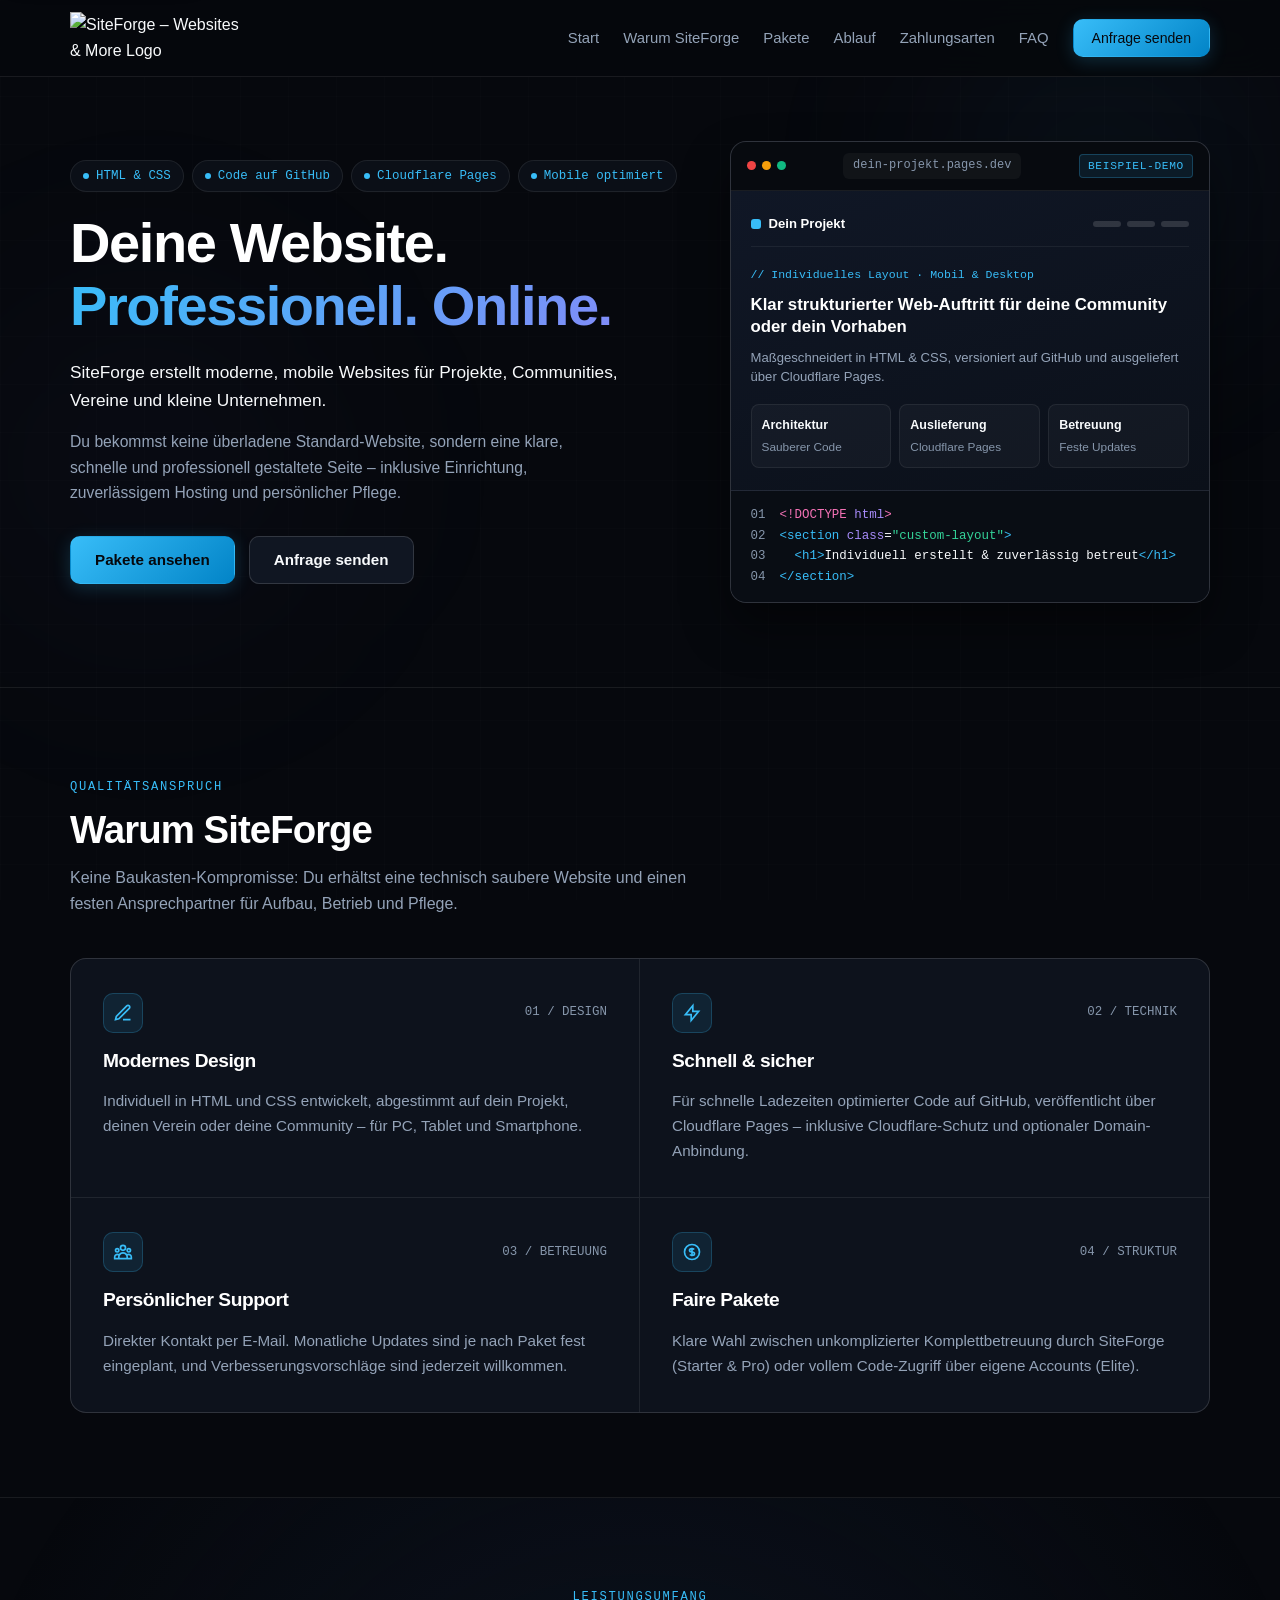
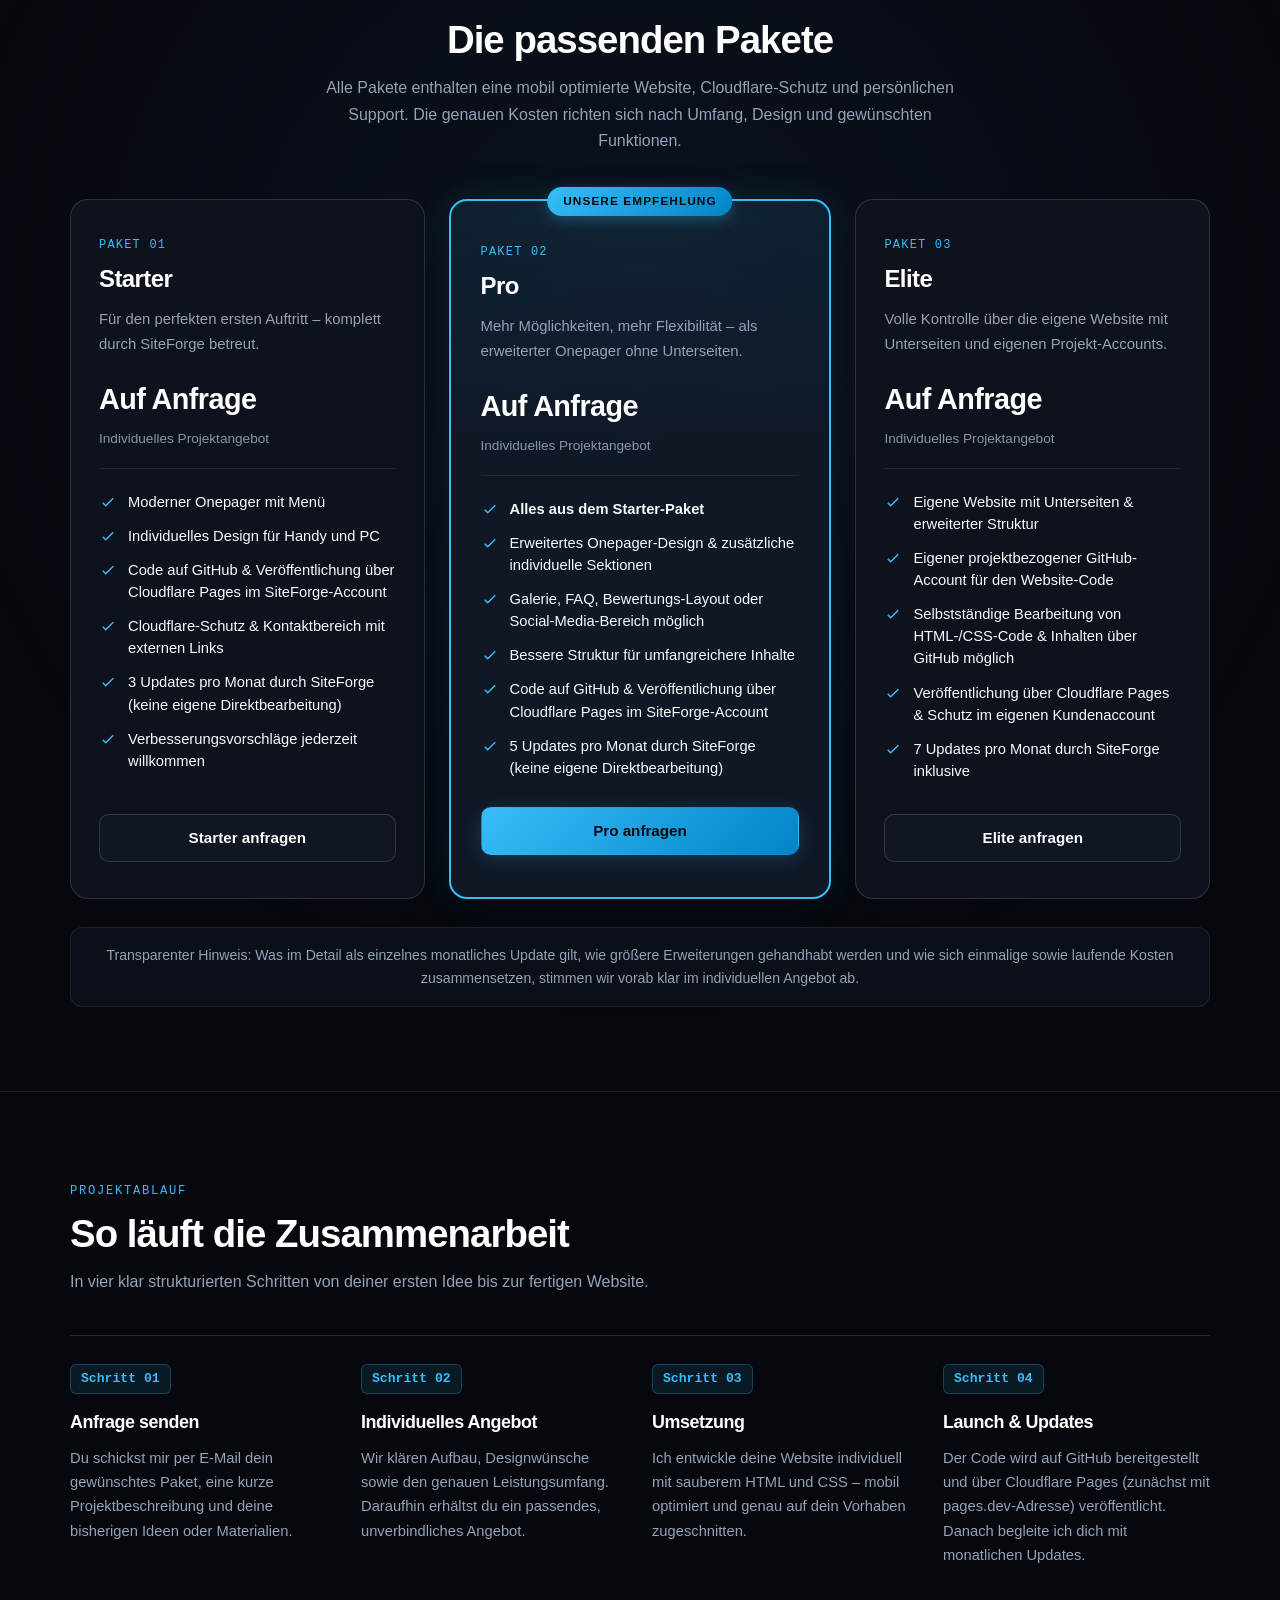
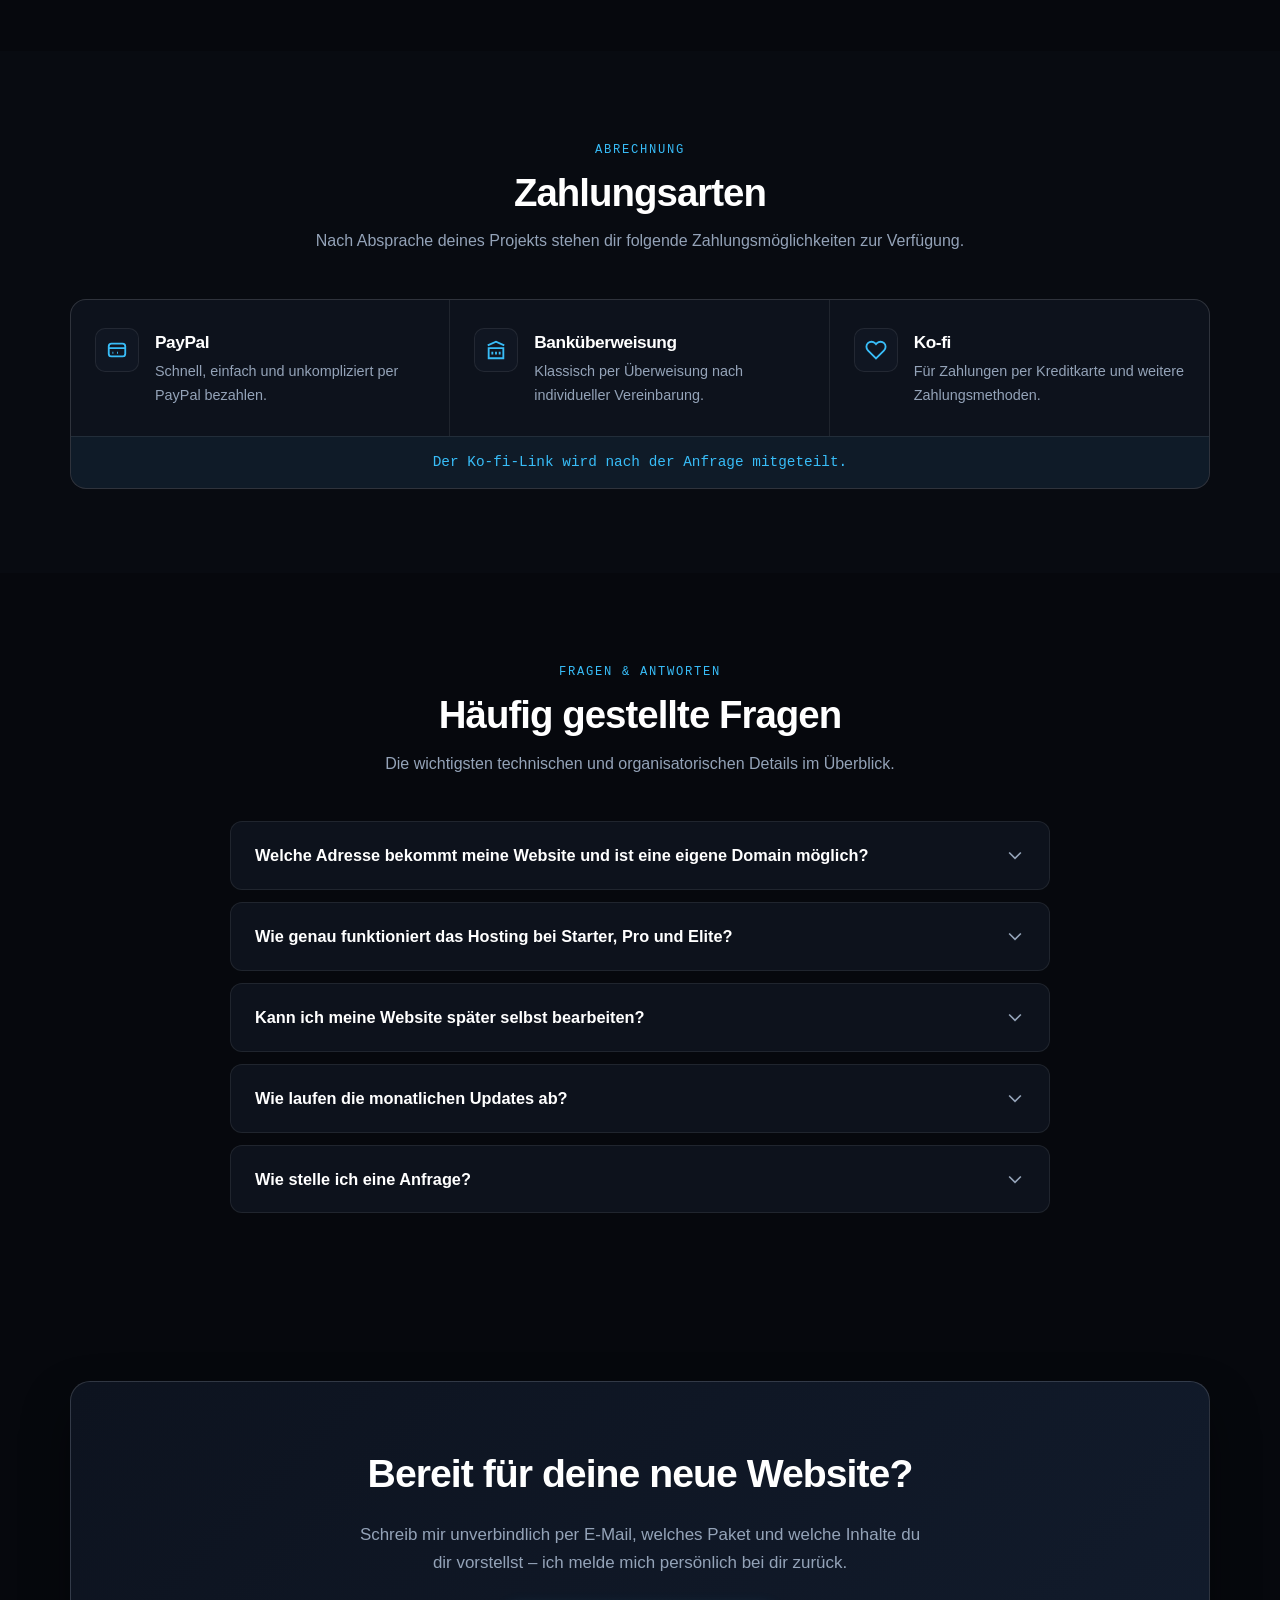
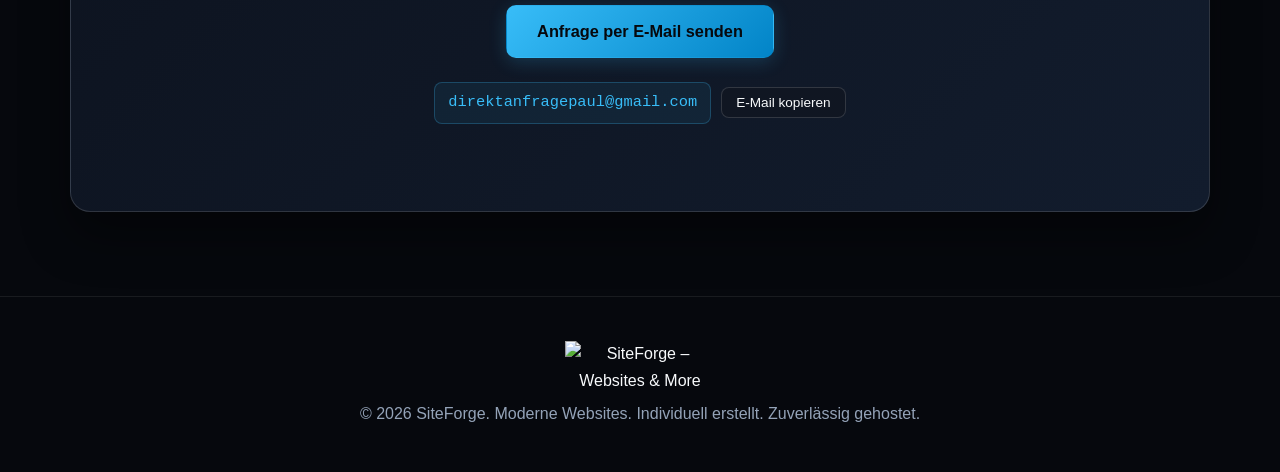
==== public/index.html @ 1e2c3898 "Update index.html" ====
<!DOCTYPE html>
<html lang="de">
<head>
    <meta charset="UTF-8">
    <meta name="viewport" content="width=device-width, initial-scale=1.0">
    <title>SiteForge — Individuelle Websites, professionell erstellt &amp; gehostet</title>
    <meta name="description" content="SiteForge erstellt, hostet und pflegt moderne, mobil optimierte HTML- &amp; CSS-Websites für Projekte, Communities, Vereine und kleine Unternehmen – mit Code auf GitHub und Hosting über Cloudflare Pages.">
    <style>
        :root {
            --bg-base: #06080d;
            --bg-surface: #0b0f17;
            --bg-surface-elevated: #101622;
            --bg-surface-hover: #151d2c;
            --bg-card: #0d121c;
            --bg-card-highlight: #101826;

            --border-subtle: rgba(255, 255, 255, 0.08);
            --border-strong: rgba(255, 255, 255, 0.14);
            --border-active: rgba(56, 189, 248, 0.45);

            --accent: #38bdf8;
            --accent-strong: #0284c7;
            --accent-soft: rgba(56, 189, 248, 0.1);
            --accent-secondary: #818cf8;

            --text-main: #f8fafc;
            --text-muted: #94a3b8;
            --text-dim: #8696ab;

            --font-sans: -apple-system, BlinkMacSystemFont, "Segoe UI", Roboto, "Helvetica Neue", Arial, sans-serif;
            --font-mono: ui-monospace, SFMono-Regular, "SF Mono", Menlo, Consolas, "Liberation Mono", monospace;

            --header-offset: 76px;
            --transition-base: background-color 0.2s ease, border-color 0.2s ease, color 0.2s ease, box-shadow 0.2s ease, transform 0.25s cubic-bezier(0.16, 1, 0.3, 1);
        }

        html {
            scroll-behavior: smooth;
            scroll-padding-top: calc(var(--header-offset) + 18px);
        }

        *, *::before, *::after {
            box-sizing: border-box;
            margin: 0;
            padding: 0;
        }

        body {
            background-color: var(--bg-base);
            color: var(--text-main);
            font-family: var(--font-sans);
            width: 100%;
            overflow-x: hidden;
            line-height: 1.65;
            -webkit-font-smoothing: antialiased;
        }

        /* Skip-Link für Tastaturbedienung */
        .skip-link {
            position: fixed;
            top: 12px;
            left: 16px;
            z-index: 2000;
            background: var(--accent);
            color: #06080d;
            font-weight: 700;
            font-size: 0.92rem;
            padding: 10px 18px;
            border-radius: 8px;
            text-decoration: none;
            box-shadow: 0 8px 24px rgba(0, 0, 0, 0.5);
            transform: translateY(-200%);
            transition: transform 0.2s ease;
        }

        .skip-link:focus,
        .skip-link:focus-visible {
            transform: translateY(0);
            outline: 2px solid #ffffff;
            outline-offset: 2px;
        }

        /* Dezenter technischer Hintergrund */
        .ambient-canvas {
            position: fixed;
            inset: 0;
            pointer-events: none;
            z-index: -2;
            overflow: hidden;
        }

        .ambient-glow-1 {
            position: absolute;
            top: -12%;
            right: -8%;
            width: 560px;
            height: 560px;
            background: radial-gradient(circle, rgba(56, 189, 248, 0.06) 0%, rgba(129, 140, 248, 0.015) 50%, transparent 70%);
            filter: blur(70px);
        }

        .ambient-glow-2 {
            position: absolute;
            bottom: 15%;
            left: -12%;
            width: 600px;
            height: 600px;
            background: radial-gradient(circle, rgba(129, 140, 248, 0.04) 0%, transparent 70%);
            filter: blur(90px);
        }

        .tech-grid {
            position: fixed;
            inset: 0;
            background-image:
                linear-gradient(to right, rgba(255, 255, 255, 0.012) 1px, transparent 1px),
                linear-gradient(to bottom, rgba(255, 255, 255, 0.012) 1px, transparent 1px);
            background-size: 48px 48px;
            z-index: -1;
            pointer-events: none;
        }

        .container {
            max-width: 1180px;
            margin: 0 auto;
            padding: 0 20px;
            width: 100%;
        }

        main {
            scroll-margin-top: calc(var(--header-offset) + 18px);
        }

        main:focus,
        section[tabindex="-1"]:focus {
            outline: none;
        }

        section {
            padding: 84px 0;
            position: relative;
            scroll-margin-top: calc(var(--header-offset) + 18px);
        }

        h1, h2, h3, h4 {
            color: #ffffff;
            font-weight: 700;
            letter-spacing: -0.025em;
            overflow-wrap: break-word;
            hyphens: auto;
        }

        p {
            color: var(--text-muted);
            overflow-wrap: break-word;
        }

        a {
            text-decoration: none;
            color: inherit;
        }

        :focus-visible {
            outline: 2px solid var(--accent);
            outline-offset: 3px;
        }

        .section-tag {
            font-family: var(--font-mono);
            font-size: 0.76rem;
            text-transform: uppercase;
            letter-spacing: 0.14em;
            color: var(--accent);
            margin-bottom: 10px;
            display: inline-block;
        }

        .section-header {
            max-width: 660px;
            margin: 0 auto 44px;
            text-align: center;
        }

        .section-header--left {
            margin: 0 0 40px 0;
            text-align: left;
        }

        .section-header h2 {
            font-size: clamp(1.75rem, 3.2vw, 2.4rem);
            line-height: 1.2;
            margin-bottom: 12px;
        }

        /* Buttons */
        .btn {
            display: inline-flex;
            align-items: center;
            justify-content: center;
            gap: 10px;
            padding: 13px 24px;
            border-radius: 10px;
            font-weight: 600;
            font-size: 0.95rem;
            line-height: 1.3;
            transition: var(--transition-base);
            cursor: pointer;
            border: 1px solid transparent;
            position: relative;
            text-align: center;
            overflow-wrap: break-word;
            font-family: inherit;
        }

        .btn-primary {
            background: linear-gradient(135deg, #38bdf8 0%, #0284c7 100%);
            color: #06080d;
            box-shadow: 0 4px 18px rgba(56, 189, 248, 0.2);
        }

        .btn-primary:hover,
        .btn-primary:focus-visible {
            background: linear-gradient(135deg, #56c8f9 0%, #0390d8 100%);
            color: #06080d;
            box-shadow: 0 6px 24px rgba(56, 189, 248, 0.32);
        }

        .btn-secondary {
            background: var(--bg-surface-elevated);
            color: var(--text-main);
            border-color: var(--border-strong);
        }

        .btn-secondary:hover,
        .btn-secondary:focus-visible {
            background: var(--bg-surface-hover);
            border-color: var(--border-active);
            color: #ffffff;
        }

        @media (hover: hover) and (pointer: fine) {
            .btn-primary:hover,
            .btn-secondary:hover {
                transform: translateY(-2px);
            }
        }

        /* Header & Navigation */
        header {
            position: sticky;
            top: 0;
            left: 0;
            width: 100%;
            z-index: 1000;
            background: rgba(6, 8, 13, 0.9);
            backdrop-filter: blur(16px);
            border-bottom: 1px solid var(--border-subtle);
        }

        nav {
            display: flex;
            align-items: center;
            justify-content: space-between;
            min-height: 76px;
            padding: 10px 0;
            gap: 20px;
        }

        /* Eingebundenes Bild-Logo im Header & Footer */
        .logo {
            display: inline-flex;
            align-items: center;
            flex-shrink: 0;
            transition: var(--transition-base);
        }

        .logo-img-wrap {
            width: 170px;
            height: 52px;
            overflow: hidden;
            display: flex;
            align-items: center;
            justify-content: center;
            background: transparent;
            border: none;
            box-shadow: none;
            transition: var(--transition-base);
        }

        .logo-img-wrap--footer {
            width: 150px;
            height: 46px;
        }

        .logo-img {
            width: 100%;
            height: 100%;
            object-fit: contain;
            object-position: center;
            display: block;
            border: 0;
            background: transparent;
        }

        @media (hover: hover) and (pointer: fine) {
            .logo:hover .logo-img-wrap {
                transform: translateY(-1px);
            }
        }

        .nav-links {
            display: flex;
            gap: 24px;
            list-style: none;
            align-items: center;
            flex-wrap: wrap;
        }

        .nav-links a {
            color: var(--text-muted);
            font-size: 0.93rem;
            font-weight: 500;
            white-space: nowrap;
            transition: color 0.2s ease;
        }

        .nav-links a:hover,
        .nav-links a:focus-visible {
            color: var(--accent);
        }

        .nav-links .btn-primary,
        .nav-links .btn-primary:hover,
        .nav-links .btn-primary:focus-visible {
            color: #06080d;
            padding: 9px 18px;
            font-size: 0.88rem;
        }

        /* Burger-Menü-Button */
        .burger {
            display: none;
            cursor: pointer;
            background: none;
            border: 1px solid transparent;
            width: 44px;
            height: 44px;
            align-items: center;
            justify-content: center;
            padding: 0;
            z-index: 1001;
            border-radius: 8px;
            flex-shrink: 0;
        }

        .burger:hover {
            background: rgba(255, 255, 255, 0.05);
            border-color: var(--border-subtle);
        }

        .burger-box {
            width: 22px;
            height: 16px;
            display: flex;
            flex-direction: column;
            justify-content: space-between;
        }

        .burger-box > span {
            display: block;
            width: 100%;
            height: 2px;
            background: var(--text-main);
            border-radius: 2px;
            transition: var(--transition-base);
            transform-origin: center;
        }

        .burger.active .burger-box > span:nth-child(1) {
            transform: translateY(7px) rotate(45deg);
        }
        .burger.active .burger-box > span:nth-child(2) {
            opacity: 0;
            transform: scaleX(0);
        }
        .burger.active .burger-box > span:nth-child(3) {
            transform: translateY(-7px) rotate(-45deg);
        }

        /* Hero Section */
        .hero {
            padding: 64px 0 84px;
            border-bottom: 1px solid var(--border-subtle);
        }

        .hero-grid {
            display: grid;
            grid-template-columns: minmax(0, 1.12fr) minmax(0, 0.88fr);
            gap: 48px;
            align-items: center;
        }

        .hero-tags {
            display: flex;
            flex-wrap: wrap;
            gap: 8px;
            margin-bottom: 20px;
        }

        .tag {
            background: var(--bg-surface);
            border: 1px solid var(--border-subtle);
            padding: 5px 12px;
            border-radius: 30px;
            font-size: 0.78rem;
            color: var(--accent);
            font-family: var(--font-mono);
            display: inline-flex;
            align-items: center;
            gap: 7px;
        }

        .tag::before {
            content: '';
            width: 6px;
            height: 6px;
            background: var(--accent);
            border-radius: 50%;
            flex-shrink: 0;
        }

        .hero h1 {
            font-size: clamp(2rem, 4.5vw, 3.5rem);
            line-height: 1.12;
            margin-bottom: 20px;
        }

        .hero h1 span {
            background: linear-gradient(135deg, #38bdf8 0%, #818cf8 100%);
            -webkit-background-clip: text;
            background-clip: text;
            -webkit-text-fill-color: transparent;
            color: var(--accent);
        }

        .hero-lead {
            font-size: 1.08rem;
            margin-bottom: 14px;
            max-width: 560px;
            color: var(--text-main);
        }

        .hero-sub {
            font-size: 0.98rem;
            margin-bottom: 30px;
            max-width: 540px;
            color: var(--text-muted);
        }

        .hero-actions {
            display: flex;
            gap: 14px;
            flex-wrap: wrap;
        }

        /* Hero Konzept-Demo */
        .hero-showcase {
            background: var(--bg-card);
            border: 1px solid var(--border-strong);
            border-radius: 16px;
            overflow: hidden;
            box-shadow: 0 24px 48px rgba(0, 0, 0, 0.45);
            min-width: 0;
            width: 100%;
        }

        .showcase-topbar {
            background: rgba(0, 0, 0, 0.45);
            padding: 11px 16px;
            display: flex;
            align-items: center;
            justify-content: space-between;
            gap: 10px;
            border-bottom: 1px solid var(--border-subtle);
            flex-wrap: wrap;
        }

        .preview-dots {
            display: flex;
            gap: 6px;
            flex-shrink: 0;
        }

        .preview-dots span {
            width: 9px;
            height: 9px;
            border-radius: 50%;
        }

        .preview-dots span:nth-child(1) { background: #ef4444; }
        .preview-dots span:nth-child(2) { background: #f59e0b; }
        .preview-dots span:nth-child(3) { background: #10b981; }

        .showcase-url {
            font-family: var(--font-mono);
            font-size: 0.75rem;
            color: var(--text-dim);
            background: rgba(255, 255, 255, 0.04);
            padding: 3px 10px;
            border-radius: 6px;
            overflow: hidden;
            text-overflow: ellipsis;
            white-space: nowrap;
            max-width: 100%;
        }

        .showcase-badge {
            font-family: var(--font-mono);
            font-size: 0.7rem;
            text-transform: uppercase;
            letter-spacing: 0.06em;
            color: var(--accent);
            background: var(--accent-soft);
            border: 1px solid rgba(56, 189, 248, 0.25);
            padding: 2px 8px;
            border-radius: 4px;
            flex-shrink: 0;
        }

        .showcase-visual {
            padding: 22px 20px;
            background: linear-gradient(160deg, #101726 0%, #0b1019 100%);
            border-bottom: 1px solid var(--border-subtle);
        }

        .mock-nav {
            display: flex;
            justify-content: space-between;
            align-items: center;
            margin-bottom: 18px;
            padding-bottom: 12px;
            border-bottom: 1px solid rgba(255, 255, 255, 0.06);
        }

        .mock-brand {
            font-size: 0.82rem;
            font-weight: 700;
            color: #ffffff;
            display: flex;
            align-items: center;
            gap: 8px;
        }

        .mock-brand::before {
            content: '';
            width: 10px;
            height: 10px;
            border-radius: 3px;
            background: var(--accent);
        }

        .mock-pills {
            display: flex;
            gap: 6px;
        }

        .mock-pills span {
            width: 28px;
            height: 6px;
            border-radius: 3px;
            background: rgba(255, 255, 255, 0.14);
        }

        .mock-hero-box {
            display: flex;
            flex-direction: column;
            gap: 10px;
        }

        .mock-kicker {
            font-family: var(--font-mono);
            font-size: 0.72rem;
            color: var(--accent);
        }

        .mock-title {
            font-size: 1.05rem;
            font-weight: 700;
            color: #ffffff;
            line-height: 1.3;
        }

        .mock-text {
            font-size: 0.82rem;
            color: var(--text-muted);
            line-height: 1.45;
        }

        .mock-grid {
            display: grid;
            grid-template-columns: repeat(3, minmax(0, 1fr));
            gap: 8px;
            margin-top: 8px;
        }

        .mock-tile {
            background: rgba(255, 255, 255, 0.03);
            border: 1px solid rgba(255, 255, 255, 0.07);
            border-radius: 8px;
            padding: 10px;
            font-size: 0.74rem;
            color: var(--text-dim);
        }

        .mock-tile strong {
            display: block;
            color: var(--text-main);
            font-size: 0.78rem;
            margin-bottom: 2px;
        }

        .preview-body {
            padding: 14px 20px;
            font-family: var(--font-mono);
            font-size: 0.78rem;
            line-height: 1.65;
            overflow-x: auto;
            width: 100%;
            background: #090d14;
        }

        .code-line {
            display: flex;
            gap: 14px;
            white-space: nowrap;
        }

        .line-num {
            color: var(--text-dim);
            user-select: none;
        }

        .code-keyword { color: #f472b6; }
        .code-element { color: #38bdf8; }
        .code-attr { color: #a78bfa; }
        .code-string { color: #34d399; }

        /* Warum SiteForge — Architektonische 2x2 Matrix */
        .why-matrix {
            display: grid;
            grid-template-columns: repeat(2, minmax(0, 1fr));
            border: 1px solid var(--border-strong);
            border-radius: 16px;
            background: var(--bg-card);
            overflow: hidden;
        }

        .why-cell {
            padding: 34px 32px;
            border-bottom: 1px solid var(--border-subtle);
            border-right: 1px solid var(--border-subtle);
            display: flex;
            flex-direction: column;
            gap: 12px;
            min-width: 0;
        }

        .why-cell:nth-child(2n) {
            border-right: none;
        }

        .why-cell:nth-last-child(-n+2) {
            border-bottom: none;
        }

        .why-meta {
            display: flex;
            align-items: center;
            justify-content: space-between;
            gap: 12px;
        }

        .why-index {
            font-family: var(--font-mono);
            font-size: 0.78rem;
            color: var(--text-dim);
        }

        .feature-icon {
            width: 40px;
            height: 40px;
            background: var(--accent-soft);
            border: 1px solid rgba(56, 189, 248, 0.22);
            border-radius: 10px;
            display: flex;
            align-items: center;
            justify-content: center;
            color: var(--accent);
            flex-shrink: 0;
        }

        .why-cell h3 {
            font-size: 1.2rem;
        }

        .why-cell p {
            font-size: 0.95rem;
        }

        /* --- PAKETE SECTION --- */
        .packages-section {
            background: radial-gradient(circle at 50% 35%, rgba(16, 26, 44, 0.65) 0%, transparent 70%);
            border-top: 1px solid var(--border-subtle);
            border-bottom: 1px solid var(--border-subtle);
        }

        .packages-grid {
            display: grid;
            grid-template-columns: minmax(0, 1fr) minmax(0, 1.08fr) minmax(0, 1fr);
            gap: 24px;
            align-items: stretch;
        }

        .packages-grid > .reveal-wrap {
            display: flex;
            flex-direction: column;
            min-width: 0;
        }

        .package-card {
            background: var(--bg-card);
            border: 1px solid var(--border-strong);
            border-radius: 18px;
            padding: 36px 28px;
            display: flex;
            flex-direction: column;
            position: relative;
            transition: border-color 0.25s ease, box-shadow 0.25s ease;
            z-index: 1;
            flex: 1;
            width: 100%;
        }

        @media (hover: hover) and (pointer: fine) {
            .package-card:hover {
                border-color: var(--border-active);
            }
        }

        .package-card.pro-highlight {
            background: linear-gradient(180deg, rgba(56, 189, 248, 0.1) 0%, var(--bg-card-highlight) 38%);
            border: 2px solid var(--accent);
            padding: 42px 30px;
            box-shadow: 0 18px 45px rgba(0, 0, 0, 0.5), 0 0 36px rgba(56, 189, 248, 0.14);
            z-index: 2;
        }

        .pro-badge {
            position: absolute;
            top: -14px;
            left: 50%;
            transform: translateX(-50%);
            background: linear-gradient(135deg, #38bdf8 0%, #0284c7 100%);
            color: #06080d;
            font-size: 0.74rem;
            font-weight: 800;
            text-transform: uppercase;
            letter-spacing: 0.09em;
            padding: 5px 16px;
            border-radius: 30px;
            box-shadow: 0 4px 14px rgba(56, 189, 248, 0.3);
            white-space: nowrap;
        }

        .package-tier-label {
            font-family: var(--font-mono);
            font-size: 0.75rem;
            text-transform: uppercase;
            letter-spacing: 0.1em;
            color: var(--accent);
            margin-bottom: 4px;
        }

        .package-name {
            font-size: 1.5rem;
            font-weight: 800;
            margin-bottom: 8px;
        }

        .package-desc {
            color: var(--text-muted);
            font-size: 0.93rem;
            margin-bottom: 20px;
            min-height: 46px;
        }

        .package-price-wrap {
            margin-bottom: 22px;
            padding-bottom: 18px;
            border-bottom: 1px solid var(--border-subtle);
        }

        .package-price {
            font-size: 1.8rem;
            font-weight: 800;
            color: #ffffff;
            letter-spacing: -0.02em;
        }

        .package-price span {
            font-size: 0.85rem;
            font-weight: 500;
            color: var(--text-dim);
            display: block;
            margin-top: 4px;
            letter-spacing: normal;
        }

        .package-features {
            list-style: none;
            display: flex;
            flex-direction: column;
            gap: 12px;
            margin-bottom: 28px;
            flex-grow: 1;
        }

        .package-features li {
            display: flex;
            align-items: flex-start;
            gap: 11px;
            font-size: 0.92rem;
            color: var(--text-main);
            line-height: 1.5;
        }

        .package-features li svg {
            width: 18px;
            height: 18px;
            color: var(--accent);
            flex-shrink: 0;
            margin-top: 2px;
        }

        .packages-note {
            margin-top: 28px;
            padding: 16px 22px;
            background: var(--bg-surface);
            border: 1px solid var(--border-subtle);
            border-radius: 12px;
            font-size: 0.88rem;
            color: var(--text-muted);
            text-align: center;
        }

        /* Ablauf */
        .process-track {
            display: grid;
            grid-template-columns: repeat(4, minmax(0, 1fr));
            gap: 24px;
            border-top: 1px solid var(--border-strong);
            padding-top: 28px;
        }

        .process-step {
            position: relative;
            min-width: 0;
        }

        .step-num {
            font-family: var(--font-mono);
            font-size: 0.82rem;
            font-weight: 700;
            color: var(--accent);
            background: var(--accent-soft);
            border: 1px solid rgba(56, 189, 248, 0.25);
            padding: 3px 10px;
            border-radius: 6px;
            display: inline-block;
            margin-bottom: 14px;
        }

        .process-step h3 {
            font-size: 1.12rem;
            margin-bottom: 8px;
        }

        .process-step p {
            font-size: 0.92rem;
        }

        /* Zahlungsarten */
        .payment-panel {
            background: var(--bg-card);
            border: 1px solid var(--border-strong);
            border-radius: 16px;
            overflow: hidden;
        }

        .payment-grid {
            display: grid;
            grid-template-columns: repeat(3, minmax(0, 1fr));
        }

        .payment-card {
            padding: 28px 24px;
            display: flex;
            align-items: flex-start;
            gap: 16px;
            border-right: 1px solid var(--border-subtle);
            min-width: 0;
        }

        .payment-card:last-child {
            border-right: none;
        }

        .payment-icon {
            width: 44px;
            height: 44px;
            background: var(--bg-surface-elevated);
            border-radius: 10px;
            display: flex;
            align-items: center;
            justify-content: center;
            color: var(--accent);
            border: 1px solid var(--border-subtle);
            flex-shrink: 0;
        }

        .payment-body {
            min-width: 0;
            flex: 1;
        }

        .payment-body h3 {
            font-size: 1.08rem;
            margin-bottom: 4px;
            overflow-wrap: break-word;
            hyphens: auto;
        }

        .payment-body p {
            font-size: 0.9rem;
        }

        .kofi-notice {
            background: rgba(56, 189, 248, 0.05);
            border-top: 1px solid var(--border-subtle);
            padding: 14px 20px;
            text-align: center;
            font-size: 0.9rem;
            color: var(--accent);
            font-family: var(--font-mono);
        }

        /* FAQ Section */
        .faq-container {
            max-width: 820px;
            margin: 0 auto;
            display: flex;
            flex-direction: column;
            gap: 12px;
        }

        .faq-item {
            background: var(--bg-card);
            border: 1px solid var(--border-subtle);
            border-radius: 12px;
            overflow: hidden;
            transition: border-color 0.2s ease, box-shadow 0.2s ease;
        }

        .faq-item[open] {
            border-color: var(--border-active);
        }

        .faq-item:focus-within {
            border-color: var(--accent);
            box-shadow: 0 0 0 2px var(--accent);
        }

        .faq-question {
            padding: 20px 24px;
            background: none;
            border: none;
            color: #ffffff;
            font-size: 1.02rem;
            font-weight: 600;
            text-align: left;
            cursor: pointer;
            list-style: none;
            display: flex;
            justify-content: space-between;
            align-items: center;
            width: 100%;
            min-height: 56px;
        }

        .faq-question:focus-visible {
            outline: none;
            color: var(--accent);
        }

        .faq-question::-webkit-details-marker {
            display: none;
        }

        .faq-question svg {
            transition: transform 0.25s ease;
            color: var(--text-muted);
            flex-shrink: 0;
            margin-left: 16px;
        }

        .faq-item[open] .faq-question svg {
            transform: rotate(180deg);
            color: var(--accent);
        }

        .faq-answer {
            padding: 0 24px 20px;
            color: var(--text-muted);
            font-size: 0.94rem;
        }

        /* Final CTA & Kontakt */
        .cta-section {
            background: linear-gradient(135deg, #0d131f 0%, #121c2d 100%);
            border: 1px solid var(--border-strong);
            border-radius: 20px;
            padding: 60px 32px;
            text-align: center;
            position: relative;
            overflow: hidden;
            box-shadow: 0 24px 48px rgba(0, 0, 0, 0.4);
        }

        .cta-section h2 {
            font-size: clamp(1.75rem, 3.4vw, 2.45rem);
            margin-bottom: 14px;
        }

        .cta-section p {
            font-size: 1.06rem;
            max-width: 580px;
            margin: 0 auto 28px;
        }

        .contact-fallback {
            margin-top: 24px;
            display: flex;
            flex-direction: column;
            align-items: center;
            gap: 10px;
        }

        .contact-direct-row {
            display: flex;
            align-items: center;
            justify-content: center;
            gap: 10px;
            flex-wrap: wrap;
            max-width: 100%;
        }

        .email-display {
            font-family: var(--font-mono);
            color: var(--accent);
            font-size: 0.96rem;
            padding: 7px 13px;
            border-radius: 8px;
            background: rgba(56, 189, 248, 0.07);
            border: 1px solid rgba(56, 189, 248, 0.25);
            word-break: break-all;
            overflow-wrap: anywhere;
            transition: background-color 0.2s ease, border-color 0.2s ease;
        }

        .email-display:hover,
        .email-display:focus-visible {
            background: rgba(56, 189, 248, 0.14);
            border-color: var(--accent);
        }

        .btn-copy {
            background: var(--bg-surface-elevated);
            color: var(--text-main);
            border: 1px solid var(--border-strong);
            padding: 7px 14px;
            border-radius: 8px;
            font-size: 0.85rem;
            font-weight: 500;
            cursor: pointer;
            display: inline-flex;
            align-items: center;
            gap: 6px;
            font-family: inherit;
            transition: border-color 0.2s ease, background-color 0.2s ease;
        }

        .btn-copy[hidden] {
            display: none !important;
        }

        .btn-copy:hover,
        .btn-copy:focus-visible {
            background: var(--bg-surface-hover);
            border-color: var(--border-active);
        }

        .copy-status {
            font-size: 0.85rem;
            color: #34d399;
            min-height: 1.3em;
            font-weight: 500;
        }

        /* Footer */
        footer {
            border-top: 1px solid var(--border-subtle);
            padding: 44px 0;
            text-align: center;
        }

        .footer-content {
            display: flex;
            flex-direction: column;
            align-items: center;
            gap: 14px;
        }

        /* Scroll-Reveal-Mechanismus */
        .reveal-wrap {
            opacity: 1;
            transform: translateY(0);
        }

        @media (prefers-reduced-motion: no-preference) {
            html.reveal-ready .reveal-wrap {
                opacity: 0;
                transform: translateY(18px);
                transition: opacity 0.5s cubic-bezier(0.16, 1, 0.3, 1), transform 0.5s cubic-bezier(0.16, 1, 0.3, 1);
            }
            html.reveal-ready .reveal-wrap.is-visible,
            html.reveal-ready .reveal-wrap:focus-within {
                opacity: 1;
                transform: translateY(0);
            }
        }

        /* Responsive Breakpoints */
        @media (max-width: 1140px) {
            .nav-links {
                gap: 18px;
            }
        }

        @media (max-width: 1024px) {
            html:not(.nav-ready) header {
                position: relative;
            }

            html:not(.nav-ready) nav {
                flex-direction: column;
                align-items: flex-start;
                padding: 14px 0;
            }

            html:not(.nav-ready) .nav-links {
                gap: 10px 16px;
                width: 100%;
            }

            html.nav-ready .burger {
                display: inline-flex;
            }

            html.nav-ready .nav-links {
                position: fixed;
                top: var(--header-offset);
                left: 0;
                width: 100%;
                max-height: calc(100vh - var(--header-offset));
                max-height: calc(100dvh - var(--header-offset));
                overflow-y: auto;
                background: rgba(6, 8, 13, 0.98);
                backdrop-filter: blur(20px);
                flex-direction: column;
                align-items: stretch;
                text-align: center;
                padding: 24px 20px 32px;
                gap: 14px;
                border-bottom: 1px solid var(--border-strong);
                visibility: hidden;
                opacity: 0;
                transform: translateY(-10px);
                pointer-events: none;
                transition: opacity 0.22s ease, transform 0.22s ease, visibility 0.22s ease;
                box-shadow: 0 20px 40px rgba(0, 0, 0, 0.65);
                z-index: 999;
            }

            html.nav-ready .nav-links.open {
                visibility: visible;
                opacity: 1;
                transform: translateY(0);
                pointer-events: auto;
            }

            html.nav-ready .nav-links a {
                display: block;
                padding: 10px 12px;
                font-size: 1rem;
                white-space: normal;
            }

            .hero-grid {
                grid-template-columns: minmax(0, 1fr);
                gap: 38px;
            }

            .packages-grid {
                grid-template-columns: minmax(0, 1fr);
                max-width: 520px;
                margin: 0 auto;
                gap: 28px;
            }

            .process-track {
                grid-template-columns: repeat(2, minmax(0, 1fr));
                gap: 24px;
            }

            .payment-grid {
                grid-template-columns: minmax(0, 1fr);
            }

            .payment-card {
                border-right: none;
                border-bottom: 1px solid var(--border-subtle);
            }

            .payment-card:last-child {
                border-bottom: none;
            }
        }

        @media (max-width: 768px) {
            .why-matrix {
                grid-template-columns: minmax(0, 1fr);
            }

            .why-cell {
                border-right: none;
            }

            .why-cell:nth-last-child(2) {
                border-bottom: 1px solid var(--border-subtle);
            }

            .mock-grid {
                grid-template-columns: minmax(0, 1fr);
            }
        }

        @media (max-width: 640px) {
            section {
                padding: 64px 0;
            }
            .hero {
                padding: 44px 0 64px;
            }
            .process-track {
                grid-template-columns: minmax(0, 1fr);
                gap: 20px;
            }
            .why-cell,
            .package-card,
            .package-card.pro-highlight,
            .payment-card {
                padding: 24px 20px;
            }
            .cta-section {
                padding: 42px 20px;
            }
            .faq-question {
                padding: 16px 18px;
                font-size: 0.97rem;
            }
            .faq-answer {
                padding: 0 18px 18px;
            }
        }

        @media (max-width: 480px) {
            .payment-card {
                flex-direction: column;
                gap: 12px;
            }
            .hero-actions .btn {
                width: 100%;
            }
            .logo-img-wrap {
                width: 145px;
                height: 44px;
            }
        }

        @media (max-width: 380px) {
            .container {
                padding: 0 16px;
            }
            .hero h1 {
                font-size: 1.8rem;
            }
            .package-price {
                font-size: 1.55rem;
            }
            .cta-section .btn {
                width: 100%;
                padding: 14px 18px;
            }
        }

        /* Vollständige Berücksichtigung von prefers-reduced-motion */
        @media (prefers-reduced-motion: reduce) {
            html {
                scroll-behavior: auto;
            }
            *, *::before, *::after {
                animation-duration: 0.01ms !important;
                animation-iteration-count: 1 !important;
                transition-duration: 0.01ms !important;
                scroll-behavior: auto !important;
            }
            .btn-primary:hover,
            .btn-secondary:hover,
            .logo:hover .logo-img-wrap,
            html.nav-ready .nav-links {
                transform: none !important;
            }
            .pro-badge {
                transform: translateX(-50%) !important;
            }
        }
    </style>
</head>
<body>

    <a href="#main-content" class="skip-link">Zum Inhalt springen</a>

    <div class="ambient-canvas" aria-hidden="true">
        <div class="ambient-glow-1"></div>
        <div class="ambient-glow-2"></div>
    </div>
    <div class="tech-grid" aria-hidden="true"></div>

    <header id="siteHeader">
        <div class="container">
            <nav aria-label="Hauptnavigation">
                <a href="#start" class="logo" aria-label="SiteForge — Zur Startseite">
                    <span class="logo-img-wrap">
                        <img src="https://i.ibb.co/xKZcf0mD/Dunkelgr-n-Grau-Retro-Schlicht-Social-Media-Agentur-Logo.png" alt="SiteForge – Websites &amp; More Logo" class="logo-img">
                    </span>
                </a>
                <ul class="nav-links" id="navLinks">
                    <li><a href="#start">Start</a></li>
                    <li><a href="#warum-siteforge">Warum SiteForge</a></li>
                    <li><a href="#pakete">Pakete</a></li>
                    <li><a href="#ablauf">Ablauf</a></li>
                    <li><a href="#zahlungsarten">Zahlungsarten</a></li>
                    <li><a href="#faq">FAQ</a></li>
                    <li><a href="#kontakt" class="btn btn-primary">Anfrage senden</a></li>
                </ul>
                <button class="burger" id="burgerBtn" type="button" aria-label="Menü öffnen" aria-expanded="false" aria-controls="navLinks">
                    <span class="burger-box" aria-hidden="true">
                        <span></span>
                        <span></span>
                        <span></span>
                    </span>
                </button>
            </nav>
        </div>
    </header>

    <main id="main-content" tabindex="-1">
        <!-- Hero Section -->
        <section id="start" class="hero">
            <div class="container">
                <div class="hero-grid">
                    <div class="hero-content">
                        <div class="hero-tags">
                            <span class="tag">HTML &amp; CSS</span>
                            <span class="tag">Code auf GitHub</span>
                            <span class="tag">Cloudflare Pages</span>
                            <span class="tag">Mobile optimiert</span>
                        </div>
                        <h1>Deine Website.<br><span>Professionell. Online.</span></h1>
                        <p class="hero-lead">SiteForge erstellt moderne, mobile Websites für Projekte, Communities, Vereine und kleine Unternehmen.</p>
                        <p class="hero-sub">Du bekommst keine überladene Standard-Website, sondern eine klare, schnelle und professionell gestaltete Seite – inklusive Einrichtung, zuverlässigem Hosting und persönlicher Pflege.</p>
                        <div class="hero-actions">
                            <a href="#pakete" class="btn btn-primary">Pakete ansehen</a>
                            <a href="mailto:direktanfragepaul@gmail.com?subject=Website-Anfrage%20%C3%BCber%20SiteForge&amp;body=Hallo%20SiteForge-Team,%0D%0A%0D%0Aich%20interessiere%20mich%20f%C3%BCr%20eine%20Website.%0D%0A%0D%0AGew%C3%BCnschtes%20Paket:%20%5BStarter%20/%20Pro%20/%20Elite%5D%0D%0AProjektbeschreibung:%20%0D%0AGew%C3%BCnschte%20Inhalte:%20%0D%0ATexte,%20Bilder%20oder%20Logo%20vorhanden%20(Ja/Nein):%20%0D%0A%0D%0AViele%20Gr%C3%BC%C3%9Fe" class="btn btn-secondary">Anfrage senden</a>
                        </div>
                    </div>

                    <!-- Dekorative Beispiel-Vorschau -->
                    <div class="hero-showcase" aria-hidden="true">
                        <div class="showcase-topbar">
                            <div class="preview-dots">
                                <span></span>
                                <span></span>
                                <span></span>
                            </div>
                            <div class="showcase-url">dein-projekt.pages.dev</div>
                            <span class="showcase-badge">Beispiel-Demo</span>
                        </div>
                        <div class="showcase-visual">
                            <div class="mock-nav">
                                <span class="mock-brand">Dein Projekt</span>
                                <div class="mock-pills">
                                    <span></span>
                                    <span></span>
                                    <span></span>
                                </div>
                            </div>
                            <div class="mock-hero-box">
                                <span class="mock-kicker">// Individuelles Layout · Mobil &amp; Desktop</span>
                                <div class="mock-title">Klar strukturierter Web-Auftritt für deine Community oder dein Vorhaben</div>
                                <div class="mock-text">Maßgeschneidert in HTML &amp; CSS, versioniert auf GitHub und ausgeliefert über Cloudflare Pages.</div>
                                <div class="mock-grid">
                                    <div class="mock-tile">
                                        <strong>Architektur</strong>
                                        Sauberer Code
                                    </div>
                                    <div class="mock-tile">
                                        <strong>Auslieferung</strong>
                                        Cloudflare Pages
                                    </div>
                                    <div class="mock-tile">
                                        <strong>Betreuung</strong>
                                        Feste Updates
                                    </div>
                                </div>
                            </div>
                        </div>
                        <div class="preview-body">
                            <div class="code-line"><span class="line-num">01</span><span><span class="code-keyword">&lt;!DOCTYPE</span> <span class="code-attr">html</span><span class="code-keyword">&gt;</span></span></div>
                            <div class="code-line"><span class="line-num">02</span><span><span class="code-element">&lt;section</span> <span class="code-attr">class</span>=<span class="code-string">"custom-layout"</span><span class="code-element">&gt;</span></span></div>
                            <div class="code-line"><span class="line-num">03</span><span>&nbsp;&nbsp;<span class="code-element">&lt;h1&gt;</span>Individuell erstellt &amp; zuverlässig betreut<span class="code-element">&lt;/h1&gt;</span></span></div>
                            <div class="code-line"><span class="line-num">04</span><span><span class="code-element">&lt;/section&gt;</span></span></div>
                        </div>
                    </div>
                </div>
            </div>
        </section>

        <!-- Warum SiteForge -->
        <section id="warum-siteforge">
            <div class="container">
                <div class="section-header section-header--left reveal-wrap">
                    <span class="section-tag">Qualitätsanspruch</span>
                    <h2>Warum SiteForge</h2>
                    <p>Keine Baukasten-Kompromisse: Du erhältst eine technisch saubere Website und einen festen Ansprechpartner für Aufbau, Betrieb und Pflege.</p>
                </div>
                <div class="why-matrix reveal-wrap">
                    <div class="why-cell">
                        <div class="why-meta">
                            <div class="feature-icon" aria-hidden="true">
                                <svg width="20" height="20" fill="none" stroke="currentColor" stroke-width="2" viewBox="0 0 24 24"><path d="M12 20h9M16.5 3.5a2.121 2.121 0 013 3L7 19l-4 1 1-4L16.5 3.5z"/></svg>
                            </div>
                            <span class="why-index">01 / DESIGN</span>
                        </div>
                        <h3>Modernes Design</h3>
                        <p>Individuell in HTML und CSS entwickelt, abgestimmt auf dein Projekt, deinen Verein oder deine Community – für PC, Tablet und Smartphone.</p>
                    </div>
                    <div class="why-cell">
                        <div class="why-meta">
                            <div class="feature-icon" aria-hidden="true">
                                <svg width="20" height="20" fill="none" stroke="currentColor" stroke-width="2" viewBox="0 0 24 24"><path d="M13 10V3L4 14h7v7l9-11h-7z"/></svg>
                            </div>
                            <span class="why-index">02 / TECHNIK</span>
                        </div>
                        <h3>Schnell &amp; sicher</h3>
                        <p>Für schnelle Ladezeiten optimierter Code auf GitHub, veröffentlicht über Cloudflare Pages – inklusive Cloudflare-Schutz und optionaler Domain-Anbindung.</p>
                    </div>
                    <div class="why-cell">
                        <div class="why-meta">
                            <div class="feature-icon" aria-hidden="true">
                                <svg width="20" height="20" fill="none" stroke="currentColor" stroke-width="2" viewBox="0 0 24 24"><path d="M17 20h5v-2a3 3 0 00-5.356-1.857M17 20H7m10 0v-2c0-.656-.126-1.283-.356-1.857M7 20H2v-2a3 3 0 015.356-1.857M7 20v-2c0-.656.126-1.283.356-1.857m0 0a5.002 5.002 0 019.288 0M15 7a3 3 0 11-6 0 3 3 0 016 0zm6 3a2 2 0 11-4 0 2 2 0 014 0zM7 10a2 2 0 11-4 0 2 2 0 014 0z"/></svg>
                            </div>
                            <span class="why-index">03 / BETREUUNG</span>
                        </div>
                        <h3>Persönlicher Support</h3>
                        <p>Direkter Kontakt per E-Mail. Monatliche Updates sind je nach Paket fest eingeplant, und Verbesserungsvorschläge sind jederzeit willkommen.</p>
                    </div>
                    <div class="why-cell">
                        <div class="why-meta">
                            <div class="feature-icon" aria-hidden="true">
                                <svg width="20" height="20" fill="none" stroke="currentColor" stroke-width="2" viewBox="0 0 24 24"><path d="M12 8c-1.657 0-3 .895-3 2s1.343 2 3 2 3 .895 3 2-1.343 2-3 2m0-8c1.11 0 2.08.402 2.599 1M12 8V7m0 1v8m0 0v1m0-1c-1.11 0-2.08-.402-2.599-1M21 12a9 9 0 11-18 0 9 9 0 0118 0z"/></svg>
                            </div>
                            <span class="why-index">04 / STRUKTUR</span>
                        </div>
                        <h3>Faire Pakete</h3>
                        <p>Klare Wahl zwischen unkomplizierter Komplettbetreuung durch SiteForge (Starter &amp; Pro) oder vollem Code-Zugriff über eigene Accounts (Elite).</p>
                    </div>
                </div>
            </div>
        </section>

        <!-- Pakete -->
        <section id="pakete" class="packages-section">
            <div class="container">
                <div class="section-header reveal-wrap">
                    <span class="section-tag">Leistungsumfang</span>
                    <h2>Die passenden Pakete</h2>
                    <p>Alle Pakete enthalten eine mobil optimierte Website, Cloudflare-Schutz und persönlichen Support. Die genauen Kosten richten sich nach Umfang, Design und gewünschten Funktionen.</p>
                </div>
                <div class="packages-grid">
                    <!-- Starter -->
                    <div class="reveal-wrap">
                        <div class="package-card">
                            <span class="package-tier-label">Paket 01</span>
                            <h3 class="package-name">Starter</h3>
                            <p class="package-desc">Für den perfekten ersten Auftritt – komplett durch SiteForge betreut.</p>
                            <div class="package-price-wrap">
                                <div class="package-price">Auf Anfrage<span>Individuelles Projektangebot</span></div>
                            </div>
                            <ul class="package-features">
                                <li><svg aria-hidden="true" fill="none" stroke="currentColor" stroke-width="2" viewBox="0 0 24 24"><path d="M5 13l4 4L19 7"/></svg>Moderner Onepager mit Menü</li>
                                <li><svg aria-hidden="true" fill="none" stroke="currentColor" stroke-width="2" viewBox="0 0 24 24"><path d="M5 13l4 4L19 7"/></svg>Individuelles Design für Handy und PC</li>
                                <li><svg aria-hidden="true" fill="none" stroke="currentColor" stroke-width="2" viewBox="0 0 24 24"><path d="M5 13l4 4L19 7"/></svg>Code auf GitHub &amp; Veröffentlichung über Cloudflare Pages im SiteForge-Account</li>
                                <li><svg aria-hidden="true" fill="none" stroke="currentColor" stroke-width="2" viewBox="0 0 24 24"><path d="M5 13l4 4L19 7"/></svg>Cloudflare-Schutz &amp; Kontaktbereich mit externen Links</li>
                                <li><svg aria-hidden="true" fill="none" stroke="currentColor" stroke-width="2" viewBox="0 0 24 24"><path d="M5 13l4 4L19 7"/></svg>3 Updates pro Monat durch SiteForge (keine eigene Direktbearbeitung)</li>
                                <li><svg aria-hidden="true" fill="none" stroke="currentColor" stroke-width="2" viewBox="0 0 24 24"><path d="M5 13l4 4L19 7"/></svg>Verbesserungsvorschläge jederzeit willkommen</li>
                            </ul>
                            <a href="mailto:direktanfragepaul@gmail.com?subject=Website-Anfrage%20%C3%BCber%20SiteForge%20(Starter)&amp;body=Hallo%20SiteForge-Team,%0D%0A%0D%0Aich%20interessiere%20mich%20f%C3%BCr%20das%20Starter-Paket.%0D%0A%0D%0AGew%C3%BCnschtes%20Paket:%20Starter%0D%0AProjektbeschreibung:%20%0D%0AGew%C3%BCnschte%20Inhalte:%20%0D%0ATexte,%20Bilder%20oder%20Logo%20vorhanden%20(Ja/Nein):%20%0D%0A%0D%0AViele%20Gr%C3%BC%C3%9Fe" class="btn btn-secondary" style="width: 100%;">Starter anfragen</a>
                        </div>
                    </div>

                    <!-- Pro -->
                    <div class="reveal-wrap">
                        <div class="package-card pro-highlight">
                            <div class="pro-badge">Unsere Empfehlung</div>
                            <span class="package-tier-label">Paket 02</span>
                            <h3 class="package-name">Pro</h3>
                            <p class="package-desc">Mehr Möglichkeiten, mehr Flexibilität – als erweiterter Onepager ohne Unterseiten.</p>
                            <div class="package-price-wrap">
                                <div class="package-price">Auf Anfrage<span>Individuelles Projektangebot</span></div>
                            </div>
                            <ul class="package-features">
                                <li><svg aria-hidden="true" fill="none" stroke="currentColor" stroke-width="2" viewBox="0 0 24 24"><path d="M5 13l4 4L19 7"/></svg><strong>Alles aus dem Starter-Paket</strong></li>
                                <li><svg aria-hidden="true" fill="none" stroke="currentColor" stroke-width="2" viewBox="0 0 24 24"><path d="M5 13l4 4L19 7"/></svg>Erweitertes Onepager-Design &amp; zusätzliche individuelle Sektionen</li>
                                <li><svg aria-hidden="true" fill="none" stroke="currentColor" stroke-width="2" viewBox="0 0 24 24"><path d="M5 13l4 4L19 7"/></svg>Galerie, FAQ, Bewertungs-Layout oder Social-Media-Bereich möglich</li>
                                <li><svg aria-hidden="true" fill="none" stroke="currentColor" stroke-width="2" viewBox="0 0 24 24"><path d="M5 13l4 4L19 7"/></svg>Bessere Struktur für umfangreichere Inhalte</li>
                                <li><svg aria-hidden="true" fill="none" stroke="currentColor" stroke-width="2" viewBox="0 0 24 24"><path d="M5 13l4 4L19 7"/></svg>Code auf GitHub &amp; Veröffentlichung über Cloudflare Pages im SiteForge-Account</li>
                                <li><svg aria-hidden="true" fill="none" stroke="currentColor" stroke-width="2" viewBox="0 0 24 24"><path d="M5 13l4 4L19 7"/></svg>5 Updates pro Monat durch SiteForge (keine eigene Direktbearbeitung)</li>
                            </ul>
                            <a href="mailto:direktanfragepaul@gmail.com?subject=Website-Anfrage%20%C3%BCber%20SiteForge%20(Pro)&amp;body=Hallo%20SiteForge-Team,%0D%0A%0D%0Aich%20interessiere%20mich%20f%C3%BCr%20das%20Pro-Paket.%0D%0A%0D%0AGew%C3%BCnschtes%20Paket:%20Pro%0D%0AProjektbeschreibung:%20%0D%0AGew%C3%BCnschte%20Inhalte:%20%0D%0ATexte,%20Bilder%20oder%20Logo%20vorhanden%20(Ja/Nein):%20%0D%0A%0D%0AViele%20Gr%C3%BC%C3%9Fe" class="btn btn-primary" style="width: 100%;">Pro anfragen</a>
                        </div>
                    </div>

                    <!-- Elite -->
                    <div class="reveal-wrap">
                        <div class="package-card">
                            <span class="package-tier-label">Paket 03</span>
                            <h3 class="package-name">Elite</h3>
                            <p class="package-desc">Volle Kontrolle über die eigene Website mit Unterseiten und eigenen Projekt-Accounts.</p>
                            <div class="package-price-wrap">
                                <div class="package-price">Auf Anfrage<span>Individuelles Projektangebot</span></div>
                            </div>
                            <ul class="package-features">
                                <li><svg aria-hidden="true" fill="none" stroke="currentColor" stroke-width="2" viewBox="0 0 24 24"><path d="M5 13l4 4L19 7"/></svg>Eigene Website mit Unterseiten &amp; erweiterter Struktur</li>
                                <li><svg aria-hidden="true" fill="none" stroke="currentColor" stroke-width="2" viewBox="0 0 24 24"><path d="M5 13l4 4L19 7"/></svg>Eigener projektbezogener GitHub-Account für den Website-Code</li>
                                <li><svg aria-hidden="true" fill="none" stroke="currentColor" stroke-width="2" viewBox="0 0 24 24"><path d="M5 13l4 4L19 7"/></svg>Selbstständige Bearbeitung von HTML-/CSS-Code &amp; Inhalten über GitHub möglich</li>
                                <li><svg aria-hidden="true" fill="none" stroke="currentColor" stroke-width="2" viewBox="0 0 24 24"><path d="M5 13l4 4L19 7"/></svg>Veröffentlichung über Cloudflare Pages &amp; Schutz im eigenen Kundenaccount</li>
                                <li><svg aria-hidden="true" fill="none" stroke="currentColor" stroke-width="2" viewBox="0 0 24 24"><path d="M5 13l4 4L19 7"/></svg>7 Updates pro Monat durch SiteForge inklusive</li>
                            </ul>
                            <a href="mailto:direktanfragepaul@gmail.com?subject=Website-Anfrage%20%C3%BCber%20SiteForge%20(Elite)&amp;body=Hallo%20SiteForge-Team,%0D%0A%0D%0Aich%20interessiere%20mich%20f%C3%BCr%20das%20Elite-Paket.%0D%0A%0D%0AGew%C3%BCnschtes%20Paket:%20Elite%0D%0AProjektbeschreibung:%20%0D%0AGew%C3%BCnschte%20Inhalte:%20%0D%0ATexte,%20Bilder%20oder%20Logo%20vorhanden%20(Ja/Nein):%20%0D%0A%0D%0AViele%20Gr%C3%BC%C3%9Fe" class="btn btn-secondary" style="width: 100%;">Elite anfragen</a>
                        </div>
                    </div>
                </div>
                <p class="packages-note reveal-wrap">
                    Transparenter Hinweis: Was im Detail als einzelnes monatliches Update gilt, wie größere Erweiterungen gehandhabt werden und wie sich einmalige sowie laufende Kosten zusammensetzen, stimmen wir vorab klar im individuellen Angebot ab.
                </p>
            </div>
        </section>

        <!-- Ablauf -->
        <section id="ablauf">
            <div class="container">
                <div class="section-header section-header--left reveal-wrap">
                    <span class="section-tag">Projektablauf</span>
                    <h2>So läuft die Zusammenarbeit</h2>
                    <p>In vier klar strukturierten Schritten von deiner ersten Idee bis zur fertigen Website.</p>
                </div>
                <div class="process-track reveal-wrap">
                    <div class="process-step">
                        <span class="step-num">Schritt 01</span>
                        <h3>Anfrage senden</h3>
                        <p>Du schickst mir per E-Mail dein gewünschtes Paket, eine kurze Projektbeschreibung und deine bisherigen Ideen oder Materialien.</p>
                    </div>
                    <div class="process-step">
                        <span class="step-num">Schritt 02</span>
                        <h3>Individuelles Angebot</h3>
                        <p>Wir klären Aufbau, Designwünsche sowie den genauen Leistungsumfang. Daraufhin erhältst du ein passendes, unverbindliches Angebot.</p>
                    </div>
                    <div class="process-step">
                        <span class="step-num">Schritt 03</span>
                        <h3>Umsetzung</h3>
                        <p>Ich entwickle deine Website individuell mit sauberem HTML und CSS – mobil optimiert und genau auf dein Vorhaben zugeschnitten.</p>
                    </div>
                    <div class="process-step">
                        <span class="step-num">Schritt 04</span>
                        <h3>Launch &amp; Updates</h3>
                        <p>Der Code wird auf GitHub bereitgestellt und über Cloudflare Pages (zunächst mit pages.dev-Adresse) veröffentlicht. Danach begleite ich dich mit monatlichen Updates.</p>
                    </div>
                </div>
            </div>
        </section>

        <!-- Zahlungsarten -->
        <section id="zahlungsarten" style="background: rgba(11, 15, 23, 0.5);">
            <div class="container">
                <div class="section-header reveal-wrap">
                    <span class="section-tag">Abrechnung</span>
                    <h2>Zahlungsarten</h2>
                    <p>Nach Absprache deines Projekts stehen dir folgende Zahlungsmöglichkeiten zur Verfügung.</p>
                </div>
                <div class="payment-panel reveal-wrap">
                    <div class="payment-grid">
                        <div class="payment-card">
                            <div class="payment-icon" aria-hidden="true">
                                <svg width="22" height="22" fill="none" stroke="currentColor" stroke-width="2" viewBox="0 0 24 24"><path d="M3 10h18M7 15h1m4 0h1m-7 4h12a3 3 0 003-3V8a3 3 0 00-3-3H6a3 3 0 00-3 3v8a3 3 0 003 3z"/></svg>
                            </div>
                            <div class="payment-body">
                                <h3>PayPal</h3>
                                <p>Schnell, einfach und unkompliziert per PayPal bezahlen.</p>
                            </div>
                        </div>
                        <div class="payment-card">
                            <div class="payment-icon" aria-hidden="true">
                                <svg width="22" height="22" fill="none" stroke="currentColor" stroke-width="2" viewBox="0 0 24 24"><path d="M8 14v3m4-3v3m4-3v3M3 21h18M3 10h18M3 7l9-4 9 4M4 10h16v11H4V10z"/></svg>
                            </div>
                            <div class="payment-body">
                                <h3>Banküberweisung</h3>
                                <p>Klassisch per Überweisung nach individueller Vereinbarung.</p>
                            </div>
                        </div>
                        <div class="payment-card">
                            <div class="payment-icon" aria-hidden="true">
                                <svg width="22" height="22" fill="none" stroke="currentColor" stroke-width="2" viewBox="0 0 24 24"><path d="M20.84 4.61a5.5 5.5 0 00-7.78 0L12 5.67l-1.06-1.06a5.5 5.5 0 00-7.78 7.78l1.06 1.06L12 21.23l7.78-7.78 1.06-1.06a5.5 5.5 0 000-7.78z"/></svg>
                            </div>
                            <div class="payment-body">
                                <h3>Ko-fi</h3>
                                <p>Für Zahlungen per Kreditkarte und weitere Zahlungsmethoden.</p>
                            </div>
                        </div>
                    </div>
                    <div class="kofi-notice">
                        Der Ko-fi-Link wird nach der Anfrage mitgeteilt.
                    </div>
                </div>
            </div>
        </section>

        <!-- FAQ -->
        <section id="faq">
            <div class="container">
                <div class="section-header reveal-wrap">
                    <span class="section-tag">Fragen &amp; Antworten</span>
                    <h2>Häufig gestellte Fragen</h2>
                    <p>Die wichtigsten technischen und organisatorischen Details im Überblick.</p>
                </div>
                <div class="faq-container">
                    <div class="reveal-wrap">
                        <details class="faq-item">
                            <summary class="faq-question">
                                Welche Adresse bekommt meine Website und ist eine eigene Domain möglich?
                                <svg aria-hidden="true" width="20" height="20" fill="none" stroke="currentColor" stroke-width="2" viewBox="0 0 24 24"><path d="M19 9l-7 7-7-7"/></svg>
                            </summary>
                            <div class="faq-answer">
                                Jede Website erhält zunächst eine kostenlose <code>pages.dev</code>-Adresse über Cloudflare Pages. Wenn du bereits eine eigene Domain besitzt oder nutzen möchtest, binden wir diese über Cloudflare an deine Website an.
                            </div>
                        </details>
                    </div>
                    <div class="reveal-wrap">
                        <details class="faq-item">
                            <summary class="faq-question">
                                Wie genau funktioniert das Hosting bei Starter, Pro und Elite?
                                <svg aria-hidden="true" width="20" height="20" fill="none" stroke="currentColor" stroke-width="2" viewBox="0 0 24 24"><path d="M19 9l-7 7-7-7"/></svg>
                            </summary>
                            <div class="faq-answer">
                                Alle Websites werden in HTML und CSS erstellt. Bei <strong>Starter</strong> und <strong>Pro</strong> liegt der Code auf dem GitHub-Account von SiteForge und wird über Cloudflare Pages durch SiteForge veröffentlicht und verwaltet. Beim <strong>Elite</strong>-Paket wird ein eigener projektbezogener GitHub-Account sowie eine projektbezogene Cloudflare-Pages-Verwaltung für dich eingerichtet.
                            </div>
                        </details>
                    </div>
                    <div class="reveal-wrap">
                        <details class="faq-item">
                            <summary class="faq-question">
                                Kann ich meine Website später selbst bearbeiten?
                                <svg aria-hidden="true" width="20" height="20" fill="none" stroke="currentColor" stroke-width="2" viewBox="0 0 24 24"><path d="M19 9l-7 7-7-7"/></svg>
                            </summary>
                            <div class="faq-answer">
                                Bei <strong>Starter</strong> und <strong>Pro</strong> musst du dich um nichts Technisches kümmern: Du hast keinen direkten Code-Zugriff, sondern gibst Änderungswünsche einfach über deine monatlichen Updates an mich weiter. Wenn du deine Inhalte und den HTML-/CSS-Code jederzeit selbst direkt bearbeiten möchtest, ist das <strong>Elite</strong>-Paket mit eigenem GitHub-Account die richtige Wahl (Bearbeitung direkt im Code/Repository, kein grafisches Baukasten-System).
                            </div>
                        </details>
                    </div>
                    <div class="reveal-wrap">
                        <details class="faq-item">
                            <summary class="faq-question">
                                Wie laufen die monatlichen Updates ab?
                                <svg aria-hidden="true" width="20" height="20" fill="none" stroke="currentColor" stroke-width="2" viewBox="0 0 24 24"><path d="M19 9l-7 7-7-7"/></svg>
                            </summary>
                            <div class="faq-answer">
                                Je nach Paket sind 3 (Starter), 5 (Pro) oder 7 (Elite) Updates pro Monat durch SiteForge enthalten. Du schickst mir deine gewünschten Text-, Bild- oder Inhaltsänderungen per E-Mail. Was genau unter ein reguläres Update fällt und wie umfangreichere Umbauten geregelt sind, legen wir vorab transparent im Angebot fest.
                            </div>
                        </details>
                    </div>
                    <div class="reveal-wrap">
                        <details class="faq-item">
                            <summary class="faq-question">
                                Wie stelle ich eine Anfrage?
                                <svg aria-hidden="true" width="20" height="20" fill="none" stroke="currentColor" stroke-width="2" viewBox="0 0 24 24"><path d="M19 9l-7 7-7-7"/></svg>
                            </summary>
                            <div class="faq-answer">
                                Klicke auf einen der Anfrage-Buttons auf dieser Seite. Dadurch öffnet sich dein E-Mail-Programm mit einer vorbereiteten Vorlage an <code>direktanfragepaul@gmail.com</code>. Falls du kein E-Mail-Programm eingerichtet hast, kannst du die Adresse im Kontaktbereich direkt kopieren.
                            </div>
                        </details>
                    </div>
                </div>
            </div>
        </section>

        <!-- Kontakt / Final CTA -->
        <section id="kontakt">
            <div class="container">
                <div class="cta-section reveal-wrap">
                    <h2>Bereit für deine neue Website?</h2>
                    <p>Schreib mir unverbindlich per E-Mail, welches Paket und welche Inhalte du dir vorstellst – ich melde mich persönlich bei dir zurück.</p>
                    <a href="mailto:direktanfragepaul@gmail.com?subject=Website-Anfrage%20%C3%BCber%20SiteForge&amp;body=Hallo%20SiteForge-Team,%0D%0A%0D%0Aich%20interessiere%20mich%20f%C3%BCr%20eine%20Website.%0D%0A%0D%0AGew%C3%BCnschtes%20Paket:%20%5BStarter%20/%20Pro%20/%20Elite%5D%0D%0AProjektbeschreibung:%20%0D%0AGew%C3%BCnschte%20Inhalte:%20%0D%0ATexte,%20Bilder%20oder%20Logo%20vorhanden%20(Ja/Nein):%20%0D%0A%0D%0AViele%20Gr%C3%BC%C3%9Fe" class="btn btn-primary" style="font-size: 1.02rem; padding: 15px 30px;">
                        Anfrage per E-Mail senden
                    </a>
                    <div class="contact-fallback">
                        <div class="contact-direct-row">
                            <a href="mailto:direktanfragepaul@gmail.com" class="email-display">direktanfragepaul@gmail.com</a>
                            <button type="button" class="btn-copy" id="copyEmailBtn" hidden>E-Mail kopieren</button>
                        </div>
                        <div id="copyStatus" class="copy-status" role="status" aria-live="polite"></div>
                    </div>
                </div>
            </div>
        </section>
    </main>

    <footer>
        <div class="container">
            <div class="footer-content">
                <a href="#start" class="logo" aria-label="SiteForge Logo">
                    <span class="logo-img-wrap logo-img-wrap--footer">
                        <img src="https://i.ibb.co/xKZcf0mD/Dunkelgr-n-Grau-Retro-Schlicht-Social-Media-Agentur-Logo.png" alt="SiteForge – Websites &amp; More Logo" class="logo-img">
                    </span>
                </a>
                <p>© 2026 SiteForge. Moderne Websites. Individuell erstellt. Zuverlässig gehostet.</p>
            </div>
        </div>
    </footer>

    <script>
        (function() {
            const htmlEl = document.documentElement;
            const headerEl = document.getElementById('siteHeader');
            const burgerBtn = document.getElementById('burgerBtn');
            const navLinks = document.getElementById('navLinks');
            const navItems = navLinks ? Array.from(navLinks.querySelectorAll('a')) : [];
            const mobileMedia = window.matchMedia('(max-width: 1024px)');

            function updateHeaderOffset() {
                if (!headerEl) return;
                const h = headerEl.offsetHeight;
                if (h > 0) {
                    htmlEl.style.setProperty('--header-offset', h + 'px');
                }
            }

            updateHeaderOffset();
            window.addEventListener('resize', updateHeaderOffset);
            if ('ResizeObserver' in window && headerEl) {
                try {
                    const headerObserver = new ResizeObserver(updateHeaderOffset);
                    headerObserver.observe(headerEl);
                } catch (e) {}
            }

            // 1. Mobile Navigation & Fokus-Management
            if (burgerBtn && navLinks && navItems.length > 0) {
                htmlEl.classList.add('nav-ready');

                function setMenuState(isOpen, options) {
                    const opts = options || {};
                    const isMobile = mobileMedia.matches;

                    if (!isMobile) {
                        if (document.activeElement === burgerBtn) {
                            navLinks.removeAttribute('inert');
                            navItems[0].focus();
                        }
                        navLinks.classList.remove('open');
                        burgerBtn.classList.remove('active');
                        burgerBtn.setAttribute('aria-expanded', 'false');
                        burgerBtn.setAttribute('aria-label', 'Menü öffnen');
                        navLinks.removeAttribute('inert');
                        return;
                    }

                    updateHeaderOffset();
                    navLinks.classList.toggle('open', isOpen);
                    burgerBtn.classList.toggle('active', isOpen);
                    burgerBtn.setAttribute('aria-expanded', isOpen ? 'true' : 'false');
                    burgerBtn.setAttribute('aria-label', isOpen ? 'Menü schließen' : 'Menü öffnen');

                    if (isOpen) {
                        navLinks.removeAttribute('inert');
                        if (opts.focusFirst) {
                            navItems[0].focus();
                        }
                    } else {
                        if (opts.returnFocusToBurger || navLinks.contains(document.activeElement)) {
                            burgerBtn.focus();
                        }
                        navLinks.setAttribute('inert', '');
                    }
                }

                setMenuState(false);

                burgerBtn.addEventListener('click', function() {
                    const willOpen = !navLinks.classList.contains('open');
                    setMenuState(willOpen, {
                        focusFirst: willOpen,
                        returnFocusToBurger: !willOpen
                    });
                });

                navItems.forEach(function(link) {
                    link.addEventListener('click', function() {
                        const href = link.getAttribute('href');
                        if (mobileMedia.matches && navLinks.classList.contains('open')) {
                            setMenuState(false);
                        }
                        if (href && href.charAt(0) === '#' && href.length > 1) {
                            const target = document.querySelector(href);
                            if (target) {
                                if (!target.hasAttribute('tabindex')) {
                                    target.setAttribute('tabindex', '-1');
                                }
                                setTimeout(function() {
                                    target.focus({ preventScroll: true });
                                }, 50);
                            }
                        }
                    });
                });

                function handleBreakpointChange() {
                    updateHeaderOffset();
                    if (!mobileMedia.matches) {
                        setMenuState(false);
                    } else if (!navLinks.classList.contains('open')) {
                        setMenuState(false);
                    }
                }

                if (typeof mobileMedia.addEventListener === 'function') {
                    mobileMedia.addEventListener('change', handleBreakpointChange);
                } else if (typeof mobileMedia.addListener === 'function') {
                    mobileMedia.addListener(handleBreakpointChange);
                }

                document.addEventListener('keydown', function(e) {
                    if (e.key === 'Escape' && navLinks.classList.contains('open')) {
                        e.preventDefault();
                        setMenuState(false, { returnFocusToBurger: true });
                    }
                });
            }

            // 2. Scroll-Reveal
            const revealElements = Array.from(document.querySelectorAll('.reveal-wrap'));
            const reduceMotionQuery = window.matchMedia('(prefers-reduced-motion: reduce)');
            let revealObserver = null;

            function showAllReveals() {
                if (revealObserver) {
                    revealObserver.disconnect();
                    revealObserver = null;
                }
                htmlEl.classList.remove('reveal-ready');
                revealElements.forEach(function(el) {
                    el.classList.add('is-visible');
                });
            }

            if (revealElements.length > 0 && !reduceMotionQuery.matches && 'IntersectionObserver' in window) {
                try {
                    const vh = window.innerHeight || document.documentElement.clientHeight;
                    revealObserver = new IntersectionObserver(function(entries, obs) {
                        entries.forEach(function(entry) {
                            if (entry.isIntersecting || entry.intersectionRatio > 0) {
                                entry.target.classList.add('is-visible');
                                obs.unobserve(entry.target);
                            }
                        });
                    }, {
                        threshold: 0,
                        rootMargin: '0px 0px 0px 0px'
                    });

                    revealElements.forEach(function(el) {
                        const rect = el.getBoundingClientRect();
                        if (rect.top < vh) {
                            el.classList.add('is-visible');
                        } else {
                            revealObserver.observe(el);
                        }
                        el.addEventListener('focusin', function() {
                            el.classList.add('is-visible');
                            if (revealObserver) {
                                revealObserver.unobserve(el);
                            }
                        });
                    });

                    htmlEl.classList.add('reveal-ready');
                } catch (err) {
                    showAllReveals();
                }
            }

            function handleMotionChange(e) {
                if (e.matches) {
                    showAllReveals();
                }
            }

            if (typeof reduceMotionQuery.addEventListener === 'function') {
                reduceMotionQuery.addEventListener('change', handleMotionChange);
            } else if (typeof reduceMotionQuery.addListener === 'function') {
                reduceMotionQuery.addListener(handleMotionChange);
            }

            // 3. Kopier-Button
            const copyBtn = document.getElementById('copyEmailBtn');
            const copyStatus = document.getElementById('copyStatus');
            const emailAddress = 'direktanfragepaul@gmail.com';

            if (copyBtn && copyStatus) {
                copyBtn.addEventListener('click', function() {
                    if (navigator.clipboard && typeof navigator.clipboard.writeText === 'function') {
                        navigator.clipboard.writeText(emailAddress).then(function() {
                            copyStatus.textContent = 'E-Mail-Adresse wurde in die Zwischenablage kopiert.';
                        }).catch(function() {
                            copyStatus.textContent = 'Kopieren nicht möglich – bitte direkt markieren: ' + emailAddress;
                        });
                    } else {
                        copyStatus.textContent = 'Bitte E-Mail-Adresse direkt markieren und kopieren: ' + emailAddress;
                    }
                });
                copyBtn.hidden = false;
            }
        })();
    </script>
</body>
</html>
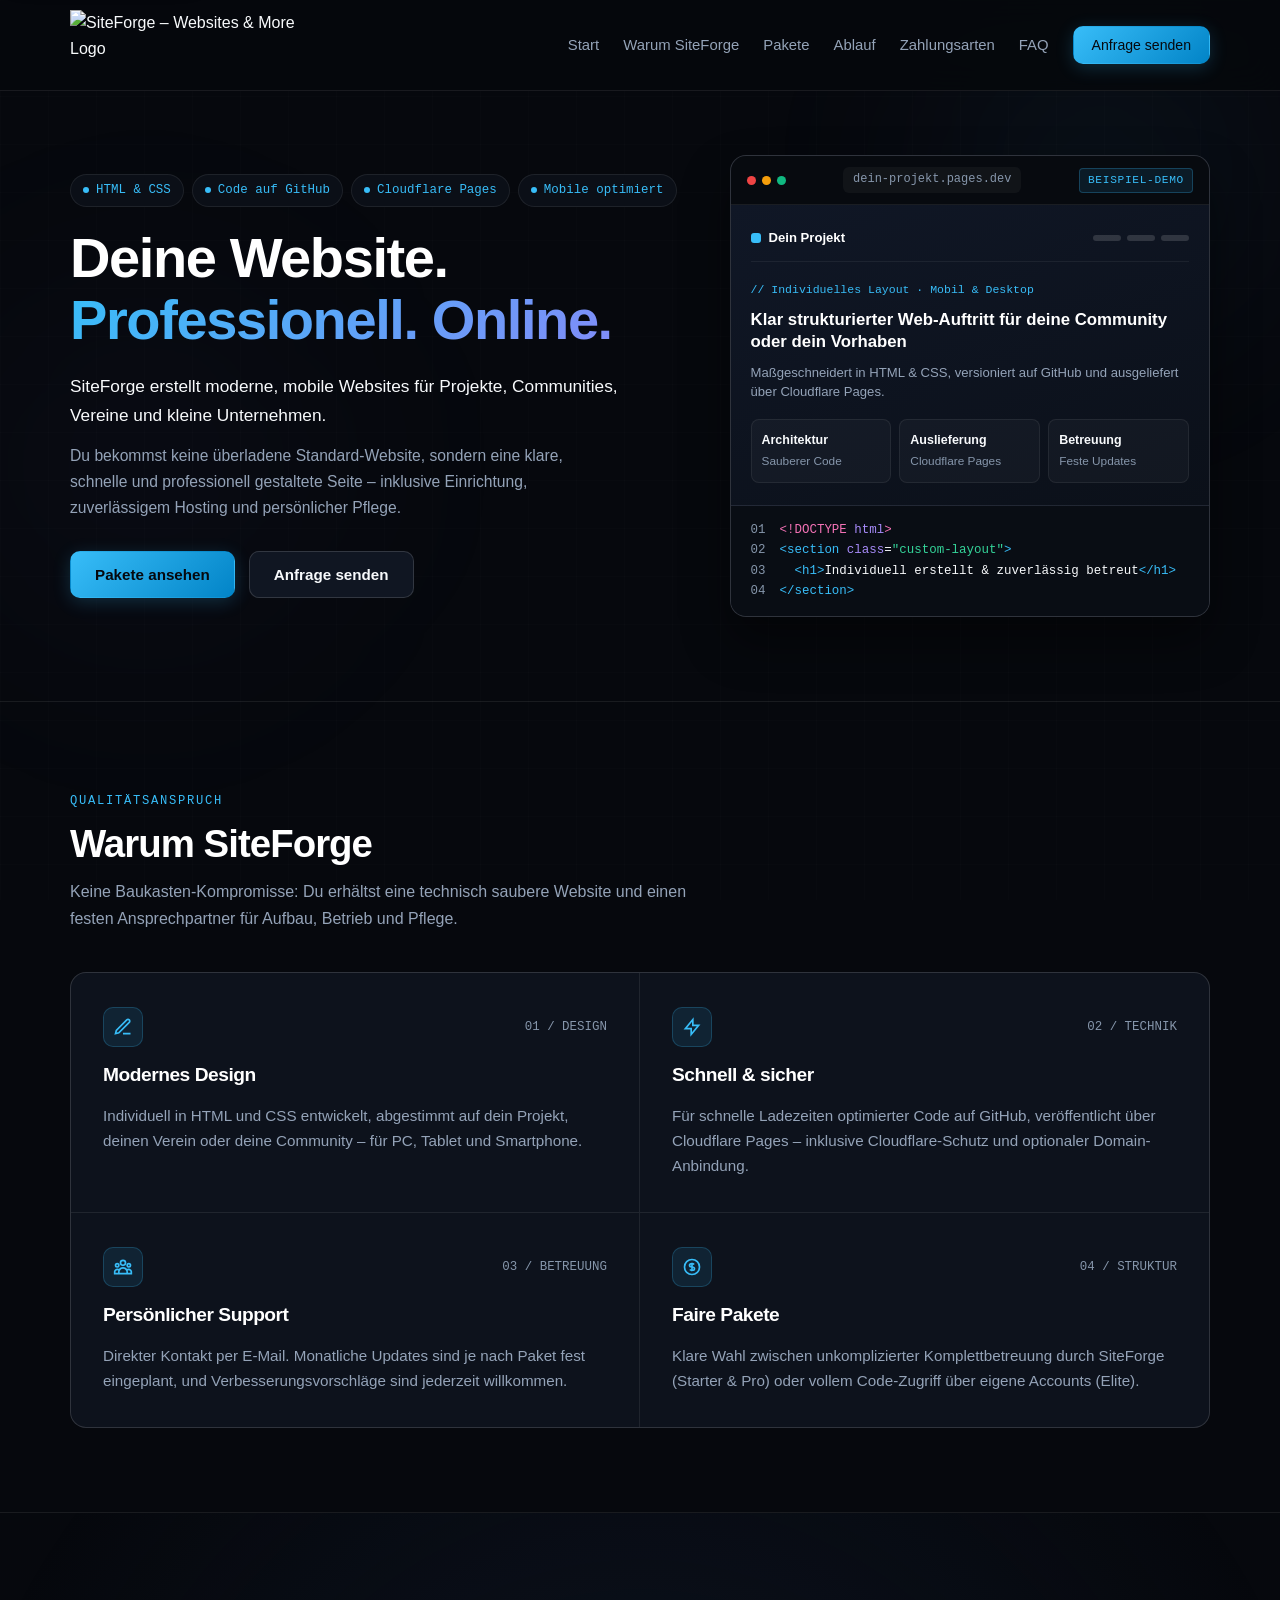
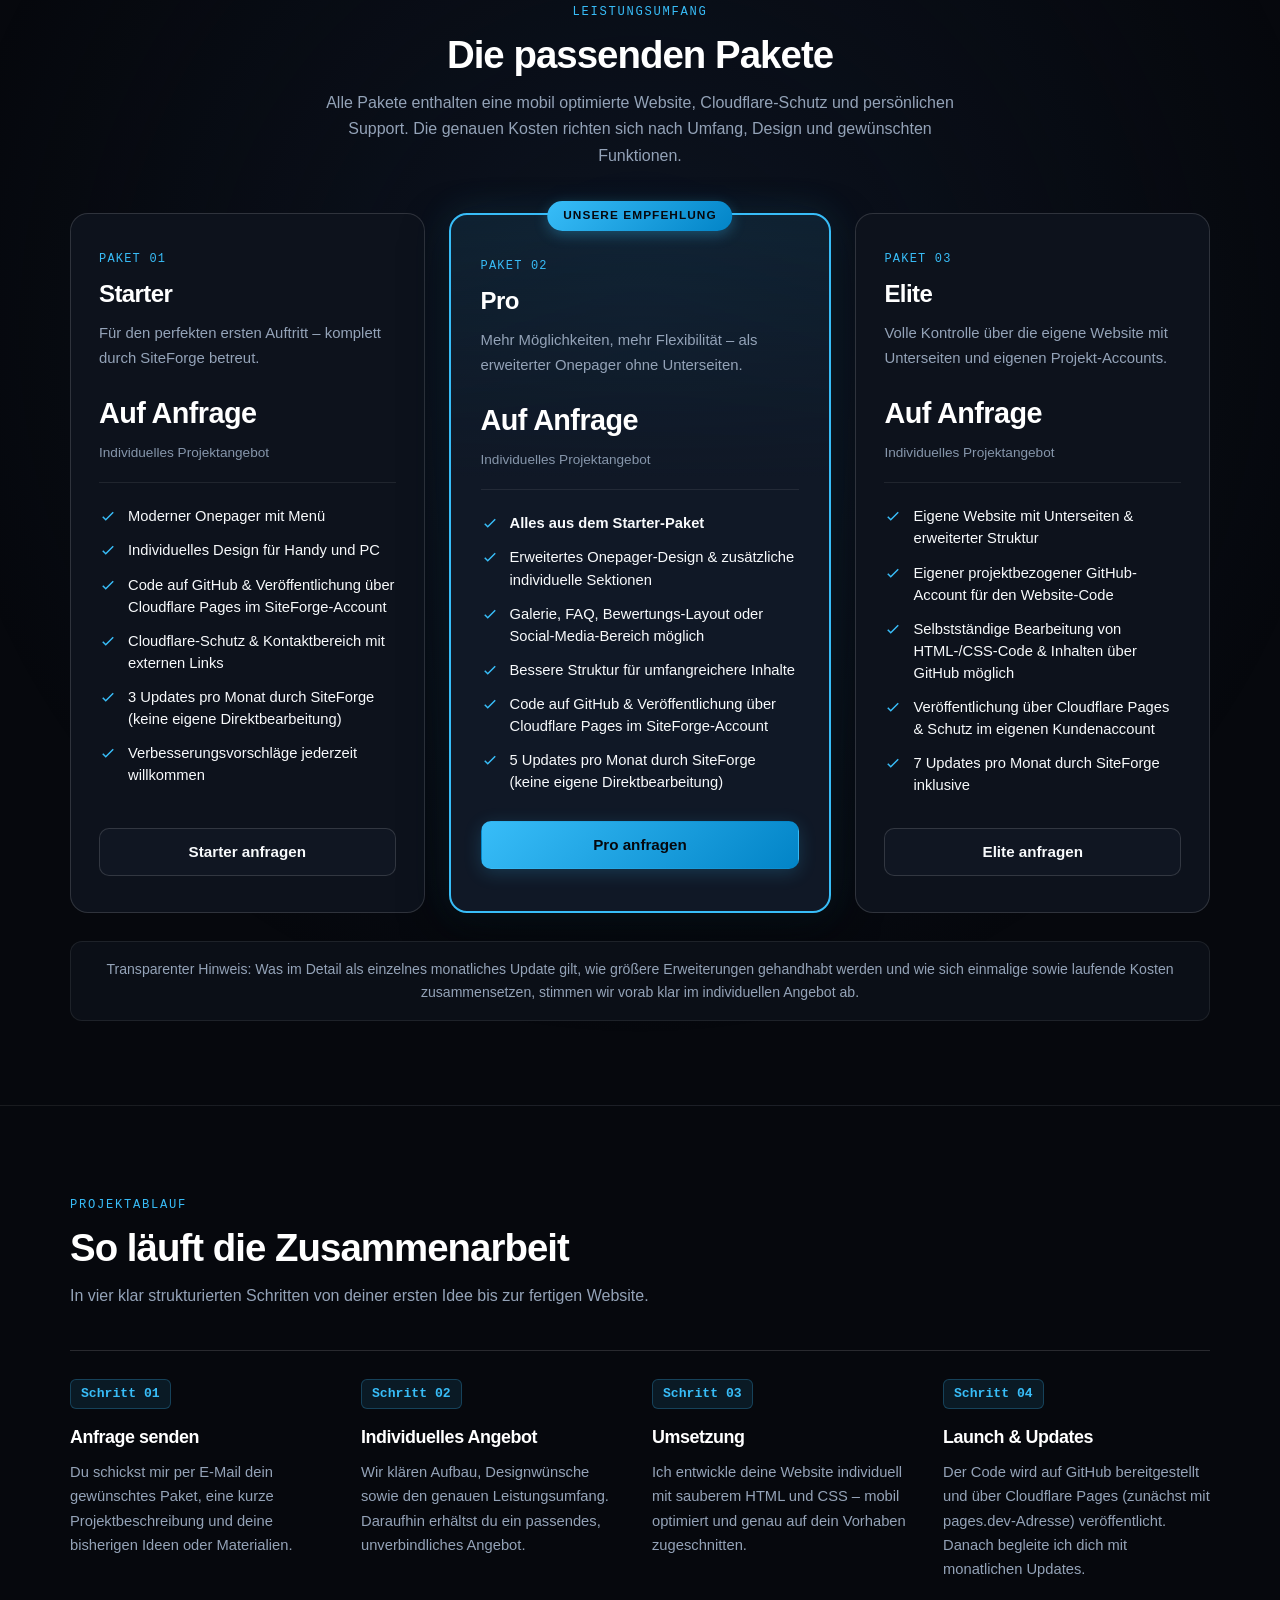
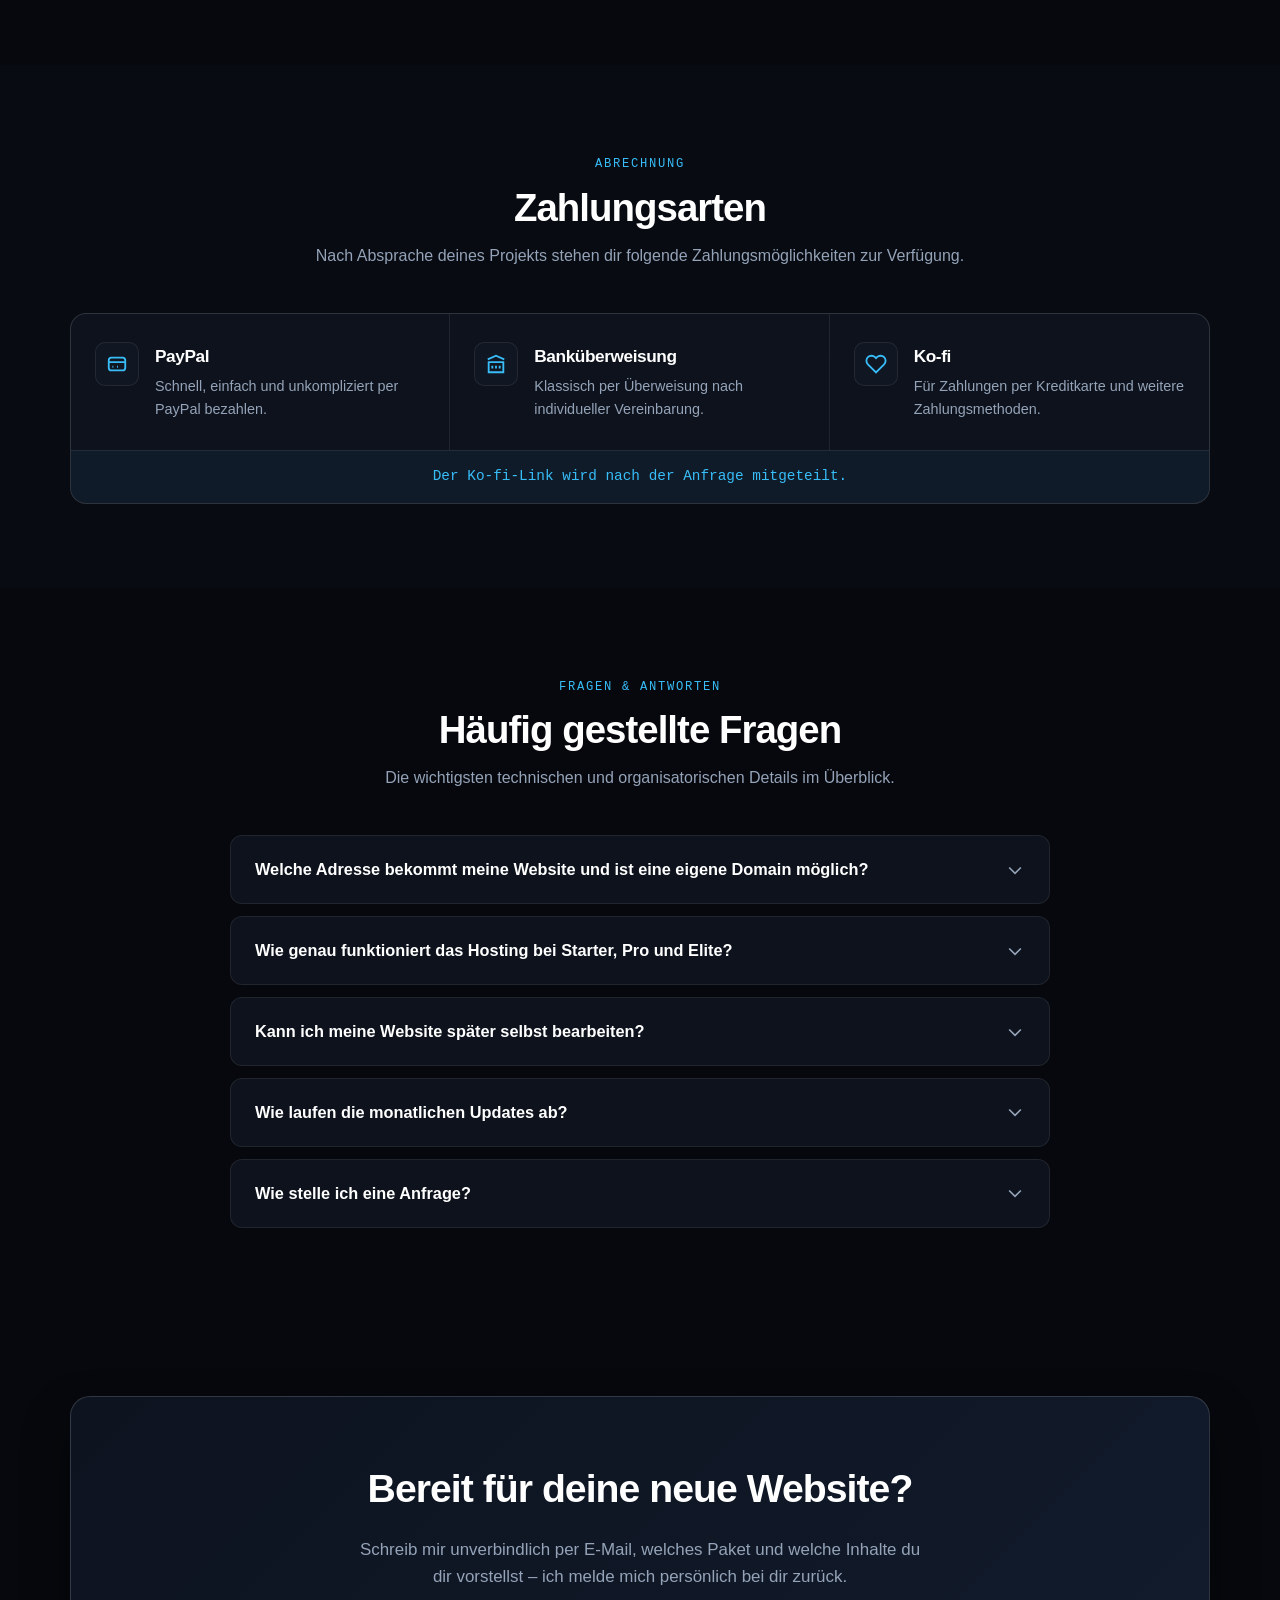
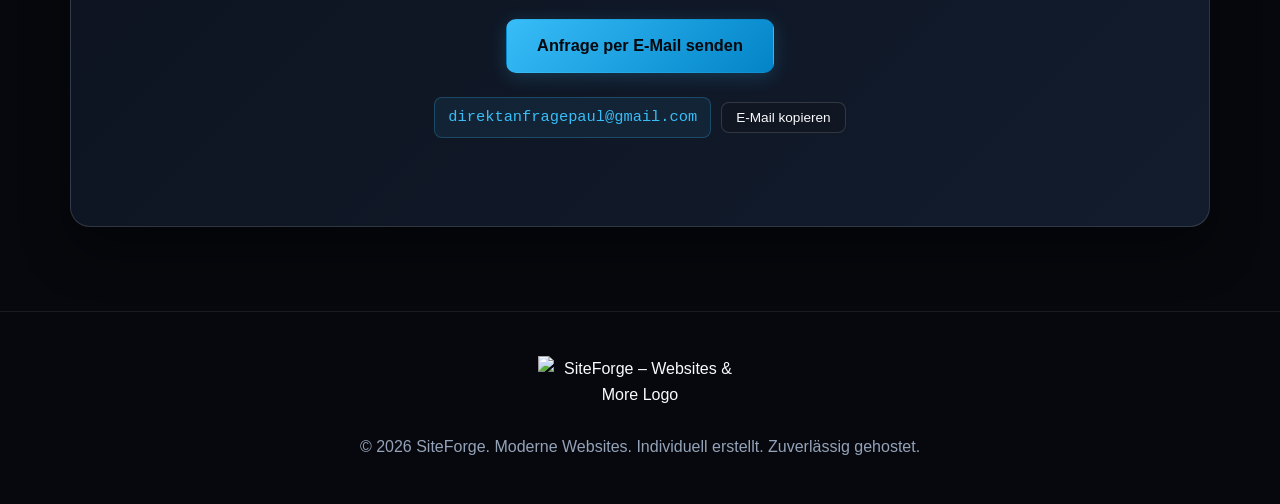
==== commit 3cf37efa: "Update index.html" ====
--- a/public/index.html
+++ b/public/index.html
@@ -275,8 +275,8 @@
         }
 
         .logo-img-wrap {
-            width: 170px;
-            height: 52px;
+            width: clamp(150px, 18vw, 240px);
+            height: clamp(46px, 5.5vw, 72px);
             overflow: hidden;
             display: flex;
             align-items: center;
@@ -288,8 +288,8 @@
         }
 
         .logo-img-wrap--footer {
-            width: 150px;
-            height: 46px;
+            width: clamp(130px, 16vw, 210px);
+            height: clamp(40px, 5vw, 64px);
         }
 
         .logo-img {
@@ -1302,8 +1302,13 @@
                 width: 100%;
             }
             .logo-img-wrap {
-                width: 145px;
-                height: 44px;
+                width: 132px;
+                height: 40px;
+            }
+
+            .logo-img-wrap--footer {
+                width: 118px;
+                height: 36px;
             }
         }
 
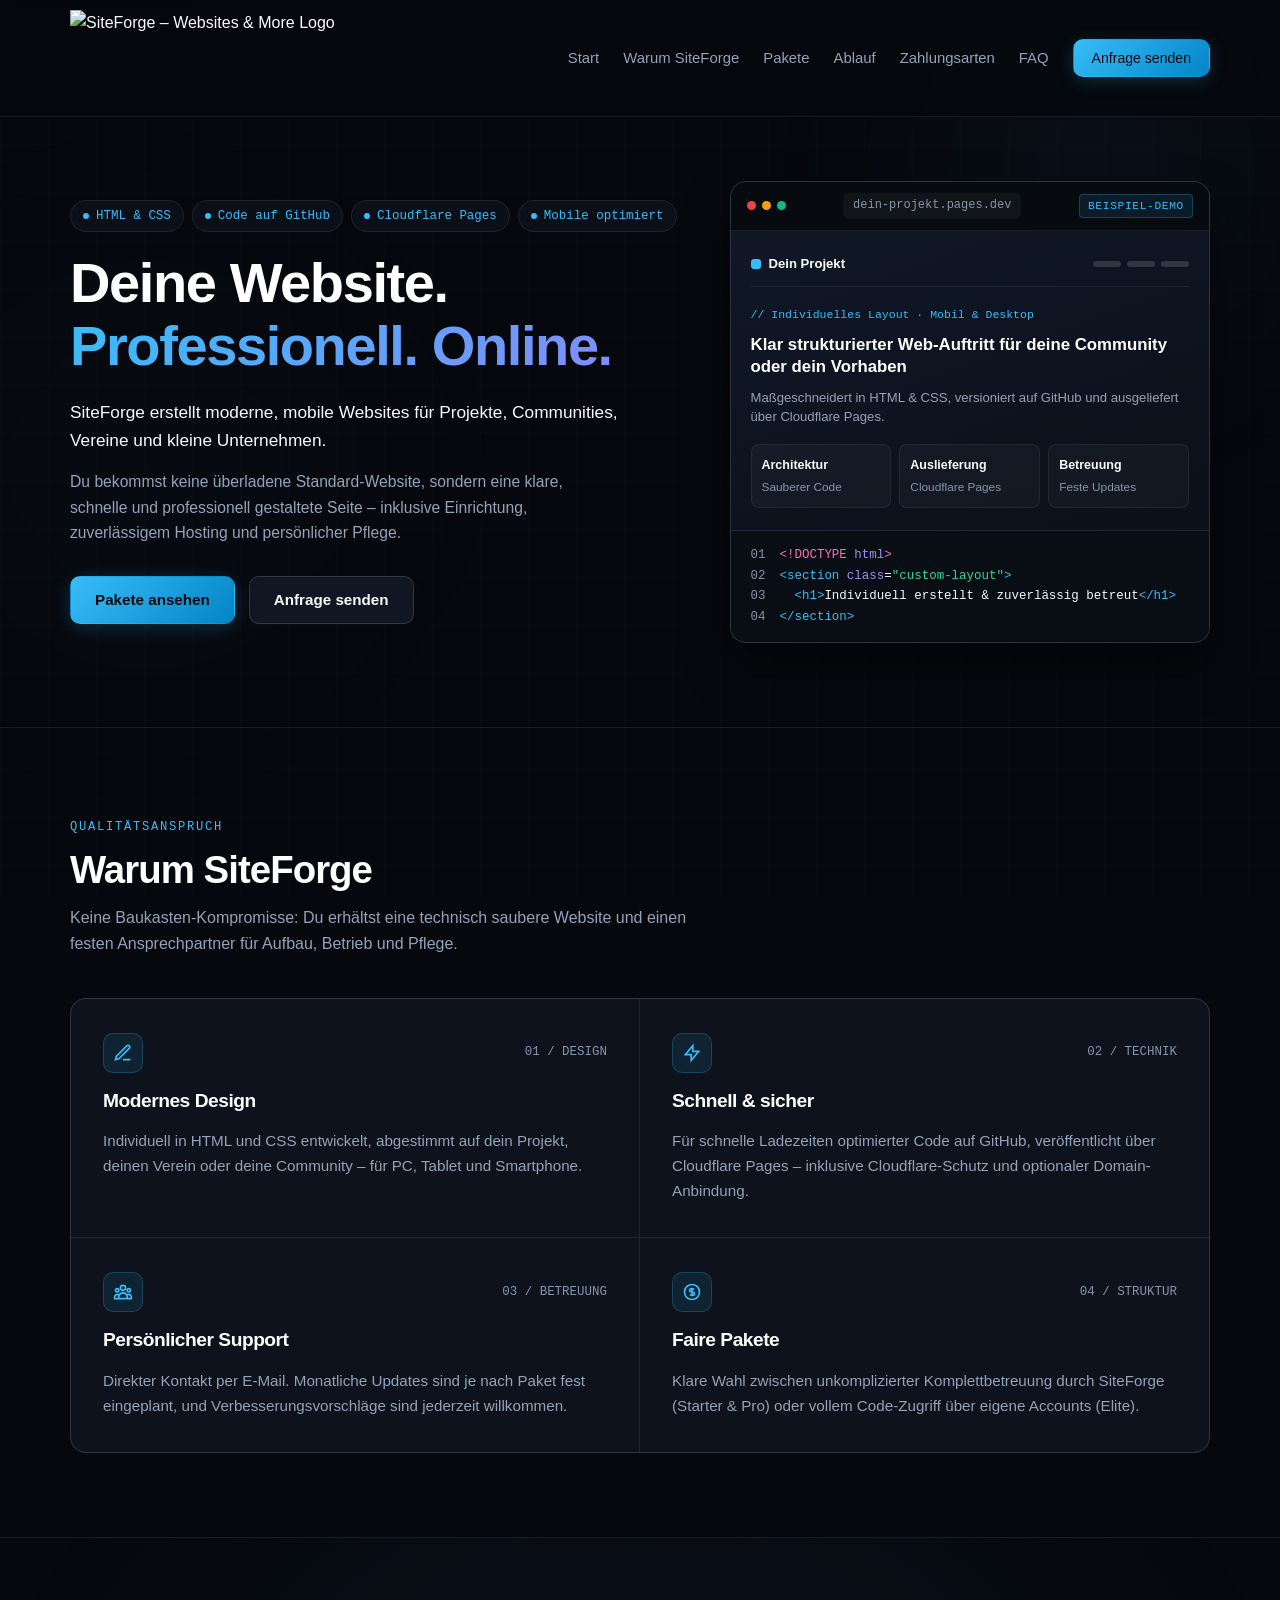
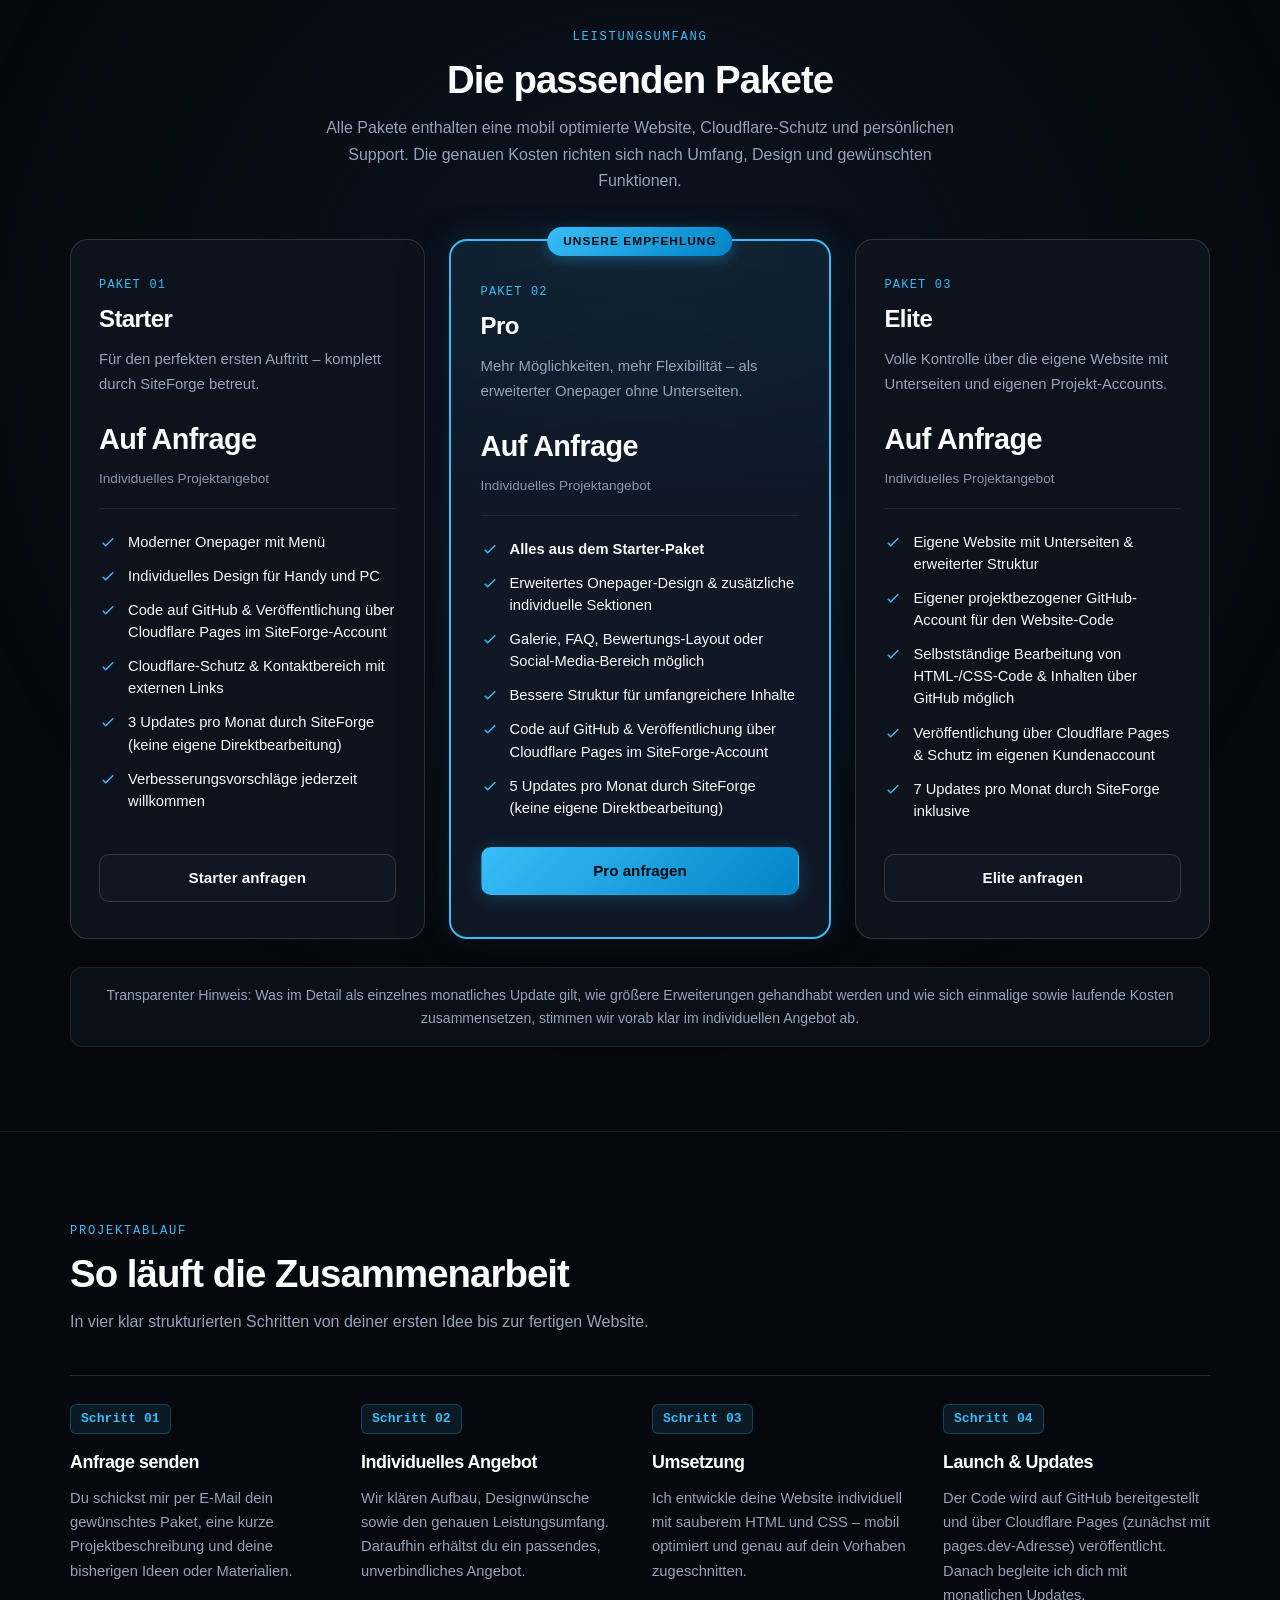
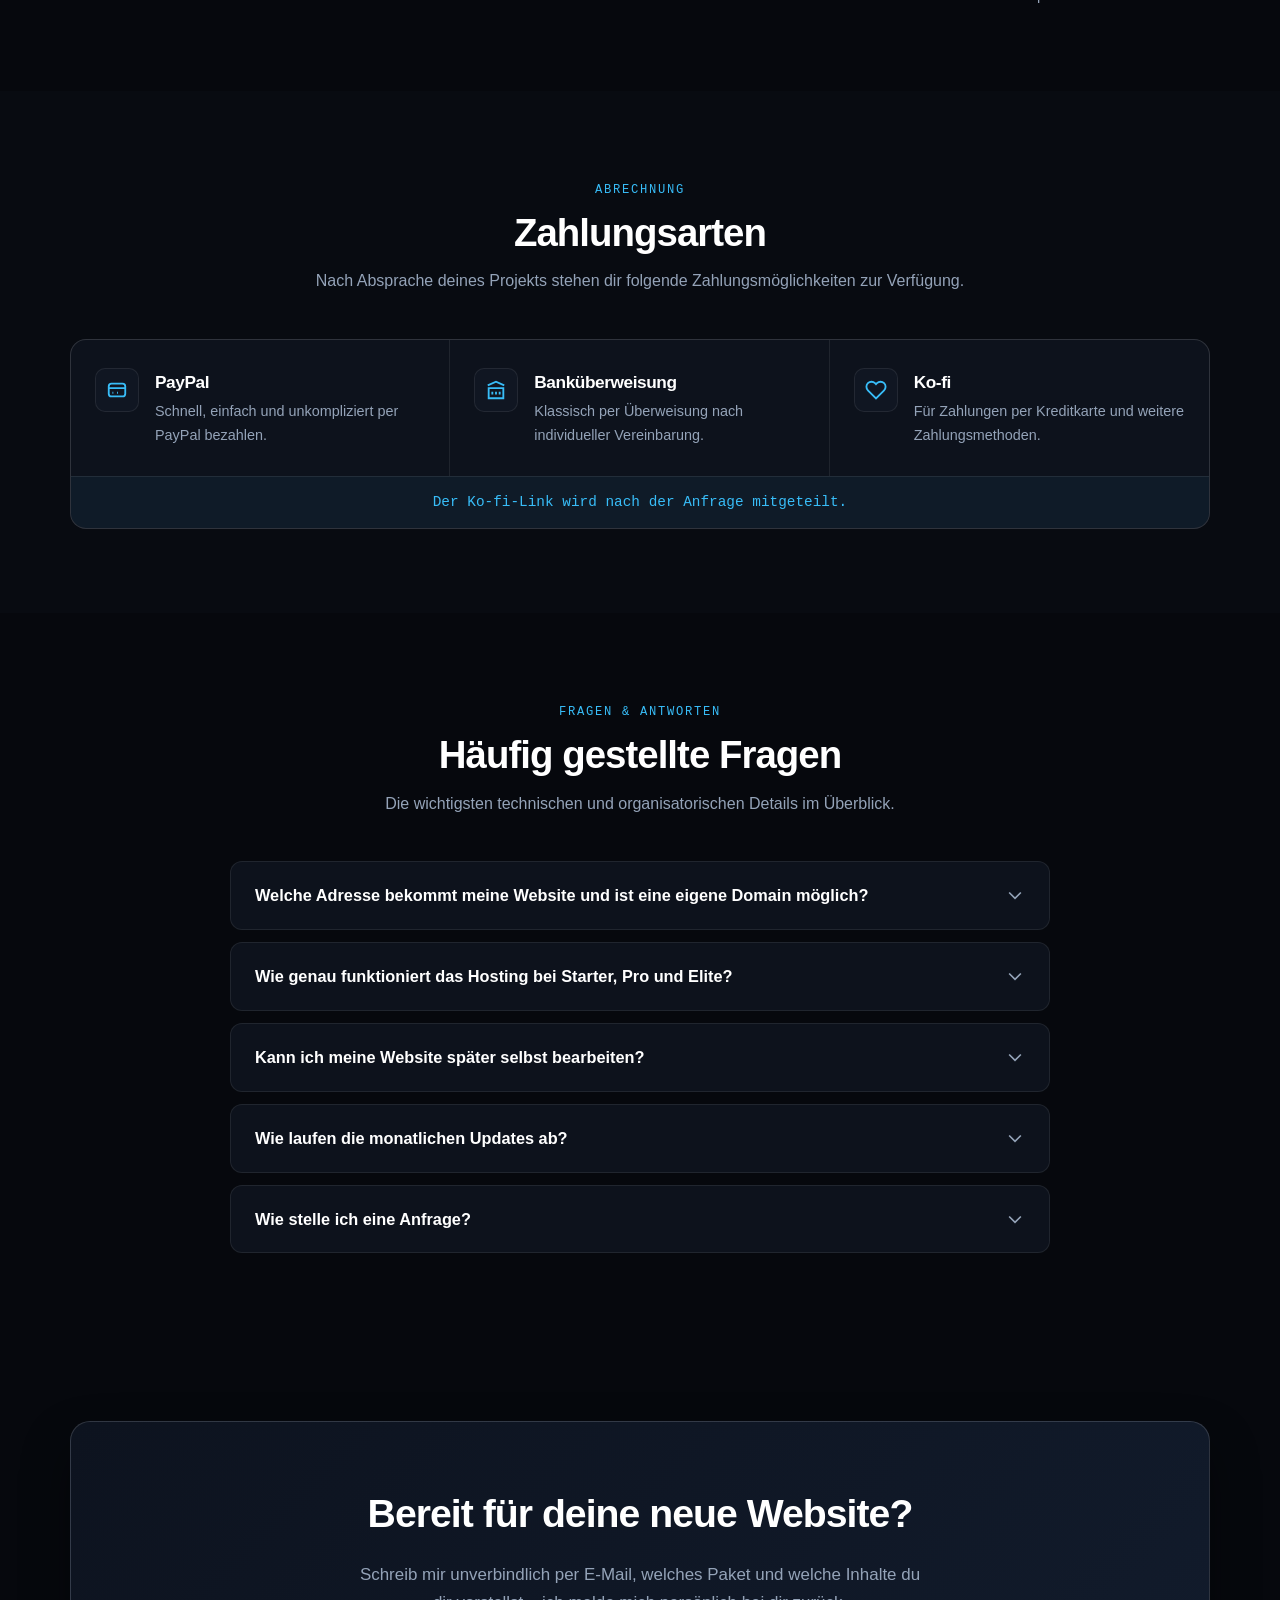
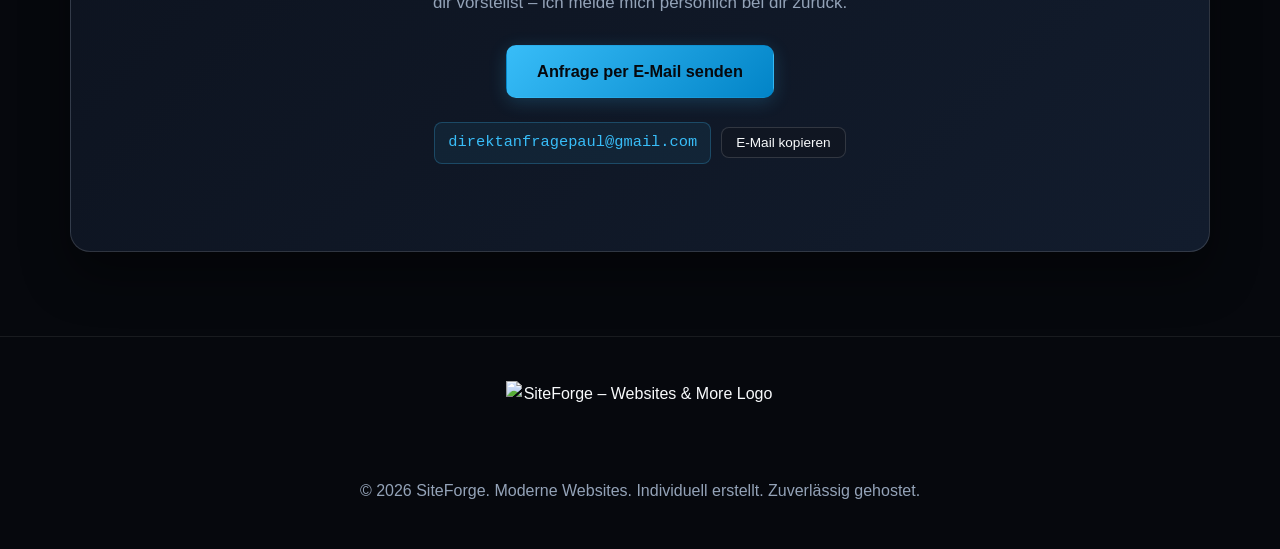
==== commit bf92aae3: "Adjust logo dimensions for responsiveness" ====
--- a/public/index.html
+++ b/public/index.html
@@ -275,8 +275,8 @@
         }
 
         .logo-img-wrap {
-            width: clamp(150px, 18vw, 240px);
-            height: clamp(46px, 5.5vw, 72px);
+            width: clamp(190px, 24vw, 340px);
+            height: clamp(58px, 7.5vw, 104px);
             overflow: hidden;
             display: flex;
             align-items: center;
@@ -288,8 +288,8 @@
         }
 
         .logo-img-wrap--footer {
-            width: clamp(130px, 16vw, 210px);
-            height: clamp(40px, 5vw, 64px);
+            width: clamp(170px, 21vw, 300px);
+            height: clamp(52px, 6.5vw, 92px);
         }
 
         .logo-img {
@@ -1302,13 +1302,13 @@
                 width: 100%;
             }
             .logo-img-wrap {
-                width: 132px;
-                height: 40px;
+                width: 172px;
+                height: 52px;
             }
 
             .logo-img-wrap--footer {
-                width: 118px;
-                height: 36px;
+                width: 154px;
+                height: 47px;
             }
         }
 
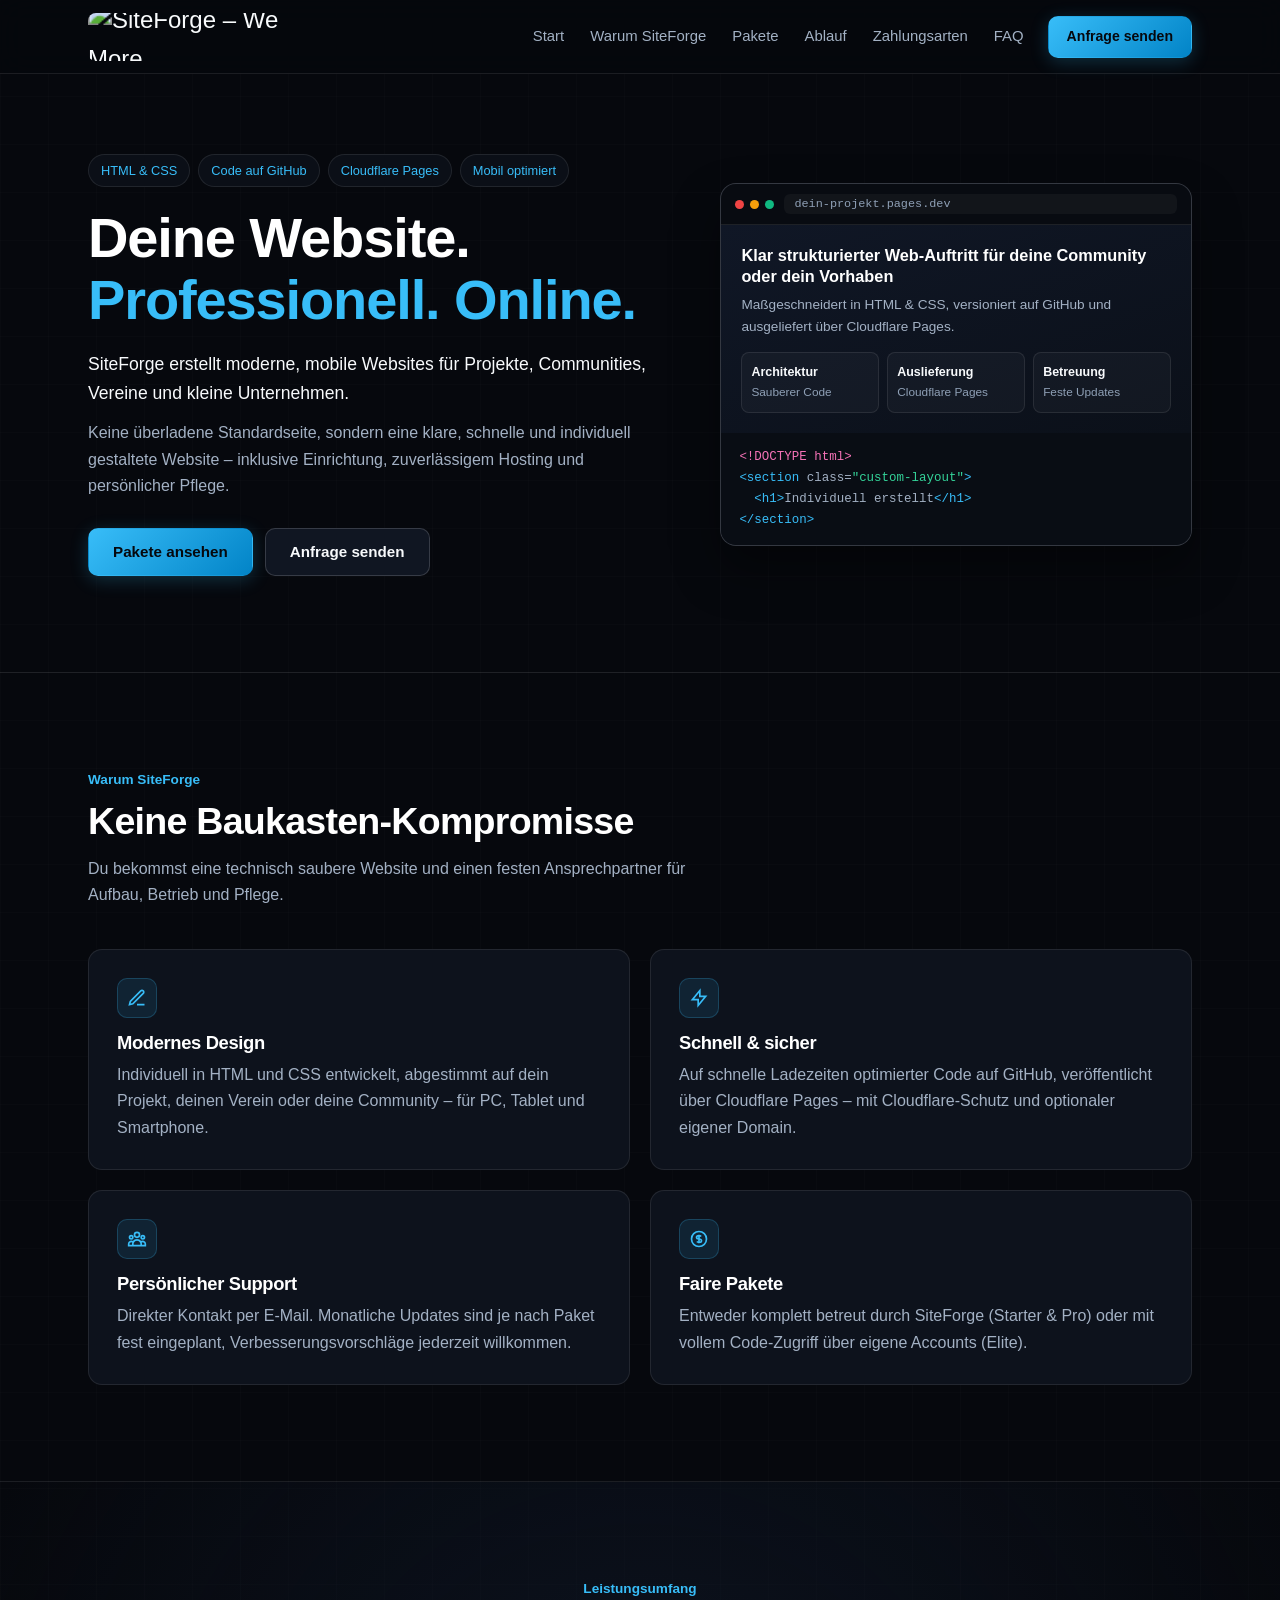
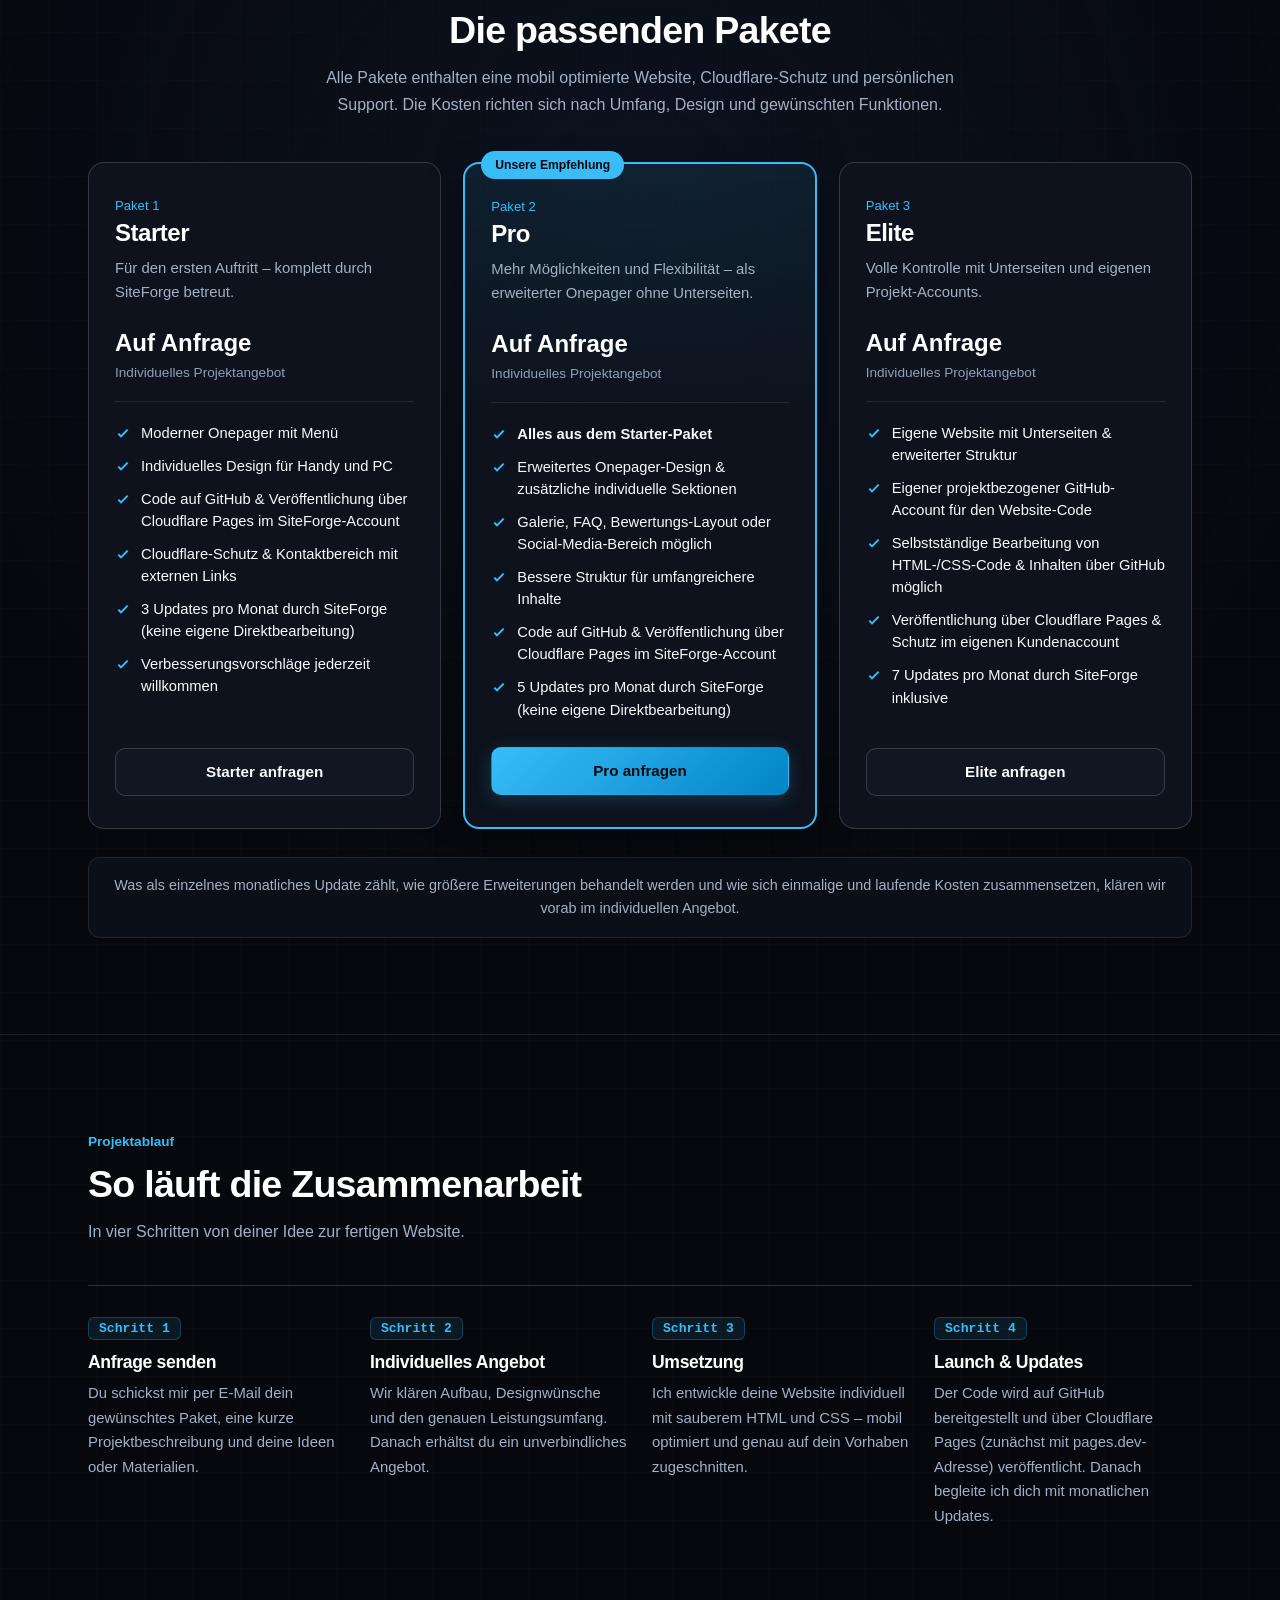
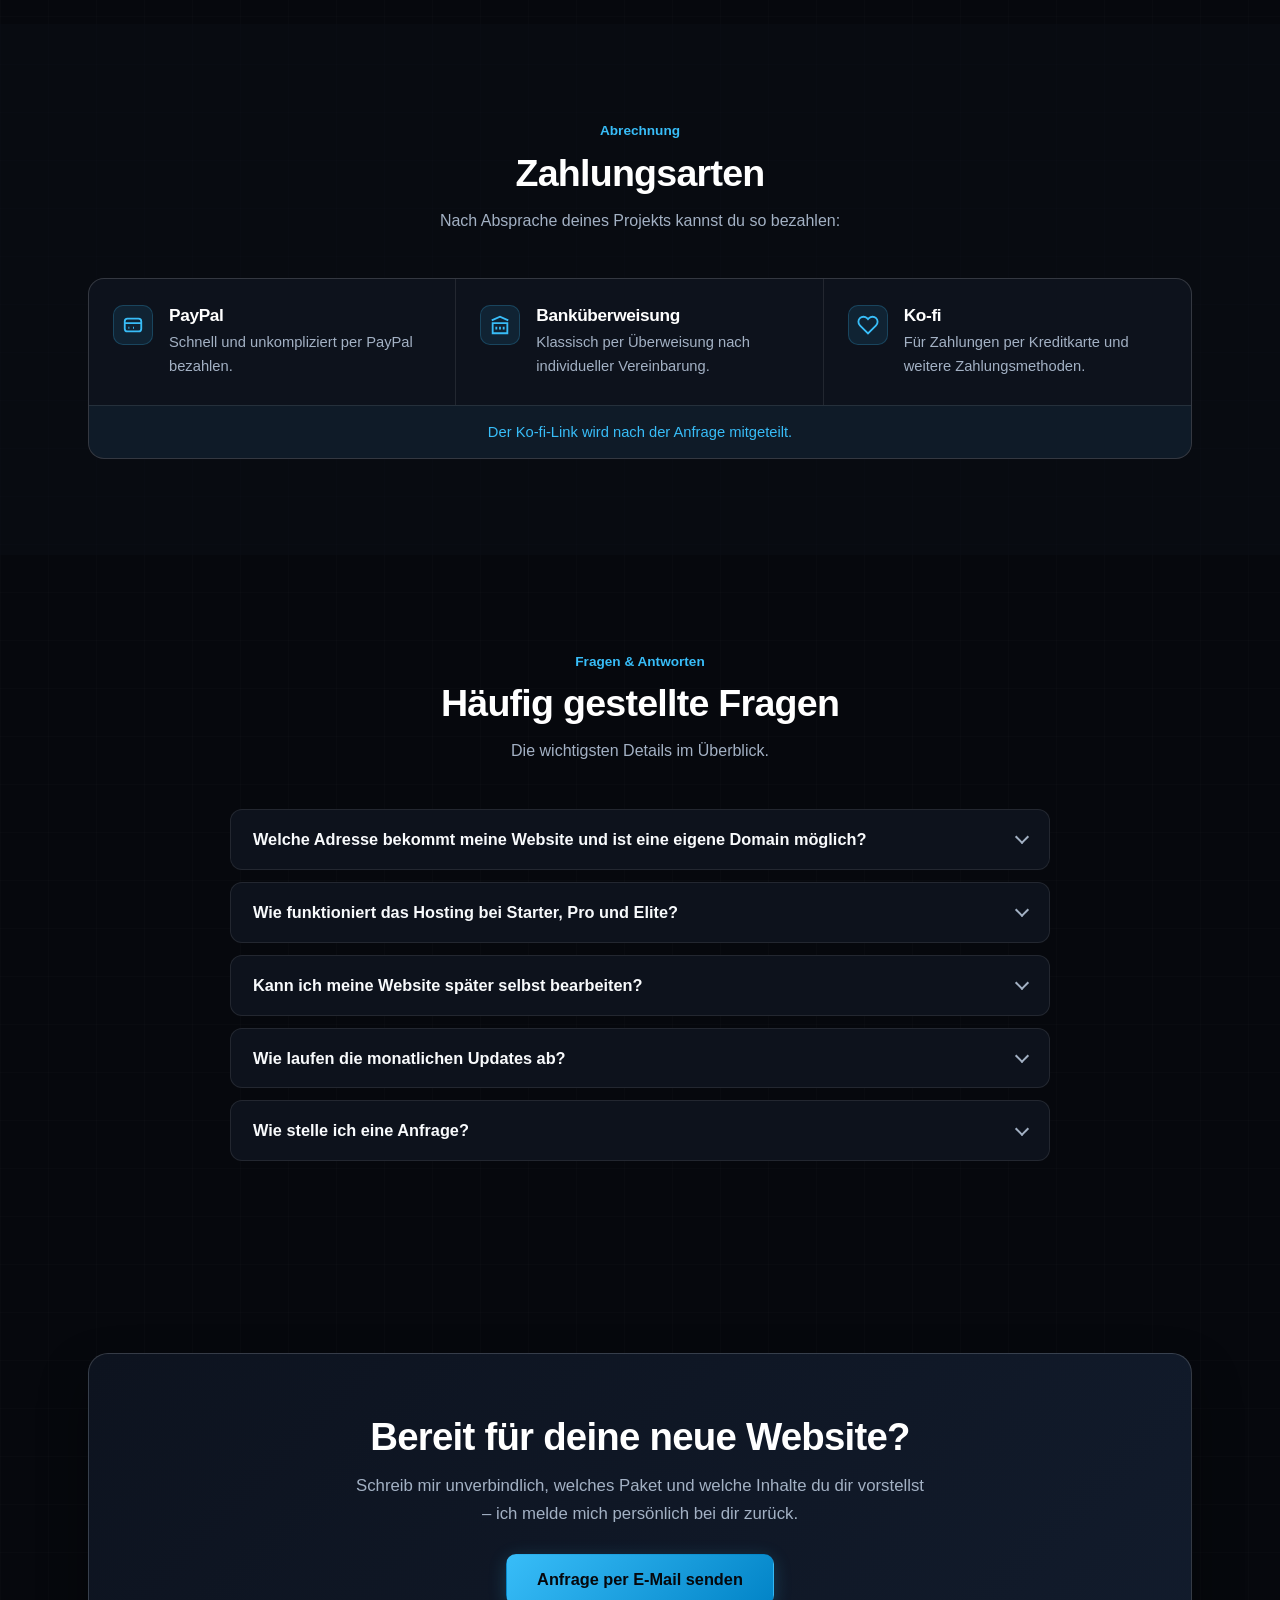
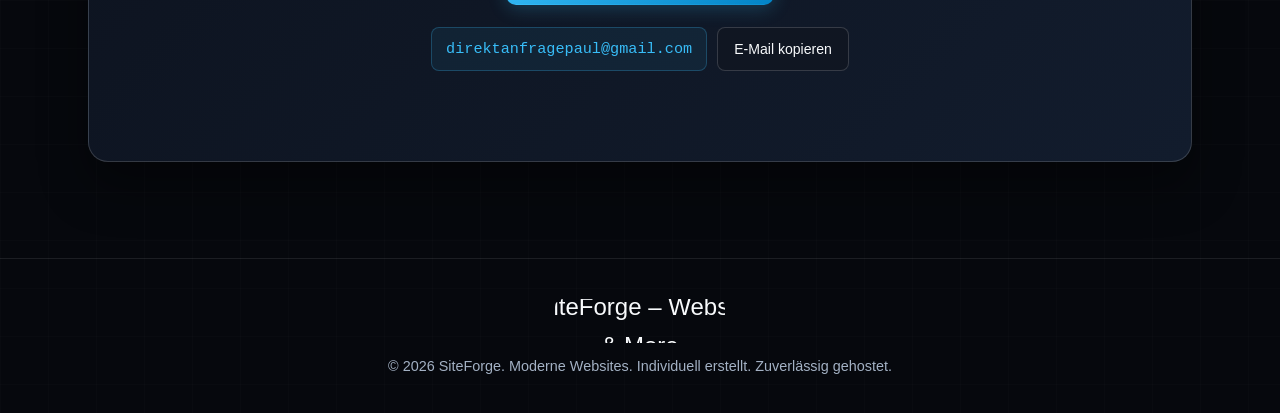
==== commit f4f98da5: "index.html aktualisieren" ====
--- a/public/index.html
+++ b/public/index.html
@@ -1,1980 +1,442 @@
 <!DOCTYPE html>
 <html lang="de">
 <head>
-    <meta charset="UTF-8">
-    <meta name="viewport" content="width=device-width, initial-scale=1.0">
-    <title>SiteForge — Individuelle Websites, professionell erstellt &amp; gehostet</title>
-    <meta name="description" content="SiteForge erstellt, hostet und pflegt moderne, mobil optimierte HTML- &amp; CSS-Websites für Projekte, Communities, Vereine und kleine Unternehmen – mit Code auf GitHub und Hosting über Cloudflare Pages.">
-    <style>
-        :root {
-            --bg-base: #06080d;
-            --bg-surface: #0b0f17;
-            --bg-surface-elevated: #101622;
-            --bg-surface-hover: #151d2c;
-            --bg-card: #0d121c;
-            --bg-card-highlight: #101826;
-
-            --border-subtle: rgba(255, 255, 255, 0.08);
-            --border-strong: rgba(255, 255, 255, 0.14);
-            --border-active: rgba(56, 189, 248, 0.45);
-
-            --accent: #38bdf8;
-            --accent-strong: #0284c7;
-            --accent-soft: rgba(56, 189, 248, 0.1);
-            --accent-secondary: #818cf8;
-
-            --text-main: #f8fafc;
-            --text-muted: #94a3b8;
-            --text-dim: #8696ab;
-
-            --font-sans: -apple-system, BlinkMacSystemFont, "Segoe UI", Roboto, "Helvetica Neue", Arial, sans-serif;
-            --font-mono: ui-monospace, SFMono-Regular, "SF Mono", Menlo, Consolas, "Liberation Mono", monospace;
-
-            --header-offset: 76px;
-            --transition-base: background-color 0.2s ease, border-color 0.2s ease, color 0.2s ease, box-shadow 0.2s ease, transform 0.25s cubic-bezier(0.16, 1, 0.3, 1);
-        }
-
-        html {
-            scroll-behavior: smooth;
-            scroll-padding-top: calc(var(--header-offset) + 18px);
-        }
-
-        *, *::before, *::after {
-            box-sizing: border-box;
-            margin: 0;
-            padding: 0;
-        }
-
-        body {
-            background-color: var(--bg-base);
-            color: var(--text-main);
-            font-family: var(--font-sans);
-            width: 100%;
-            overflow-x: hidden;
-            line-height: 1.65;
-            -webkit-font-smoothing: antialiased;
-        }
-
-        /* Skip-Link für Tastaturbedienung */
-        .skip-link {
-            position: fixed;
-            top: 12px;
-            left: 16px;
-            z-index: 2000;
-            background: var(--accent);
-            color: #06080d;
-            font-weight: 700;
-            font-size: 0.92rem;
-            padding: 10px 18px;
-            border-radius: 8px;
-            text-decoration: none;
-            box-shadow: 0 8px 24px rgba(0, 0, 0, 0.5);
-            transform: translateY(-200%);
-            transition: transform 0.2s ease;
-        }
-
-        .skip-link:focus,
-        .skip-link:focus-visible {
-            transform: translateY(0);
-            outline: 2px solid #ffffff;
-            outline-offset: 2px;
-        }
-
-        /* Dezenter technischer Hintergrund */
-        .ambient-canvas {
-            position: fixed;
-            inset: 0;
-            pointer-events: none;
-            z-index: -2;
-            overflow: hidden;
-        }
-
-        .ambient-glow-1 {
-            position: absolute;
-            top: -12%;
-            right: -8%;
-            width: 560px;
-            height: 560px;
-            background: radial-gradient(circle, rgba(56, 189, 248, 0.06) 0%, rgba(129, 140, 248, 0.015) 50%, transparent 70%);
-            filter: blur(70px);
-        }
-
-        .ambient-glow-2 {
-            position: absolute;
-            bottom: 15%;
-            left: -12%;
-            width: 600px;
-            height: 600px;
-            background: radial-gradient(circle, rgba(129, 140, 248, 0.04) 0%, transparent 70%);
-            filter: blur(90px);
-        }
-
-        .tech-grid {
-            position: fixed;
-            inset: 0;
-            background-image:
-                linear-gradient(to right, rgba(255, 255, 255, 0.012) 1px, transparent 1px),
-                linear-gradient(to bottom, rgba(255, 255, 255, 0.012) 1px, transparent 1px);
-            background-size: 48px 48px;
-            z-index: -1;
-            pointer-events: none;
-        }
-
-        .container {
-            max-width: 1180px;
-            margin: 0 auto;
-            padding: 0 20px;
-            width: 100%;
-        }
-
-        main {
-            scroll-margin-top: calc(var(--header-offset) + 18px);
-        }
-
-        main:focus,
-        section[tabindex="-1"]:focus {
-            outline: none;
-        }
-
-        section {
-            padding: 84px 0;
-            position: relative;
-            scroll-margin-top: calc(var(--header-offset) + 18px);
-        }
-
-        h1, h2, h3, h4 {
-            color: #ffffff;
-            font-weight: 700;
-            letter-spacing: -0.025em;
-            overflow-wrap: break-word;
-            hyphens: auto;
-        }
-
-        p {
-            color: var(--text-muted);
-            overflow-wrap: break-word;
-        }
-
-        a {
-            text-decoration: none;
-            color: inherit;
-        }
-
-        :focus-visible {
-            outline: 2px solid var(--accent);
-            outline-offset: 3px;
-        }
-
-        .section-tag {
-            font-family: var(--font-mono);
-            font-size: 0.76rem;
-            text-transform: uppercase;
-            letter-spacing: 0.14em;
-            color: var(--accent);
-            margin-bottom: 10px;
-            display: inline-block;
-        }
-
-        .section-header {
-            max-width: 660px;
-            margin: 0 auto 44px;
-            text-align: center;
-        }
-
-        .section-header--left {
-            margin: 0 0 40px 0;
-            text-align: left;
-        }
-
-        .section-header h2 {
-            font-size: clamp(1.75rem, 3.2vw, 2.4rem);
-            line-height: 1.2;
-            margin-bottom: 12px;
-        }
-
-        /* Buttons */
-        .btn {
-            display: inline-flex;
-            align-items: center;
-            justify-content: center;
-            gap: 10px;
-            padding: 13px 24px;
-            border-radius: 10px;
-            font-weight: 600;
-            font-size: 0.95rem;
-            line-height: 1.3;
-            transition: var(--transition-base);
-            cursor: pointer;
-            border: 1px solid transparent;
-            position: relative;
-            text-align: center;
-            overflow-wrap: break-word;
-            font-family: inherit;
-        }
-
-        .btn-primary {
-            background: linear-gradient(135deg, #38bdf8 0%, #0284c7 100%);
-            color: #06080d;
-            box-shadow: 0 4px 18px rgba(56, 189, 248, 0.2);
-        }
-
-        .btn-primary:hover,
-        .btn-primary:focus-visible {
-            background: linear-gradient(135deg, #56c8f9 0%, #0390d8 100%);
-            color: #06080d;
-            box-shadow: 0 6px 24px rgba(56, 189, 248, 0.32);
-        }
-
-        .btn-secondary {
-            background: var(--bg-surface-elevated);
-            color: var(--text-main);
-            border-color: var(--border-strong);
-        }
-
-        .btn-secondary:hover,
-        .btn-secondary:focus-visible {
-            background: var(--bg-surface-hover);
-            border-color: var(--border-active);
-            color: #ffffff;
-        }
-
-        @media (hover: hover) and (pointer: fine) {
-            .btn-primary:hover,
-            .btn-secondary:hover {
-                transform: translateY(-2px);
-            }
-        }
-
-        /* Header & Navigation */
-        header {
-            position: sticky;
-            top: 0;
-            left: 0;
-            width: 100%;
-            z-index: 1000;
-            background: rgba(6, 8, 13, 0.9);
-            backdrop-filter: blur(16px);
-            border-bottom: 1px solid var(--border-subtle);
-        }
-
-        nav {
-            display: flex;
-            align-items: center;
-            justify-content: space-between;
-            min-height: 76px;
-            padding: 10px 0;
-            gap: 20px;
-        }
-
-        /* Eingebundenes Bild-Logo im Header & Footer */
-        .logo {
-            display: inline-flex;
-            align-items: center;
-            flex-shrink: 0;
-            transition: var(--transition-base);
-        }
-
-        .logo-img-wrap {
-            width: clamp(190px, 24vw, 340px);
-            height: clamp(58px, 7.5vw, 104px);
-            overflow: hidden;
-            display: flex;
-            align-items: center;
-            justify-content: center;
-            background: transparent;
-            border: none;
-            box-shadow: none;
-            transition: var(--transition-base);
-        }
-
-        .logo-img-wrap--footer {
-            width: clamp(170px, 21vw, 300px);
-            height: clamp(52px, 6.5vw, 92px);
-        }
-
-        .logo-img {
-            width: 100%;
-            height: 100%;
-            object-fit: contain;
-            object-position: center;
-            display: block;
-            border: 0;
-            background: transparent;
-        }
-
-        @media (hover: hover) and (pointer: fine) {
-            .logo:hover .logo-img-wrap {
-                transform: translateY(-1px);
-            }
-        }
-
-        .nav-links {
-            display: flex;
-            gap: 24px;
-            list-style: none;
-            align-items: center;
-            flex-wrap: wrap;
-        }
-
-        .nav-links a {
-            color: var(--text-muted);
-            font-size: 0.93rem;
-            font-weight: 500;
-            white-space: nowrap;
-            transition: color 0.2s ease;
-        }
-
-        .nav-links a:hover,
-        .nav-links a:focus-visible {
-            color: var(--accent);
-        }
-
-        .nav-links .btn-primary,
-        .nav-links .btn-primary:hover,
-        .nav-links .btn-primary:focus-visible {
-            color: #06080d;
-            padding: 9px 18px;
-            font-size: 0.88rem;
-        }
-
-        /* Burger-Menü-Button */
-        .burger {
-            display: none;
-            cursor: pointer;
-            background: none;
-            border: 1px solid transparent;
-            width: 44px;
-            height: 44px;
-            align-items: center;
-            justify-content: center;
-            padding: 0;
-            z-index: 1001;
-            border-radius: 8px;
-            flex-shrink: 0;
-        }
-
-        .burger:hover {
-            background: rgba(255, 255, 255, 0.05);
-            border-color: var(--border-subtle);
-        }
-
-        .burger-box {
-            width: 22px;
-            height: 16px;
-            display: flex;
-            flex-direction: column;
-            justify-content: space-between;
-        }
-
-        .burger-box > span {
-            display: block;
-            width: 100%;
-            height: 2px;
-            background: var(--text-main);
-            border-radius: 2px;
-            transition: var(--transition-base);
-            transform-origin: center;
-        }
-
-        .burger.active .burger-box > span:nth-child(1) {
-            transform: translateY(7px) rotate(45deg);
-        }
-        .burger.active .burger-box > span:nth-child(2) {
-            opacity: 0;
-            transform: scaleX(0);
-        }
-        .burger.active .burger-box > span:nth-child(3) {
-            transform: translateY(-7px) rotate(-45deg);
-        }
-
-        /* Hero Section */
-        .hero {
-            padding: 64px 0 84px;
-            border-bottom: 1px solid var(--border-subtle);
-        }
-
-        .hero-grid {
-            display: grid;
-            grid-template-columns: minmax(0, 1.12fr) minmax(0, 0.88fr);
-            gap: 48px;
-            align-items: center;
-        }
-
-        .hero-tags {
-            display: flex;
-            flex-wrap: wrap;
-            gap: 8px;
-            margin-bottom: 20px;
-        }
-
-        .tag {
-            background: var(--bg-surface);
-            border: 1px solid var(--border-subtle);
-            padding: 5px 12px;
-            border-radius: 30px;
-            font-size: 0.78rem;
-            color: var(--accent);
-            font-family: var(--font-mono);
-            display: inline-flex;
-            align-items: center;
-            gap: 7px;
-        }
-
-        .tag::before {
-            content: '';
-            width: 6px;
-            height: 6px;
-            background: var(--accent);
-            border-radius: 50%;
-            flex-shrink: 0;
-        }
-
-        .hero h1 {
-            font-size: clamp(2rem, 4.5vw, 3.5rem);
-            line-height: 1.12;
-            margin-bottom: 20px;
-        }
-
-        .hero h1 span {
-            background: linear-gradient(135deg, #38bdf8 0%, #818cf8 100%);
-            -webkit-background-clip: text;
-            background-clip: text;
-            -webkit-text-fill-color: transparent;
-            color: var(--accent);
-        }
-
-        .hero-lead {
-            font-size: 1.08rem;
-            margin-bottom: 14px;
-            max-width: 560px;
-            color: var(--text-main);
-        }
-
-        .hero-sub {
-            font-size: 0.98rem;
-            margin-bottom: 30px;
-            max-width: 540px;
-            color: var(--text-muted);
-        }
-
-        .hero-actions {
-            display: flex;
-            gap: 14px;
-            flex-wrap: wrap;
-        }
-
-        /* Hero Konzept-Demo */
-        .hero-showcase {
-            background: var(--bg-card);
-            border: 1px solid var(--border-strong);
-            border-radius: 16px;
-            overflow: hidden;
-            box-shadow: 0 24px 48px rgba(0, 0, 0, 0.45);
-            min-width: 0;
-            width: 100%;
-        }
-
-        .showcase-topbar {
-            background: rgba(0, 0, 0, 0.45);
-            padding: 11px 16px;
-            display: flex;
-            align-items: center;
-            justify-content: space-between;
-            gap: 10px;
-            border-bottom: 1px solid var(--border-subtle);
-            flex-wrap: wrap;
-        }
-
-        .preview-dots {
-            display: flex;
-            gap: 6px;
-            flex-shrink: 0;
-        }
-
-        .preview-dots span {
-            width: 9px;
-            height: 9px;
-            border-radius: 50%;
-        }
-
-        .preview-dots span:nth-child(1) { background: #ef4444; }
-        .preview-dots span:nth-child(2) { background: #f59e0b; }
-        .preview-dots span:nth-child(3) { background: #10b981; }
-
-        .showcase-url {
-            font-family: var(--font-mono);
-            font-size: 0.75rem;
-            color: var(--text-dim);
-            background: rgba(255, 255, 255, 0.04);
-            padding: 3px 10px;
-            border-radius: 6px;
-            overflow: hidden;
-            text-overflow: ellipsis;
-            white-space: nowrap;
-            max-width: 100%;
-        }
-
-        .showcase-badge {
-            font-family: var(--font-mono);
-            font-size: 0.7rem;
-            text-transform: uppercase;
-            letter-spacing: 0.06em;
-            color: var(--accent);
-            background: var(--accent-soft);
-            border: 1px solid rgba(56, 189, 248, 0.25);
-            padding: 2px 8px;
-            border-radius: 4px;
-            flex-shrink: 0;
-        }
-
-        .showcase-visual {
-            padding: 22px 20px;
-            background: linear-gradient(160deg, #101726 0%, #0b1019 100%);
-            border-bottom: 1px solid var(--border-subtle);
-        }
-
-        .mock-nav {
-            display: flex;
-            justify-content: space-between;
-            align-items: center;
-            margin-bottom: 18px;
-            padding-bottom: 12px;
-            border-bottom: 1px solid rgba(255, 255, 255, 0.06);
-        }
-
-        .mock-brand {
-            font-size: 0.82rem;
-            font-weight: 700;
-            color: #ffffff;
-            display: flex;
-            align-items: center;
-            gap: 8px;
-        }
-
-        .mock-brand::before {
-            content: '';
-            width: 10px;
-            height: 10px;
-            border-radius: 3px;
-            background: var(--accent);
-        }
-
-        .mock-pills {
-            display: flex;
-            gap: 6px;
-        }
-
-        .mock-pills span {
-            width: 28px;
-            height: 6px;
-            border-radius: 3px;
-            background: rgba(255, 255, 255, 0.14);
-        }
-
-        .mock-hero-box {
-            display: flex;
-            flex-direction: column;
-            gap: 10px;
-        }
-
-        .mock-kicker {
-            font-family: var(--font-mono);
-            font-size: 0.72rem;
-            color: var(--accent);
-        }
-
-        .mock-title {
-            font-size: 1.05rem;
-            font-weight: 700;
-            color: #ffffff;
-            line-height: 1.3;
-        }
-
-        .mock-text {
-            font-size: 0.82rem;
-            color: var(--text-muted);
-            line-height: 1.45;
-        }
-
-        .mock-grid {
-            display: grid;
-            grid-template-columns: repeat(3, minmax(0, 1fr));
-            gap: 8px;
-            margin-top: 8px;
-        }
-
-        .mock-tile {
-            background: rgba(255, 255, 255, 0.03);
-            border: 1px solid rgba(255, 255, 255, 0.07);
-            border-radius: 8px;
-            padding: 10px;
-            font-size: 0.74rem;
-            color: var(--text-dim);
-        }
-
-        .mock-tile strong {
-            display: block;
-            color: var(--text-main);
-            font-size: 0.78rem;
-            margin-bottom: 2px;
-        }
-
-        .preview-body {
-            padding: 14px 20px;
-            font-family: var(--font-mono);
-            font-size: 0.78rem;
-            line-height: 1.65;
-            overflow-x: auto;
-            width: 100%;
-            background: #090d14;
-        }
-
-        .code-line {
-            display: flex;
-            gap: 14px;
-            white-space: nowrap;
-        }
-
-        .line-num {
-            color: var(--text-dim);
-            user-select: none;
-        }
-
-        .code-keyword { color: #f472b6; }
-        .code-element { color: #38bdf8; }
-        .code-attr { color: #a78bfa; }
-        .code-string { color: #34d399; }
-
-        /* Warum SiteForge — Architektonische 2x2 Matrix */
-        .why-matrix {
-            display: grid;
-            grid-template-columns: repeat(2, minmax(0, 1fr));
-            border: 1px solid var(--border-strong);
-            border-radius: 16px;
-            background: var(--bg-card);
-            overflow: hidden;
-        }
-
-        .why-cell {
-            padding: 34px 32px;
-            border-bottom: 1px solid var(--border-subtle);
-            border-right: 1px solid var(--border-subtle);
-            display: flex;
-            flex-direction: column;
-            gap: 12px;
-            min-width: 0;
-        }
-
-        .why-cell:nth-child(2n) {
-            border-right: none;
-        }
-
-        .why-cell:nth-last-child(-n+2) {
-            border-bottom: none;
-        }
-
-        .why-meta {
-            display: flex;
-            align-items: center;
-            justify-content: space-between;
-            gap: 12px;
-        }
-
-        .why-index {
-            font-family: var(--font-mono);
-            font-size: 0.78rem;
-            color: var(--text-dim);
-        }
-
-        .feature-icon {
-            width: 40px;
-            height: 40px;
-            background: var(--accent-soft);
-            border: 1px solid rgba(56, 189, 248, 0.22);
-            border-radius: 10px;
-            display: flex;
-            align-items: center;
-            justify-content: center;
-            color: var(--accent);
-            flex-shrink: 0;
-        }
-
-        .why-cell h3 {
-            font-size: 1.2rem;
-        }
-
-        .why-cell p {
-            font-size: 0.95rem;
-        }
-
-        /* --- PAKETE SECTION --- */
-        .packages-section {
-            background: radial-gradient(circle at 50% 35%, rgba(16, 26, 44, 0.65) 0%, transparent 70%);
-            border-top: 1px solid var(--border-subtle);
-            border-bottom: 1px solid var(--border-subtle);
-        }
-
-        .packages-grid {
-            display: grid;
-            grid-template-columns: minmax(0, 1fr) minmax(0, 1.08fr) minmax(0, 1fr);
-            gap: 24px;
-            align-items: stretch;
-        }
-
-        .packages-grid > .reveal-wrap {
-            display: flex;
-            flex-direction: column;
-            min-width: 0;
-        }
-
-        .package-card {
-            background: var(--bg-card);
-            border: 1px solid var(--border-strong);
-            border-radius: 18px;
-            padding: 36px 28px;
-            display: flex;
-            flex-direction: column;
-            position: relative;
-            transition: border-color 0.25s ease, box-shadow 0.25s ease;
-            z-index: 1;
-            flex: 1;
-            width: 100%;
-        }
-
-        @media (hover: hover) and (pointer: fine) {
-            .package-card:hover {
-                border-color: var(--border-active);
-            }
-        }
-
-        .package-card.pro-highlight {
-            background: linear-gradient(180deg, rgba(56, 189, 248, 0.1) 0%, var(--bg-card-highlight) 38%);
-            border: 2px solid var(--accent);
-            padding: 42px 30px;
-            box-shadow: 0 18px 45px rgba(0, 0, 0, 0.5), 0 0 36px rgba(56, 189, 248, 0.14);
-            z-index: 2;
-        }
-
-        .pro-badge {
-            position: absolute;
-            top: -14px;
-            left: 50%;
-            transform: translateX(-50%);
-            background: linear-gradient(135deg, #38bdf8 0%, #0284c7 100%);
-            color: #06080d;
-            font-size: 0.74rem;
-            font-weight: 800;
-            text-transform: uppercase;
-            letter-spacing: 0.09em;
-            padding: 5px 16px;
-            border-radius: 30px;
-            box-shadow: 0 4px 14px rgba(56, 189, 248, 0.3);
-            white-space: nowrap;
-        }
-
-        .package-tier-label {
-            font-family: var(--font-mono);
-            font-size: 0.75rem;
-            text-transform: uppercase;
-            letter-spacing: 0.1em;
-            color: var(--accent);
-            margin-bottom: 4px;
-        }
-
-        .package-name {
-            font-size: 1.5rem;
-            font-weight: 800;
-            margin-bottom: 8px;
-        }
-
-        .package-desc {
-            color: var(--text-muted);
-            font-size: 0.93rem;
-            margin-bottom: 20px;
-            min-height: 46px;
-        }
-
-        .package-price-wrap {
-            margin-bottom: 22px;
-            padding-bottom: 18px;
-            border-bottom: 1px solid var(--border-subtle);
-        }
-
-        .package-price {
-            font-size: 1.8rem;
-            font-weight: 800;
-            color: #ffffff;
-            letter-spacing: -0.02em;
-        }
-
-        .package-price span {
-            font-size: 0.85rem;
-            font-weight: 500;
-            color: var(--text-dim);
-            display: block;
-            margin-top: 4px;
-            letter-spacing: normal;
-        }
-
-        .package-features {
-            list-style: none;
-            display: flex;
-            flex-direction: column;
-            gap: 12px;
-            margin-bottom: 28px;
-            flex-grow: 1;
-        }
-
-        .package-features li {
-            display: flex;
-            align-items: flex-start;
-            gap: 11px;
-            font-size: 0.92rem;
-            color: var(--text-main);
-            line-height: 1.5;
-        }
-
-        .package-features li svg {
-            width: 18px;
-            height: 18px;
-            color: var(--accent);
-            flex-shrink: 0;
-            margin-top: 2px;
-        }
-
-        .packages-note {
-            margin-top: 28px;
-            padding: 16px 22px;
-            background: var(--bg-surface);
-            border: 1px solid var(--border-subtle);
-            border-radius: 12px;
-            font-size: 0.88rem;
-            color: var(--text-muted);
-            text-align: center;
-        }
-
-        /* Ablauf */
-        .process-track {
-            display: grid;
-            grid-template-columns: repeat(4, minmax(0, 1fr));
-            gap: 24px;
-            border-top: 1px solid var(--border-strong);
-            padding-top: 28px;
-        }
-
-        .process-step {
-            position: relative;
-            min-width: 0;
-        }
-
-        .step-num {
-            font-family: var(--font-mono);
-            font-size: 0.82rem;
-            font-weight: 700;
-            color: var(--accent);
-            background: var(--accent-soft);
-            border: 1px solid rgba(56, 189, 248, 0.25);
-            padding: 3px 10px;
-            border-radius: 6px;
-            display: inline-block;
-            margin-bottom: 14px;
-        }
-
-        .process-step h3 {
-            font-size: 1.12rem;
-            margin-bottom: 8px;
-        }
-
-        .process-step p {
-            font-size: 0.92rem;
-        }
-
-        /* Zahlungsarten */
-        .payment-panel {
-            background: var(--bg-card);
-            border: 1px solid var(--border-strong);
-            border-radius: 16px;
-            overflow: hidden;
-        }
-
-        .payment-grid {
-            display: grid;
-            grid-template-columns: repeat(3, minmax(0, 1fr));
-        }
-
-        .payment-card {
-            padding: 28px 24px;
-            display: flex;
-            align-items: flex-start;
-            gap: 16px;
-            border-right: 1px solid var(--border-subtle);
-            min-width: 0;
-        }
-
-        .payment-card:last-child {
-            border-right: none;
-        }
-
-        .payment-icon {
-            width: 44px;
-            height: 44px;
-            background: var(--bg-surface-elevated);
-            border-radius: 10px;
-            display: flex;
-            align-items: center;
-            justify-content: center;
-            color: var(--accent);
-            border: 1px solid var(--border-subtle);
-            flex-shrink: 0;
-        }
-
-        .payment-body {
-            min-width: 0;
-            flex: 1;
-        }
-
-        .payment-body h3 {
-            font-size: 1.08rem;
-            margin-bottom: 4px;
-            overflow-wrap: break-word;
-            hyphens: auto;
-        }
-
-        .payment-body p {
-            font-size: 0.9rem;
-        }
-
-        .kofi-notice {
-            background: rgba(56, 189, 248, 0.05);
-            border-top: 1px solid var(--border-subtle);
-            padding: 14px 20px;
-            text-align: center;
-            font-size: 0.9rem;
-            color: var(--accent);
-            font-family: var(--font-mono);
-        }
-
-        /* FAQ Section */
-        .faq-container {
-            max-width: 820px;
-            margin: 0 auto;
-            display: flex;
-            flex-direction: column;
-            gap: 12px;
-        }
-
-        .faq-item {
-            background: var(--bg-card);
-            border: 1px solid var(--border-subtle);
-            border-radius: 12px;
-            overflow: hidden;
-            transition: border-color 0.2s ease, box-shadow 0.2s ease;
-        }
-
-        .faq-item[open] {
-            border-color: var(--border-active);
-        }
-
-        .faq-item:focus-within {
-            border-color: var(--accent);
-            box-shadow: 0 0 0 2px var(--accent);
-        }
-
-        .faq-question {
-            padding: 20px 24px;
-            background: none;
-            border: none;
-            color: #ffffff;
-            font-size: 1.02rem;
-            font-weight: 600;
-            text-align: left;
-            cursor: pointer;
-            list-style: none;
-            display: flex;
-            justify-content: space-between;
-            align-items: center;
-            width: 100%;
-            min-height: 56px;
-        }
-
-        .faq-question:focus-visible {
-            outline: none;
-            color: var(--accent);
-        }
-
-        .faq-question::-webkit-details-marker {
-            display: none;
-        }
-
-        .faq-question svg {
-            transition: transform 0.25s ease;
-            color: var(--text-muted);
-            flex-shrink: 0;
-            margin-left: 16px;
-        }
-
-        .faq-item[open] .faq-question svg {
-            transform: rotate(180deg);
-            color: var(--accent);
-        }
-
-        .faq-answer {
-            padding: 0 24px 20px;
-            color: var(--text-muted);
-            font-size: 0.94rem;
-        }
-
-        /* Final CTA & Kontakt */
-        .cta-section {
-            background: linear-gradient(135deg, #0d131f 0%, #121c2d 100%);
-            border: 1px solid var(--border-strong);
-            border-radius: 20px;
-            padding: 60px 32px;
-            text-align: center;
-            position: relative;
-            overflow: hidden;
-            box-shadow: 0 24px 48px rgba(0, 0, 0, 0.4);
-        }
-
-        .cta-section h2 {
-            font-size: clamp(1.75rem, 3.4vw, 2.45rem);
-            margin-bottom: 14px;
-        }
-
-        .cta-section p {
-            font-size: 1.06rem;
-            max-width: 580px;
-            margin: 0 auto 28px;
-        }
-
-        .contact-fallback {
-            margin-top: 24px;
-            display: flex;
-            flex-direction: column;
-            align-items: center;
-            gap: 10px;
-        }
-
-        .contact-direct-row {
-            display: flex;
-            align-items: center;
-            justify-content: center;
-            gap: 10px;
-            flex-wrap: wrap;
-            max-width: 100%;
-        }
-
-        .email-display {
-            font-family: var(--font-mono);
-            color: var(--accent);
-            font-size: 0.96rem;
-            padding: 7px 13px;
-            border-radius: 8px;
-            background: rgba(56, 189, 248, 0.07);
-            border: 1px solid rgba(56, 189, 248, 0.25);
-            word-break: break-all;
-            overflow-wrap: anywhere;
-            transition: background-color 0.2s ease, border-color 0.2s ease;
-        }
-
-        .email-display:hover,
-        .email-display:focus-visible {
-            background: rgba(56, 189, 248, 0.14);
-            border-color: var(--accent);
-        }
-
-        .btn-copy {
-            background: var(--bg-surface-elevated);
-            color: var(--text-main);
-            border: 1px solid var(--border-strong);
-            padding: 7px 14px;
-            border-radius: 8px;
-            font-size: 0.85rem;
-            font-weight: 500;
-            cursor: pointer;
-            display: inline-flex;
-            align-items: center;
-            gap: 6px;
-            font-family: inherit;
-            transition: border-color 0.2s ease, background-color 0.2s ease;
-        }
-
-        .btn-copy[hidden] {
-            display: none !important;
-        }
-
-        .btn-copy:hover,
-        .btn-copy:focus-visible {
-            background: var(--bg-surface-hover);
-            border-color: var(--border-active);
-        }
-
-        .copy-status {
-            font-size: 0.85rem;
-            color: #34d399;
-            min-height: 1.3em;
-            font-weight: 500;
-        }
-
-        /* Footer */
-        footer {
-            border-top: 1px solid var(--border-subtle);
-            padding: 44px 0;
-            text-align: center;
-        }
-
-        .footer-content {
-            display: flex;
-            flex-direction: column;
-            align-items: center;
-            gap: 14px;
-        }
-
-        /* Scroll-Reveal-Mechanismus */
-        .reveal-wrap {
-            opacity: 1;
-            transform: translateY(0);
-        }
-
-        @media (prefers-reduced-motion: no-preference) {
-            html.reveal-ready .reveal-wrap {
-                opacity: 0;
-                transform: translateY(18px);
-                transition: opacity 0.5s cubic-bezier(0.16, 1, 0.3, 1), transform 0.5s cubic-bezier(0.16, 1, 0.3, 1);
-            }
-            html.reveal-ready .reveal-wrap.is-visible,
-            html.reveal-ready .reveal-wrap:focus-within {
-                opacity: 1;
-                transform: translateY(0);
-            }
-        }
-
-        /* Responsive Breakpoints */
-        @media (max-width: 1140px) {
-            .nav-links {
-                gap: 18px;
-            }
-        }
-
-        @media (max-width: 1024px) {
-            html:not(.nav-ready) header {
-                position: relative;
-            }
-
-            html:not(.nav-ready) nav {
-                flex-direction: column;
-                align-items: flex-start;
-                padding: 14px 0;
-            }
-
-            html:not(.nav-ready) .nav-links {
-                gap: 10px 16px;
-                width: 100%;
-            }
-
-            html.nav-ready .burger {
-                display: inline-flex;
-            }
-
-            html.nav-ready .nav-links {
-                position: fixed;
-                top: var(--header-offset);
-                left: 0;
-                width: 100%;
-                max-height: calc(100vh - var(--header-offset));
-                max-height: calc(100dvh - var(--header-offset));
-                overflow-y: auto;
-                background: rgba(6, 8, 13, 0.98);
-                backdrop-filter: blur(20px);
-                flex-direction: column;
-                align-items: stretch;
-                text-align: center;
-                padding: 24px 20px 32px;
-                gap: 14px;
-                border-bottom: 1px solid var(--border-strong);
-                visibility: hidden;
-                opacity: 0;
-                transform: translateY(-10px);
-                pointer-events: none;
-                transition: opacity 0.22s ease, transform 0.22s ease, visibility 0.22s ease;
-                box-shadow: 0 20px 40px rgba(0, 0, 0, 0.65);
-                z-index: 999;
-            }
-
-            html.nav-ready .nav-links.open {
-                visibility: visible;
-                opacity: 1;
-                transform: translateY(0);
-                pointer-events: auto;
-            }
-
-            html.nav-ready .nav-links a {
-                display: block;
-                padding: 10px 12px;
-                font-size: 1rem;
-                white-space: normal;
-            }
-
-            .hero-grid {
-                grid-template-columns: minmax(0, 1fr);
-                gap: 38px;
-            }
-
-            .packages-grid {
-                grid-template-columns: minmax(0, 1fr);
-                max-width: 520px;
-                margin: 0 auto;
-                gap: 28px;
-            }
-
-            .process-track {
-                grid-template-columns: repeat(2, minmax(0, 1fr));
-                gap: 24px;
-            }
-
-            .payment-grid {
-                grid-template-columns: minmax(0, 1fr);
-            }
-
-            .payment-card {
-                border-right: none;
-                border-bottom: 1px solid var(--border-subtle);
-            }
-
-            .payment-card:last-child {
-                border-bottom: none;
-            }
-        }
-
-        @media (max-width: 768px) {
-            .why-matrix {
-                grid-template-columns: minmax(0, 1fr);
-            }
-
-            .why-cell {
-                border-right: none;
-            }
-
-            .why-cell:nth-last-child(2) {
-                border-bottom: 1px solid var(--border-subtle);
-            }
-
-            .mock-grid {
-                grid-template-columns: minmax(0, 1fr);
-            }
-        }
-
-        @media (max-width: 640px) {
-            section {
-                padding: 64px 0;
-            }
-            .hero {
-                padding: 44px 0 64px;
-            }
-            .process-track {
-                grid-template-columns: minmax(0, 1fr);
-                gap: 20px;
-            }
-            .why-cell,
-            .package-card,
-            .package-card.pro-highlight,
-            .payment-card {
-                padding: 24px 20px;
-            }
-            .cta-section {
-                padding: 42px 20px;
-            }
-            .faq-question {
-                padding: 16px 18px;
-                font-size: 0.97rem;
-            }
-            .faq-answer {
-                padding: 0 18px 18px;
-            }
-        }
-
-        @media (max-width: 480px) {
-            .payment-card {
-                flex-direction: column;
-                gap: 12px;
-            }
-            .hero-actions .btn {
-                width: 100%;
-            }
-            .logo-img-wrap {
-                width: 172px;
-                height: 52px;
-            }
-
-            .logo-img-wrap--footer {
-                width: 154px;
-                height: 47px;
-            }
-        }
-
-        @media (max-width: 380px) {
-            .container {
-                padding: 0 16px;
-            }
-            .hero h1 {
-                font-size: 1.8rem;
-            }
-            .package-price {
-                font-size: 1.55rem;
-            }
-            .cta-section .btn {
-                width: 100%;
-                padding: 14px 18px;
-            }
-        }
-
-        /* Vollständige Berücksichtigung von prefers-reduced-motion */
-        @media (prefers-reduced-motion: reduce) {
-            html {
-                scroll-behavior: auto;
-            }
-            *, *::before, *::after {
-                animation-duration: 0.01ms !important;
-                animation-iteration-count: 1 !important;
-                transition-duration: 0.01ms !important;
-                scroll-behavior: auto !important;
-            }
-            .btn-primary:hover,
-            .btn-secondary:hover,
-            .logo:hover .logo-img-wrap,
-            html.nav-ready .nav-links {
-                transform: none !important;
-            }
-            .pro-badge {
-                transform: translateX(-50%) !important;
-            }
-        }
-    </style>
+<meta charset="UTF-8">
+<meta name="viewport" content="width=device-width, initial-scale=1">
+<meta name="theme-color" content="#06080d">
+<title>SiteForge — Individuelle Websites, professionell erstellt &amp; gehostet</title>
+<meta name="description" content="SiteForge erstellt, hostet und pflegt mobil optimierte HTML- &amp; CSS-Websites für Projekte, Communities, Vereine und kleine Unternehmen – Code auf GitHub, Hosting über Cloudflare Pages.">
+<style>
+:root{
+--bg:#06080d;--surface:#0b0f17;--elev:#101622;--hover:#151d2c;--card:#0d121c;
+--line:rgba(255,255,255,.09);--line-strong:rgba(255,255,255,.16);--line-active:rgba(56,189,248,.5);
+--accent:#38bdf8;--accent-dark:#0284c7;--accent-soft:rgba(56,189,248,.1);
+--text:#f8fafc;--muted:#a3b1c4;--dim:#8fa0b6;
+--sans:-apple-system,BlinkMacSystemFont,"Segoe UI",Roboto,"Helvetica Neue",Arial,sans-serif;
+--mono:ui-monospace,SFMono-Regular,Menlo,Consolas,monospace;
+--header-h:68px;--logo-h:48px;--logo-w:190px;--logo-zoom:1.5;
+--gap:clamp(56px,8vw,96px);--pad:clamp(16px,4vw,28px)}
+*,*::before,*::after{box-sizing:border-box;margin:0;padding:0}
+html{scroll-behavior:smooth;scroll-padding-top:calc(var(--header-h) + 16px);-webkit-text-size-adjust:100%}
+body{background:var(--bg);color:var(--text);font-family:var(--sans);line-height:1.65;overflow-x:hidden;-webkit-font-smoothing:antialiased;
+background-image:linear-gradient(rgba(255,255,255,.012) 1px,transparent 1px),linear-gradient(90deg,rgba(255,255,255,.012) 1px,transparent 1px);background-size:48px 48px}
+h1,h2,h3{color:#fff;font-weight:700;letter-spacing:-.02em;line-height:1.2;overflow-wrap:break-word;hyphens:auto}
+p{color:var(--muted);overflow-wrap:break-word}
+a{color:inherit;text-decoration:none}
+img{max-width:100%}
+code{font-family:var(--mono);font-size:.9em;color:var(--accent);overflow-wrap:anywhere}
+:focus-visible{outline:2px solid var(--accent);outline-offset:3px;border-radius:4px}
+.container{max-width:1160px;margin:0 auto;padding:0 var(--pad)}
+section{padding:var(--gap) 0}
+main:focus,section:focus{outline:none}
+.skip-link{position:fixed;top:10px;left:10px;z-index:2000;background:var(--accent);color:#06080d;font-weight:700;padding:10px 16px;border-radius:8px;transform:translateY(-200%);transition:transform .2s}
+.skip-link:focus{transform:none;outline:2px solid #fff}
+.eyebrow{font-size:.85rem;font-weight:600;color:var(--accent);margin-bottom:8px}
+.section-head{max-width:640px;margin:0 auto 44px;text-align:center}
+.section-head.left{margin:0 0 40px;text-align:left}
+.section-head h2{font-size:clamp(1.7rem,3.4vw,2.35rem);margin-bottom:12px}
+
+/* Buttons */
+.btn{display:inline-flex;align-items:center;justify-content:center;min-height:48px;padding:12px 24px;border-radius:10px;font:600 .95rem/1.3 var(--sans);text-align:center;cursor:pointer;border:1px solid transparent;transition:background-color .2s,border-color .2s,box-shadow .2s,transform .2s}
+.btn-primary{background:linear-gradient(135deg,#38bdf8,#0284c7);color:#06080d;box-shadow:0 4px 18px rgba(56,189,248,.22)}
+.btn-primary:hover{box-shadow:0 6px 24px rgba(56,189,248,.35);filter:brightness(1.08)}
+.btn-secondary{background:var(--elev);color:var(--text);border-color:var(--line-strong)}
+.btn-secondary:hover{background:var(--hover);border-color:var(--line-active)}
+.btn-block{width:100%}
+@media(hover:hover){.btn:hover{transform:translateY(-2px)}}
+
+/* Header */
+header{position:sticky;top:0;z-index:1000;background:rgba(6,8,13,.94);border-bottom:1px solid var(--line)}
+@supports(backdrop-filter:blur(1px)){header{background:rgba(6,8,13,.82);backdrop-filter:blur(14px)}}
+nav{display:flex;align-items:center;justify-content:space-between;gap:16px;height:var(--header-h)}
+.logo{display:block;flex-shrink:0;width:var(--logo-w);height:var(--logo-h);overflow:hidden;border-radius:8px}
+.logo img{display:block;width:100%;height:100%;object-fit:contain;object-position:left center;transform:scale(var(--logo-zoom));transform-origin:left center}
+.nav-links{display:flex;align-items:center;gap:22px;list-style:none}
+.nav-links a:not(.btn){color:var(--muted);font-size:.93rem;font-weight:500;padding:8px 2px;white-space:nowrap;transition:color .2s}
+.nav-links a:not(.btn):hover{color:var(--accent)}
+.nav-links .btn{min-height:42px;padding:8px 18px;font-size:.88rem}
+.burger{display:none;width:44px;height:44px;align-items:center;justify-content:center;background:none;border:1px solid var(--line);border-radius:10px;cursor:pointer;flex-shrink:0}
+.burger-box{display:flex;flex-direction:column;justify-content:space-between;width:20px;height:14px}
+.burger-box span{height:2px;background:var(--text);border-radius:2px;transition:transform .2s,opacity .2s}
+.burger.active .burger-box span:nth-child(1){transform:translateY(6px) rotate(45deg)}
+.burger.active .burger-box span:nth-child(2){opacity:0}
+.burger.active .burger-box span:nth-child(3){transform:translateY(-6px) rotate(-45deg)}
+
+/* Hero */
+.hero{padding:clamp(40px,7vw,80px) 0 var(--gap);border-bottom:1px solid var(--line)}
+.hero-grid{display:grid;grid-template-columns:minmax(0,1.1fr) minmax(0,.9fr);gap:clamp(32px,5vw,56px);align-items:center}
+.tags{display:flex;flex-wrap:wrap;gap:8px;margin-bottom:20px}
+.tag{background:var(--surface);border:1px solid var(--line);padding:5px 12px;border-radius:30px;font-size:.8rem;color:var(--accent)}
+.hero h1{font-size:clamp(2rem,5vw,3.5rem);line-height:1.1;margin-bottom:20px}
+.hero h1 em{font-style:normal;color:var(--accent)}
+.lead{font-size:1.1rem;color:var(--text);max-width:34em;margin-bottom:12px}
+.hero p.sub{max-width:34em;margin-bottom:28px}
+.actions{display:flex;flex-wrap:wrap;gap:12px}
+.showcase{background:var(--card);border:1px solid var(--line-strong);border-radius:16px;overflow:hidden;box-shadow:0 24px 48px rgba(0,0,0,.4);min-width:0}
+.sc-bar{display:flex;align-items:center;gap:10px;padding:10px 14px;background:rgba(0,0,0,.4);border-bottom:1px solid var(--line)}
+.dots{display:flex;gap:6px}
+.dots i{width:9px;height:9px;border-radius:50%;background:#ef4444}
+.dots i:nth-child(2){background:#f59e0b}.dots i:nth-child(3){background:#10b981}
+.sc-url{flex:1;min-width:0;font:.74rem var(--mono);color:var(--dim);background:rgba(255,255,255,.04);padding:3px 10px;border-radius:6px;overflow:hidden;text-overflow:ellipsis;white-space:nowrap}
+.sc-body{padding:20px;background:linear-gradient(160deg,#101726,#0b1019)}
+.sc-body strong{display:block;color:#fff;font-size:1.02rem;line-height:1.3;margin-bottom:6px}
+.sc-body p{font-size:.85rem;margin-bottom:14px}
+.sc-grid{display:grid;grid-template-columns:repeat(3,minmax(0,1fr));gap:8px}
+.sc-grid div{background:rgba(255,255,255,.03);border:1px solid var(--line);border-radius:8px;padding:9px;font-size:.74rem;color:var(--dim)}
+.sc-grid b{display:block;color:var(--text);font-size:.78rem}
+.code{padding:14px 18px;background:#090d14;font:.78rem/1.7 var(--mono);color:var(--muted);overflow-x:auto;white-space:pre}
+.k{color:#f472b6}.e{color:#38bdf8}.s{color:#34d399}
+
+/* Warum */
+.why{display:grid;grid-template-columns:repeat(2,minmax(0,1fr));gap:20px}
+.why-item{background:var(--card);border:1px solid var(--line);border-radius:14px;padding:28px;min-width:0}
+.icon{width:40px;height:40px;display:flex;align-items:center;justify-content:center;border-radius:10px;background:var(--accent-soft);border:1px solid rgba(56,189,248,.22);color:var(--accent);margin-bottom:14px}
+.why-item h3{font-size:1.15rem;margin-bottom:8px}
+
+/* Pakete */
+.packages{background:radial-gradient(circle at 50% 30%,rgba(16,26,44,.6),transparent 70%);border-block:1px solid var(--line)}
+.pkg-grid{display:grid;grid-template-columns:repeat(3,minmax(0,1fr));gap:22px;align-items:stretch}
+.pkg{background:var(--card);border:1px solid var(--line-strong);border-radius:16px;padding:32px 26px;display:flex;flex-direction:column;position:relative;min-width:0}
+.pkg.featured{border:2px solid var(--accent);background:linear-gradient(180deg,rgba(56,189,248,.09),var(--card) 40%);box-shadow:0 14px 36px rgba(0,0,0,.45)}
+.badge{position:absolute;top:-13px;left:16px;background:var(--accent);color:#06080d;font-size:.76rem;font-weight:800;padding:4px 14px;border-radius:30px}
+.pkg-label{font-size:.82rem;color:var(--accent);margin-bottom:2px}
+.pkg h3{font-size:1.5rem;margin-bottom:8px}
+.pkg-desc{font-size:.93rem;margin-bottom:18px;min-height:3.2em}
+.price{padding-bottom:16px;margin-bottom:20px;border-bottom:1px solid var(--line);font-size:1.5rem;font-weight:800;color:#fff}
+.price span{display:block;font-size:.85rem;font-weight:500;color:var(--dim)}
+.pkg ul{list-style:none;display:flex;flex-direction:column;gap:11px;margin-bottom:26px;flex-grow:1}
+.pkg li{display:flex;gap:10px;font-size:.92rem;line-height:1.5}
+.pkg li::before{content:"";flex:0 0 16px;height:16px;margin-top:3px;background:var(--accent);-webkit-mask:url("data:image/svg+xml,%3Csvg xmlns='http://www.w3.org/2000/svg' viewBox='0 0 24 24' fill='none' stroke='black' stroke-width='3'%3E%3Cpath d='M5 13l4 4L19 7'/%3E%3C/svg%3E") center/contain no-repeat;mask:url("data:image/svg+xml,%3Csvg xmlns='http://www.w3.org/2000/svg' viewBox='0 0 24 24' fill='none' stroke='black' stroke-width='3'%3E%3Cpath d='M5 13l4 4L19 7'/%3E%3C/svg%3E") center/contain no-repeat}
+.note{margin-top:28px;padding:16px 22px;background:var(--surface);border:1px solid var(--line);border-radius:12px;font-size:.9rem;text-align:center}
+
+/* Ablauf */
+.steps{list-style:none;display:grid;grid-template-columns:repeat(4,minmax(0,1fr));gap:24px;border-top:1px solid var(--line-strong);padding-top:28px}
+.step-num{display:inline-block;font:700 .82rem var(--mono);color:var(--accent);background:var(--accent-soft);border:1px solid rgba(56,189,248,.25);padding:3px 10px;border-radius:6px;margin-bottom:12px}
+.steps h3{font-size:1.1rem;margin-bottom:8px}
+.steps p{font-size:.93rem}
+
+/* Zahlung */
+.pay{background:rgba(11,15,23,.5)}
+.pay-panel{background:var(--card);border:1px solid var(--line-strong);border-radius:16px;overflow:hidden}
+.pay-grid{display:grid;grid-template-columns:repeat(3,minmax(0,1fr))}
+.pay-item{display:flex;gap:16px;padding:26px 24px;border-right:1px solid var(--line);min-width:0}
+.pay-item:last-child{border-right:0}
+.pay-item .icon{flex-shrink:0;margin:0}
+.pay-item h3{font-size:1.08rem;margin-bottom:4px}
+.pay-item p{font-size:.92rem}
+.pay-note{padding:14px 20px;text-align:center;font-size:.92rem;color:var(--accent);background:rgba(56,189,248,.05);border-top:1px solid var(--line)}
+
+/* FAQ */
+.faq{max-width:820px;margin:0 auto;display:flex;flex-direction:column;gap:12px}
+.faq details{background:var(--card);border:1px solid var(--line);border-radius:12px}
+.faq details[open]{border-color:var(--line-active)}
+.faq summary{display:flex;justify-content:space-between;align-items:center;gap:16px;min-height:56px;padding:16px 22px;font-weight:600;font-size:1.02rem;cursor:pointer;list-style:none;border-radius:12px}
+.faq summary::-webkit-details-marker{display:none}
+.faq summary::after{content:"";flex:0 0 10px;height:10px;border:solid var(--muted);border-width:0 2px 2px 0;transform:rotate(45deg);margin-top:-4px;transition:transform .2s}
+.faq details[open] summary::after{transform:rotate(-135deg);margin-top:4px;border-color:var(--accent)}
+.faq .answer{padding:0 22px 20px;color:var(--muted);font-size:.95rem}
+
+/* Kontakt */
+.cta{background:linear-gradient(135deg,#0d131f,#121c2d);border:1px solid var(--line-strong);border-radius:20px;padding:clamp(36px,6vw,60px) clamp(18px,4vw,32px);text-align:center;box-shadow:0 24px 48px rgba(0,0,0,.4)}
+.cta h2{font-size:clamp(1.7rem,3.4vw,2.4rem);margin-bottom:12px}
+.cta p{max-width:34em;margin:0 auto 26px;font-size:1.05rem}
+.cta .btn{padding:14px 30px;font-size:1.02rem}
+.contact-alt{margin-top:22px;display:flex;flex-direction:column;align-items:center;gap:10px}
+.contact-row{display:flex;flex-wrap:wrap;justify-content:center;align-items:center;gap:10px;max-width:100%}
+.email{font:.95rem var(--mono);color:var(--accent);padding:10px 14px;border-radius:8px;background:rgba(56,189,248,.07);border:1px solid rgba(56,189,248,.25);overflow-wrap:anywhere;min-height:44px;display:inline-flex;align-items:center}
+.email:hover{background:rgba(56,189,248,.14)}
+.btn-copy{min-height:44px;padding:8px 16px;border-radius:8px;background:var(--elev);color:var(--text);border:1px solid var(--line-strong);font:500 .88rem var(--sans);cursor:pointer}
+.btn-copy:hover{background:var(--hover);border-color:var(--line-active)}
+.btn-copy[hidden]{display:none}
+.status{min-height:1.4em;font-size:.88rem;color:#34d399}
+
+footer{border-top:1px solid var(--line);padding:40px 0;text-align:center}
+.footer-inner{display:flex;flex-direction:column;align-items:center;gap:12px}
+footer .logo{--logo-h:44px;--logo-w:170px}
+footer .logo img{object-position:center;transform-origin:center}
+footer p{font-size:.9rem}
+
+/* Scroll-Reveal (nur mit JS) */
+@media(prefers-reduced-motion:no-preference){
+.reveal-ready .reveal{opacity:0;transform:translateY(16px);transition:opacity .5s,transform .5s}
+.reveal-ready .reveal.in{opacity:1;transform:none}}
+
+/* Breakpoints */
+@media(min-width:1500px){:root{--header-h:76px;--logo-h:56px;--logo-w:220px}.container{max-width:1240px}}
+@media(max-width:1060px){
+:root{--header-h:64px}
+.js .burger{display:inline-flex}
+.js .nav-links{position:fixed;top:var(--header-h);left:0;right:0;max-height:calc(100vh - var(--header-h));max-height:calc(100dvh - var(--header-h));overflow-y:auto;flex-direction:column;align-items:stretch;gap:6px;padding:18px var(--pad) 28px;background:rgba(6,8,13,.98);border-bottom:1px solid var(--line-strong);box-shadow:0 20px 40px rgba(0,0,0,.6);visibility:hidden;opacity:0;transform:translateY(-8px);transition:opacity .2s,transform .2s,visibility .2s}
+.js .nav-links.open{visibility:visible;opacity:1;transform:none}
+.js .nav-links a:not(.btn){display:block;padding:13px 12px;font-size:1.02rem;color:var(--text);border-radius:8px}
+.js .nav-links .btn{margin-top:8px;min-height:48px}
+html:not(.js) nav{height:auto;flex-direction:column;align-items:flex-start;padding:12px 0}
+html:not(.js) .nav-links{flex-wrap:wrap;gap:4px 16px}
+html:not(.js) header{position:relative}
+.hero-grid{grid-template-columns:minmax(0,1fr)}
+.pkg-grid{grid-template-columns:minmax(0,1fr);max-width:520px;margin:0 auto}
+.steps{grid-template-columns:repeat(2,minmax(0,1fr))}
+.pay-grid{grid-template-columns:minmax(0,1fr)}
+.pay-item{border-right:0;border-bottom:1px solid var(--line)}
+.pay-item:last-child{border-bottom:0}}
+@media(max-width:720px){
+.why{grid-template-columns:minmax(0,1fr)}
+.sc-grid{grid-template-columns:minmax(0,1fr)}
+.why-item{padding:22px}}
+@media(max-width:560px){
+:root{--logo-h:42px;--logo-w:156px}
+footer .logo{--logo-w:150px;--logo-h:40px}
+.steps{grid-template-columns:minmax(0,1fr)}
+.actions .btn{width:100%}
+.pkg{padding:26px 20px}
+.pay-item{padding:20px 18px}
+.faq summary{padding:14px 16px;font-size:.98rem}
+.faq .answer{padding:0 16px 16px}
+.sc-bar .sc-url{font-size:.7rem}}
+@media(max-width:360px){:root{--logo-h:38px;--logo-w:136px}.pay-item{flex-direction:column;gap:10px}.price{font-size:1.35rem}}
+@media(prefers-reduced-motion:reduce){html{scroll-behavior:auto}*{transition-duration:.01ms!important;animation-duration:.01ms!important}.btn:hover{transform:none}}
+</style>
+<script>document.documentElement.classList.add('js')</script>
 </head>
 <body>
-
-    <a href="#main-content" class="skip-link">Zum Inhalt springen</a>
-
-    <div class="ambient-canvas" aria-hidden="true">
-        <div class="ambient-glow-1"></div>
-        <div class="ambient-glow-2"></div>
-    </div>
-    <div class="tech-grid" aria-hidden="true"></div>
-
-    <header id="siteHeader">
-        <div class="container">
-            <nav aria-label="Hauptnavigation">
-                <a href="#start" class="logo" aria-label="SiteForge — Zur Startseite">
-                    <span class="logo-img-wrap">
-                        <img src="https://i.ibb.co/xKZcf0mD/Dunkelgr-n-Grau-Retro-Schlicht-Social-Media-Agentur-Logo.png" alt="SiteForge – Websites &amp; More Logo" class="logo-img">
-                    </span>
-                </a>
-                <ul class="nav-links" id="navLinks">
-                    <li><a href="#start">Start</a></li>
-                    <li><a href="#warum-siteforge">Warum SiteForge</a></li>
-                    <li><a href="#pakete">Pakete</a></li>
-                    <li><a href="#ablauf">Ablauf</a></li>
-                    <li><a href="#zahlungsarten">Zahlungsarten</a></li>
-                    <li><a href="#faq">FAQ</a></li>
-                    <li><a href="#kontakt" class="btn btn-primary">Anfrage senden</a></li>
-                </ul>
-                <button class="burger" id="burgerBtn" type="button" aria-label="Menü öffnen" aria-expanded="false" aria-controls="navLinks">
-                    <span class="burger-box" aria-hidden="true">
-                        <span></span>
-                        <span></span>
-                        <span></span>
-                    </span>
-                </button>
-            </nav>
-        </div>
-    </header>
-
-    <main id="main-content" tabindex="-1">
-        <!-- Hero Section -->
-        <section id="start" class="hero">
-            <div class="container">
-                <div class="hero-grid">
-                    <div class="hero-content">
-                        <div class="hero-tags">
-                            <span class="tag">HTML &amp; CSS</span>
-                            <span class="tag">Code auf GitHub</span>
-                            <span class="tag">Cloudflare Pages</span>
-                            <span class="tag">Mobile optimiert</span>
-                        </div>
-                        <h1>Deine Website.<br><span>Professionell. Online.</span></h1>
-                        <p class="hero-lead">SiteForge erstellt moderne, mobile Websites für Projekte, Communities, Vereine und kleine Unternehmen.</p>
-                        <p class="hero-sub">Du bekommst keine überladene Standard-Website, sondern eine klare, schnelle und professionell gestaltete Seite – inklusive Einrichtung, zuverlässigem Hosting und persönlicher Pflege.</p>
-                        <div class="hero-actions">
-                            <a href="#pakete" class="btn btn-primary">Pakete ansehen</a>
-                            <a href="mailto:direktanfragepaul@gmail.com?subject=Website-Anfrage%20%C3%BCber%20SiteForge&amp;body=Hallo%20SiteForge-Team,%0D%0A%0D%0Aich%20interessiere%20mich%20f%C3%BCr%20eine%20Website.%0D%0A%0D%0AGew%C3%BCnschtes%20Paket:%20%5BStarter%20/%20Pro%20/%20Elite%5D%0D%0AProjektbeschreibung:%20%0D%0AGew%C3%BCnschte%20Inhalte:%20%0D%0ATexte,%20Bilder%20oder%20Logo%20vorhanden%20(Ja/Nein):%20%0D%0A%0D%0AViele%20Gr%C3%BC%C3%9Fe" class="btn btn-secondary">Anfrage senden</a>
-                        </div>
-                    </div>
-
-                    <!-- Dekorative Beispiel-Vorschau -->
-                    <div class="hero-showcase" aria-hidden="true">
-                        <div class="showcase-topbar">
-                            <div class="preview-dots">
-                                <span></span>
-                                <span></span>
-                                <span></span>
-                            </div>
-                            <div class="showcase-url">dein-projekt.pages.dev</div>
-                            <span class="showcase-badge">Beispiel-Demo</span>
-                        </div>
-                        <div class="showcase-visual">
-                            <div class="mock-nav">
-                                <span class="mock-brand">Dein Projekt</span>
-                                <div class="mock-pills">
-                                    <span></span>
-                                    <span></span>
-                                    <span></span>
-                                </div>
-                            </div>
-                            <div class="mock-hero-box">
-                                <span class="mock-kicker">// Individuelles Layout · Mobil &amp; Desktop</span>
-                                <div class="mock-title">Klar strukturierter Web-Auftritt für deine Community oder dein Vorhaben</div>
-                                <div class="mock-text">Maßgeschneidert in HTML &amp; CSS, versioniert auf GitHub und ausgeliefert über Cloudflare Pages.</div>
-                                <div class="mock-grid">
-                                    <div class="mock-tile">
-                                        <strong>Architektur</strong>
-                                        Sauberer Code
-                                    </div>
-                                    <div class="mock-tile">
-                                        <strong>Auslieferung</strong>
-                                        Cloudflare Pages
-                                    </div>
-                                    <div class="mock-tile">
-                                        <strong>Betreuung</strong>
-                                        Feste Updates
-                                    </div>
-                                </div>
-                            </div>
-                        </div>
-                        <div class="preview-body">
-                            <div class="code-line"><span class="line-num">01</span><span><span class="code-keyword">&lt;!DOCTYPE</span> <span class="code-attr">html</span><span class="code-keyword">&gt;</span></span></div>
-                            <div class="code-line"><span class="line-num">02</span><span><span class="code-element">&lt;section</span> <span class="code-attr">class</span>=<span class="code-string">"custom-layout"</span><span class="code-element">&gt;</span></span></div>
-                            <div class="code-line"><span class="line-num">03</span><span>&nbsp;&nbsp;<span class="code-element">&lt;h1&gt;</span>Individuell erstellt &amp; zuverlässig betreut<span class="code-element">&lt;/h1&gt;</span></span></div>
-                            <div class="code-line"><span class="line-num">04</span><span><span class="code-element">&lt;/section&gt;</span></span></div>
-                        </div>
-                    </div>
-                </div>
-            </div>
-        </section>
-
-        <!-- Warum SiteForge -->
-        <section id="warum-siteforge">
-            <div class="container">
-                <div class="section-header section-header--left reveal-wrap">
-                    <span class="section-tag">Qualitätsanspruch</span>
-                    <h2>Warum SiteForge</h2>
-                    <p>Keine Baukasten-Kompromisse: Du erhältst eine technisch saubere Website und einen festen Ansprechpartner für Aufbau, Betrieb und Pflege.</p>
-                </div>
-                <div class="why-matrix reveal-wrap">
-                    <div class="why-cell">
-                        <div class="why-meta">
-                            <div class="feature-icon" aria-hidden="true">
-                                <svg width="20" height="20" fill="none" stroke="currentColor" stroke-width="2" viewBox="0 0 24 24"><path d="M12 20h9M16.5 3.5a2.121 2.121 0 013 3L7 19l-4 1 1-4L16.5 3.5z"/></svg>
-                            </div>
-                            <span class="why-index">01 / DESIGN</span>
-                        </div>
-                        <h3>Modernes Design</h3>
-                        <p>Individuell in HTML und CSS entwickelt, abgestimmt auf dein Projekt, deinen Verein oder deine Community – für PC, Tablet und Smartphone.</p>
-                    </div>
-                    <div class="why-cell">
-                        <div class="why-meta">
-                            <div class="feature-icon" aria-hidden="true">
-                                <svg width="20" height="20" fill="none" stroke="currentColor" stroke-width="2" viewBox="0 0 24 24"><path d="M13 10V3L4 14h7v7l9-11h-7z"/></svg>
-                            </div>
-                            <span class="why-index">02 / TECHNIK</span>
-                        </div>
-                        <h3>Schnell &amp; sicher</h3>
-                        <p>Für schnelle Ladezeiten optimierter Code auf GitHub, veröffentlicht über Cloudflare Pages – inklusive Cloudflare-Schutz und optionaler Domain-Anbindung.</p>
-                    </div>
-                    <div class="why-cell">
-                        <div class="why-meta">
-                            <div class="feature-icon" aria-hidden="true">
-                                <svg width="20" height="20" fill="none" stroke="currentColor" stroke-width="2" viewBox="0 0 24 24"><path d="M17 20h5v-2a3 3 0 00-5.356-1.857M17 20H7m10 0v-2c0-.656-.126-1.283-.356-1.857M7 20H2v-2a3 3 0 015.356-1.857M7 20v-2c0-.656.126-1.283.356-1.857m0 0a5.002 5.002 0 019.288 0M15 7a3 3 0 11-6 0 3 3 0 016 0zm6 3a2 2 0 11-4 0 2 2 0 014 0zM7 10a2 2 0 11-4 0 2 2 0 014 0z"/></svg>
-                            </div>
-                            <span class="why-index">03 / BETREUUNG</span>
-                        </div>
-                        <h3>Persönlicher Support</h3>
-                        <p>Direkter Kontakt per E-Mail. Monatliche Updates sind je nach Paket fest eingeplant, und Verbesserungsvorschläge sind jederzeit willkommen.</p>
-                    </div>
-                    <div class="why-cell">
-                        <div class="why-meta">
-                            <div class="feature-icon" aria-hidden="true">
-                                <svg width="20" height="20" fill="none" stroke="currentColor" stroke-width="2" viewBox="0 0 24 24"><path d="M12 8c-1.657 0-3 .895-3 2s1.343 2 3 2 3 .895 3 2-1.343 2-3 2m0-8c1.11 0 2.08.402 2.599 1M12 8V7m0 1v8m0 0v1m0-1c-1.11 0-2.08-.402-2.599-1M21 12a9 9 0 11-18 0 9 9 0 0118 0z"/></svg>
-                            </div>
-                            <span class="why-index">04 / STRUKTUR</span>
-                        </div>
-                        <h3>Faire Pakete</h3>
-                        <p>Klare Wahl zwischen unkomplizierter Komplettbetreuung durch SiteForge (Starter &amp; Pro) oder vollem Code-Zugriff über eigene Accounts (Elite).</p>
-                    </div>
-                </div>
-            </div>
-        </section>
-
-        <!-- Pakete -->
-        <section id="pakete" class="packages-section">
-            <div class="container">
-                <div class="section-header reveal-wrap">
-                    <span class="section-tag">Leistungsumfang</span>
-                    <h2>Die passenden Pakete</h2>
-                    <p>Alle Pakete enthalten eine mobil optimierte Website, Cloudflare-Schutz und persönlichen Support. Die genauen Kosten richten sich nach Umfang, Design und gewünschten Funktionen.</p>
-                </div>
-                <div class="packages-grid">
-                    <!-- Starter -->
-                    <div class="reveal-wrap">
-                        <div class="package-card">
-                            <span class="package-tier-label">Paket 01</span>
-                            <h3 class="package-name">Starter</h3>
-                            <p class="package-desc">Für den perfekten ersten Auftritt – komplett durch SiteForge betreut.</p>
-                            <div class="package-price-wrap">
-                                <div class="package-price">Auf Anfrage<span>Individuelles Projektangebot</span></div>
-                            </div>
-                            <ul class="package-features">
-                                <li><svg aria-hidden="true" fill="none" stroke="currentColor" stroke-width="2" viewBox="0 0 24 24"><path d="M5 13l4 4L19 7"/></svg>Moderner Onepager mit Menü</li>
-                                <li><svg aria-hidden="true" fill="none" stroke="currentColor" stroke-width="2" viewBox="0 0 24 24"><path d="M5 13l4 4L19 7"/></svg>Individuelles Design für Handy und PC</li>
-                                <li><svg aria-hidden="true" fill="none" stroke="currentColor" stroke-width="2" viewBox="0 0 24 24"><path d="M5 13l4 4L19 7"/></svg>Code auf GitHub &amp; Veröffentlichung über Cloudflare Pages im SiteForge-Account</li>
-                                <li><svg aria-hidden="true" fill="none" stroke="currentColor" stroke-width="2" viewBox="0 0 24 24"><path d="M5 13l4 4L19 7"/></svg>Cloudflare-Schutz &amp; Kontaktbereich mit externen Links</li>
-                                <li><svg aria-hidden="true" fill="none" stroke="currentColor" stroke-width="2" viewBox="0 0 24 24"><path d="M5 13l4 4L19 7"/></svg>3 Updates pro Monat durch SiteForge (keine eigene Direktbearbeitung)</li>
-                                <li><svg aria-hidden="true" fill="none" stroke="currentColor" stroke-width="2" viewBox="0 0 24 24"><path d="M5 13l4 4L19 7"/></svg>Verbesserungsvorschläge jederzeit willkommen</li>
-                            </ul>
-                            <a href="mailto:direktanfragepaul@gmail.com?subject=Website-Anfrage%20%C3%BCber%20SiteForge%20(Starter)&amp;body=Hallo%20SiteForge-Team,%0D%0A%0D%0Aich%20interessiere%20mich%20f%C3%BCr%20das%20Starter-Paket.%0D%0A%0D%0AGew%C3%BCnschtes%20Paket:%20Starter%0D%0AProjektbeschreibung:%20%0D%0AGew%C3%BCnschte%20Inhalte:%20%0D%0ATexte,%20Bilder%20oder%20Logo%20vorhanden%20(Ja/Nein):%20%0D%0A%0D%0AViele%20Gr%C3%BC%C3%9Fe" class="btn btn-secondary" style="width: 100%;">Starter anfragen</a>
-                        </div>
-                    </div>
-
-                    <!-- Pro -->
-                    <div class="reveal-wrap">
-                        <div class="package-card pro-highlight">
-                            <div class="pro-badge">Unsere Empfehlung</div>
-                            <span class="package-tier-label">Paket 02</span>
-                            <h3 class="package-name">Pro</h3>
-                            <p class="package-desc">Mehr Möglichkeiten, mehr Flexibilität – als erweiterter Onepager ohne Unterseiten.</p>
-                            <div class="package-price-wrap">
-                                <div class="package-price">Auf Anfrage<span>Individuelles Projektangebot</span></div>
-                            </div>
-                            <ul class="package-features">
-                                <li><svg aria-hidden="true" fill="none" stroke="currentColor" stroke-width="2" viewBox="0 0 24 24"><path d="M5 13l4 4L19 7"/></svg><strong>Alles aus dem Starter-Paket</strong></li>
-                                <li><svg aria-hidden="true" fill="none" stroke="currentColor" stroke-width="2" viewBox="0 0 24 24"><path d="M5 13l4 4L19 7"/></svg>Erweitertes Onepager-Design &amp; zusätzliche individuelle Sektionen</li>
-                                <li><svg aria-hidden="true" fill="none" stroke="currentColor" stroke-width="2" viewBox="0 0 24 24"><path d="M5 13l4 4L19 7"/></svg>Galerie, FAQ, Bewertungs-Layout oder Social-Media-Bereich möglich</li>
-                                <li><svg aria-hidden="true" fill="none" stroke="currentColor" stroke-width="2" viewBox="0 0 24 24"><path d="M5 13l4 4L19 7"/></svg>Bessere Struktur für umfangreichere Inhalte</li>
-                                <li><svg aria-hidden="true" fill="none" stroke="currentColor" stroke-width="2" viewBox="0 0 24 24"><path d="M5 13l4 4L19 7"/></svg>Code auf GitHub &amp; Veröffentlichung über Cloudflare Pages im SiteForge-Account</li>
-                                <li><svg aria-hidden="true" fill="none" stroke="currentColor" stroke-width="2" viewBox="0 0 24 24"><path d="M5 13l4 4L19 7"/></svg>5 Updates pro Monat durch SiteForge (keine eigene Direktbearbeitung)</li>
-                            </ul>
-                            <a href="mailto:direktanfragepaul@gmail.com?subject=Website-Anfrage%20%C3%BCber%20SiteForge%20(Pro)&amp;body=Hallo%20SiteForge-Team,%0D%0A%0D%0Aich%20interessiere%20mich%20f%C3%BCr%20das%20Pro-Paket.%0D%0A%0D%0AGew%C3%BCnschtes%20Paket:%20Pro%0D%0AProjektbeschreibung:%20%0D%0AGew%C3%BCnschte%20Inhalte:%20%0D%0ATexte,%20Bilder%20oder%20Logo%20vorhanden%20(Ja/Nein):%20%0D%0A%0D%0AViele%20Gr%C3%BC%C3%9Fe" class="btn btn-primary" style="width: 100%;">Pro anfragen</a>
-                        </div>
-                    </div>
-
-                    <!-- Elite -->
-                    <div class="reveal-wrap">
-                        <div class="package-card">
-                            <span class="package-tier-label">Paket 03</span>
-                            <h3 class="package-name">Elite</h3>
-                            <p class="package-desc">Volle Kontrolle über die eigene Website mit Unterseiten und eigenen Projekt-Accounts.</p>
-                            <div class="package-price-wrap">
-                                <div class="package-price">Auf Anfrage<span>Individuelles Projektangebot</span></div>
-                            </div>
-                            <ul class="package-features">
-                                <li><svg aria-hidden="true" fill="none" stroke="currentColor" stroke-width="2" viewBox="0 0 24 24"><path d="M5 13l4 4L19 7"/></svg>Eigene Website mit Unterseiten &amp; erweiterter Struktur</li>
-                                <li><svg aria-hidden="true" fill="none" stroke="currentColor" stroke-width="2" viewBox="0 0 24 24"><path d="M5 13l4 4L19 7"/></svg>Eigener projektbezogener GitHub-Account für den Website-Code</li>
-                                <li><svg aria-hidden="true" fill="none" stroke="currentColor" stroke-width="2" viewBox="0 0 24 24"><path d="M5 13l4 4L19 7"/></svg>Selbstständige Bearbeitung von HTML-/CSS-Code &amp; Inhalten über GitHub möglich</li>
-                                <li><svg aria-hidden="true" fill="none" stroke="currentColor" stroke-width="2" viewBox="0 0 24 24"><path d="M5 13l4 4L19 7"/></svg>Veröffentlichung über Cloudflare Pages &amp; Schutz im eigenen Kundenaccount</li>
-                                <li><svg aria-hidden="true" fill="none" stroke="currentColor" stroke-width="2" viewBox="0 0 24 24"><path d="M5 13l4 4L19 7"/></svg>7 Updates pro Monat durch SiteForge inklusive</li>
-                            </ul>
-                            <a href="mailto:direktanfragepaul@gmail.com?subject=Website-Anfrage%20%C3%BCber%20SiteForge%20(Elite)&amp;body=Hallo%20SiteForge-Team,%0D%0A%0D%0Aich%20interessiere%20mich%20f%C3%BCr%20das%20Elite-Paket.%0D%0A%0D%0AGew%C3%BCnschtes%20Paket:%20Elite%0D%0AProjektbeschreibung:%20%0D%0AGew%C3%BCnschte%20Inhalte:%20%0D%0ATexte,%20Bilder%20oder%20Logo%20vorhanden%20(Ja/Nein):%20%0D%0A%0D%0AViele%20Gr%C3%BC%C3%9Fe" class="btn btn-secondary" style="width: 100%;">Elite anfragen</a>
-                        </div>
-                    </div>
-                </div>
-                <p class="packages-note reveal-wrap">
-                    Transparenter Hinweis: Was im Detail als einzelnes monatliches Update gilt, wie größere Erweiterungen gehandhabt werden und wie sich einmalige sowie laufende Kosten zusammensetzen, stimmen wir vorab klar im individuellen Angebot ab.
-                </p>
-            </div>
-        </section>
-
-        <!-- Ablauf -->
-        <section id="ablauf">
-            <div class="container">
-                <div class="section-header section-header--left reveal-wrap">
-                    <span class="section-tag">Projektablauf</span>
-                    <h2>So läuft die Zusammenarbeit</h2>
-                    <p>In vier klar strukturierten Schritten von deiner ersten Idee bis zur fertigen Website.</p>
-                </div>
-                <div class="process-track reveal-wrap">
-                    <div class="process-step">
-                        <span class="step-num">Schritt 01</span>
-                        <h3>Anfrage senden</h3>
-                        <p>Du schickst mir per E-Mail dein gewünschtes Paket, eine kurze Projektbeschreibung und deine bisherigen Ideen oder Materialien.</p>
-                    </div>
-                    <div class="process-step">
-                        <span class="step-num">Schritt 02</span>
-                        <h3>Individuelles Angebot</h3>
-                        <p>Wir klären Aufbau, Designwünsche sowie den genauen Leistungsumfang. Daraufhin erhältst du ein passendes, unverbindliches Angebot.</p>
-                    </div>
-                    <div class="process-step">
-                        <span class="step-num">Schritt 03</span>
-                        <h3>Umsetzung</h3>
-                        <p>Ich entwickle deine Website individuell mit sauberem HTML und CSS – mobil optimiert und genau auf dein Vorhaben zugeschnitten.</p>
-                    </div>
-                    <div class="process-step">
-                        <span class="step-num">Schritt 04</span>
-                        <h3>Launch &amp; Updates</h3>
-                        <p>Der Code wird auf GitHub bereitgestellt und über Cloudflare Pages (zunächst mit pages.dev-Adresse) veröffentlicht. Danach begleite ich dich mit monatlichen Updates.</p>
-                    </div>
-                </div>
-            </div>
-        </section>
-
-        <!-- Zahlungsarten -->
-        <section id="zahlungsarten" style="background: rgba(11, 15, 23, 0.5);">
-            <div class="container">
-                <div class="section-header reveal-wrap">
-                    <span class="section-tag">Abrechnung</span>
-                    <h2>Zahlungsarten</h2>
-                    <p>Nach Absprache deines Projekts stehen dir folgende Zahlungsmöglichkeiten zur Verfügung.</p>
-                </div>
-                <div class="payment-panel reveal-wrap">
-                    <div class="payment-grid">
-                        <div class="payment-card">
-                            <div class="payment-icon" aria-hidden="true">
-                                <svg width="22" height="22" fill="none" stroke="currentColor" stroke-width="2" viewBox="0 0 24 24"><path d="M3 10h18M7 15h1m4 0h1m-7 4h12a3 3 0 003-3V8a3 3 0 00-3-3H6a3 3 0 00-3 3v8a3 3 0 003 3z"/></svg>
-                            </div>
-                            <div class="payment-body">
-                                <h3>PayPal</h3>
-                                <p>Schnell, einfach und unkompliziert per PayPal bezahlen.</p>
-                            </div>
-                        </div>
-                        <div class="payment-card">
-                            <div class="payment-icon" aria-hidden="true">
-                                <svg width="22" height="22" fill="none" stroke="currentColor" stroke-width="2" viewBox="0 0 24 24"><path d="M8 14v3m4-3v3m4-3v3M3 21h18M3 10h18M3 7l9-4 9 4M4 10h16v11H4V10z"/></svg>
-                            </div>
-                            <div class="payment-body">
-                                <h3>Banküberweisung</h3>
-                                <p>Klassisch per Überweisung nach individueller Vereinbarung.</p>
-                            </div>
-                        </div>
-                        <div class="payment-card">
-                            <div class="payment-icon" aria-hidden="true">
-                                <svg width="22" height="22" fill="none" stroke="currentColor" stroke-width="2" viewBox="0 0 24 24"><path d="M20.84 4.61a5.5 5.5 0 00-7.78 0L12 5.67l-1.06-1.06a5.5 5.5 0 00-7.78 7.78l1.06 1.06L12 21.23l7.78-7.78 1.06-1.06a5.5 5.5 0 000-7.78z"/></svg>
-                            </div>
-                            <div class="payment-body">
-                                <h3>Ko-fi</h3>
-                                <p>Für Zahlungen per Kreditkarte und weitere Zahlungsmethoden.</p>
-                            </div>
-                        </div>
-                    </div>
-                    <div class="kofi-notice">
-                        Der Ko-fi-Link wird nach der Anfrage mitgeteilt.
-                    </div>
-                </div>
-            </div>
-        </section>
-
-        <!-- FAQ -->
-        <section id="faq">
-            <div class="container">
-                <div class="section-header reveal-wrap">
-                    <span class="section-tag">Fragen &amp; Antworten</span>
-                    <h2>Häufig gestellte Fragen</h2>
-                    <p>Die wichtigsten technischen und organisatorischen Details im Überblick.</p>
-                </div>
-                <div class="faq-container">
-                    <div class="reveal-wrap">
-                        <details class="faq-item">
-                            <summary class="faq-question">
-                                Welche Adresse bekommt meine Website und ist eine eigene Domain möglich?
-                                <svg aria-hidden="true" width="20" height="20" fill="none" stroke="currentColor" stroke-width="2" viewBox="0 0 24 24"><path d="M19 9l-7 7-7-7"/></svg>
-                            </summary>
-                            <div class="faq-answer">
-                                Jede Website erhält zunächst eine kostenlose <code>pages.dev</code>-Adresse über Cloudflare Pages. Wenn du bereits eine eigene Domain besitzt oder nutzen möchtest, binden wir diese über Cloudflare an deine Website an.
-                            </div>
-                        </details>
-                    </div>
-                    <div class="reveal-wrap">
-                        <details class="faq-item">
-                            <summary class="faq-question">
-                                Wie genau funktioniert das Hosting bei Starter, Pro und Elite?
-                                <svg aria-hidden="true" width="20" height="20" fill="none" stroke="currentColor" stroke-width="2" viewBox="0 0 24 24"><path d="M19 9l-7 7-7-7"/></svg>
-                            </summary>
-                            <div class="faq-answer">
-                                Alle Websites werden in HTML und CSS erstellt. Bei <strong>Starter</strong> und <strong>Pro</strong> liegt der Code auf dem GitHub-Account von SiteForge und wird über Cloudflare Pages durch SiteForge veröffentlicht und verwaltet. Beim <strong>Elite</strong>-Paket wird ein eigener projektbezogener GitHub-Account sowie eine projektbezogene Cloudflare-Pages-Verwaltung für dich eingerichtet.
-                            </div>
-                        </details>
-                    </div>
-                    <div class="reveal-wrap">
-                        <details class="faq-item">
-                            <summary class="faq-question">
-                                Kann ich meine Website später selbst bearbeiten?
-                                <svg aria-hidden="true" width="20" height="20" fill="none" stroke="currentColor" stroke-width="2" viewBox="0 0 24 24"><path d="M19 9l-7 7-7-7"/></svg>
-                            </summary>
-                            <div class="faq-answer">
-                                Bei <strong>Starter</strong> und <strong>Pro</strong> musst du dich um nichts Technisches kümmern: Du hast keinen direkten Code-Zugriff, sondern gibst Änderungswünsche einfach über deine monatlichen Updates an mich weiter. Wenn du deine Inhalte und den HTML-/CSS-Code jederzeit selbst direkt bearbeiten möchtest, ist das <strong>Elite</strong>-Paket mit eigenem GitHub-Account die richtige Wahl (Bearbeitung direkt im Code/Repository, kein grafisches Baukasten-System).
-                            </div>
-                        </details>
-                    </div>
-                    <div class="reveal-wrap">
-                        <details class="faq-item">
-                            <summary class="faq-question">
-                                Wie laufen die monatlichen Updates ab?
-                                <svg aria-hidden="true" width="20" height="20" fill="none" stroke="currentColor" stroke-width="2" viewBox="0 0 24 24"><path d="M19 9l-7 7-7-7"/></svg>
-                            </summary>
-                            <div class="faq-answer">
-                                Je nach Paket sind 3 (Starter), 5 (Pro) oder 7 (Elite) Updates pro Monat durch SiteForge enthalten. Du schickst mir deine gewünschten Text-, Bild- oder Inhaltsänderungen per E-Mail. Was genau unter ein reguläres Update fällt und wie umfangreichere Umbauten geregelt sind, legen wir vorab transparent im Angebot fest.
-                            </div>
-                        </details>
-                    </div>
-                    <div class="reveal-wrap">
-                        <details class="faq-item">
-                            <summary class="faq-question">
-                                Wie stelle ich eine Anfrage?
-                                <svg aria-hidden="true" width="20" height="20" fill="none" stroke="currentColor" stroke-width="2" viewBox="0 0 24 24"><path d="M19 9l-7 7-7-7"/></svg>
-                            </summary>
-                            <div class="faq-answer">
-                                Klicke auf einen der Anfrage-Buttons auf dieser Seite. Dadurch öffnet sich dein E-Mail-Programm mit einer vorbereiteten Vorlage an <code>direktanfragepaul@gmail.com</code>. Falls du kein E-Mail-Programm eingerichtet hast, kannst du die Adresse im Kontaktbereich direkt kopieren.
-                            </div>
-                        </details>
-                    </div>
-                </div>
-            </div>
-        </section>
-
-        <!-- Kontakt / Final CTA -->
-        <section id="kontakt">
-            <div class="container">
-                <div class="cta-section reveal-wrap">
-                    <h2>Bereit für deine neue Website?</h2>
-                    <p>Schreib mir unverbindlich per E-Mail, welches Paket und welche Inhalte du dir vorstellst – ich melde mich persönlich bei dir zurück.</p>
-                    <a href="mailto:direktanfragepaul@gmail.com?subject=Website-Anfrage%20%C3%BCber%20SiteForge&amp;body=Hallo%20SiteForge-Team,%0D%0A%0D%0Aich%20interessiere%20mich%20f%C3%BCr%20eine%20Website.%0D%0A%0D%0AGew%C3%BCnschtes%20Paket:%20%5BStarter%20/%20Pro%20/%20Elite%5D%0D%0AProjektbeschreibung:%20%0D%0AGew%C3%BCnschte%20Inhalte:%20%0D%0ATexte,%20Bilder%20oder%20Logo%20vorhanden%20(Ja/Nein):%20%0D%0A%0D%0AViele%20Gr%C3%BC%C3%9Fe" class="btn btn-primary" style="font-size: 1.02rem; padding: 15px 30px;">
-                        Anfrage per E-Mail senden
-                    </a>
-                    <div class="contact-fallback">
-                        <div class="contact-direct-row">
-                            <a href="mailto:direktanfragepaul@gmail.com" class="email-display">direktanfragepaul@gmail.com</a>
-                            <button type="button" class="btn-copy" id="copyEmailBtn" hidden>E-Mail kopieren</button>
-                        </div>
-                        <div id="copyStatus" class="copy-status" role="status" aria-live="polite"></div>
-                    </div>
-                </div>
-            </div>
-        </section>
-    </main>
-
-    <footer>
-        <div class="container">
-            <div class="footer-content">
-                <a href="#start" class="logo" aria-label="SiteForge Logo">
-                    <span class="logo-img-wrap logo-img-wrap--footer">
-                        <img src="https://i.ibb.co/xKZcf0mD/Dunkelgr-n-Grau-Retro-Schlicht-Social-Media-Agentur-Logo.png" alt="SiteForge – Websites &amp; More Logo" class="logo-img">
-                    </span>
-                </a>
-                <p>© 2026 SiteForge. Moderne Websites. Individuell erstellt. Zuverlässig gehostet.</p>
-            </div>
-        </div>
-    </footer>
-
-    <script>
-        (function() {
-            const htmlEl = document.documentElement;
-            const headerEl = document.getElementById('siteHeader');
-            const burgerBtn = document.getElementById('burgerBtn');
-            const navLinks = document.getElementById('navLinks');
-            const navItems = navLinks ? Array.from(navLinks.querySelectorAll('a')) : [];
-            const mobileMedia = window.matchMedia('(max-width: 1024px)');
-
-            function updateHeaderOffset() {
-                if (!headerEl) return;
-                const h = headerEl.offsetHeight;
-                if (h > 0) {
-                    htmlEl.style.setProperty('--header-offset', h + 'px');
-                }
-            }
-
-            updateHeaderOffset();
-            window.addEventListener('resize', updateHeaderOffset);
-            if ('ResizeObserver' in window && headerEl) {
-                try {
-                    const headerObserver = new ResizeObserver(updateHeaderOffset);
-                    headerObserver.observe(headerEl);
-                } catch (e) {}
-            }
-
-            // 1. Mobile Navigation & Fokus-Management
-            if (burgerBtn && navLinks && navItems.length > 0) {
-                htmlEl.classList.add('nav-ready');
-
-                function setMenuState(isOpen, options) {
-                    const opts = options || {};
-                    const isMobile = mobileMedia.matches;
-
-                    if (!isMobile) {
-                        if (document.activeElement === burgerBtn) {
-                            navLinks.removeAttribute('inert');
-                            navItems[0].focus();
-                        }
-                        navLinks.classList.remove('open');
-                        burgerBtn.classList.remove('active');
-                        burgerBtn.setAttribute('aria-expanded', 'false');
-                        burgerBtn.setAttribute('aria-label', 'Menü öffnen');
-                        navLinks.removeAttribute('inert');
-                        return;
-                    }
-
-                    updateHeaderOffset();
-                    navLinks.classList.toggle('open', isOpen);
-                    burgerBtn.classList.toggle('active', isOpen);
-                    burgerBtn.setAttribute('aria-expanded', isOpen ? 'true' : 'false');
-                    burgerBtn.setAttribute('aria-label', isOpen ? 'Menü schließen' : 'Menü öffnen');
-
-                    if (isOpen) {
-                        navLinks.removeAttribute('inert');
-                        if (opts.focusFirst) {
-                            navItems[0].focus();
-                        }
-                    } else {
-                        if (opts.returnFocusToBurger || navLinks.contains(document.activeElement)) {
-                            burgerBtn.focus();
-                        }
-                        navLinks.setAttribute('inert', '');
-                    }
-                }
-
-                setMenuState(false);
-
-                burgerBtn.addEventListener('click', function() {
-                    const willOpen = !navLinks.classList.contains('open');
-                    setMenuState(willOpen, {
-                        focusFirst: willOpen,
-                        returnFocusToBurger: !willOpen
-                    });
-                });
-
-                navItems.forEach(function(link) {
-                    link.addEventListener('click', function() {
-                        const href = link.getAttribute('href');
-                        if (mobileMedia.matches && navLinks.classList.contains('open')) {
-                            setMenuState(false);
-                        }
-                        if (href && href.charAt(0) === '#' && href.length > 1) {
-                            const target = document.querySelector(href);
-                            if (target) {
-                                if (!target.hasAttribute('tabindex')) {
-                                    target.setAttribute('tabindex', '-1');
-                                }
-                                setTimeout(function() {
-                                    target.focus({ preventScroll: true });
-                                }, 50);
-                            }
-                        }
-                    });
-                });
-
-                function handleBreakpointChange() {
-                    updateHeaderOffset();
-                    if (!mobileMedia.matches) {
-                        setMenuState(false);
-                    } else if (!navLinks.classList.contains('open')) {
-                        setMenuState(false);
-                    }
-                }
-
-                if (typeof mobileMedia.addEventListener === 'function') {
-                    mobileMedia.addEventListener('change', handleBreakpointChange);
-                } else if (typeof mobileMedia.addListener === 'function') {
-                    mobileMedia.addListener(handleBreakpointChange);
-                }
-
-                document.addEventListener('keydown', function(e) {
-                    if (e.key === 'Escape' && navLinks.classList.contains('open')) {
-                        e.preventDefault();
-                        setMenuState(false, { returnFocusToBurger: true });
-                    }
-                });
-            }
-
-            // 2. Scroll-Reveal
-            const revealElements = Array.from(document.querySelectorAll('.reveal-wrap'));
-            const reduceMotionQuery = window.matchMedia('(prefers-reduced-motion: reduce)');
-            let revealObserver = null;
-
-            function showAllReveals() {
-                if (revealObserver) {
-                    revealObserver.disconnect();
-                    revealObserver = null;
-                }
-                htmlEl.classList.remove('reveal-ready');
-                revealElements.forEach(function(el) {
-                    el.classList.add('is-visible');
-                });
-            }
-
-            if (revealElements.length > 0 && !reduceMotionQuery.matches && 'IntersectionObserver' in window) {
-                try {
-                    const vh = window.innerHeight || document.documentElement.clientHeight;
-                    revealObserver = new IntersectionObserver(function(entries, obs) {
-                        entries.forEach(function(entry) {
-                            if (entry.isIntersecting || entry.intersectionRatio > 0) {
-                                entry.target.classList.add('is-visible');
-                                obs.unobserve(entry.target);
-                            }
-                        });
-                    }, {
-                        threshold: 0,
-                        rootMargin: '0px 0px 0px 0px'
-                    });
-
-                    revealElements.forEach(function(el) {
-                        const rect = el.getBoundingClientRect();
-                        if (rect.top < vh) {
-                            el.classList.add('is-visible');
-                        } else {
-                            revealObserver.observe(el);
-                        }
-                        el.addEventListener('focusin', function() {
-                            el.classList.add('is-visible');
-                            if (revealObserver) {
-                                revealObserver.unobserve(el);
-                            }
-                        });
-                    });
-
-                    htmlEl.classList.add('reveal-ready');
-                } catch (err) {
-                    showAllReveals();
-                }
-            }
-
-            function handleMotionChange(e) {
-                if (e.matches) {
-                    showAllReveals();
-                }
-            }
-
-            if (typeof reduceMotionQuery.addEventListener === 'function') {
-                reduceMotionQuery.addEventListener('change', handleMotionChange);
-            } else if (typeof reduceMotionQuery.addListener === 'function') {
-                reduceMotionQuery.addListener(handleMotionChange);
-            }
-
-            // 3. Kopier-Button
-            const copyBtn = document.getElementById('copyEmailBtn');
-            const copyStatus = document.getElementById('copyStatus');
-            const emailAddress = 'direktanfragepaul@gmail.com';
-
-            if (copyBtn && copyStatus) {
-                copyBtn.addEventListener('click', function() {
-                    if (navigator.clipboard && typeof navigator.clipboard.writeText === 'function') {
-                        navigator.clipboard.writeText(emailAddress).then(function() {
-                            copyStatus.textContent = 'E-Mail-Adresse wurde in die Zwischenablage kopiert.';
-                        }).catch(function() {
-                            copyStatus.textContent = 'Kopieren nicht möglich – bitte direkt markieren: ' + emailAddress;
-                        });
-                    } else {
-                        copyStatus.textContent = 'Bitte E-Mail-Adresse direkt markieren und kopieren: ' + emailAddress;
-                    }
-                });
-                copyBtn.hidden = false;
-            }
-        })();
-    </script>
+<a href="#main-content" class="skip-link">Zum Inhalt springen</a>
+
+<header id="siteHeader">
+<div class="container">
+<nav aria-label="Hauptnavigation">
+<a href="#start" class="logo" aria-label="SiteForge – zur Startseite"><img src="https://i.ibb.co/xKZcf0mD/Dunkelgr-n-Grau-Retro-Schlicht-Social-Media-Agentur-Logo.png" alt="SiteForge – Websites &amp; More" width="340" height="104" loading="eager" decoding="async" fetchpriority="high"></a>
+<ul class="nav-links" id="navLinks">
+<li><a href="#start">Start</a></li>
+<li><a href="#warum-siteforge">Warum SiteForge</a></li>
+<li><a href="#pakete">Pakete</a></li>
+<li><a href="#ablauf">Ablauf</a></li>
+<li><a href="#zahlungsarten">Zahlungsarten</a></li>
+<li><a href="#faq">FAQ</a></li>
+<li><a href="#kontakt" class="btn btn-primary">Anfrage senden</a></li>
+</ul>
+<button class="burger" id="burgerBtn" type="button" aria-label="Menü öffnen" aria-expanded="false" aria-controls="navLinks"><span class="burger-box" aria-hidden="true"><span></span><span></span><span></span></span></button>
+</nav>
+</div>
+</header>
+
+<main id="main-content" tabindex="-1">
+<section id="start" class="hero">
+<div class="container hero-grid">
+<div>
+<div class="tags"><span class="tag">HTML &amp; CSS</span><span class="tag">Code auf GitHub</span><span class="tag">Cloudflare Pages</span><span class="tag">Mobil optimiert</span></div>
+<h1>Deine Website. <em>Professionell. Online.</em></h1>
+<p class="lead">SiteForge erstellt moderne, mobile Websites für Projekte, Communities, Vereine und kleine Unternehmen.</p>
+<p class="sub">Keine überladene Standardseite, sondern eine klare, schnelle und individuell gestaltete Website – inklusive Einrichtung, zuverlässigem Hosting und persönlicher Pflege.</p>
+<div class="actions">
+<a href="#pakete" class="btn btn-primary">Pakete ansehen</a>
+<a href="mailto:direktanfragepaul@gmail.com?subject=Website-Anfrage%20%C3%BCber%20SiteForge&amp;body=Hallo%20SiteForge-Team,%0D%0A%0D%0Aich%20interessiere%20mich%20f%C3%BCr%20eine%20Website.%0D%0A%0D%0AGew%C3%BCnschtes%20Paket:%20%5BStarter%20/%20Pro%20/%20Elite%5D%0D%0AProjektbeschreibung:%20%0D%0AGew%C3%BCnschte%20Inhalte:%20%0D%0ATexte,%20Bilder%20oder%20Logo%20vorhanden%20(Ja/Nein):%20%0D%0A%0D%0AViele%20Gr%C3%BC%C3%9Fe" class="btn btn-secondary">Anfrage senden</a>
+</div>
+</div>
+<div class="showcase" aria-hidden="true">
+<div class="sc-bar"><div class="dots"><i></i><i></i><i></i></div><div class="sc-url">dein-projekt.pages.dev</div></div>
+<div class="sc-body">
+<strong>Klar strukturierter Web-Auftritt für deine Community oder dein Vorhaben</strong>
+<p>Maßgeschneidert in HTML &amp; CSS, versioniert auf GitHub und ausgeliefert über Cloudflare Pages.</p>
+<div class="sc-grid"><div><b>Architektur</b>Sauberer Code</div><div><b>Auslieferung</b>Cloudflare Pages</div><div><b>Betreuung</b>Feste Updates</div></div>
+</div>
+<div class="code"><span class="k">&lt;!DOCTYPE html&gt;</span>
+<span class="e">&lt;section</span> class=<span class="s">"custom-layout"</span><span class="e">&gt;</span>
+  <span class="e">&lt;h1&gt;</span>Individuell erstellt<span class="e">&lt;/h1&gt;</span>
+<span class="e">&lt;/section&gt;</span></div>
+</div>
+</div>
+</section>
+
+<section id="warum-siteforge">
+<div class="container">
+<div class="section-head left reveal">
+<p class="eyebrow">Warum SiteForge</p>
+<h2>Keine Baukasten-Kompromisse</h2>
+<p>Du bekommst eine technisch saubere Website und einen festen Ansprechpartner für Aufbau, Betrieb und Pflege.</p>
+</div>
+<div class="why reveal">
+<article class="why-item"><div class="icon" aria-hidden="true"><svg width="20" height="20" fill="none" stroke="currentColor" stroke-width="2" viewBox="0 0 24 24"><path d="M12 20h9M16.5 3.5a2.121 2.121 0 013 3L7 19l-4 1 1-4L16.5 3.5z"/></svg></div><h3>Modernes Design</h3><p>Individuell in HTML und CSS entwickelt, abgestimmt auf dein Projekt, deinen Verein oder deine Community – für PC, Tablet und Smartphone.</p></article>
+<article class="why-item"><div class="icon" aria-hidden="true"><svg width="20" height="20" fill="none" stroke="currentColor" stroke-width="2" viewBox="0 0 24 24"><path d="M13 10V3L4 14h7v7l9-11h-7z"/></svg></div><h3>Schnell &amp; sicher</h3><p>Auf schnelle Ladezeiten optimierter Code auf GitHub, veröffentlicht über Cloudflare Pages – mit Cloudflare-Schutz und optionaler eigener Domain.</p></article>
+<article class="why-item"><div class="icon" aria-hidden="true"><svg width="20" height="20" fill="none" stroke="currentColor" stroke-width="2" viewBox="0 0 24 24"><path d="M17 20h5v-2a3 3 0 00-5.356-1.857M17 20H7m10 0v-2c0-.656-.126-1.283-.356-1.857M7 20H2v-2a3 3 0 015.356-1.857M7 20v-2c0-.656.126-1.283.356-1.857m0 0a5.002 5.002 0 019.288 0M15 7a3 3 0 11-6 0 3 3 0 016 0zm6 3a2 2 0 11-4 0 2 2 0 014 0zM7 10a2 2 0 11-4 0 2 2 0 014 0z"/></svg></div><h3>Persönlicher Support</h3><p>Direkter Kontakt per E-Mail. Monatliche Updates sind je nach Paket fest eingeplant, Verbesserungsvorschläge jederzeit willkommen.</p></article>
+<article class="why-item"><div class="icon" aria-hidden="true"><svg width="20" height="20" fill="none" stroke="currentColor" stroke-width="2" viewBox="0 0 24 24"><path d="M12 8c-1.657 0-3 .895-3 2s1.343 2 3 2 3 .895 3 2-1.343 2-3 2m0-8c1.11 0 2.08.402 2.599 1M12 8V7m0 1v8m0 0v1m0-1c-1.11 0-2.08-.402-2.599-1M21 12a9 9 0 11-18 0 9 9 0 0118 0z"/></svg></div><h3>Faire Pakete</h3><p>Entweder komplett betreut durch SiteForge (Starter &amp; Pro) oder mit vollem Code-Zugriff über eigene Accounts (Elite).</p></article>
+</div>
+</div>
+</section>
+
+<section id="pakete" class="packages">
+<div class="container">
+<div class="section-head reveal">
+<p class="eyebrow">Leistungsumfang</p>
+<h2>Die passenden Pakete</h2>
+<p>Alle Pakete enthalten eine mobil optimierte Website, Cloudflare-Schutz und persönlichen Support. Die Kosten richten sich nach Umfang, Design und gewünschten Funktionen.</p>
+</div>
+<div class="pkg-grid">
+<article class="pkg reveal">
+<p class="pkg-label">Paket 1</p><h3>Starter</h3>
+<p class="pkg-desc">Für den ersten Auftritt – komplett durch SiteForge betreut.</p>
+<div class="price">Auf Anfrage<span>Individuelles Projektangebot</span></div>
+<ul>
+<li>Moderner Onepager mit Menü</li>
+<li>Individuelles Design für Handy und PC</li>
+<li>Code auf GitHub &amp; Veröffentlichung über Cloudflare Pages im SiteForge-Account</li>
+<li>Cloudflare-Schutz &amp; Kontaktbereich mit externen Links</li>
+<li>3 Updates pro Monat durch SiteForge (keine eigene Direktbearbeitung)</li>
+<li>Verbesserungsvorschläge jederzeit willkommen</li>
+</ul>
+<a href="mailto:direktanfragepaul@gmail.com?subject=Website-Anfrage%20%C3%BCber%20SiteForge%20(Starter)&amp;body=Hallo%20SiteForge-Team,%0D%0A%0D%0Aich%20interessiere%20mich%20f%C3%BCr%20das%20Starter-Paket.%0D%0A%0D%0AGew%C3%BCnschtes%20Paket:%20Starter%0D%0AProjektbeschreibung:%20%0D%0AGew%C3%BCnschte%20Inhalte:%20%0D%0ATexte,%20Bilder%20oder%20Logo%20vorhanden%20(Ja/Nein):%20%0D%0A%0D%0AViele%20Gr%C3%BC%C3%9Fe" class="btn btn-secondary btn-block">Starter anfragen</a>
+</article>
+<article class="pkg featured reveal">
+<span class="badge">Unsere Empfehlung</span>
+<p class="pkg-label">Paket 2</p><h3>Pro</h3>
+<p class="pkg-desc">Mehr Möglichkeiten und Flexibilität – als erweiterter Onepager ohne Unterseiten.</p>
+<div class="price">Auf Anfrage<span>Individuelles Projektangebot</span></div>
+<ul>
+<li><strong>Alles aus dem Starter-Paket</strong></li>
+<li>Erweitertes Onepager-Design &amp; zusätzliche individuelle Sektionen</li>
+<li>Galerie, FAQ, Bewertungs-Layout oder Social-Media-Bereich möglich</li>
+<li>Bessere Struktur für umfangreichere Inhalte</li>
+<li>Code auf GitHub &amp; Veröffentlichung über Cloudflare Pages im SiteForge-Account</li>
+<li>5 Updates pro Monat durch SiteForge (keine eigene Direktbearbeitung)</li>
+</ul>
+<a href="mailto:direktanfragepaul@gmail.com?subject=Website-Anfrage%20%C3%BCber%20SiteForge%20(Pro)&amp;body=Hallo%20SiteForge-Team,%0D%0A%0D%0Aich%20interessiere%20mich%20f%C3%BCr%20das%20Pro-Paket.%0D%0A%0D%0AGew%C3%BCnschtes%20Paket:%20Pro%0D%0AProjektbeschreibung:%20%0D%0AGew%C3%BCnschte%20Inhalte:%20%0D%0ATexte,%20Bilder%20oder%20Logo%20vorhanden%20(Ja/Nein):%20%0D%0A%0D%0AViele%20Gr%C3%BC%C3%9Fe" class="btn btn-primary btn-block">Pro anfragen</a>
+</article>
+<article class="pkg reveal">
+<p class="pkg-label">Paket 3</p><h3>Elite</h3>
+<p class="pkg-desc">Volle Kontrolle mit Unterseiten und eigenen Projekt-Accounts.</p>
+<div class="price">Auf Anfrage<span>Individuelles Projektangebot</span></div>
+<ul>
+<li>Eigene Website mit Unterseiten &amp; erweiterter Struktur</li>
+<li>Eigener projektbezogener GitHub-Account für den Website-Code</li>
+<li>Selbstständige Bearbeitung von HTML-/CSS-Code &amp; Inhalten über GitHub möglich</li>
+<li>Veröffentlichung über Cloudflare Pages &amp; Schutz im eigenen Kundenaccount</li>
+<li>7 Updates pro Monat durch SiteForge inklusive</li>
+</ul>
+<a href="mailto:direktanfragepaul@gmail.com?subject=Website-Anfrage%20%C3%BCber%20SiteForge%20(Elite)&amp;body=Hallo%20SiteForge-Team,%0D%0A%0D%0Aich%20interessiere%20mich%20f%C3%BCr%20das%20Elite-Paket.%0D%0A%0D%0AGew%C3%BCnschtes%20Paket:%20Elite%0D%0AProjektbeschreibung:%20%0D%0AGew%C3%BCnschte%20Inhalte:%20%0D%0ATexte,%20Bilder%20oder%20Logo%20vorhanden%20(Ja/Nein):%20%0D%0A%0D%0AViele%20Gr%C3%BC%C3%9Fe" class="btn btn-secondary btn-block">Elite anfragen</a>
+</article>
+</div>
+<p class="note reveal">Was als einzelnes monatliches Update zählt, wie größere Erweiterungen behandelt werden und wie sich einmalige und laufende Kosten zusammensetzen, klären wir vorab im individuellen Angebot.</p>
+</div>
+</section>
+
+<section id="ablauf">
+<div class="container">
+<div class="section-head left reveal">
+<p class="eyebrow">Projektablauf</p>
+<h2>So läuft die Zusammenarbeit</h2>
+<p>In vier Schritten von deiner Idee zur fertigen Website.</p>
+</div>
+<ol class="steps reveal">
+<li><span class="step-num">Schritt 1</span><h3>Anfrage senden</h3><p>Du schickst mir per E-Mail dein gewünschtes Paket, eine kurze Projektbeschreibung und deine Ideen oder Materialien.</p></li>
+<li><span class="step-num">Schritt 2</span><h3>Individuelles Angebot</h3><p>Wir klären Aufbau, Designwünsche und den genauen Leistungsumfang. Danach erhältst du ein unverbindliches Angebot.</p></li>
+<li><span class="step-num">Schritt 3</span><h3>Umsetzung</h3><p>Ich entwickle deine Website individuell mit sauberem HTML und CSS – mobil optimiert und genau auf dein Vorhaben zugeschnitten.</p></li>
+<li><span class="step-num">Schritt 4</span><h3>Launch &amp; Updates</h3><p>Der Code wird auf GitHub bereitgestellt und über Cloudflare Pages (zunächst mit pages.dev-Adresse) veröffentlicht. Danach begleite ich dich mit monatlichen Updates.</p></li>
+</ol>
+</div>
+</section>
+
+<section id="zahlungsarten" class="pay">
+<div class="container">
+<div class="section-head reveal">
+<p class="eyebrow">Abrechnung</p>
+<h2>Zahlungsarten</h2>
+<p>Nach Absprache deines Projekts kannst du so bezahlen:</p>
+</div>
+<div class="pay-panel reveal">
+<div class="pay-grid">
+<div class="pay-item"><div class="icon" aria-hidden="true"><svg width="22" height="22" fill="none" stroke="currentColor" stroke-width="2" viewBox="0 0 24 24"><path d="M3 10h18M7 15h1m4 0h1m-7 4h12a3 3 0 003-3V8a3 3 0 00-3-3H6a3 3 0 00-3 3v8a3 3 0 003 3z"/></svg></div><div><h3>PayPal</h3><p>Schnell und unkompliziert per PayPal bezahlen.</p></div></div>
+<div class="pay-item"><div class="icon" aria-hidden="true"><svg width="22" height="22" fill="none" stroke="currentColor" stroke-width="2" viewBox="0 0 24 24"><path d="M8 14v3m4-3v3m4-3v3M3 21h18M3 10h18M3 7l9-4 9 4M4 10h16v11H4V10z"/></svg></div><div><h3>Banküberweisung</h3><p>Klassisch per Überweisung nach individueller Vereinbarung.</p></div></div>
+<div class="pay-item"><div class="icon" aria-hidden="true"><svg width="22" height="22" fill="none" stroke="currentColor" stroke-width="2" viewBox="0 0 24 24"><path d="M20.84 4.61a5.5 5.5 0 00-7.78 0L12 5.67l-1.06-1.06a5.5 5.5 0 00-7.78 7.78l1.06 1.06L12 21.23l7.78-7.78 1.06-1.06a5.5 5.5 0 000-7.78z"/></svg></div><div><h3>Ko-fi</h3><p>Für Zahlungen per Kreditkarte und weitere Zahlungsmethoden.</p></div></div>
+</div>
+<p class="pay-note">Der Ko-fi-Link wird nach der Anfrage mitgeteilt.</p>
+</div>
+</div>
+</section>
+
+<section id="faq">
+<div class="container">
+<div class="section-head reveal">
+<p class="eyebrow">Fragen &amp; Antworten</p>
+<h2>Häufig gestellte Fragen</h2>
+<p>Die wichtigsten Details im Überblick.</p>
+</div>
+<div class="faq reveal">
+<details><summary>Welche Adresse bekommt meine Website und ist eine eigene Domain möglich?</summary><div class="answer">Jede Website erhält zunächst eine kostenlose <code>pages.dev</code>-Adresse über Cloudflare Pages. Wenn du bereits eine eigene Domain besitzt oder nutzen möchtest, binden wir diese über Cloudflare an deine Website an.</div></details>
+<details><summary>Wie funktioniert das Hosting bei Starter, Pro und Elite?</summary><div class="answer">Alle Websites werden in HTML und CSS erstellt. Bei <strong>Starter</strong> und <strong>Pro</strong> liegt der Code auf dem GitHub-Account von SiteForge und wird über Cloudflare Pages durch SiteForge veröffentlicht und verwaltet. Beim <strong>Elite</strong>-Paket richten wir einen eigenen projektbezogenen GitHub-Account sowie eine projektbezogene Cloudflare-Pages-Verwaltung für dich ein.</div></details>
+<details><summary>Kann ich meine Website später selbst bearbeiten?</summary><div class="answer">Bei <strong>Starter</strong> und <strong>Pro</strong> musst du dich um nichts Technisches kümmern: Du hast keinen direkten Code-Zugriff, sondern gibst Änderungswünsche über deine monatlichen Updates an mich weiter. Wenn du Inhalte und HTML-/CSS-Code jederzeit selbst bearbeiten möchtest, ist das <strong>Elite</strong>-Paket mit eigenem GitHub-Account die richtige Wahl (Bearbeitung direkt im Code/Repository, kein grafisches Baukasten-System).</div></details>
+<details><summary>Wie laufen die monatlichen Updates ab?</summary><div class="answer">Je nach Paket sind 3 (Starter), 5 (Pro) oder 7 (Elite) Updates pro Monat durch SiteForge enthalten. Du schickst mir deine Text-, Bild- oder Inhaltsänderungen per E-Mail. Was genau unter ein reguläres Update fällt und wie umfangreichere Umbauten geregelt sind, legen wir vorab im Angebot fest.</div></details>
+<details><summary>Wie stelle ich eine Anfrage?</summary><div class="answer">Klicke auf einen der Anfrage-Buttons. Dein E-Mail-Programm öffnet sich mit einer vorbereiteten Vorlage an <code>direktanfragepaul@gmail.com</code>. Hast du kein E-Mail-Programm eingerichtet, kopierst du die Adresse einfach im Kontaktbereich.</div></details>
+</div>
+</div>
+</section>
+
+<section id="kontakt">
+<div class="container">
+<div class="cta reveal">
+<h2>Bereit für deine neue Website?</h2>
+<p>Schreib mir unverbindlich, welches Paket und welche Inhalte du dir vorstellst – ich melde mich persönlich bei dir zurück.</p>
+<a href="mailto:direktanfragepaul@gmail.com?subject=Website-Anfrage%20%C3%BCber%20SiteForge&amp;body=Hallo%20SiteForge-Team,%0D%0A%0D%0Aich%20interessiere%20mich%20f%C3%BCr%20eine%20Website.%0D%0A%0D%0AGew%C3%BCnschtes%20Paket:%20%5BStarter%20/%20Pro%20/%20Elite%5D%0D%0AProjektbeschreibung:%20%0D%0AGew%C3%BCnschte%20Inhalte:%20%0D%0ATexte,%20Bilder%20oder%20Logo%20vorhanden%20(Ja/Nein):%20%0D%0A%0D%0AViele%20Gr%C3%BC%C3%9Fe" class="btn btn-primary">Anfrage per E-Mail senden</a>
+<div class="contact-alt">
+<div class="contact-row">
+<a href="mailto:direktanfragepaul@gmail.com" class="email">direktanfragepaul@gmail.com</a>
+<button type="button" class="btn-copy" id="copyEmailBtn" aria-label="E-Mail-Adresse in die Zwischenablage kopieren" hidden>E-Mail kopieren</button>
+</div>
+<div id="copyStatus" class="status" role="status" aria-live="polite"></div>
+</div>
+</div>
+</div>
+</section>
+</main>
+
+<footer>
+<div class="container footer-inner">
+<a href="#start" class="logo" aria-label="SiteForge – zum Seitenanfang"><img src="https://i.ibb.co/xKZcf0mD/Dunkelgr-n-Grau-Retro-Schlicht-Social-Media-Agentur-Logo.png" alt="SiteForge – Websites &amp; More" width="340" height="104" loading="lazy" decoding="async"></a>
+<p>© 2026 SiteForge. Moderne Websites. Individuell erstellt. Zuverlässig gehostet.</p>
+</div>
+</footer>
+
+<script>
+(function(){
+var root=document.documentElement,burger=document.getElementById('burgerBtn'),links=document.getElementById('navLinks'),header=document.getElementById('siteHeader');
+var mq=window.matchMedia('(max-width:1060px)');
+
+function setOffset(){if(header&&header.offsetHeight)root.style.setProperty('--header-h',header.offsetHeight+'px')}
+setOffset();window.addEventListener('resize',setOffset);
+
+if(burger&&links){
+ function setMenu(open,returnFocus){
+  var isOpen=open&&mq.matches;
+  links.classList.toggle('open',isOpen);
+  burger.classList.toggle('active',isOpen);
+  burger.setAttribute('aria-expanded',String(isOpen));
+  burger.setAttribute('aria-label',isOpen?'Menü schließen':'Menü öffnen');
+  if(mq.matches&&!isOpen){links.setAttribute('inert','')}else{links.removeAttribute('inert')}
+  if(returnFocus)burger.focus();
+ }
+ setMenu(false);
+ burger.addEventListener('click',function(){var o=!links.classList.contains('open');setMenu(o,!o);if(o){var a=links.querySelector('a');if(a)a.focus()}});
+ links.addEventListener('click',function(e){if(e.target.closest('a'))setMenu(false)});
+ document.addEventListener('keydown',function(e){if(e.key==='Escape'&&links.classList.contains('open')){setMenu(false,true)}});
+ document.addEventListener('click',function(e){if(links.classList.contains('open')&&!links.contains(e.target)&&!burger.contains(e.target))setMenu(false)});
+ var onChange=function(){setMenu(false);setOffset()};
+ mq.addEventListener?mq.addEventListener('change',onChange):mq.addListener(onChange);
+}
+
+var items=document.querySelectorAll('.reveal');
+if(items.length&&'IntersectionObserver' in window&&!window.matchMedia('(prefers-reduced-motion: reduce)').matches){
+ var vh=window.innerHeight,io=new IntersectionObserver(function(es){es.forEach(function(en){if(en.isIntersecting){en.target.classList.add('in');io.unobserve(en.target)}})});
+ items.forEach(function(el){el.getBoundingClientRect().top<vh?el.classList.add('in'):io.observe(el);el.addEventListener('focusin',function(){el.classList.add('in')})});
+ root.classList.add('reveal-ready');
+}
+
+var btn=document.getElementById('copyEmailBtn'),st=document.getElementById('copyStatus'),mail='direktanfragepaul@gmail.com';
+if(btn&&st){
+ btn.hidden=false;
+ btn.addEventListener('click',function(){
+  var fail=function(){st.textContent='Kopieren nicht möglich – bitte die Adresse markieren: '+mail};
+  if(navigator.clipboard&&navigator.clipboard.writeText){navigator.clipboard.writeText(mail).then(function(){st.textContent='E-Mail-Adresse kopiert.'},fail)}else{fail()}
+ });
+}
+})();
+</script>
 </body>
 </html>
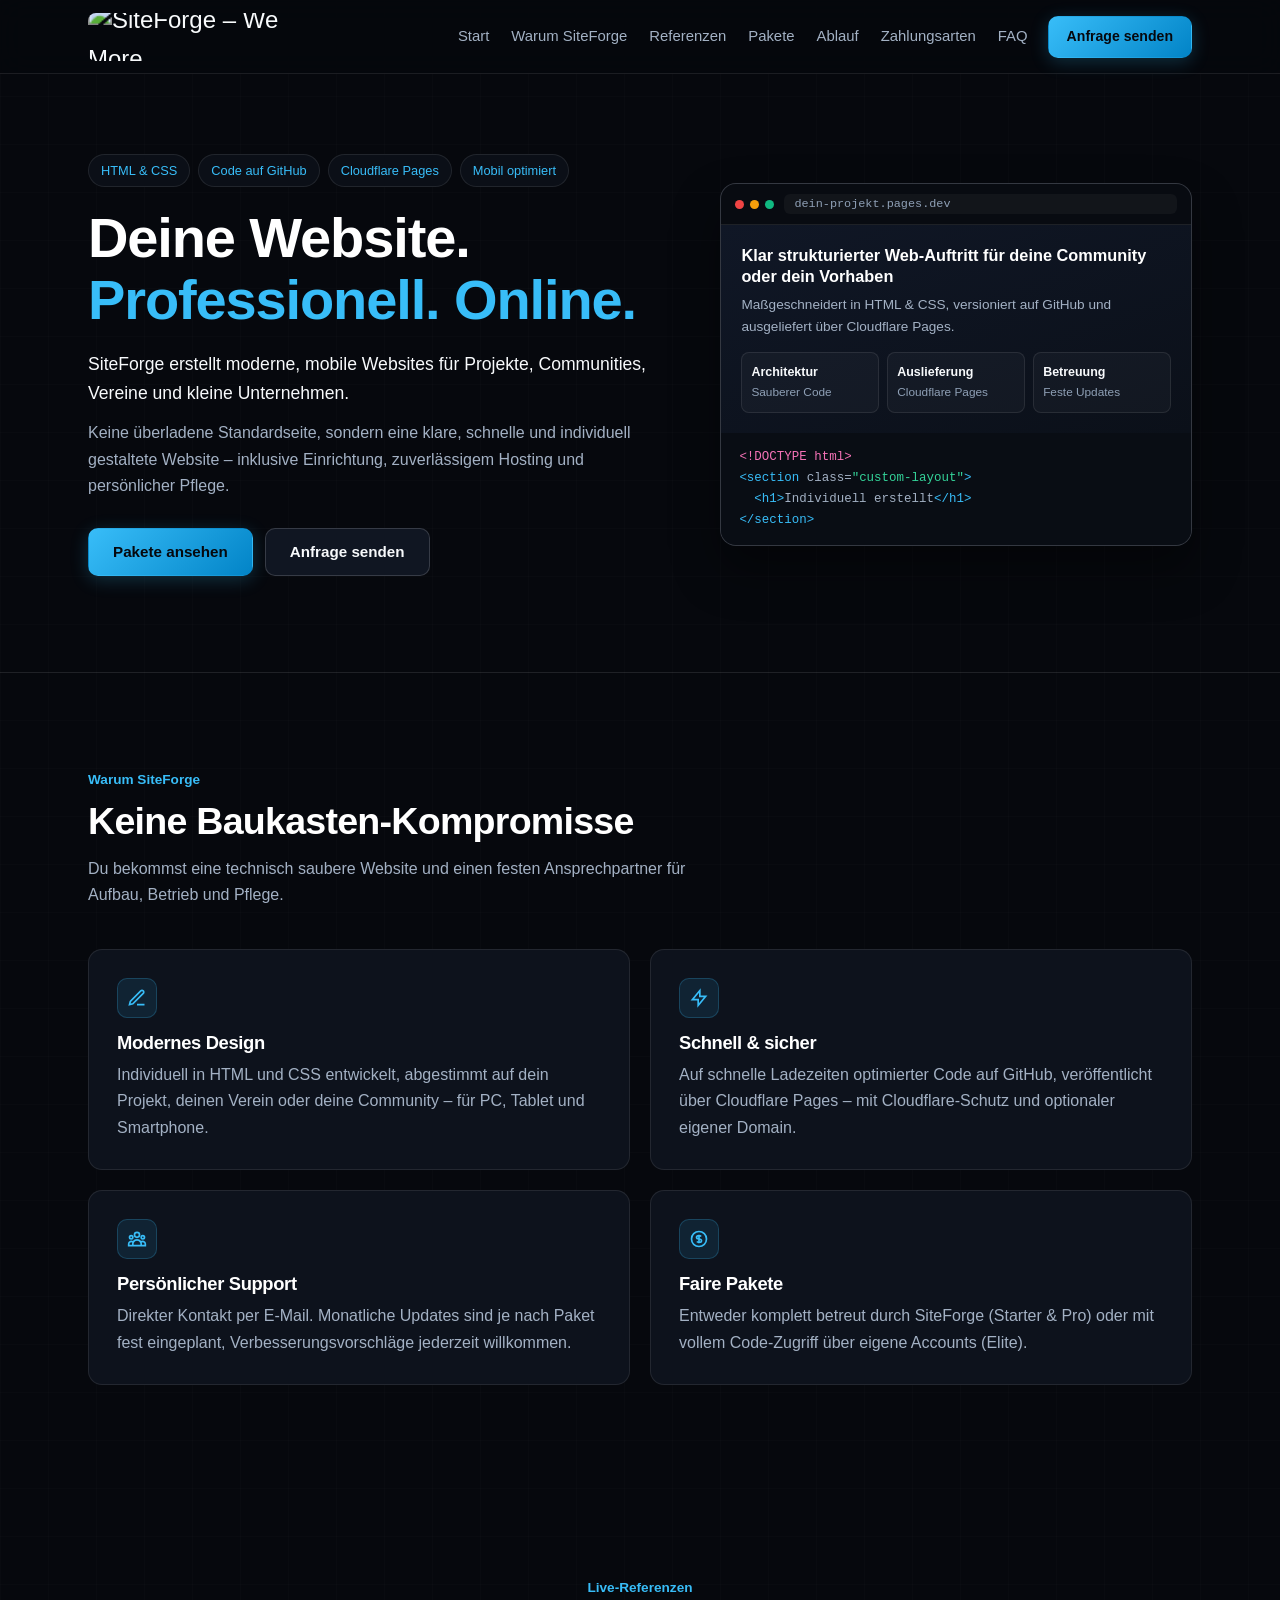
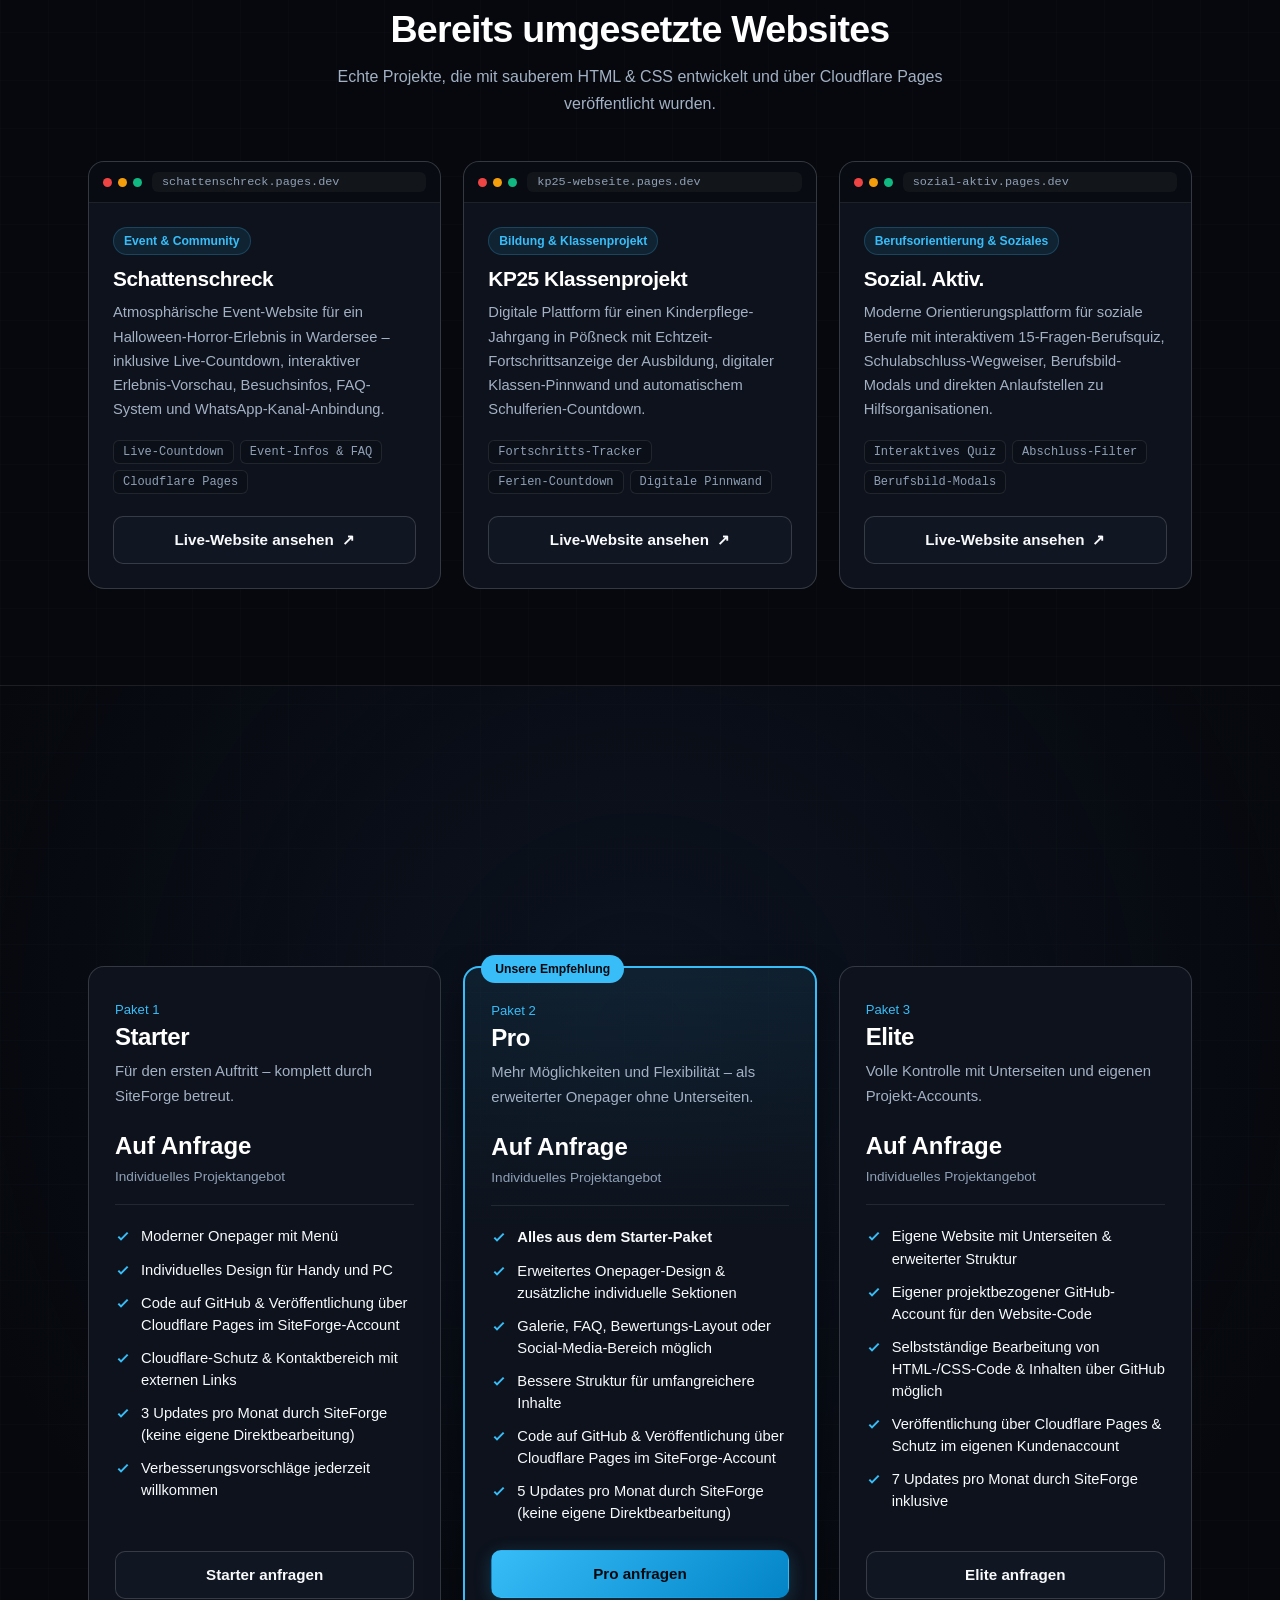
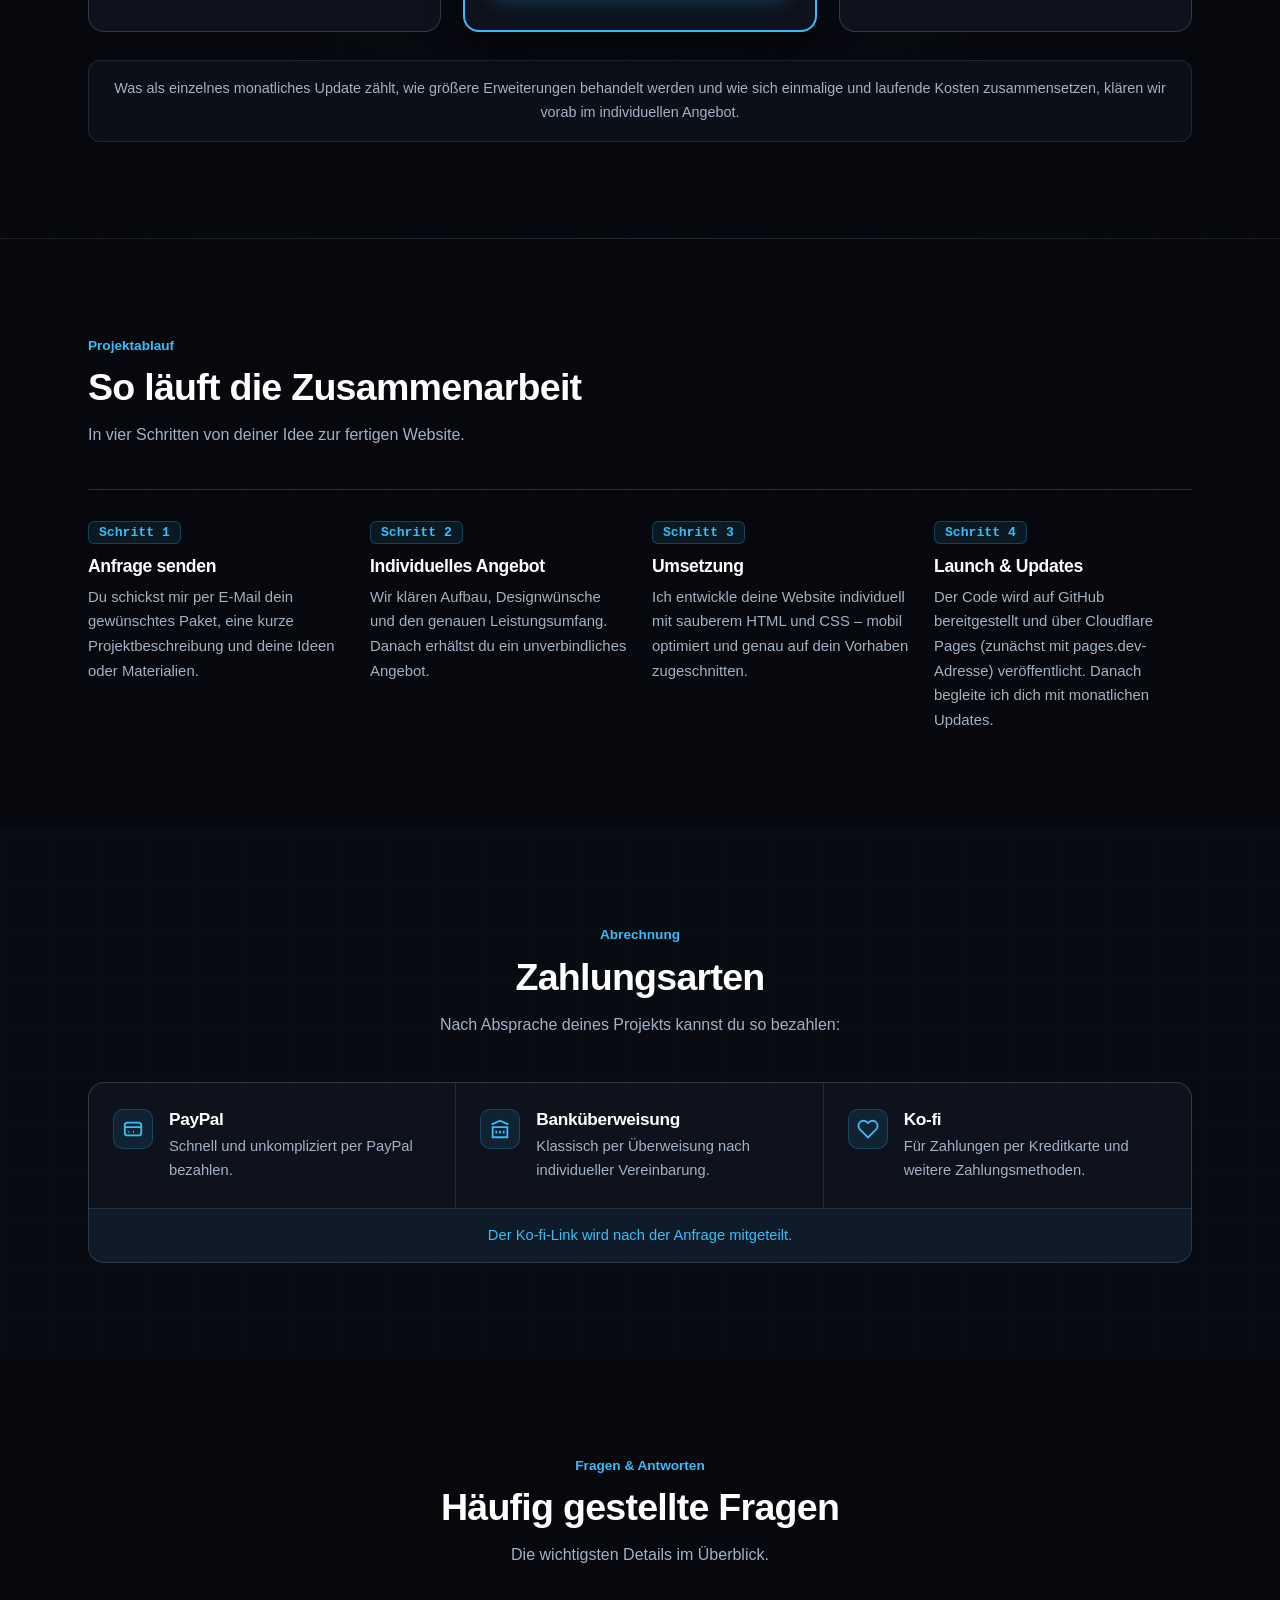
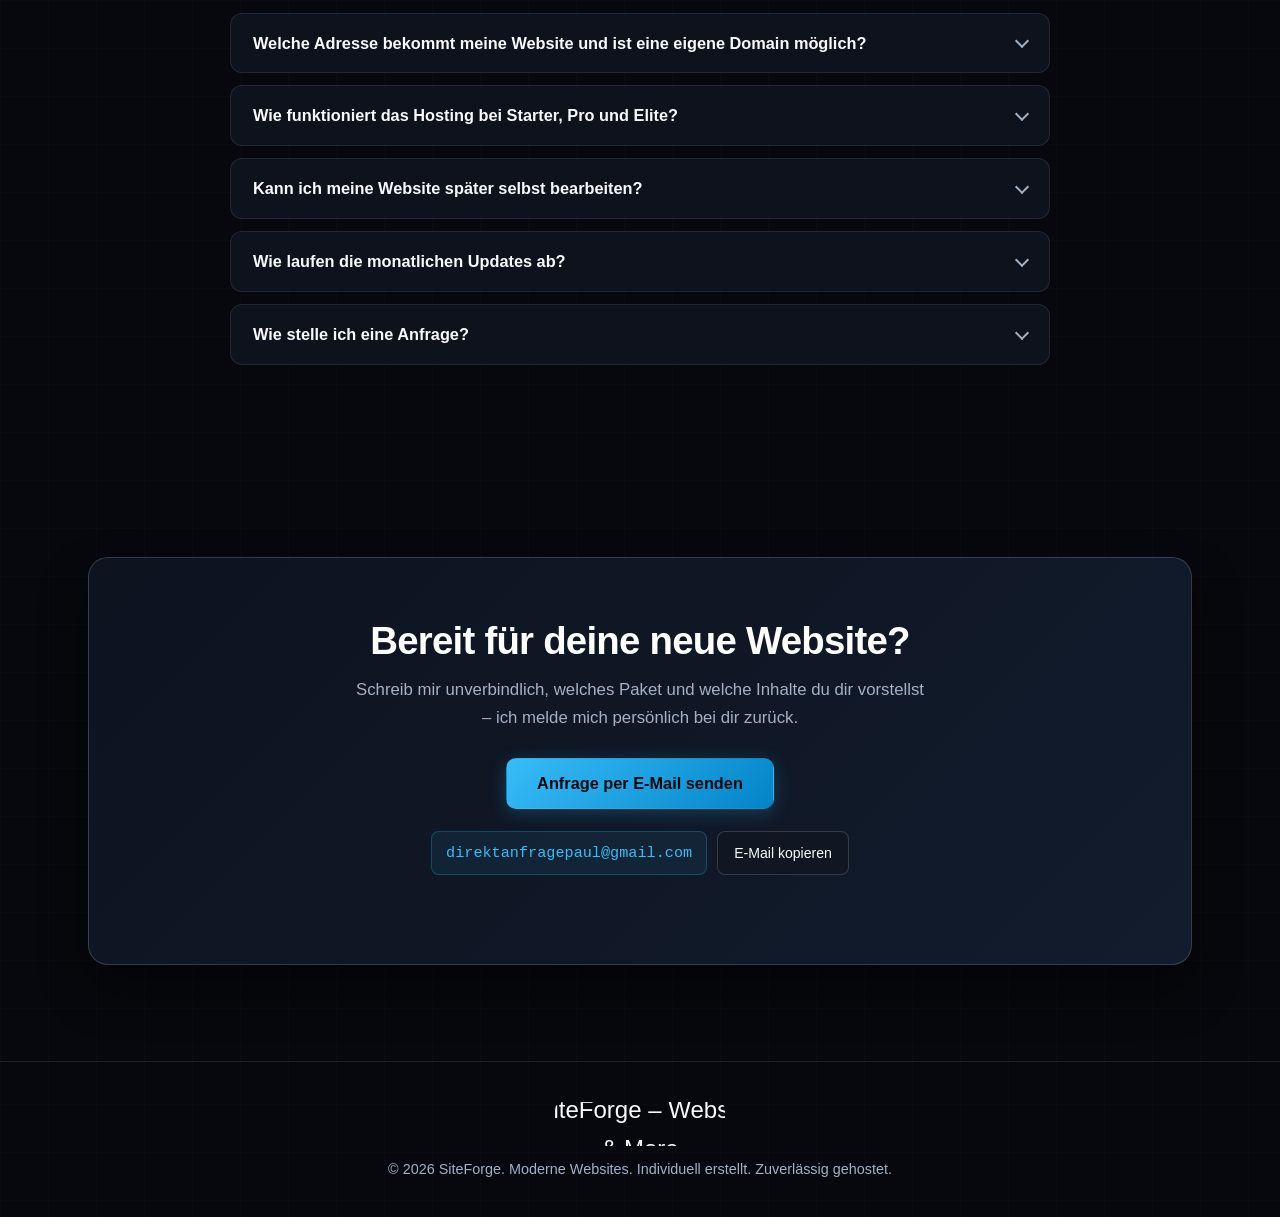
==== commit f69a2a1e: "index.html aktualisieren" ====
--- a/public/index.html
+++ b/public/index.html
@@ -51,7 +51,7 @@
 nav{display:flex;align-items:center;justify-content:space-between;gap:16px;height:var(--header-h)}
 .logo{display:block;flex-shrink:0;width:var(--logo-w);height:var(--logo-h);overflow:hidden;border-radius:8px}
 .logo img{display:block;width:100%;height:100%;object-fit:contain;object-position:left center;transform:scale(var(--logo-zoom));transform-origin:left center}
-.nav-links{display:flex;align-items:center;gap:22px;list-style:none}
+.nav-links{display:flex;align-items:center;gap:18px;list-style:none}
 .nav-links a:not(.btn){color:var(--muted);font-size:.93rem;font-weight:500;padding:8px 2px;white-space:nowrap;transition:color .2s}
 .nav-links a:not(.btn):hover{color:var(--accent)}
 .nav-links .btn{min-height:42px;padding:8px 18px;font-size:.88rem}
@@ -161,10 +161,23 @@
 .reveal-ready .reveal{opacity:0;transform:translateY(16px);transition:opacity .5s,transform .5s}
 .reveal-ready .reveal.in{opacity:1;transform:none}}
 
+/* Referenzen */
+.ref-grid{display:grid;grid-template-columns:repeat(3,minmax(0,1fr));gap:22px;align-items:stretch}
+.ref-card{background:var(--card);border:1px solid var(--line-strong);border-radius:16px;overflow:hidden;display:flex;flex-direction:column;min-width:0;transition:border-color .2s,transform .2s,box-shadow .2s}
+@media(hover:hover){.ref-card:hover{border-color:var(--line-active);transform:translateY(-3px);box-shadow:0 16px 36px rgba(0,0,0,.4)}}
+.ref-body{padding:24px;display:flex;flex-direction:column;flex-grow:1}
+.ref-badge{align-self:flex-start;font-size:.76rem;font-weight:600;color:var(--accent);background:var(--accent-soft);border:1px solid rgba(56,189,248,.22);padding:3px 10px;border-radius:20px;margin-bottom:12px}
+.ref-card h3{font-size:1.3rem;margin-bottom:8px}
+.ref-desc{font-size:.92rem;margin-bottom:18px;flex-grow:1}
+.ref-tags{display:flex;flex-wrap:wrap;gap:6px;margin-bottom:22px}
+.ref-tags span{font:.75rem var(--mono);color:var(--dim);background:var(--surface);border:1px solid var(--line);padding:4px 9px;border-radius:6px}
+.ref-link{gap:8px}
+
 /* Breakpoints */
 @media(min-width:1500px){:root{--header-h:76px;--logo-h:56px;--logo-w:220px}.container{max-width:1240px}}
 @media(max-width:1060px){
 :root{--header-h:64px}
+.ref-grid{grid-template-columns:minmax(0,1fr);max-width:520px;margin:0 auto}
 .js .burger{display:inline-flex}
 .js .nav-links{position:fixed;top:var(--header-h);left:0;right:0;max-height:calc(100vh - var(--header-h));max-height:calc(100dvh - var(--header-h));overflow-y:auto;flex-direction:column;align-items:stretch;gap:6px;padding:18px var(--pad) 28px;background:rgba(6,8,13,.98);border-bottom:1px solid var(--line-strong);box-shadow:0 20px 40px rgba(0,0,0,.6);visibility:hidden;opacity:0;transform:translateY(-8px);transition:opacity .2s,transform .2s,visibility .2s}
 .js .nav-links.open{visibility:visible;opacity:1;transform:none}
@@ -208,6 +221,7 @@
 <ul class="nav-links" id="navLinks">
 <li><a href="#start">Start</a></li>
 <li><a href="#warum-siteforge">Warum SiteForge</a></li>
+<li><a href="#referenzen">Referenzen</a></li>
 <li><a href="#pakete">Pakete</a></li>
 <li><a href="#ablauf">Ablauf</a></li>
 <li><a href="#zahlungsarten">Zahlungsarten</a></li>
@@ -259,6 +273,48 @@
 <article class="why-item"><div class="icon" aria-hidden="true"><svg width="20" height="20" fill="none" stroke="currentColor" stroke-width="2" viewBox="0 0 24 24"><path d="M13 10V3L4 14h7v7l9-11h-7z"/></svg></div><h3>Schnell &amp; sicher</h3><p>Auf schnelle Ladezeiten optimierter Code auf GitHub, veröffentlicht über Cloudflare Pages – mit Cloudflare-Schutz und optionaler eigener Domain.</p></article>
 <article class="why-item"><div class="icon" aria-hidden="true"><svg width="20" height="20" fill="none" stroke="currentColor" stroke-width="2" viewBox="0 0 24 24"><path d="M17 20h5v-2a3 3 0 00-5.356-1.857M17 20H7m10 0v-2c0-.656-.126-1.283-.356-1.857M7 20H2v-2a3 3 0 015.356-1.857M7 20v-2c0-.656.126-1.283.356-1.857m0 0a5.002 5.002 0 019.288 0M15 7a3 3 0 11-6 0 3 3 0 016 0zm6 3a2 2 0 11-4 0 2 2 0 014 0zM7 10a2 2 0 11-4 0 2 2 0 014 0z"/></svg></div><h3>Persönlicher Support</h3><p>Direkter Kontakt per E-Mail. Monatliche Updates sind je nach Paket fest eingeplant, Verbesserungsvorschläge jederzeit willkommen.</p></article>
 <article class="why-item"><div class="icon" aria-hidden="true"><svg width="20" height="20" fill="none" stroke="currentColor" stroke-width="2" viewBox="0 0 24 24"><path d="M12 8c-1.657 0-3 .895-3 2s1.343 2 3 2 3 .895 3 2-1.343 2-3 2m0-8c1.11 0 2.08.402 2.599 1M12 8V7m0 1v8m0 0v1m0-1c-1.11 0-2.08-.402-2.599-1M21 12a9 9 0 11-18 0 9 9 0 0118 0z"/></svg></div><h3>Faire Pakete</h3><p>Entweder komplett betreut durch SiteForge (Starter &amp; Pro) oder mit vollem Code-Zugriff über eigene Accounts (Elite).</p></article>
+</div>
+</div>
+</section>
+
+<section id="referenzen">
+<div class="container">
+<div class="section-head reveal">
+<p class="eyebrow">Live-Referenzen</p>
+<h2>Bereits umgesetzte Websites</h2>
+<p>Echte Projekte, die mit sauberem HTML &amp; CSS entwickelt und über Cloudflare Pages veröffentlicht wurden.</p>
+</div>
+<div class="ref-grid">
+<article class="ref-card reveal">
+<div class="sc-bar" aria-hidden="true"><div class="dots"><i></i><i></i><i></i></div><div class="sc-url">schattenschreck.pages.dev</div></div>
+<div class="ref-body">
+<span class="ref-badge">Event &amp; Community</span>
+<h3>Schattenschreck</h3>
+<p class="ref-desc">Atmosphärische Event-Website für ein Halloween-Horror-Erlebnis in Wardersee – inklusive Live-Countdown, interaktiver Erlebnis-Vorschau, Besuchsinfos, FAQ-System und WhatsApp-Kanal-Anbindung.</p>
+<div class="ref-tags"><span>Live-Countdown</span><span>Event-Infos &amp; FAQ</span><span>Cloudflare Pages</span></div>
+<a href="https://schattenschreck.pages.dev/" target="_blank" rel="noopener noreferrer" class="btn btn-secondary btn-block ref-link" aria-label="Website von Schattenschreck in neuem Tab öffnen">Live-Website ansehen <span aria-hidden="true">↗</span></a>
+</div>
+</article>
+<article class="ref-card reveal">
+<div class="sc-bar" aria-hidden="true"><div class="dots"><i></i><i></i><i></i></div><div class="sc-url">kp25-webseite.pages.dev</div></div>
+<div class="ref-body">
+<span class="ref-badge">Bildung &amp; Klassenprojekt</span>
+<h3>KP25 Klassenprojekt</h3>
+<p class="ref-desc">Digitale Plattform für einen Kinderpflege-Jahrgang in Pößneck mit Echtzeit-Fortschrittsanzeige der Ausbildung, digitaler Klassen-Pinnwand und automatischem Schulferien-Countdown.</p>
+<div class="ref-tags"><span>Fortschritts-Tracker</span><span>Ferien-Countdown</span><span>Digitale Pinnwand</span></div>
+<a href="https://kp25-webseite.pages.dev/#start" target="_blank" rel="noopener noreferrer" class="btn btn-secondary btn-block ref-link" aria-label="Website vom KP25 Klassenprojekt in neuem Tab öffnen">Live-Website ansehen <span aria-hidden="true">↗</span></a>
+</div>
+</article>
+<article class="ref-card reveal">
+<div class="sc-bar" aria-hidden="true"><div class="dots"><i></i><i></i><i></i></div><div class="sc-url">sozial-aktiv.pages.dev</div></div>
+<div class="ref-body">
+<span class="ref-badge">Berufsorientierung &amp; Soziales</span>
+<h3>Sozial. Aktiv.</h3>
+<p class="ref-desc">Moderne Orientierungsplattform für soziale Berufe mit interaktivem 15-Fragen-Berufsquiz, Schulabschluss-Wegweiser, Berufsbild-Modals und direkten Anlaufstellen zu Hilfsorganisationen.</p>
+<div class="ref-tags"><span>Interaktives Quiz</span><span>Abschluss-Filter</span><span>Berufsbild-Modals</span></div>
+<a href="https://sozial-aktiv.pages.dev/" target="_blank" rel="noopener noreferrer" class="btn btn-secondary btn-block ref-link" aria-label="Website von Sozial. Aktiv. in neuem Tab öffnen">Live-Website ansehen <span aria-hidden="true">↗</span></a>
+</div>
+</article>
 </div>
 </div>
 </section>
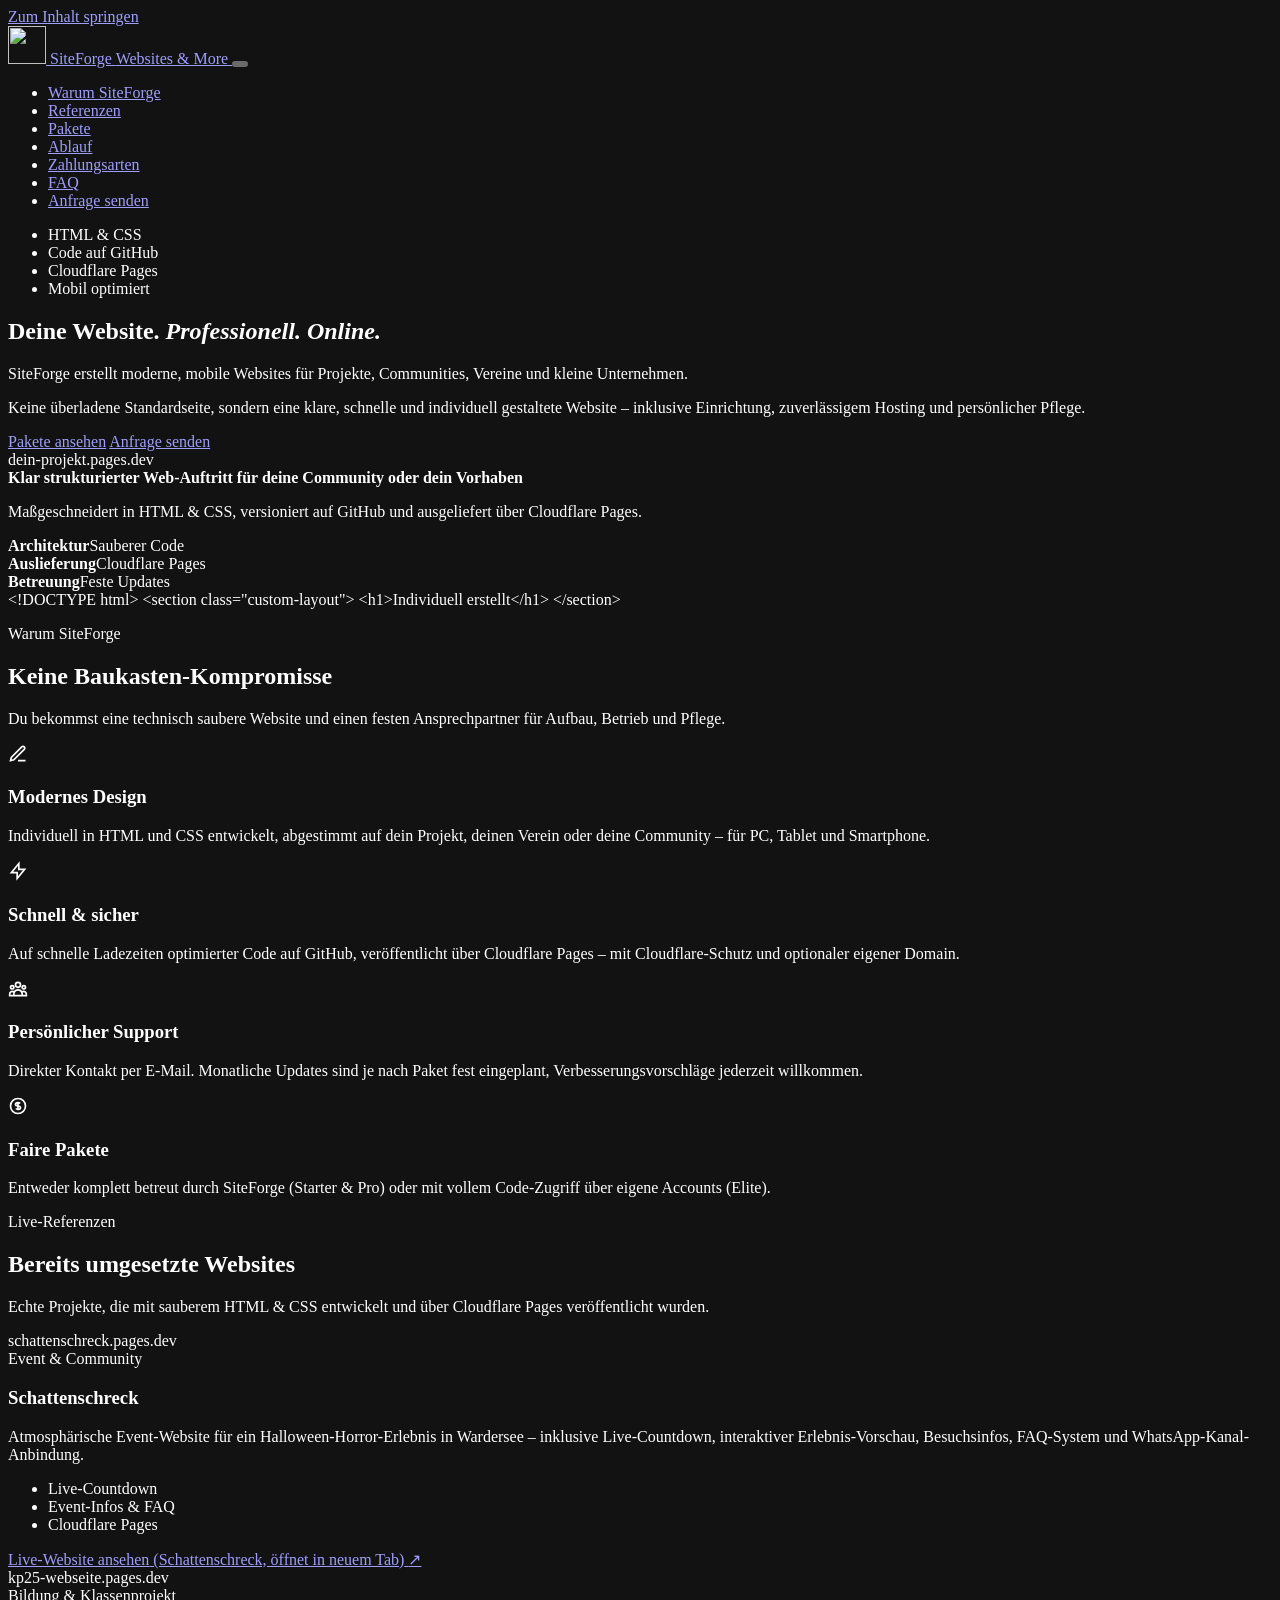
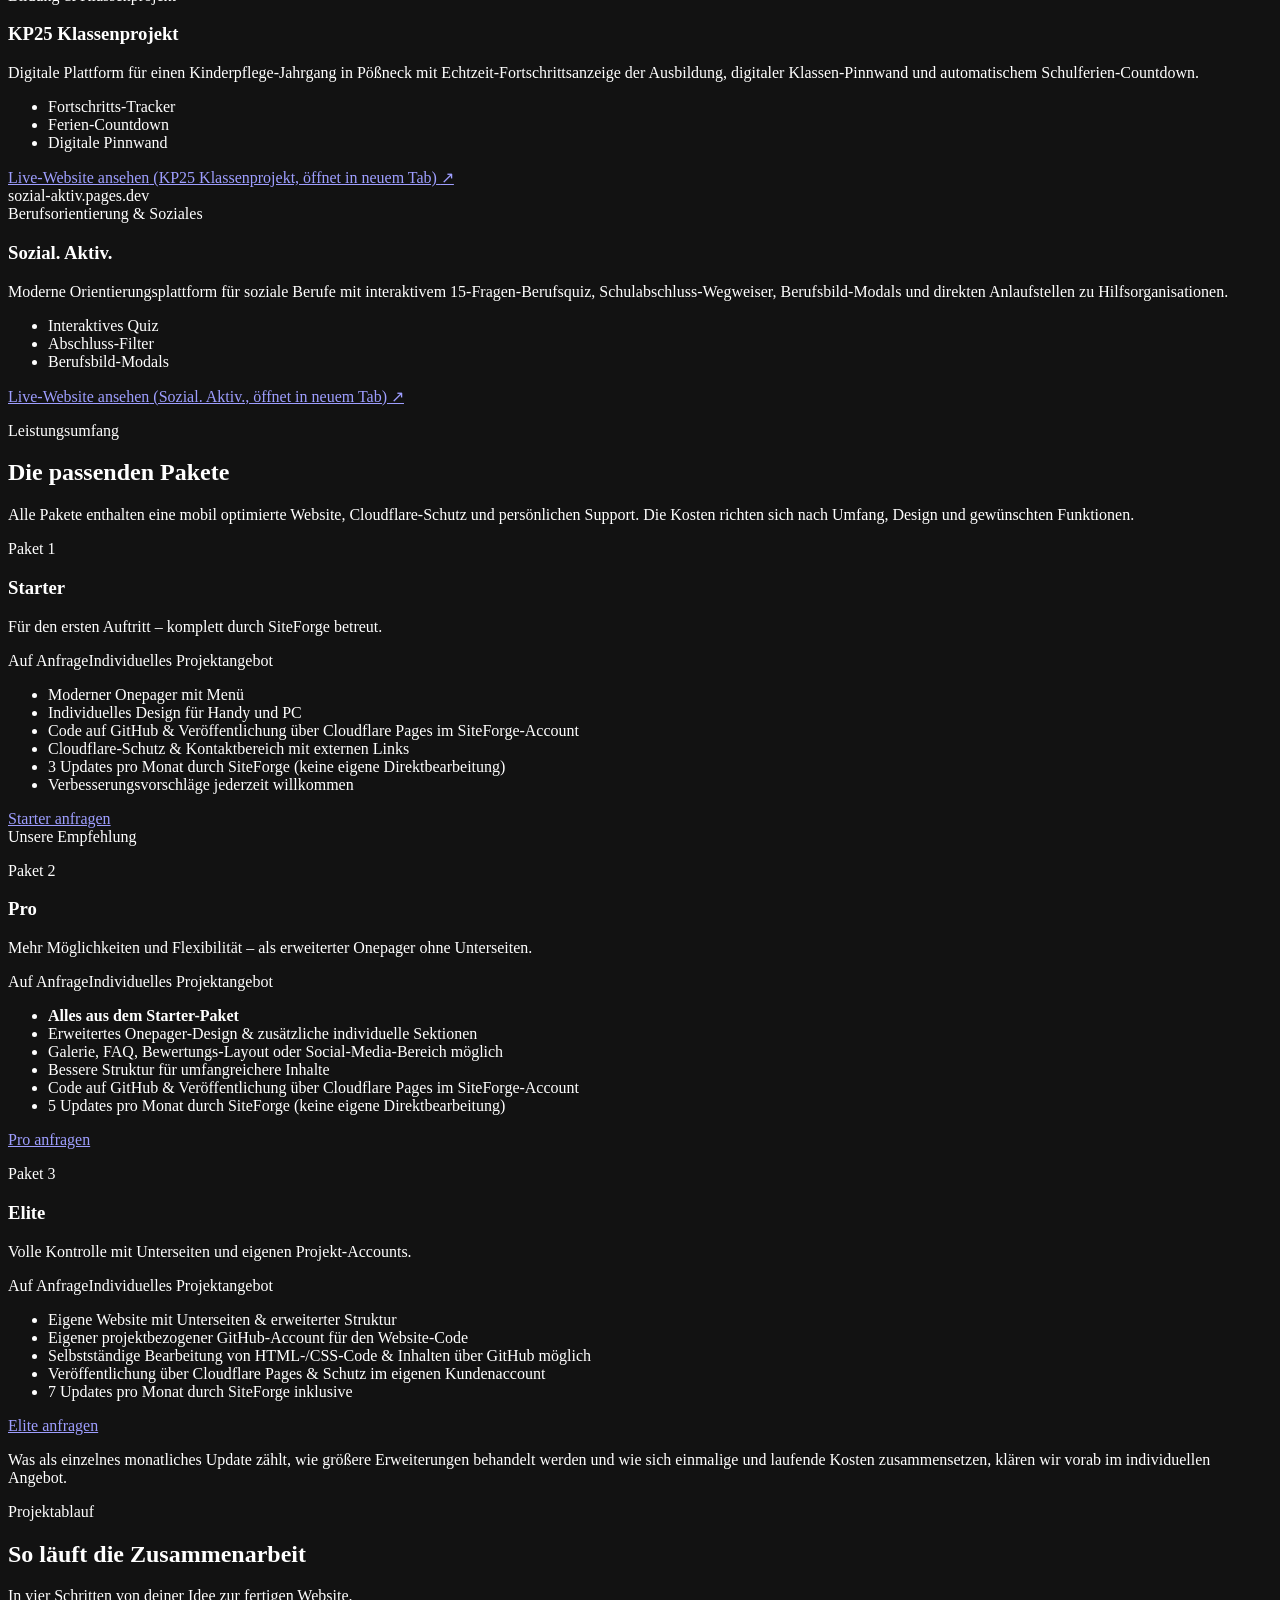
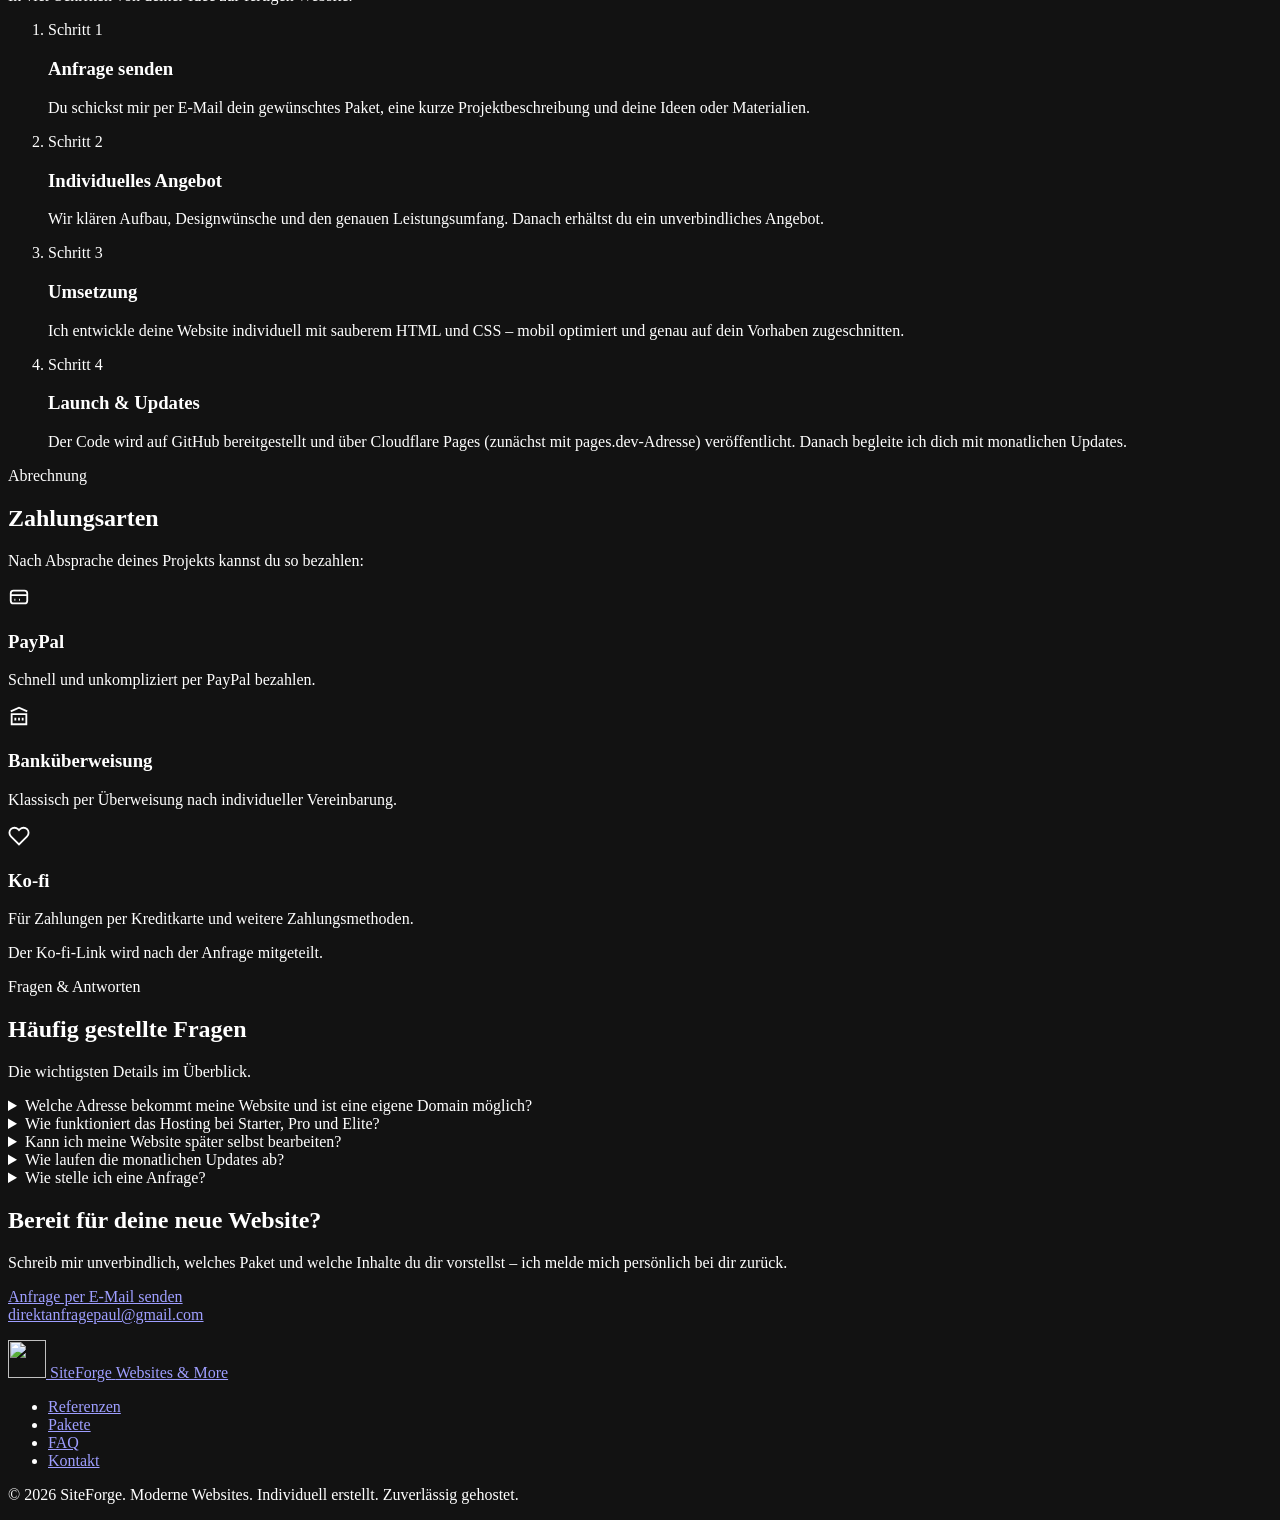
==== commit 65d757cd: "Website neu strukturiert, eigenes Logo, Mobil/SEO/Accessibility verbessert - CSS und JS aus index.ht" ====
--- a/public/index.html
+++ b/public/index.html
@@ -2,497 +2,354 @@
 <html lang="de">
 <head>
 <meta charset="UTF-8">
-<meta name="viewport" content="width=device-width, initial-scale=1">
+<meta name="viewport" content="width=device-width, initial-scale=1, viewport-fit=cover">
+<title>SiteForge – Individuelle Websites, professionell erstellt &amp; gehostet</title>
+<meta name="description" content="SiteForge erstellt, hostet und pflegt mobil optimierte HTML- &amp; CSS-Websites für Projekte, Communities, Vereine und kleine Unternehmen – Code auf GitHub, Hosting über Cloudflare Pages.">
+<meta name="robots" content="index, follow">
 <meta name="theme-color" content="#06080d">
-<title>SiteForge — Individuelle Websites, professionell erstellt &amp; gehostet</title>
-<meta name="description" content="SiteForge erstellt, hostet und pflegt mobil optimierte HTML- &amp; CSS-Websites für Projekte, Communities, Vereine und kleine Unternehmen – Code auf GitHub, Hosting über Cloudflare Pages.">
-<style>
-:root{
---bg:#06080d;--surface:#0b0f17;--elev:#101622;--hover:#151d2c;--card:#0d121c;
---line:rgba(255,255,255,.09);--line-strong:rgba(255,255,255,.16);--line-active:rgba(56,189,248,.5);
---accent:#38bdf8;--accent-dark:#0284c7;--accent-soft:rgba(56,189,248,.1);
---text:#f8fafc;--muted:#a3b1c4;--dim:#8fa0b6;
---sans:-apple-system,BlinkMacSystemFont,"Segoe UI",Roboto,"Helvetica Neue",Arial,sans-serif;
---mono:ui-monospace,SFMono-Regular,Menlo,Consolas,monospace;
---header-h:68px;--logo-h:48px;--logo-w:190px;--logo-zoom:1.5;
---gap:clamp(56px,8vw,96px);--pad:clamp(16px,4vw,28px)}
-*,*::before,*::after{box-sizing:border-box;margin:0;padding:0}
-html{scroll-behavior:smooth;scroll-padding-top:calc(var(--header-h) + 16px);-webkit-text-size-adjust:100%}
-body{background:var(--bg);color:var(--text);font-family:var(--sans);line-height:1.65;overflow-x:hidden;-webkit-font-smoothing:antialiased;
-background-image:linear-gradient(rgba(255,255,255,.012) 1px,transparent 1px),linear-gradient(90deg,rgba(255,255,255,.012) 1px,transparent 1px);background-size:48px 48px}
-h1,h2,h3{color:#fff;font-weight:700;letter-spacing:-.02em;line-height:1.2;overflow-wrap:break-word;hyphens:auto}
-p{color:var(--muted);overflow-wrap:break-word}
-a{color:inherit;text-decoration:none}
-img{max-width:100%}
-code{font-family:var(--mono);font-size:.9em;color:var(--accent);overflow-wrap:anywhere}
-:focus-visible{outline:2px solid var(--accent);outline-offset:3px;border-radius:4px}
-.container{max-width:1160px;margin:0 auto;padding:0 var(--pad)}
-section{padding:var(--gap) 0}
-main:focus,section:focus{outline:none}
-.skip-link{position:fixed;top:10px;left:10px;z-index:2000;background:var(--accent);color:#06080d;font-weight:700;padding:10px 16px;border-radius:8px;transform:translateY(-200%);transition:transform .2s}
-.skip-link:focus{transform:none;outline:2px solid #fff}
-.eyebrow{font-size:.85rem;font-weight:600;color:var(--accent);margin-bottom:8px}
-.section-head{max-width:640px;margin:0 auto 44px;text-align:center}
-.section-head.left{margin:0 0 40px;text-align:left}
-.section-head h2{font-size:clamp(1.7rem,3.4vw,2.35rem);margin-bottom:12px}
-
-/* Buttons */
-.btn{display:inline-flex;align-items:center;justify-content:center;min-height:48px;padding:12px 24px;border-radius:10px;font:600 .95rem/1.3 var(--sans);text-align:center;cursor:pointer;border:1px solid transparent;transition:background-color .2s,border-color .2s,box-shadow .2s,transform .2s}
-.btn-primary{background:linear-gradient(135deg,#38bdf8,#0284c7);color:#06080d;box-shadow:0 4px 18px rgba(56,189,248,.22)}
-.btn-primary:hover{box-shadow:0 6px 24px rgba(56,189,248,.35);filter:brightness(1.08)}
-.btn-secondary{background:var(--elev);color:var(--text);border-color:var(--line-strong)}
-.btn-secondary:hover{background:var(--hover);border-color:var(--line-active)}
-.btn-block{width:100%}
-@media(hover:hover){.btn:hover{transform:translateY(-2px)}}
-
-/* Header */
-header{position:sticky;top:0;z-index:1000;background:rgba(6,8,13,.94);border-bottom:1px solid var(--line)}
-@supports(backdrop-filter:blur(1px)){header{background:rgba(6,8,13,.82);backdrop-filter:blur(14px)}}
-nav{display:flex;align-items:center;justify-content:space-between;gap:16px;height:var(--header-h)}
-.logo{display:block;flex-shrink:0;width:var(--logo-w);height:var(--logo-h);overflow:hidden;border-radius:8px}
-.logo img{display:block;width:100%;height:100%;object-fit:contain;object-position:left center;transform:scale(var(--logo-zoom));transform-origin:left center}
-.nav-links{display:flex;align-items:center;gap:18px;list-style:none}
-.nav-links a:not(.btn){color:var(--muted);font-size:.93rem;font-weight:500;padding:8px 2px;white-space:nowrap;transition:color .2s}
-.nav-links a:not(.btn):hover{color:var(--accent)}
-.nav-links .btn{min-height:42px;padding:8px 18px;font-size:.88rem}
-.burger{display:none;width:44px;height:44px;align-items:center;justify-content:center;background:none;border:1px solid var(--line);border-radius:10px;cursor:pointer;flex-shrink:0}
-.burger-box{display:flex;flex-direction:column;justify-content:space-between;width:20px;height:14px}
-.burger-box span{height:2px;background:var(--text);border-radius:2px;transition:transform .2s,opacity .2s}
-.burger.active .burger-box span:nth-child(1){transform:translateY(6px) rotate(45deg)}
-.burger.active .burger-box span:nth-child(2){opacity:0}
-.burger.active .burger-box span:nth-child(3){transform:translateY(-6px) rotate(-45deg)}
-
-/* Hero */
-.hero{padding:clamp(40px,7vw,80px) 0 var(--gap);border-bottom:1px solid var(--line)}
-.hero-grid{display:grid;grid-template-columns:minmax(0,1.1fr) minmax(0,.9fr);gap:clamp(32px,5vw,56px);align-items:center}
-.tags{display:flex;flex-wrap:wrap;gap:8px;margin-bottom:20px}
-.tag{background:var(--surface);border:1px solid var(--line);padding:5px 12px;border-radius:30px;font-size:.8rem;color:var(--accent)}
-.hero h1{font-size:clamp(2rem,5vw,3.5rem);line-height:1.1;margin-bottom:20px}
-.hero h1 em{font-style:normal;color:var(--accent)}
-.lead{font-size:1.1rem;color:var(--text);max-width:34em;margin-bottom:12px}
-.hero p.sub{max-width:34em;margin-bottom:28px}
-.actions{display:flex;flex-wrap:wrap;gap:12px}
-.showcase{background:var(--card);border:1px solid var(--line-strong);border-radius:16px;overflow:hidden;box-shadow:0 24px 48px rgba(0,0,0,.4);min-width:0}
-.sc-bar{display:flex;align-items:center;gap:10px;padding:10px 14px;background:rgba(0,0,0,.4);border-bottom:1px solid var(--line)}
-.dots{display:flex;gap:6px}
-.dots i{width:9px;height:9px;border-radius:50%;background:#ef4444}
-.dots i:nth-child(2){background:#f59e0b}.dots i:nth-child(3){background:#10b981}
-.sc-url{flex:1;min-width:0;font:.74rem var(--mono);color:var(--dim);background:rgba(255,255,255,.04);padding:3px 10px;border-radius:6px;overflow:hidden;text-overflow:ellipsis;white-space:nowrap}
-.sc-body{padding:20px;background:linear-gradient(160deg,#101726,#0b1019)}
-.sc-body strong{display:block;color:#fff;font-size:1.02rem;line-height:1.3;margin-bottom:6px}
-.sc-body p{font-size:.85rem;margin-bottom:14px}
-.sc-grid{display:grid;grid-template-columns:repeat(3,minmax(0,1fr));gap:8px}
-.sc-grid div{background:rgba(255,255,255,.03);border:1px solid var(--line);border-radius:8px;padding:9px;font-size:.74rem;color:var(--dim)}
-.sc-grid b{display:block;color:var(--text);font-size:.78rem}
-.code{padding:14px 18px;background:#090d14;font:.78rem/1.7 var(--mono);color:var(--muted);overflow-x:auto;white-space:pre}
-.k{color:#f472b6}.e{color:#38bdf8}.s{color:#34d399}
-
-/* Warum */
-.why{display:grid;grid-template-columns:repeat(2,minmax(0,1fr));gap:20px}
-.why-item{background:var(--card);border:1px solid var(--line);border-radius:14px;padding:28px;min-width:0}
-.icon{width:40px;height:40px;display:flex;align-items:center;justify-content:center;border-radius:10px;background:var(--accent-soft);border:1px solid rgba(56,189,248,.22);color:var(--accent);margin-bottom:14px}
-.why-item h3{font-size:1.15rem;margin-bottom:8px}
-
-/* Pakete */
-.packages{background:radial-gradient(circle at 50% 30%,rgba(16,26,44,.6),transparent 70%);border-block:1px solid var(--line)}
-.pkg-grid{display:grid;grid-template-columns:repeat(3,minmax(0,1fr));gap:22px;align-items:stretch}
-.pkg{background:var(--card);border:1px solid var(--line-strong);border-radius:16px;padding:32px 26px;display:flex;flex-direction:column;position:relative;min-width:0}
-.pkg.featured{border:2px solid var(--accent);background:linear-gradient(180deg,rgba(56,189,248,.09),var(--card) 40%);box-shadow:0 14px 36px rgba(0,0,0,.45)}
-.badge{position:absolute;top:-13px;left:16px;background:var(--accent);color:#06080d;font-size:.76rem;font-weight:800;padding:4px 14px;border-radius:30px}
-.pkg-label{font-size:.82rem;color:var(--accent);margin-bottom:2px}
-.pkg h3{font-size:1.5rem;margin-bottom:8px}
-.pkg-desc{font-size:.93rem;margin-bottom:18px;min-height:3.2em}
-.price{padding-bottom:16px;margin-bottom:20px;border-bottom:1px solid var(--line);font-size:1.5rem;font-weight:800;color:#fff}
-.price span{display:block;font-size:.85rem;font-weight:500;color:var(--dim)}
-.pkg ul{list-style:none;display:flex;flex-direction:column;gap:11px;margin-bottom:26px;flex-grow:1}
-.pkg li{display:flex;gap:10px;font-size:.92rem;line-height:1.5}
-.pkg li::before{content:"";flex:0 0 16px;height:16px;margin-top:3px;background:var(--accent);-webkit-mask:url("data:image/svg+xml,%3Csvg xmlns='http://www.w3.org/2000/svg' viewBox='0 0 24 24' fill='none' stroke='black' stroke-width='3'%3E%3Cpath d='M5 13l4 4L19 7'/%3E%3C/svg%3E") center/contain no-repeat;mask:url("data:image/svg+xml,%3Csvg xmlns='http://www.w3.org/2000/svg' viewBox='0 0 24 24' fill='none' stroke='black' stroke-width='3'%3E%3Cpath d='M5 13l4 4L19 7'/%3E%3C/svg%3E") center/contain no-repeat}
-.note{margin-top:28px;padding:16px 22px;background:var(--surface);border:1px solid var(--line);border-radius:12px;font-size:.9rem;text-align:center}
-
-/* Ablauf */
-.steps{list-style:none;display:grid;grid-template-columns:repeat(4,minmax(0,1fr));gap:24px;border-top:1px solid var(--line-strong);padding-top:28px}
-.step-num{display:inline-block;font:700 .82rem var(--mono);color:var(--accent);background:var(--accent-soft);border:1px solid rgba(56,189,248,.25);padding:3px 10px;border-radius:6px;margin-bottom:12px}
-.steps h3{font-size:1.1rem;margin-bottom:8px}
-.steps p{font-size:.93rem}
-
-/* Zahlung */
-.pay{background:rgba(11,15,23,.5)}
-.pay-panel{background:var(--card);border:1px solid var(--line-strong);border-radius:16px;overflow:hidden}
-.pay-grid{display:grid;grid-template-columns:repeat(3,minmax(0,1fr))}
-.pay-item{display:flex;gap:16px;padding:26px 24px;border-right:1px solid var(--line);min-width:0}
-.pay-item:last-child{border-right:0}
-.pay-item .icon{flex-shrink:0;margin:0}
-.pay-item h3{font-size:1.08rem;margin-bottom:4px}
-.pay-item p{font-size:.92rem}
-.pay-note{padding:14px 20px;text-align:center;font-size:.92rem;color:var(--accent);background:rgba(56,189,248,.05);border-top:1px solid var(--line)}
-
-/* FAQ */
-.faq{max-width:820px;margin:0 auto;display:flex;flex-direction:column;gap:12px}
-.faq details{background:var(--card);border:1px solid var(--line);border-radius:12px}
-.faq details[open]{border-color:var(--line-active)}
-.faq summary{display:flex;justify-content:space-between;align-items:center;gap:16px;min-height:56px;padding:16px 22px;font-weight:600;font-size:1.02rem;cursor:pointer;list-style:none;border-radius:12px}
-.faq summary::-webkit-details-marker{display:none}
-.faq summary::after{content:"";flex:0 0 10px;height:10px;border:solid var(--muted);border-width:0 2px 2px 0;transform:rotate(45deg);margin-top:-4px;transition:transform .2s}
-.faq details[open] summary::after{transform:rotate(-135deg);margin-top:4px;border-color:var(--accent)}
-.faq .answer{padding:0 22px 20px;color:var(--muted);font-size:.95rem}
-
-/* Kontakt */
-.cta{background:linear-gradient(135deg,#0d131f,#121c2d);border:1px solid var(--line-strong);border-radius:20px;padding:clamp(36px,6vw,60px) clamp(18px,4vw,32px);text-align:center;box-shadow:0 24px 48px rgba(0,0,0,.4)}
-.cta h2{font-size:clamp(1.7rem,3.4vw,2.4rem);margin-bottom:12px}
-.cta p{max-width:34em;margin:0 auto 26px;font-size:1.05rem}
-.cta .btn{padding:14px 30px;font-size:1.02rem}
-.contact-alt{margin-top:22px;display:flex;flex-direction:column;align-items:center;gap:10px}
-.contact-row{display:flex;flex-wrap:wrap;justify-content:center;align-items:center;gap:10px;max-width:100%}
-.email{font:.95rem var(--mono);color:var(--accent);padding:10px 14px;border-radius:8px;background:rgba(56,189,248,.07);border:1px solid rgba(56,189,248,.25);overflow-wrap:anywhere;min-height:44px;display:inline-flex;align-items:center}
-.email:hover{background:rgba(56,189,248,.14)}
-.btn-copy{min-height:44px;padding:8px 16px;border-radius:8px;background:var(--elev);color:var(--text);border:1px solid var(--line-strong);font:500 .88rem var(--sans);cursor:pointer}
-.btn-copy:hover{background:var(--hover);border-color:var(--line-active)}
-.btn-copy[hidden]{display:none}
-.status{min-height:1.4em;font-size:.88rem;color:#34d399}
-
-footer{border-top:1px solid var(--line);padding:40px 0;text-align:center}
-.footer-inner{display:flex;flex-direction:column;align-items:center;gap:12px}
-footer .logo{--logo-h:44px;--logo-w:170px}
-footer .logo img{object-position:center;transform-origin:center}
-footer p{font-size:.9rem}
-
-/* Scroll-Reveal (nur mit JS) */
-@media(prefers-reduced-motion:no-preference){
-.reveal-ready .reveal{opacity:0;transform:translateY(16px);transition:opacity .5s,transform .5s}
-.reveal-ready .reveal.in{opacity:1;transform:none}}
-
-/* Referenzen */
-.ref-grid{display:grid;grid-template-columns:repeat(3,minmax(0,1fr));gap:22px;align-items:stretch}
-.ref-card{background:var(--card);border:1px solid var(--line-strong);border-radius:16px;overflow:hidden;display:flex;flex-direction:column;min-width:0;transition:border-color .2s,transform .2s,box-shadow .2s}
-@media(hover:hover){.ref-card:hover{border-color:var(--line-active);transform:translateY(-3px);box-shadow:0 16px 36px rgba(0,0,0,.4)}}
-.ref-body{padding:24px;display:flex;flex-direction:column;flex-grow:1}
-.ref-badge{align-self:flex-start;font-size:.76rem;font-weight:600;color:var(--accent);background:var(--accent-soft);border:1px solid rgba(56,189,248,.22);padding:3px 10px;border-radius:20px;margin-bottom:12px}
-.ref-card h3{font-size:1.3rem;margin-bottom:8px}
-.ref-desc{font-size:.92rem;margin-bottom:18px;flex-grow:1}
-.ref-tags{display:flex;flex-wrap:wrap;gap:6px;margin-bottom:22px}
-.ref-tags span{font:.75rem var(--mono);color:var(--dim);background:var(--surface);border:1px solid var(--line);padding:4px 9px;border-radius:6px}
-.ref-link{gap:8px}
-
-/* Breakpoints */
-@media(min-width:1500px){:root{--header-h:76px;--logo-h:56px;--logo-w:220px}.container{max-width:1240px}}
-@media(max-width:1060px){
-:root{--header-h:64px}
-.ref-grid{grid-template-columns:minmax(0,1fr);max-width:520px;margin:0 auto}
-.js .burger{display:inline-flex}
-.js .nav-links{position:fixed;top:var(--header-h);left:0;right:0;max-height:calc(100vh - var(--header-h));max-height:calc(100dvh - var(--header-h));overflow-y:auto;flex-direction:column;align-items:stretch;gap:6px;padding:18px var(--pad) 28px;background:rgba(6,8,13,.98);border-bottom:1px solid var(--line-strong);box-shadow:0 20px 40px rgba(0,0,0,.6);visibility:hidden;opacity:0;transform:translateY(-8px);transition:opacity .2s,transform .2s,visibility .2s}
-.js .nav-links.open{visibility:visible;opacity:1;transform:none}
-.js .nav-links a:not(.btn){display:block;padding:13px 12px;font-size:1.02rem;color:var(--text);border-radius:8px}
-.js .nav-links .btn{margin-top:8px;min-height:48px}
-html:not(.js) nav{height:auto;flex-direction:column;align-items:flex-start;padding:12px 0}
-html:not(.js) .nav-links{flex-wrap:wrap;gap:4px 16px}
-html:not(.js) header{position:relative}
-.hero-grid{grid-template-columns:minmax(0,1fr)}
-.pkg-grid{grid-template-columns:minmax(0,1fr);max-width:520px;margin:0 auto}
-.steps{grid-template-columns:repeat(2,minmax(0,1fr))}
-.pay-grid{grid-template-columns:minmax(0,1fr)}
-.pay-item{border-right:0;border-bottom:1px solid var(--line)}
-.pay-item:last-child{border-bottom:0}}
-@media(max-width:720px){
-.why{grid-template-columns:minmax(0,1fr)}
-.sc-grid{grid-template-columns:minmax(0,1fr)}
-.why-item{padding:22px}}
-@media(max-width:560px){
-:root{--logo-h:42px;--logo-w:156px}
-footer .logo{--logo-w:150px;--logo-h:40px}
-.steps{grid-template-columns:minmax(0,1fr)}
-.actions .btn{width:100%}
-.pkg{padding:26px 20px}
-.pay-item{padding:20px 18px}
-.faq summary{padding:14px 16px;font-size:.98rem}
-.faq .answer{padding:0 16px 16px}
-.sc-bar .sc-url{font-size:.7rem}}
-@media(max-width:360px){:root{--logo-h:38px;--logo-w:136px}.pay-item{flex-direction:column;gap:10px}.price{font-size:1.35rem}}
-@media(prefers-reduced-motion:reduce){html{scroll-behavior:auto}*{transition-duration:.01ms!important;animation-duration:.01ms!important}.btn:hover{transform:none}}
-</style>
+<meta name="color-scheme" content="dark">
+<link rel="canonical" href="https://siteforge-hosting.pages.dev/">
+
+<!-- Social-Media-Vorschau -->
+<meta property="og:type" content="website">
+<meta property="og:locale" content="de_DE">
+<meta property="og:site_name" content="SiteForge">
+<meta property="og:title" content="SiteForge – Individuelle Websites, professionell erstellt &amp; gehostet">
+<meta property="og:description" content="Moderne, mobil optimierte Websites für Projekte, Communities, Vereine und kleine Unternehmen – inklusive Hosting und persönlicher Pflege.">
+<meta property="og:url" content="https://siteforge-hosting.pages.dev/">
+<meta property="og:image" content="https://siteforge-hosting.pages.dev/assets/img/og-image.png">
+<meta property="og:image:width" content="1200">
+<meta property="og:image:height" content="630">
+<meta property="og:image:alt" content="SiteForge – Websites &amp; More">
+<meta name="twitter:card" content="summary_large_image">
+
+<link rel="icon" href="/assets/img/logo-mark.svg" type="image/svg+xml">
+<link rel="apple-touch-icon" href="/assets/img/apple-touch-icon.png">
+<link rel="stylesheet" href="/assets/css/style.css">
 <script>document.documentElement.classList.add('js')</script>
+<script src="/assets/js/main.js" defer></script>
+
+<script type="application/ld+json">
+{
+  "@context": "https://schema.org",
+  "@type": "ProfessionalService",
+  "name": "SiteForge",
+  "description": "Individuelle, mobil optimierte HTML- & CSS-Websites inklusive Hosting über Cloudflare Pages und persönlicher Pflege.",
+  "url": "https://siteforge-hosting.pages.dev/",
+  "logo": "https://siteforge-hosting.pages.dev/assets/img/logo-mark.svg",
+  "image": "https://siteforge-hosting.pages.dev/assets/img/og-image.png",
+  "email": "direktanfragepaul@gmail.com",
+  "areaServed": "DE",
+  "knowsLanguage": "de",
+  "paymentAccepted": "PayPal, Banküberweisung, Ko-fi"
+}
+</script>
 </head>
 <body>
 <a href="#main-content" class="skip-link">Zum Inhalt springen</a>
 
-<header id="siteHeader">
-<div class="container">
-<nav aria-label="Hauptnavigation">
-<a href="#start" class="logo" aria-label="SiteForge – zur Startseite"><img src="https://i.ibb.co/xKZcf0mD/Dunkelgr-n-Grau-Retro-Schlicht-Social-Media-Agentur-Logo.png" alt="SiteForge – Websites &amp; More" width="340" height="104" loading="eager" decoding="async" fetchpriority="high"></a>
-<ul class="nav-links" id="navLinks">
-<li><a href="#start">Start</a></li>
-<li><a href="#warum-siteforge">Warum SiteForge</a></li>
-<li><a href="#referenzen">Referenzen</a></li>
-<li><a href="#pakete">Pakete</a></li>
-<li><a href="#ablauf">Ablauf</a></li>
-<li><a href="#zahlungsarten">Zahlungsarten</a></li>
-<li><a href="#faq">FAQ</a></li>
-<li><a href="#kontakt" class="btn btn-primary">Anfrage senden</a></li>
-</ul>
-<button class="burger" id="burgerBtn" type="button" aria-label="Menü öffnen" aria-expanded="false" aria-controls="navLinks"><span class="burger-box" aria-hidden="true"><span></span><span></span><span></span></span></button>
-</nav>
-</div>
+<header class="site-header">
+  <div class="container">
+    <nav class="nav" aria-label="Hauptnavigation">
+      <a href="#start" class="logo" aria-label="SiteForge – zum Seitenanfang">
+        <img src="/assets/img/logo-mark.svg" alt="" width="38" height="38">
+        <span class="logo-text" aria-hidden="true">
+          <span class="logo-name">Site<span>Forge</span></span>
+          <span class="logo-tagline">Websites &amp; More</span>
+        </span>
+      </a>
+      <button class="burger" id="burgerBtn" type="button" aria-label="Menü öffnen" aria-expanded="false" aria-controls="navLinks">
+        <span class="burger-box" aria-hidden="true"><span></span><span></span><span></span></span>
+      </button>
+      <ul class="nav-links" id="navLinks">
+        <li><a href="#warum-siteforge">Warum SiteForge</a></li>
+        <li><a href="#referenzen">Referenzen</a></li>
+        <li><a href="#pakete">Pakete</a></li>
+        <li><a href="#ablauf">Ablauf</a></li>
+        <li><a href="#zahlungsarten">Zahlungsarten</a></li>
+        <li><a href="#faq">FAQ</a></li>
+        <li><a href="#kontakt" class="btn btn-primary">Anfrage senden</a></li>
+      </ul>
+    </nav>
+  </div>
 </header>
 
 <main id="main-content" tabindex="-1">
-<section id="start" class="hero">
-<div class="container hero-grid">
-<div>
-<div class="tags"><span class="tag">HTML &amp; CSS</span><span class="tag">Code auf GitHub</span><span class="tag">Cloudflare Pages</span><span class="tag">Mobil optimiert</span></div>
-<h1>Deine Website. <em>Professionell. Online.</em></h1>
-<p class="lead">SiteForge erstellt moderne, mobile Websites für Projekte, Communities, Vereine und kleine Unternehmen.</p>
-<p class="sub">Keine überladene Standardseite, sondern eine klare, schnelle und individuell gestaltete Website – inklusive Einrichtung, zuverlässigem Hosting und persönlicher Pflege.</p>
-<div class="actions">
-<a href="#pakete" class="btn btn-primary">Pakete ansehen</a>
-<a href="mailto:direktanfragepaul@gmail.com?subject=Website-Anfrage%20%C3%BCber%20SiteForge&amp;body=Hallo%20SiteForge-Team,%0D%0A%0D%0Aich%20interessiere%20mich%20f%C3%BCr%20eine%20Website.%0D%0A%0D%0AGew%C3%BCnschtes%20Paket:%20%5BStarter%20/%20Pro%20/%20Elite%5D%0D%0AProjektbeschreibung:%20%0D%0AGew%C3%BCnschte%20Inhalte:%20%0D%0ATexte,%20Bilder%20oder%20Logo%20vorhanden%20(Ja/Nein):%20%0D%0A%0D%0AViele%20Gr%C3%BC%C3%9Fe" class="btn btn-secondary">Anfrage senden</a>
-</div>
-</div>
-<div class="showcase" aria-hidden="true">
-<div class="sc-bar"><div class="dots"><i></i><i></i><i></i></div><div class="sc-url">dein-projekt.pages.dev</div></div>
-<div class="sc-body">
-<strong>Klar strukturierter Web-Auftritt für deine Community oder dein Vorhaben</strong>
-<p>Maßgeschneidert in HTML &amp; CSS, versioniert auf GitHub und ausgeliefert über Cloudflare Pages.</p>
-<div class="sc-grid"><div><b>Architektur</b>Sauberer Code</div><div><b>Auslieferung</b>Cloudflare Pages</div><div><b>Betreuung</b>Feste Updates</div></div>
-</div>
-<div class="code"><span class="k">&lt;!DOCTYPE html&gt;</span>
+
+  <!-- Hero -->
+  <section id="start" class="hero" aria-labelledby="hero-title">
+    <div class="container hero-grid">
+      <div>
+        <ul class="tags" aria-label="Schwerpunkte">
+          <li class="tag">HTML &amp; CSS</li>
+          <li class="tag">Code auf GitHub</li>
+          <li class="tag">Cloudflare Pages</li>
+          <li class="tag">Mobil optimiert</li>
+        </ul>
+        <h1 id="hero-title">Deine Website. <em>Professionell. Online.</em></h1>
+        <p class="lead">SiteForge erstellt moderne, mobile Websites für Projekte, Communities, Vereine und kleine Unternehmen.</p>
+        <p class="sub">Keine überladene Standardseite, sondern eine klare, schnelle und individuell gestaltete Website – inklusive Einrichtung, zuverlässigem Hosting und persönlicher Pflege.</p>
+        <div class="actions">
+          <a href="#pakete" class="btn btn-primary">Pakete ansehen</a>
+          <a href="mailto:direktanfragepaul@gmail.com?subject=Website-Anfrage%20%C3%BCber%20SiteForge&amp;body=Hallo%20SiteForge-Team,%0D%0A%0D%0Aich%20interessiere%20mich%20f%C3%BCr%20eine%20Website.%0D%0A%0D%0AGew%C3%BCnschtes%20Paket:%20%5BStarter%20/%20Pro%20/%20Elite%5D%0D%0AProjektbeschreibung:%20%0D%0AGew%C3%BCnschte%20Inhalte:%20%0D%0ATexte,%20Bilder%20oder%20Logo%20vorhanden%20(Ja/Nein):%20%0D%0A%0D%0AViele%20Gr%C3%BC%C3%9Fe" class="btn btn-secondary">Anfrage senden</a>
+        </div>
+      </div>
+
+      <div class="showcase" aria-hidden="true">
+        <div class="browser-bar"><div class="dots"><i></i><i></i><i></i></div><div class="browser-url">dein-projekt.pages.dev</div></div>
+        <div class="showcase-body">
+          <strong>Klar strukturierter Web-Auftritt für deine Community oder dein Vorhaben</strong>
+          <p>Maßgeschneidert in HTML &amp; CSS, versioniert auf GitHub und ausgeliefert über Cloudflare Pages.</p>
+          <div class="showcase-grid">
+            <div><b>Architektur</b>Sauberer Code</div>
+            <div><b>Auslieferung</b>Cloudflare Pages</div>
+            <div><b>Betreuung</b>Feste Updates</div>
+          </div>
+        </div>
+        <div class="code"><span class="k">&lt;!DOCTYPE html&gt;</span>
 <span class="e">&lt;section</span> class=<span class="s">"custom-layout"</span><span class="e">&gt;</span>
   <span class="e">&lt;h1&gt;</span>Individuell erstellt<span class="e">&lt;/h1&gt;</span>
 <span class="e">&lt;/section&gt;</span></div>
-</div>
-</div>
-</section>
-
-<section id="warum-siteforge">
-<div class="container">
-<div class="section-head left reveal">
-<p class="eyebrow">Warum SiteForge</p>
-<h2>Keine Baukasten-Kompromisse</h2>
-<p>Du bekommst eine technisch saubere Website und einen festen Ansprechpartner für Aufbau, Betrieb und Pflege.</p>
-</div>
-<div class="why reveal">
-<article class="why-item"><div class="icon" aria-hidden="true"><svg width="20" height="20" fill="none" stroke="currentColor" stroke-width="2" viewBox="0 0 24 24"><path d="M12 20h9M16.5 3.5a2.121 2.121 0 013 3L7 19l-4 1 1-4L16.5 3.5z"/></svg></div><h3>Modernes Design</h3><p>Individuell in HTML und CSS entwickelt, abgestimmt auf dein Projekt, deinen Verein oder deine Community – für PC, Tablet und Smartphone.</p></article>
-<article class="why-item"><div class="icon" aria-hidden="true"><svg width="20" height="20" fill="none" stroke="currentColor" stroke-width="2" viewBox="0 0 24 24"><path d="M13 10V3L4 14h7v7l9-11h-7z"/></svg></div><h3>Schnell &amp; sicher</h3><p>Auf schnelle Ladezeiten optimierter Code auf GitHub, veröffentlicht über Cloudflare Pages – mit Cloudflare-Schutz und optionaler eigener Domain.</p></article>
-<article class="why-item"><div class="icon" aria-hidden="true"><svg width="20" height="20" fill="none" stroke="currentColor" stroke-width="2" viewBox="0 0 24 24"><path d="M17 20h5v-2a3 3 0 00-5.356-1.857M17 20H7m10 0v-2c0-.656-.126-1.283-.356-1.857M7 20H2v-2a3 3 0 015.356-1.857M7 20v-2c0-.656.126-1.283.356-1.857m0 0a5.002 5.002 0 019.288 0M15 7a3 3 0 11-6 0 3 3 0 016 0zm6 3a2 2 0 11-4 0 2 2 0 014 0zM7 10a2 2 0 11-4 0 2 2 0 014 0z"/></svg></div><h3>Persönlicher Support</h3><p>Direkter Kontakt per E-Mail. Monatliche Updates sind je nach Paket fest eingeplant, Verbesserungsvorschläge jederzeit willkommen.</p></article>
-<article class="why-item"><div class="icon" aria-hidden="true"><svg width="20" height="20" fill="none" stroke="currentColor" stroke-width="2" viewBox="0 0 24 24"><path d="M12 8c-1.657 0-3 .895-3 2s1.343 2 3 2 3 .895 3 2-1.343 2-3 2m0-8c1.11 0 2.08.402 2.599 1M12 8V7m0 1v8m0 0v1m0-1c-1.11 0-2.08-.402-2.599-1M21 12a9 9 0 11-18 0 9 9 0 0118 0z"/></svg></div><h3>Faire Pakete</h3><p>Entweder komplett betreut durch SiteForge (Starter &amp; Pro) oder mit vollem Code-Zugriff über eigene Accounts (Elite).</p></article>
-</div>
-</div>
-</section>
-
-<section id="referenzen">
-<div class="container">
-<div class="section-head reveal">
-<p class="eyebrow">Live-Referenzen</p>
-<h2>Bereits umgesetzte Websites</h2>
-<p>Echte Projekte, die mit sauberem HTML &amp; CSS entwickelt und über Cloudflare Pages veröffentlicht wurden.</p>
-</div>
-<div class="ref-grid">
-<article class="ref-card reveal">
-<div class="sc-bar" aria-hidden="true"><div class="dots"><i></i><i></i><i></i></div><div class="sc-url">schattenschreck.pages.dev</div></div>
-<div class="ref-body">
-<span class="ref-badge">Event &amp; Community</span>
-<h3>Schattenschreck</h3>
-<p class="ref-desc">Atmosphärische Event-Website für ein Halloween-Horror-Erlebnis in Wardersee – inklusive Live-Countdown, interaktiver Erlebnis-Vorschau, Besuchsinfos, FAQ-System und WhatsApp-Kanal-Anbindung.</p>
-<div class="ref-tags"><span>Live-Countdown</span><span>Event-Infos &amp; FAQ</span><span>Cloudflare Pages</span></div>
-<a href="https://schattenschreck.pages.dev/" target="_blank" rel="noopener noreferrer" class="btn btn-secondary btn-block ref-link" aria-label="Website von Schattenschreck in neuem Tab öffnen">Live-Website ansehen <span aria-hidden="true">↗</span></a>
-</div>
-</article>
-<article class="ref-card reveal">
-<div class="sc-bar" aria-hidden="true"><div class="dots"><i></i><i></i><i></i></div><div class="sc-url">kp25-webseite.pages.dev</div></div>
-<div class="ref-body">
-<span class="ref-badge">Bildung &amp; Klassenprojekt</span>
-<h3>KP25 Klassenprojekt</h3>
-<p class="ref-desc">Digitale Plattform für einen Kinderpflege-Jahrgang in Pößneck mit Echtzeit-Fortschrittsanzeige der Ausbildung, digitaler Klassen-Pinnwand und automatischem Schulferien-Countdown.</p>
-<div class="ref-tags"><span>Fortschritts-Tracker</span><span>Ferien-Countdown</span><span>Digitale Pinnwand</span></div>
-<a href="https://kp25-webseite.pages.dev/#start" target="_blank" rel="noopener noreferrer" class="btn btn-secondary btn-block ref-link" aria-label="Website vom KP25 Klassenprojekt in neuem Tab öffnen">Live-Website ansehen <span aria-hidden="true">↗</span></a>
-</div>
-</article>
-<article class="ref-card reveal">
-<div class="sc-bar" aria-hidden="true"><div class="dots"><i></i><i></i><i></i></div><div class="sc-url">sozial-aktiv.pages.dev</div></div>
-<div class="ref-body">
-<span class="ref-badge">Berufsorientierung &amp; Soziales</span>
-<h3>Sozial. Aktiv.</h3>
-<p class="ref-desc">Moderne Orientierungsplattform für soziale Berufe mit interaktivem 15-Fragen-Berufsquiz, Schulabschluss-Wegweiser, Berufsbild-Modals und direkten Anlaufstellen zu Hilfsorganisationen.</p>
-<div class="ref-tags"><span>Interaktives Quiz</span><span>Abschluss-Filter</span><span>Berufsbild-Modals</span></div>
-<a href="https://sozial-aktiv.pages.dev/" target="_blank" rel="noopener noreferrer" class="btn btn-secondary btn-block ref-link" aria-label="Website von Sozial. Aktiv. in neuem Tab öffnen">Live-Website ansehen <span aria-hidden="true">↗</span></a>
-</div>
-</article>
-</div>
-</div>
-</section>
-
-<section id="pakete" class="packages">
-<div class="container">
-<div class="section-head reveal">
-<p class="eyebrow">Leistungsumfang</p>
-<h2>Die passenden Pakete</h2>
-<p>Alle Pakete enthalten eine mobil optimierte Website, Cloudflare-Schutz und persönlichen Support. Die Kosten richten sich nach Umfang, Design und gewünschten Funktionen.</p>
-</div>
-<div class="pkg-grid">
-<article class="pkg reveal">
-<p class="pkg-label">Paket 1</p><h3>Starter</h3>
-<p class="pkg-desc">Für den ersten Auftritt – komplett durch SiteForge betreut.</p>
-<div class="price">Auf Anfrage<span>Individuelles Projektangebot</span></div>
-<ul>
-<li>Moderner Onepager mit Menü</li>
-<li>Individuelles Design für Handy und PC</li>
-<li>Code auf GitHub &amp; Veröffentlichung über Cloudflare Pages im SiteForge-Account</li>
-<li>Cloudflare-Schutz &amp; Kontaktbereich mit externen Links</li>
-<li>3 Updates pro Monat durch SiteForge (keine eigene Direktbearbeitung)</li>
-<li>Verbesserungsvorschläge jederzeit willkommen</li>
-</ul>
-<a href="mailto:direktanfragepaul@gmail.com?subject=Website-Anfrage%20%C3%BCber%20SiteForge%20(Starter)&amp;body=Hallo%20SiteForge-Team,%0D%0A%0D%0Aich%20interessiere%20mich%20f%C3%BCr%20das%20Starter-Paket.%0D%0A%0D%0AGew%C3%BCnschtes%20Paket:%20Starter%0D%0AProjektbeschreibung:%20%0D%0AGew%C3%BCnschte%20Inhalte:%20%0D%0ATexte,%20Bilder%20oder%20Logo%20vorhanden%20(Ja/Nein):%20%0D%0A%0D%0AViele%20Gr%C3%BC%C3%9Fe" class="btn btn-secondary btn-block">Starter anfragen</a>
-</article>
-<article class="pkg featured reveal">
-<span class="badge">Unsere Empfehlung</span>
-<p class="pkg-label">Paket 2</p><h3>Pro</h3>
-<p class="pkg-desc">Mehr Möglichkeiten und Flexibilität – als erweiterter Onepager ohne Unterseiten.</p>
-<div class="price">Auf Anfrage<span>Individuelles Projektangebot</span></div>
-<ul>
-<li><strong>Alles aus dem Starter-Paket</strong></li>
-<li>Erweitertes Onepager-Design &amp; zusätzliche individuelle Sektionen</li>
-<li>Galerie, FAQ, Bewertungs-Layout oder Social-Media-Bereich möglich</li>
-<li>Bessere Struktur für umfangreichere Inhalte</li>
-<li>Code auf GitHub &amp; Veröffentlichung über Cloudflare Pages im SiteForge-Account</li>
-<li>5 Updates pro Monat durch SiteForge (keine eigene Direktbearbeitung)</li>
-</ul>
-<a href="mailto:direktanfragepaul@gmail.com?subject=Website-Anfrage%20%C3%BCber%20SiteForge%20(Pro)&amp;body=Hallo%20SiteForge-Team,%0D%0A%0D%0Aich%20interessiere%20mich%20f%C3%BCr%20das%20Pro-Paket.%0D%0A%0D%0AGew%C3%BCnschtes%20Paket:%20Pro%0D%0AProjektbeschreibung:%20%0D%0AGew%C3%BCnschte%20Inhalte:%20%0D%0ATexte,%20Bilder%20oder%20Logo%20vorhanden%20(Ja/Nein):%20%0D%0A%0D%0AViele%20Gr%C3%BC%C3%9Fe" class="btn btn-primary btn-block">Pro anfragen</a>
-</article>
-<article class="pkg reveal">
-<p class="pkg-label">Paket 3</p><h3>Elite</h3>
-<p class="pkg-desc">Volle Kontrolle mit Unterseiten und eigenen Projekt-Accounts.</p>
-<div class="price">Auf Anfrage<span>Individuelles Projektangebot</span></div>
-<ul>
-<li>Eigene Website mit Unterseiten &amp; erweiterter Struktur</li>
-<li>Eigener projektbezogener GitHub-Account für den Website-Code</li>
-<li>Selbstständige Bearbeitung von HTML-/CSS-Code &amp; Inhalten über GitHub möglich</li>
-<li>Veröffentlichung über Cloudflare Pages &amp; Schutz im eigenen Kundenaccount</li>
-<li>7 Updates pro Monat durch SiteForge inklusive</li>
-</ul>
-<a href="mailto:direktanfragepaul@gmail.com?subject=Website-Anfrage%20%C3%BCber%20SiteForge%20(Elite)&amp;body=Hallo%20SiteForge-Team,%0D%0A%0D%0Aich%20interessiere%20mich%20f%C3%BCr%20das%20Elite-Paket.%0D%0A%0D%0AGew%C3%BCnschtes%20Paket:%20Elite%0D%0AProjektbeschreibung:%20%0D%0AGew%C3%BCnschte%20Inhalte:%20%0D%0ATexte,%20Bilder%20oder%20Logo%20vorhanden%20(Ja/Nein):%20%0D%0A%0D%0AViele%20Gr%C3%BC%C3%9Fe" class="btn btn-secondary btn-block">Elite anfragen</a>
-</article>
-</div>
-<p class="note reveal">Was als einzelnes monatliches Update zählt, wie größere Erweiterungen behandelt werden und wie sich einmalige und laufende Kosten zusammensetzen, klären wir vorab im individuellen Angebot.</p>
-</div>
-</section>
-
-<section id="ablauf">
-<div class="container">
-<div class="section-head left reveal">
-<p class="eyebrow">Projektablauf</p>
-<h2>So läuft die Zusammenarbeit</h2>
-<p>In vier Schritten von deiner Idee zur fertigen Website.</p>
-</div>
-<ol class="steps reveal">
-<li><span class="step-num">Schritt 1</span><h3>Anfrage senden</h3><p>Du schickst mir per E-Mail dein gewünschtes Paket, eine kurze Projektbeschreibung und deine Ideen oder Materialien.</p></li>
-<li><span class="step-num">Schritt 2</span><h3>Individuelles Angebot</h3><p>Wir klären Aufbau, Designwünsche und den genauen Leistungsumfang. Danach erhältst du ein unverbindliches Angebot.</p></li>
-<li><span class="step-num">Schritt 3</span><h3>Umsetzung</h3><p>Ich entwickle deine Website individuell mit sauberem HTML und CSS – mobil optimiert und genau auf dein Vorhaben zugeschnitten.</p></li>
-<li><span class="step-num">Schritt 4</span><h3>Launch &amp; Updates</h3><p>Der Code wird auf GitHub bereitgestellt und über Cloudflare Pages (zunächst mit pages.dev-Adresse) veröffentlicht. Danach begleite ich dich mit monatlichen Updates.</p></li>
-</ol>
-</div>
-</section>
-
-<section id="zahlungsarten" class="pay">
-<div class="container">
-<div class="section-head reveal">
-<p class="eyebrow">Abrechnung</p>
-<h2>Zahlungsarten</h2>
-<p>Nach Absprache deines Projekts kannst du so bezahlen:</p>
-</div>
-<div class="pay-panel reveal">
-<div class="pay-grid">
-<div class="pay-item"><div class="icon" aria-hidden="true"><svg width="22" height="22" fill="none" stroke="currentColor" stroke-width="2" viewBox="0 0 24 24"><path d="M3 10h18M7 15h1m4 0h1m-7 4h12a3 3 0 003-3V8a3 3 0 00-3-3H6a3 3 0 00-3 3v8a3 3 0 003 3z"/></svg></div><div><h3>PayPal</h3><p>Schnell und unkompliziert per PayPal bezahlen.</p></div></div>
-<div class="pay-item"><div class="icon" aria-hidden="true"><svg width="22" height="22" fill="none" stroke="currentColor" stroke-width="2" viewBox="0 0 24 24"><path d="M8 14v3m4-3v3m4-3v3M3 21h18M3 10h18M3 7l9-4 9 4M4 10h16v11H4V10z"/></svg></div><div><h3>Banküberweisung</h3><p>Klassisch per Überweisung nach individueller Vereinbarung.</p></div></div>
-<div class="pay-item"><div class="icon" aria-hidden="true"><svg width="22" height="22" fill="none" stroke="currentColor" stroke-width="2" viewBox="0 0 24 24"><path d="M20.84 4.61a5.5 5.5 0 00-7.78 0L12 5.67l-1.06-1.06a5.5 5.5 0 00-7.78 7.78l1.06 1.06L12 21.23l7.78-7.78 1.06-1.06a5.5 5.5 0 000-7.78z"/></svg></div><div><h3>Ko-fi</h3><p>Für Zahlungen per Kreditkarte und weitere Zahlungsmethoden.</p></div></div>
-</div>
-<p class="pay-note">Der Ko-fi-Link wird nach der Anfrage mitgeteilt.</p>
-</div>
-</div>
-</section>
-
-<section id="faq">
-<div class="container">
-<div class="section-head reveal">
-<p class="eyebrow">Fragen &amp; Antworten</p>
-<h2>Häufig gestellte Fragen</h2>
-<p>Die wichtigsten Details im Überblick.</p>
-</div>
-<div class="faq reveal">
-<details><summary>Welche Adresse bekommt meine Website und ist eine eigene Domain möglich?</summary><div class="answer">Jede Website erhält zunächst eine kostenlose <code>pages.dev</code>-Adresse über Cloudflare Pages. Wenn du bereits eine eigene Domain besitzt oder nutzen möchtest, binden wir diese über Cloudflare an deine Website an.</div></details>
-<details><summary>Wie funktioniert das Hosting bei Starter, Pro und Elite?</summary><div class="answer">Alle Websites werden in HTML und CSS erstellt. Bei <strong>Starter</strong> und <strong>Pro</strong> liegt der Code auf dem GitHub-Account von SiteForge und wird über Cloudflare Pages durch SiteForge veröffentlicht und verwaltet. Beim <strong>Elite</strong>-Paket richten wir einen eigenen projektbezogenen GitHub-Account sowie eine projektbezogene Cloudflare-Pages-Verwaltung für dich ein.</div></details>
-<details><summary>Kann ich meine Website später selbst bearbeiten?</summary><div class="answer">Bei <strong>Starter</strong> und <strong>Pro</strong> musst du dich um nichts Technisches kümmern: Du hast keinen direkten Code-Zugriff, sondern gibst Änderungswünsche über deine monatlichen Updates an mich weiter. Wenn du Inhalte und HTML-/CSS-Code jederzeit selbst bearbeiten möchtest, ist das <strong>Elite</strong>-Paket mit eigenem GitHub-Account die richtige Wahl (Bearbeitung direkt im Code/Repository, kein grafisches Baukasten-System).</div></details>
-<details><summary>Wie laufen die monatlichen Updates ab?</summary><div class="answer">Je nach Paket sind 3 (Starter), 5 (Pro) oder 7 (Elite) Updates pro Monat durch SiteForge enthalten. Du schickst mir deine Text-, Bild- oder Inhaltsänderungen per E-Mail. Was genau unter ein reguläres Update fällt und wie umfangreichere Umbauten geregelt sind, legen wir vorab im Angebot fest.</div></details>
-<details><summary>Wie stelle ich eine Anfrage?</summary><div class="answer">Klicke auf einen der Anfrage-Buttons. Dein E-Mail-Programm öffnet sich mit einer vorbereiteten Vorlage an <code>direktanfragepaul@gmail.com</code>. Hast du kein E-Mail-Programm eingerichtet, kopierst du die Adresse einfach im Kontaktbereich.</div></details>
-</div>
-</div>
-</section>
-
-<section id="kontakt">
-<div class="container">
-<div class="cta reveal">
-<h2>Bereit für deine neue Website?</h2>
-<p>Schreib mir unverbindlich, welches Paket und welche Inhalte du dir vorstellst – ich melde mich persönlich bei dir zurück.</p>
-<a href="mailto:direktanfragepaul@gmail.com?subject=Website-Anfrage%20%C3%BCber%20SiteForge&amp;body=Hallo%20SiteForge-Team,%0D%0A%0D%0Aich%20interessiere%20mich%20f%C3%BCr%20eine%20Website.%0D%0A%0D%0AGew%C3%BCnschtes%20Paket:%20%5BStarter%20/%20Pro%20/%20Elite%5D%0D%0AProjektbeschreibung:%20%0D%0AGew%C3%BCnschte%20Inhalte:%20%0D%0ATexte,%20Bilder%20oder%20Logo%20vorhanden%20(Ja/Nein):%20%0D%0A%0D%0AViele%20Gr%C3%BC%C3%9Fe" class="btn btn-primary">Anfrage per E-Mail senden</a>
-<div class="contact-alt">
-<div class="contact-row">
-<a href="mailto:direktanfragepaul@gmail.com" class="email">direktanfragepaul@gmail.com</a>
-<button type="button" class="btn-copy" id="copyEmailBtn" aria-label="E-Mail-Adresse in die Zwischenablage kopieren" hidden>E-Mail kopieren</button>
-</div>
-<div id="copyStatus" class="status" role="status" aria-live="polite"></div>
-</div>
-</div>
-</div>
-</section>
+      </div>
+    </div>
+  </section>
+
+  <!-- Warum SiteForge -->
+  <section id="warum-siteforge" aria-labelledby="why-title">
+    <div class="container">
+      <div class="section-head left reveal">
+        <p class="eyebrow">Warum SiteForge</p>
+        <h2 id="why-title">Keine Baukasten-Kompromisse</h2>
+        <p>Du bekommst eine technisch saubere Website und einen festen Ansprechpartner für Aufbau, Betrieb und Pflege.</p>
+      </div>
+      <div class="why reveal">
+        <article class="why-item">
+          <div class="icon" aria-hidden="true"><svg width="20" height="20" fill="none" stroke="currentColor" stroke-width="2" viewBox="0 0 24 24"><path d="M12 20h9M16.5 3.5a2.121 2.121 0 013 3L7 19l-4 1 1-4L16.5 3.5z"/></svg></div>
+          <h3>Modernes Design</h3>
+          <p>Individuell in HTML und CSS entwickelt, abgestimmt auf dein Projekt, deinen Verein oder deine Community – für PC, Tablet und Smartphone.</p>
+        </article>
+        <article class="why-item">
+          <div class="icon" aria-hidden="true"><svg width="20" height="20" fill="none" stroke="currentColor" stroke-width="2" viewBox="0 0 24 24"><path d="M13 10V3L4 14h7v7l9-11h-7z"/></svg></div>
+          <h3>Schnell &amp; sicher</h3>
+          <p>Auf schnelle Ladezeiten optimierter Code auf GitHub, veröffentlicht über Cloudflare Pages – mit Cloudflare-Schutz und optionaler eigener Domain.</p>
+        </article>
+        <article class="why-item">
+          <div class="icon" aria-hidden="true"><svg width="20" height="20" fill="none" stroke="currentColor" stroke-width="2" viewBox="0 0 24 24"><path d="M17 20h5v-2a3 3 0 00-5.356-1.857M17 20H7m10 0v-2c0-.656-.126-1.283-.356-1.857M7 20H2v-2a3 3 0 015.356-1.857M7 20v-2c0-.656.126-1.283.356-1.857m0 0a5.002 5.002 0 019.288 0M15 7a3 3 0 11-6 0 3 3 0 016 0zm6 3a2 2 0 11-4 0 2 2 0 014 0zM7 10a2 2 0 11-4 0 2 2 0 014 0z"/></svg></div>
+          <h3>Persönlicher Support</h3>
+          <p>Direkter Kontakt per E-Mail. Monatliche Updates sind je nach Paket fest eingeplant, Verbesserungsvorschläge jederzeit willkommen.</p>
+        </article>
+        <article class="why-item">
+          <div class="icon" aria-hidden="true"><svg width="20" height="20" fill="none" stroke="currentColor" stroke-width="2" viewBox="0 0 24 24"><path d="M12 8c-1.657 0-3 .895-3 2s1.343 2 3 2 3 .895 3 2-1.343 2-3 2m0-8c1.11 0 2.08.402 2.599 1M12 8V7m0 1v8m0 0v1m0-1c-1.11 0-2.08-.402-2.599-1M21 12a9 9 0 11-18 0 9 9 0 0118 0z"/></svg></div>
+          <h3>Faire Pakete</h3>
+          <p>Entweder komplett betreut durch SiteForge (Starter &amp; Pro) oder mit vollem Code-Zugriff über eigene Accounts (Elite).</p>
+        </article>
+      </div>
+    </div>
+  </section>
+
+  <!-- Referenzen -->
+  <section id="referenzen" aria-labelledby="ref-title">
+    <div class="container">
+      <div class="section-head reveal">
+        <p class="eyebrow">Live-Referenzen</p>
+        <h2 id="ref-title">Bereits umgesetzte Websites</h2>
+        <p>Echte Projekte, die mit sauberem HTML &amp; CSS entwickelt und über Cloudflare Pages veröffentlicht wurden.</p>
+      </div>
+      <div class="ref-grid">
+        <article class="ref-card reveal">
+          <div class="browser-bar" aria-hidden="true"><div class="dots"><i></i><i></i><i></i></div><div class="browser-url">schattenschreck.pages.dev</div></div>
+          <div class="ref-body">
+            <span class="ref-badge">Event &amp; Community</span>
+            <h3>Schattenschreck</h3>
+            <p class="ref-desc">Atmosphärische Event-Website für ein Halloween-Horror-Erlebnis in Wardersee – inklusive Live-Countdown, interaktiver Erlebnis-Vorschau, Besuchsinfos, FAQ-System und WhatsApp-Kanal-Anbindung.</p>
+            <ul class="ref-tags" aria-label="Funktionen"><li>Live-Countdown</li><li>Event-Infos &amp; FAQ</li><li>Cloudflare Pages</li></ul>
+            <a href="https://schattenschreck.pages.dev/" target="_blank" rel="noopener" class="btn btn-secondary btn-block">Live-Website ansehen<span class="visually-hidden"> (Schattenschreck, öffnet in neuem Tab)</span> <span aria-hidden="true">↗</span></a>
+          </div>
+        </article>
+        <article class="ref-card reveal">
+          <div class="browser-bar" aria-hidden="true"><div class="dots"><i></i><i></i><i></i></div><div class="browser-url">kp25-webseite.pages.dev</div></div>
+          <div class="ref-body">
+            <span class="ref-badge">Bildung &amp; Klassenprojekt</span>
+            <h3>KP25 Klassenprojekt</h3>
+            <p class="ref-desc">Digitale Plattform für einen Kinderpflege-Jahrgang in Pößneck mit Echtzeit-Fortschrittsanzeige der Ausbildung, digitaler Klassen-Pinnwand und automatischem Schulferien-Countdown.</p>
+            <ul class="ref-tags" aria-label="Funktionen"><li>Fortschritts-Tracker</li><li>Ferien-Countdown</li><li>Digitale Pinnwand</li></ul>
+            <a href="https://kp25-webseite.pages.dev/" target="_blank" rel="noopener" class="btn btn-secondary btn-block">Live-Website ansehen<span class="visually-hidden"> (KP25 Klassenprojekt, öffnet in neuem Tab)</span> <span aria-hidden="true">↗</span></a>
+          </div>
+        </article>
+        <article class="ref-card reveal">
+          <div class="browser-bar" aria-hidden="true"><div class="dots"><i></i><i></i><i></i></div><div class="browser-url">sozial-aktiv.pages.dev</div></div>
+          <div class="ref-body">
+            <span class="ref-badge">Berufsorientierung &amp; Soziales</span>
+            <h3>Sozial. Aktiv.</h3>
+            <p class="ref-desc">Moderne Orientierungsplattform für soziale Berufe mit interaktivem 15-Fragen-Berufsquiz, Schulabschluss-Wegweiser, Berufsbild-Modals und direkten Anlaufstellen zu Hilfsorganisationen.</p>
+            <ul class="ref-tags" aria-label="Funktionen"><li>Interaktives Quiz</li><li>Abschluss-Filter</li><li>Berufsbild-Modals</li></ul>
+            <a href="https://sozial-aktiv.pages.dev/" target="_blank" rel="noopener" class="btn btn-secondary btn-block">Live-Website ansehen<span class="visually-hidden"> (Sozial. Aktiv., öffnet in neuem Tab)</span> <span aria-hidden="true">↗</span></a>
+          </div>
+        </article>
+      </div>
+    </div>
+  </section>
+
+  <!-- Pakete -->
+  <section id="pakete" class="packages" aria-labelledby="pkg-title">
+    <div class="container">
+      <div class="section-head reveal">
+        <p class="eyebrow">Leistungsumfang</p>
+        <h2 id="pkg-title">Die passenden Pakete</h2>
+        <p>Alle Pakete enthalten eine mobil optimierte Website, Cloudflare-Schutz und persönlichen Support. Die Kosten richten sich nach Umfang, Design und gewünschten Funktionen.</p>
+      </div>
+      <div class="pkg-grid">
+        <article class="pkg reveal">
+          <p class="pkg-label">Paket 1</p>
+          <h3>Starter</h3>
+          <p class="pkg-desc">Für den ersten Auftritt – komplett durch SiteForge betreut.</p>
+          <p class="price">Auf Anfrage<span>Individuelles Projektangebot</span></p>
+          <ul>
+            <li>Moderner Onepager mit Menü</li>
+            <li>Individuelles Design für Handy und PC</li>
+            <li>Code auf GitHub &amp; Veröffentlichung über Cloudflare Pages im SiteForge-Account</li>
+            <li>Cloudflare-Schutz &amp; Kontaktbereich mit externen Links</li>
+            <li>3 Updates pro Monat durch SiteForge (keine eigene Direktbearbeitung)</li>
+            <li>Verbesserungsvorschläge jederzeit willkommen</li>
+          </ul>
+          <a href="mailto:direktanfragepaul@gmail.com?subject=Website-Anfrage%20%C3%BCber%20SiteForge%20(Starter)&amp;body=Hallo%20SiteForge-Team,%0D%0A%0D%0Aich%20interessiere%20mich%20f%C3%BCr%20das%20Starter-Paket.%0D%0A%0D%0AGew%C3%BCnschtes%20Paket:%20Starter%0D%0AProjektbeschreibung:%20%0D%0AGew%C3%BCnschte%20Inhalte:%20%0D%0ATexte,%20Bilder%20oder%20Logo%20vorhanden%20(Ja/Nein):%20%0D%0A%0D%0AViele%20Gr%C3%BC%C3%9Fe" class="btn btn-secondary btn-block">Starter anfragen</a>
+        </article>
+        <article class="pkg featured reveal">
+          <span class="badge">Unsere Empfehlung</span>
+          <p class="pkg-label">Paket 2</p>
+          <h3>Pro</h3>
+          <p class="pkg-desc">Mehr Möglichkeiten und Flexibilität – als erweiterter Onepager ohne Unterseiten.</p>
+          <p class="price">Auf Anfrage<span>Individuelles Projektangebot</span></p>
+          <ul>
+            <li><strong>Alles aus dem Starter-Paket</strong></li>
+            <li>Erweitertes Onepager-Design &amp; zusätzliche individuelle Sektionen</li>
+            <li>Galerie, FAQ, Bewertungs-Layout oder Social-Media-Bereich möglich</li>
+            <li>Bessere Struktur für umfangreichere Inhalte</li>
+            <li>Code auf GitHub &amp; Veröffentlichung über Cloudflare Pages im SiteForge-Account</li>
+            <li>5 Updates pro Monat durch SiteForge (keine eigene Direktbearbeitung)</li>
+          </ul>
+          <a href="mailto:direktanfragepaul@gmail.com?subject=Website-Anfrage%20%C3%BCber%20SiteForge%20(Pro)&amp;body=Hallo%20SiteForge-Team,%0D%0A%0D%0Aich%20interessiere%20mich%20f%C3%BCr%20das%20Pro-Paket.%0D%0A%0D%0AGew%C3%BCnschtes%20Paket:%20Pro%0D%0AProjektbeschreibung:%20%0D%0AGew%C3%BCnschte%20Inhalte:%20%0D%0ATexte,%20Bilder%20oder%20Logo%20vorhanden%20(Ja/Nein):%20%0D%0A%0D%0AViele%20Gr%C3%BC%C3%9Fe" class="btn btn-primary btn-block">Pro anfragen</a>
+        </article>
+        <article class="pkg reveal">
+          <p class="pkg-label">Paket 3</p>
+          <h3>Elite</h3>
+          <p class="pkg-desc">Volle Kontrolle mit Unterseiten und eigenen Projekt-Accounts.</p>
+          <p class="price">Auf Anfrage<span>Individuelles Projektangebot</span></p>
+          <ul>
+            <li>Eigene Website mit Unterseiten &amp; erweiterter Struktur</li>
+            <li>Eigener projektbezogener GitHub-Account für den Website-Code</li>
+            <li>Selbstständige Bearbeitung von HTML-/CSS-Code &amp; Inhalten über GitHub möglich</li>
+            <li>Veröffentlichung über Cloudflare Pages &amp; Schutz im eigenen Kundenaccount</li>
+            <li>7 Updates pro Monat durch SiteForge inklusive</li>
+          </ul>
+          <a href="mailto:direktanfragepaul@gmail.com?subject=Website-Anfrage%20%C3%BCber%20SiteForge%20(Elite)&amp;body=Hallo%20SiteForge-Team,%0D%0A%0D%0Aich%20interessiere%20mich%20f%C3%BCr%20das%20Elite-Paket.%0D%0A%0D%0AGew%C3%BCnschtes%20Paket:%20Elite%0D%0AProjektbeschreibung:%20%0D%0AGew%C3%BCnschte%20Inhalte:%20%0D%0ATexte,%20Bilder%20oder%20Logo%20vorhanden%20(Ja/Nein):%20%0D%0A%0D%0AViele%20Gr%C3%BC%C3%9Fe" class="btn btn-secondary btn-block">Elite anfragen</a>
+        </article>
+      </div>
+      <p class="note reveal">Was als einzelnes monatliches Update zählt, wie größere Erweiterungen behandelt werden und wie sich einmalige und laufende Kosten zusammensetzen, klären wir vorab im individuellen Angebot.</p>
+    </div>
+  </section>
+
+  <!-- Ablauf -->
+  <section id="ablauf" aria-labelledby="steps-title">
+    <div class="container">
+      <div class="section-head left reveal">
+        <p class="eyebrow">Projektablauf</p>
+        <h2 id="steps-title">So läuft die Zusammenarbeit</h2>
+        <p>In vier Schritten von deiner Idee zur fertigen Website.</p>
+      </div>
+      <ol class="steps reveal">
+        <li><span class="step-num">Schritt 1</span><h3>Anfrage senden</h3><p>Du schickst mir per E-Mail dein gewünschtes Paket, eine kurze Projektbeschreibung und deine Ideen oder Materialien.</p></li>
+        <li><span class="step-num">Schritt 2</span><h3>Individuelles Angebot</h3><p>Wir klären Aufbau, Designwünsche und den genauen Leistungsumfang. Danach erhältst du ein unverbindliches Angebot.</p></li>
+        <li><span class="step-num">Schritt 3</span><h3>Umsetzung</h3><p>Ich entwickle deine Website individuell mit sauberem HTML und CSS – mobil optimiert und genau auf dein Vorhaben zugeschnitten.</p></li>
+        <li><span class="step-num">Schritt 4</span><h3>Launch &amp; Updates</h3><p>Der Code wird auf GitHub bereitgestellt und über Cloudflare Pages (zunächst mit pages.dev-Adresse) veröffentlicht. Danach begleite ich dich mit monatlichen Updates.</p></li>
+      </ol>
+    </div>
+  </section>
+
+  <!-- Zahlungsarten -->
+  <section id="zahlungsarten" class="pay" aria-labelledby="pay-title">
+    <div class="container">
+      <div class="section-head reveal">
+        <p class="eyebrow">Abrechnung</p>
+        <h2 id="pay-title">Zahlungsarten</h2>
+        <p>Nach Absprache deines Projekts kannst du so bezahlen:</p>
+      </div>
+      <div class="pay-panel reveal">
+        <div class="pay-grid">
+          <div class="pay-item">
+            <div class="icon" aria-hidden="true"><svg width="22" height="22" fill="none" stroke="currentColor" stroke-width="2" viewBox="0 0 24 24"><path d="M3 10h18M7 15h1m4 0h1m-7 4h12a3 3 0 003-3V8a3 3 0 00-3-3H6a3 3 0 00-3 3v8a3 3 0 003 3z"/></svg></div>
+            <div><h3>PayPal</h3><p>Schnell und unkompliziert per PayPal bezahlen.</p></div>
+          </div>
+          <div class="pay-item">
+            <div class="icon" aria-hidden="true"><svg width="22" height="22" fill="none" stroke="currentColor" stroke-width="2" viewBox="0 0 24 24"><path d="M8 14v3m4-3v3m4-3v3M3 21h18M3 10h18M3 7l9-4 9 4M4 10h16v11H4V10z"/></svg></div>
+            <div><h3>Banküberweisung</h3><p>Klassisch per Überweisung nach individueller Vereinbarung.</p></div>
+          </div>
+          <div class="pay-item">
+            <div class="icon" aria-hidden="true"><svg width="22" height="22" fill="none" stroke="currentColor" stroke-width="2" viewBox="0 0 24 24"><path d="M20.84 4.61a5.5 5.5 0 00-7.78 0L12 5.67l-1.06-1.06a5.5 5.5 0 00-7.78 7.78l1.06 1.06L12 21.23l7.78-7.78 1.06-1.06a5.5 5.5 0 000-7.78z"/></svg></div>
+            <div><h3>Ko-fi</h3><p>Für Zahlungen per Kreditkarte und weitere Zahlungsmethoden.</p></div>
+          </div>
+        </div>
+        <p class="pay-note">Der Ko-fi-Link wird nach der Anfrage mitgeteilt.</p>
+      </div>
+    </div>
+  </section>
+
+  <!-- FAQ -->
+  <section id="faq" aria-labelledby="faq-title">
+    <div class="container">
+      <div class="section-head reveal">
+        <p class="eyebrow">Fragen &amp; Antworten</p>
+        <h2 id="faq-title">Häufig gestellte Fragen</h2>
+        <p>Die wichtigsten Details im Überblick.</p>
+      </div>
+      <div class="faq reveal">
+        <details><summary>Welche Adresse bekommt meine Website und ist eine eigene Domain möglich?</summary><div class="answer">Jede Website erhält zunächst eine kostenlose <code>pages.dev</code>-Adresse über Cloudflare Pages. Wenn du bereits eine eigene Domain besitzt oder nutzen möchtest, binden wir diese über Cloudflare an deine Website an.</div></details>
+        <details><summary>Wie funktioniert das Hosting bei Starter, Pro und Elite?</summary><div class="answer">Alle Websites werden in HTML und CSS erstellt. Bei <strong>Starter</strong> und <strong>Pro</strong> liegt der Code auf dem GitHub-Account von SiteForge und wird über Cloudflare Pages durch SiteForge veröffentlicht und verwaltet. Beim <strong>Elite</strong>-Paket richten wir einen eigenen projektbezogenen GitHub-Account sowie eine projektbezogene Cloudflare-Pages-Verwaltung für dich ein.</div></details>
+        <details><summary>Kann ich meine Website später selbst bearbeiten?</summary><div class="answer">Bei <strong>Starter</strong> und <strong>Pro</strong> musst du dich um nichts Technisches kümmern: Du hast keinen direkten Code-Zugriff, sondern gibst Änderungswünsche über deine monatlichen Updates an mich weiter. Wenn du Inhalte und HTML-/CSS-Code jederzeit selbst bearbeiten möchtest, ist das <strong>Elite</strong>-Paket mit eigenem GitHub-Account die richtige Wahl (Bearbeitung direkt im Code/Repository, kein grafisches Baukasten-System).</div></details>
+        <details><summary>Wie laufen die monatlichen Updates ab?</summary><div class="answer">Je nach Paket sind 3 (Starter), 5 (Pro) oder 7 (Elite) Updates pro Monat durch SiteForge enthalten. Du schickst mir deine Text-, Bild- oder Inhaltsänderungen per E-Mail. Was genau unter ein reguläres Update fällt und wie umfangreichere Umbauten geregelt sind, legen wir vorab im Angebot fest.</div></details>
+        <details><summary>Wie stelle ich eine Anfrage?</summary><div class="answer">Klicke auf einen der Anfrage-Buttons. Dein E-Mail-Programm öffnet sich mit einer vorbereiteten Vorlage an <code>direktanfragepaul@gmail.com</code>. Hast du kein E-Mail-Programm eingerichtet, kopierst du die Adresse einfach im Kontaktbereich.</div></details>
+      </div>
+    </div>
+  </section>
+
+  <!-- Kontakt -->
+  <section id="kontakt" aria-labelledby="contact-title">
+    <div class="container">
+      <div class="cta reveal">
+        <h2 id="contact-title">Bereit für deine neue Website?</h2>
+        <p>Schreib mir unverbindlich, welches Paket und welche Inhalte du dir vorstellst – ich melde mich persönlich bei dir zurück.</p>
+        <a href="mailto:direktanfragepaul@gmail.com?subject=Website-Anfrage%20%C3%BCber%20SiteForge&amp;body=Hallo%20SiteForge-Team,%0D%0A%0D%0Aich%20interessiere%20mich%20f%C3%BCr%20eine%20Website.%0D%0A%0D%0AGew%C3%BCnschtes%20Paket:%20%5BStarter%20/%20Pro%20/%20Elite%5D%0D%0AProjektbeschreibung:%20%0D%0AGew%C3%BCnschte%20Inhalte:%20%0D%0ATexte,%20Bilder%20oder%20Logo%20vorhanden%20(Ja/Nein):%20%0D%0A%0D%0AViele%20Gr%C3%BC%C3%9Fe" class="btn btn-primary btn-lg">Anfrage per E-Mail senden</a>
+        <div class="contact-alt">
+          <div class="contact-row">
+            <a href="mailto:direktanfragepaul@gmail.com" class="email">direktanfragepaul@gmail.com</a>
+            <button type="button" class="btn btn-secondary btn-sm" id="copyEmailBtn" data-email="direktanfragepaul@gmail.com" hidden>E-Mail kopieren</button>
+          </div>
+          <p id="copyStatus" class="status" role="status" aria-live="polite"></p>
+        </div>
+      </div>
+    </div>
+  </section>
 </main>
 
-<footer>
-<div class="container footer-inner">
-<a href="#start" class="logo" aria-label="SiteForge – zum Seitenanfang"><img src="https://i.ibb.co/xKZcf0mD/Dunkelgr-n-Grau-Retro-Schlicht-Social-Media-Agentur-Logo.png" alt="SiteForge – Websites &amp; More" width="340" height="104" loading="lazy" decoding="async"></a>
-<p>© 2026 SiteForge. Moderne Websites. Individuell erstellt. Zuverlässig gehostet.</p>
-</div>
+<footer class="site-footer">
+  <div class="container footer-inner">
+    <a href="#start" class="logo" aria-label="SiteForge – zum Seitenanfang">
+      <img src="/assets/img/logo-mark.svg" alt="" width="38" height="38" loading="lazy">
+      <span class="logo-text" aria-hidden="true">
+        <span class="logo-name">Site<span>Forge</span></span>
+        <span class="logo-tagline">Websites &amp; More</span>
+      </span>
+    </a>
+    <nav aria-label="Fußzeile">
+      <ul class="footer-nav">
+        <li><a href="#referenzen">Referenzen</a></li>
+        <li><a href="#pakete">Pakete</a></li>
+        <li><a href="#faq">FAQ</a></li>
+        <li><a href="#kontakt">Kontakt</a></li>
+      </ul>
+    </nav>
+    <p>© 2026 SiteForge. Moderne Websites. Individuell erstellt. Zuverlässig gehostet.</p>
+  </div>
 </footer>
-
-<script>
-(function(){
-var root=document.documentElement,burger=document.getElementById('burgerBtn'),links=document.getElementById('navLinks'),header=document.getElementById('siteHeader');
-var mq=window.matchMedia('(max-width:1060px)');
-
-function setOffset(){if(header&&header.offsetHeight)root.style.setProperty('--header-h',header.offsetHeight+'px')}
-setOffset();window.addEventListener('resize',setOffset);
-
-if(burger&&links){
- function setMenu(open,returnFocus){
-  var isOpen=open&&mq.matches;
-  links.classList.toggle('open',isOpen);
-  burger.classList.toggle('active',isOpen);
-  burger.setAttribute('aria-expanded',String(isOpen));
-  burger.setAttribute('aria-label',isOpen?'Menü schließen':'Menü öffnen');
-  if(mq.matches&&!isOpen){links.setAttribute('inert','')}else{links.removeAttribute('inert')}
-  if(returnFocus)burger.focus();
- }
- setMenu(false);
- burger.addEventListener('click',function(){var o=!links.classList.contains('open');setMenu(o,!o);if(o){var a=links.querySelector('a');if(a)a.focus()}});
- links.addEventListener('click',function(e){if(e.target.closest('a'))setMenu(false)});
- document.addEventListener('keydown',function(e){if(e.key==='Escape'&&links.classList.contains('open')){setMenu(false,true)}});
- document.addEventListener('click',function(e){if(links.classList.contains('open')&&!links.contains(e.target)&&!burger.contains(e.target))setMenu(false)});
- var onChange=function(){setMenu(false);setOffset()};
- mq.addEventListener?mq.addEventListener('change',onChange):mq.addListener(onChange);
-}
-
-var items=document.querySelectorAll('.reveal');
-if(items.length&&'IntersectionObserver' in window&&!window.matchMedia('(prefers-reduced-motion: reduce)').matches){
- var vh=window.innerHeight,io=new IntersectionObserver(function(es){es.forEach(function(en){if(en.isIntersecting){en.target.classList.add('in');io.unobserve(en.target)}})});
- items.forEach(function(el){el.getBoundingClientRect().top<vh?el.classList.add('in'):io.observe(el);el.addEventListener('focusin',function(){el.classList.add('in')})});
- root.classList.add('reveal-ready');
-}
-
-var btn=document.getElementById('copyEmailBtn'),st=document.getElementById('copyStatus'),mail='direktanfragepaul@gmail.com';
-if(btn&&st){
- btn.hidden=false;
- btn.addEventListener('click',function(){
-  var fail=function(){st.textContent='Kopieren nicht möglich – bitte die Adresse markieren: '+mail};
-  if(navigator.clipboard&&navigator.clipboard.writeText){navigator.clipboard.writeText(mail).then(function(){st.textContent='E-Mail-Adresse kopiert.'},fail)}else{fail()}
- });
-}
-})();
-</script>
 </body>
 </html>
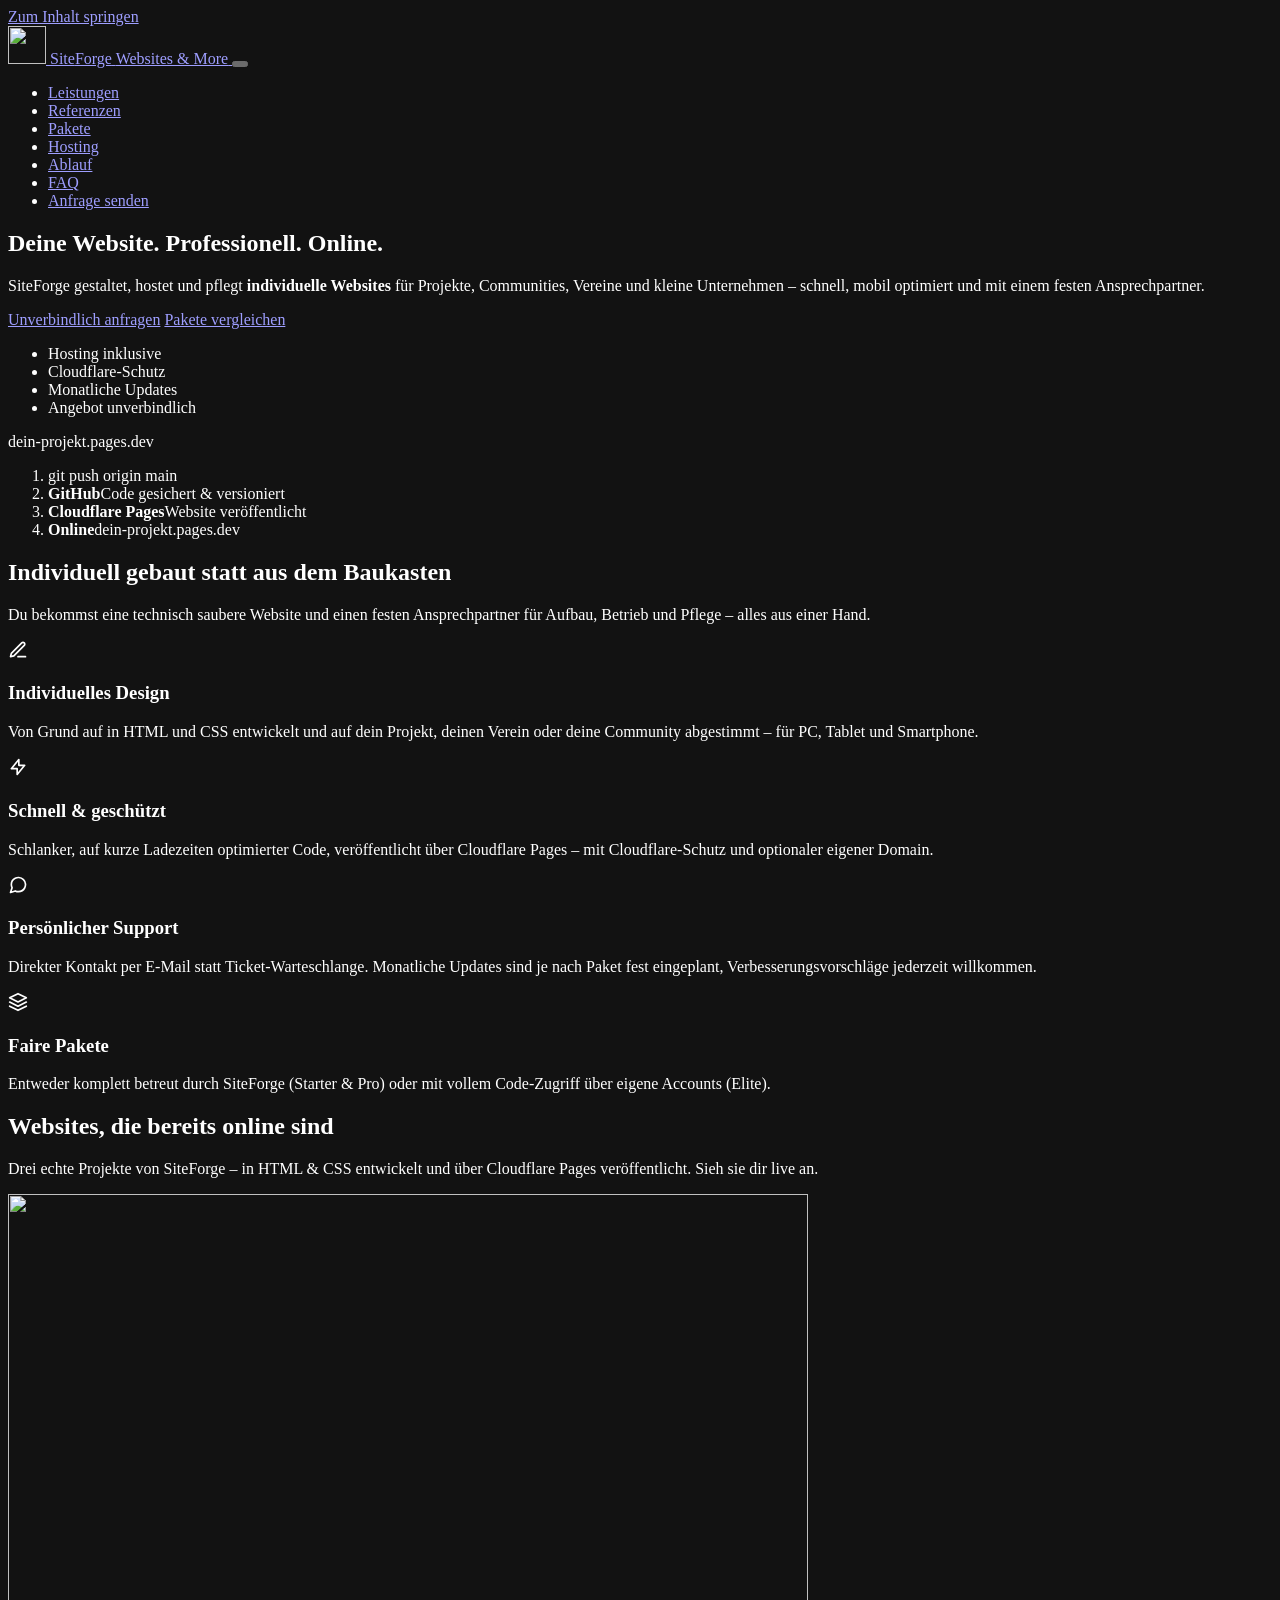
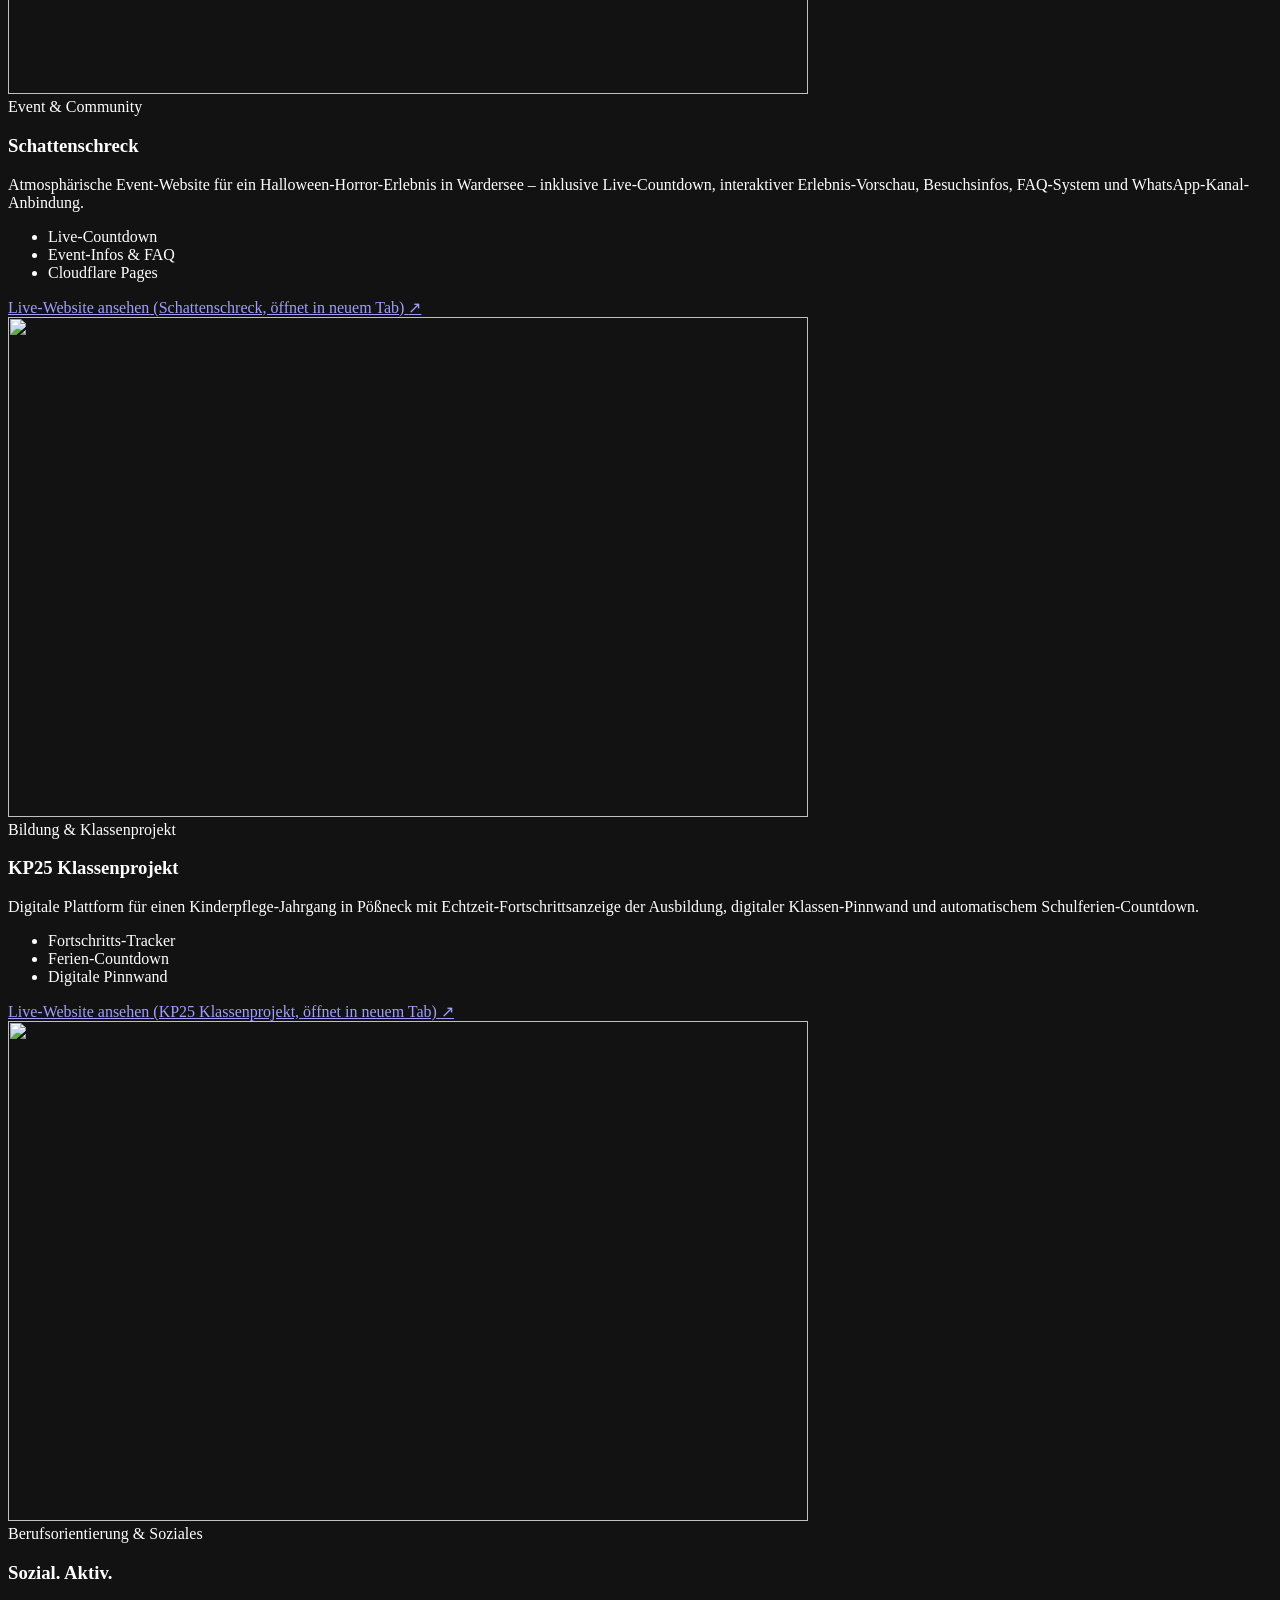
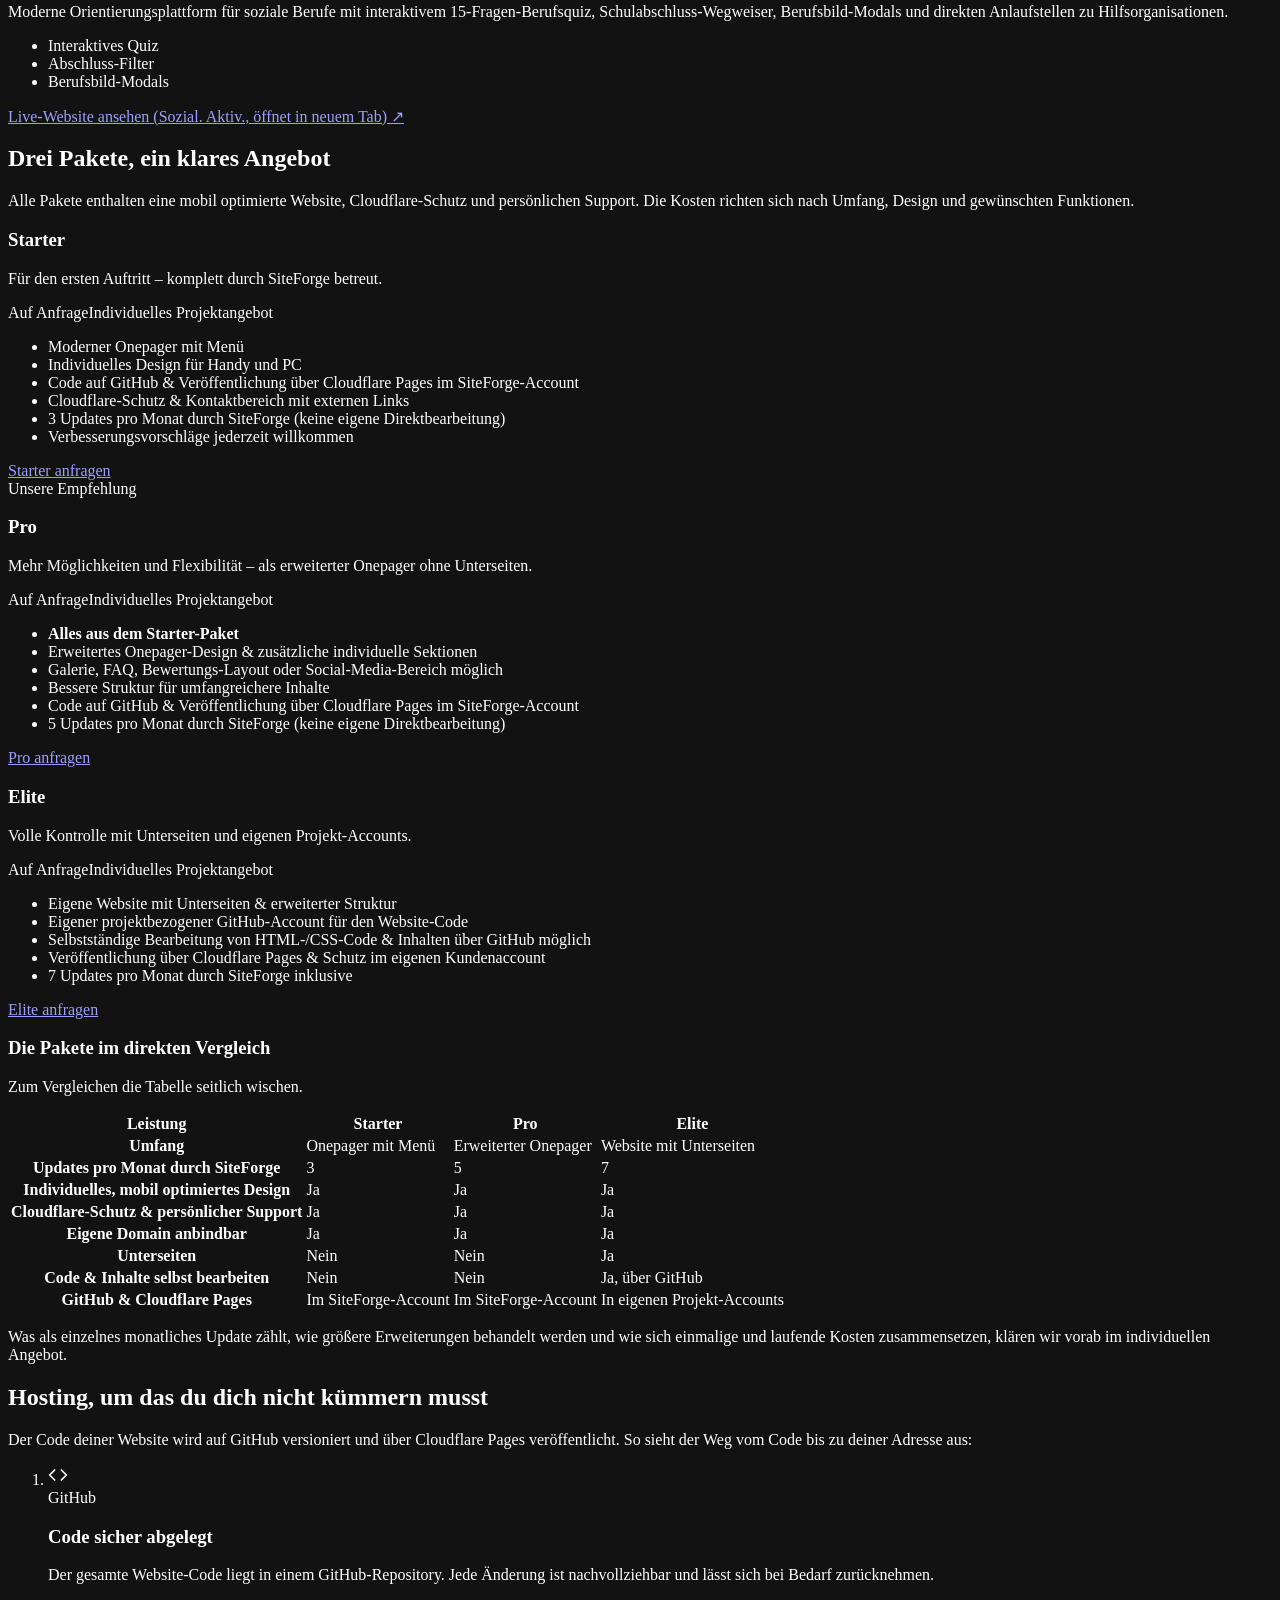
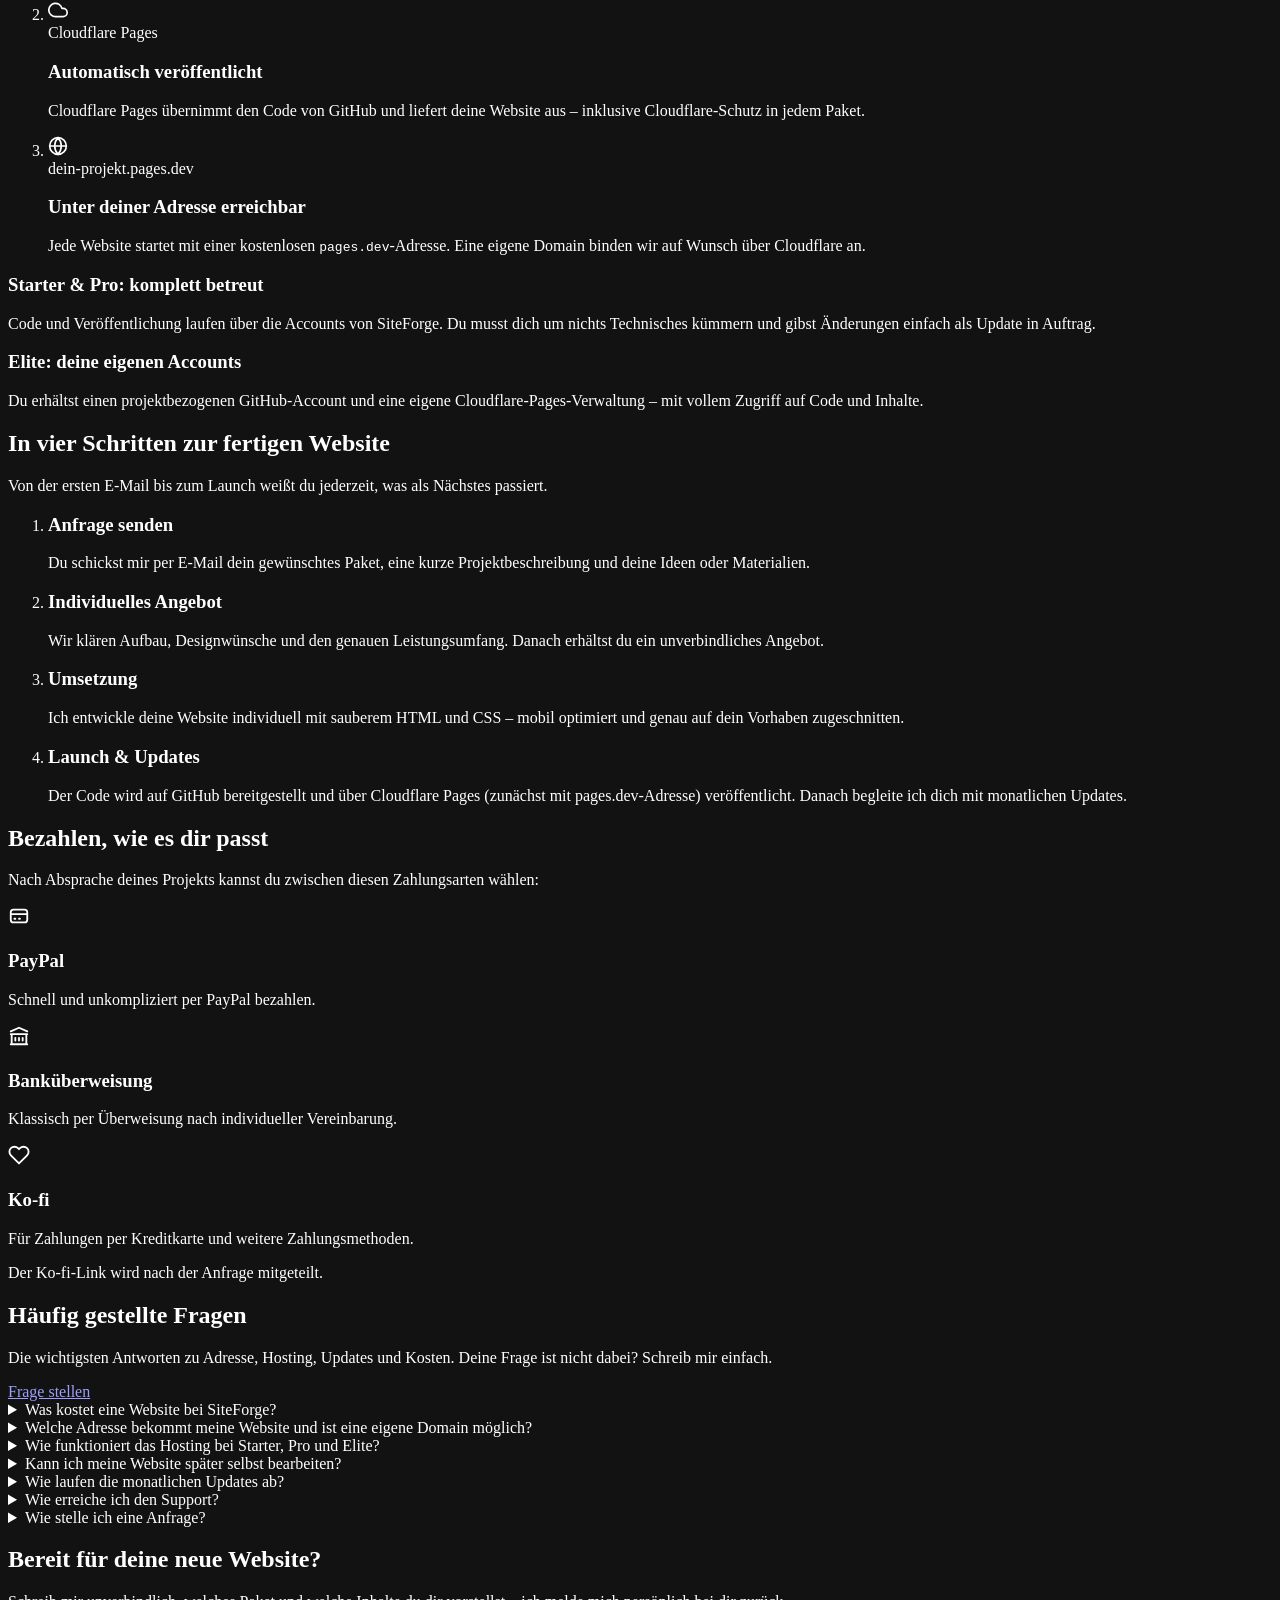
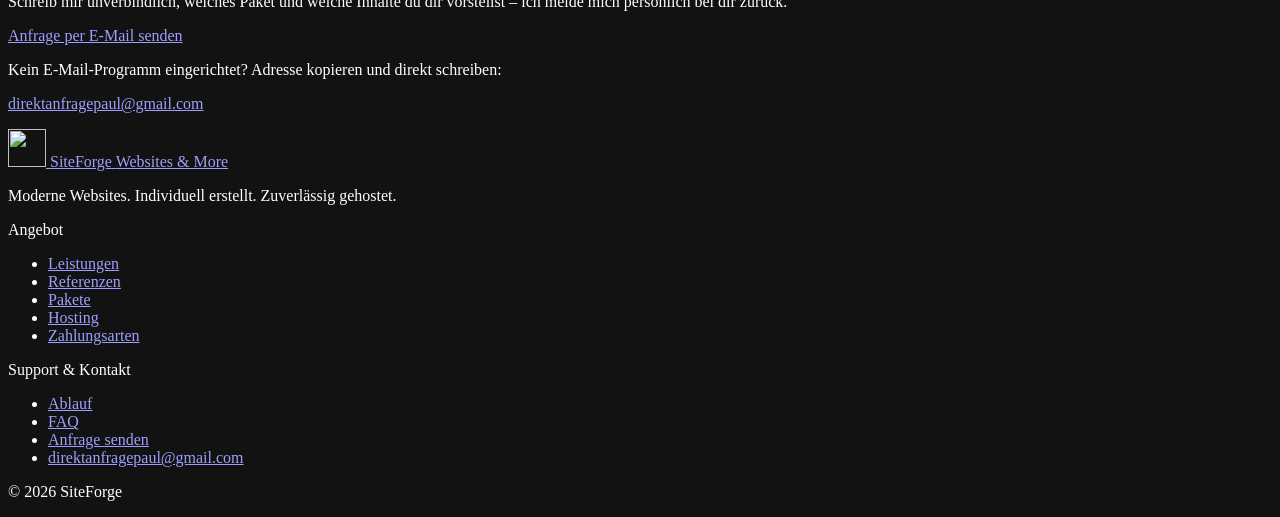
==== commit 1a267833: "Website überarbeitet: neues Design, Hosting-Sektion, Paketvergleich, Referenz-Screenshots - Startsei" ====
--- a/public/index.html
+++ b/public/index.html
@@ -4,9 +4,9 @@
 <meta charset="UTF-8">
 <meta name="viewport" content="width=device-width, initial-scale=1, viewport-fit=cover">
 <title>SiteForge – Individuelle Websites, professionell erstellt &amp; gehostet</title>
-<meta name="description" content="SiteForge erstellt, hostet und pflegt mobil optimierte HTML- &amp; CSS-Websites für Projekte, Communities, Vereine und kleine Unternehmen – Code auf GitHub, Hosting über Cloudflare Pages.">
+<meta name="description" content="SiteForge erstellt, hostet und pflegt individuelle, mobil optimierte Websites für Projekte, Communities, Vereine und kleine Unternehmen – inklusive Hosting über Cloudflare Pages und persönlichem Support.">
 <meta name="robots" content="index, follow">
-<meta name="theme-color" content="#06080d">
+<meta name="theme-color" content="#070a10">
 <meta name="color-scheme" content="dark">
 <link rel="canonical" href="https://siteforge-hosting.pages.dev/">
 
@@ -18,16 +18,21 @@
 <meta property="og:description" content="Moderne, mobil optimierte Websites für Projekte, Communities, Vereine und kleine Unternehmen – inklusive Hosting und persönlicher Pflege.">
 <meta property="og:url" content="https://siteforge-hosting.pages.dev/">
 <meta property="og:image" content="https://siteforge-hosting.pages.dev/assets/img/og-image.png">
+<meta property="og:image:type" content="image/png">
 <meta property="og:image:width" content="1200">
 <meta property="og:image:height" content="630">
 <meta property="og:image:alt" content="SiteForge – Websites &amp; More">
 <meta name="twitter:card" content="summary_large_image">
+<meta name="twitter:title" content="SiteForge – Individuelle Websites, professionell erstellt &amp; gehostet">
+<meta name="twitter:description" content="Moderne, mobil optimierte Websites für Projekte, Communities, Vereine und kleine Unternehmen – inklusive Hosting und persönlicher Pflege.">
+<meta name="twitter:image" content="https://siteforge-hosting.pages.dev/assets/img/og-image.png">
 
 <link rel="icon" href="/assets/img/logo-mark.svg" type="image/svg+xml">
 <link rel="apple-touch-icon" href="/assets/img/apple-touch-icon.png">
-<link rel="stylesheet" href="/assets/css/style.css">
+<link rel="preload" href="/assets/fonts/bricolage-grotesque-latin.woff2" as="font" type="font/woff2" crossorigin>
+<link rel="stylesheet" href="/assets/css/style.css?v=3">
 <script>document.documentElement.classList.add('js')</script>
-<script src="/assets/js/main.js" defer></script>
+<script src="/assets/js/main.js?v=3" defer></script>
 
 <script type="application/ld+json">
 {
@@ -62,11 +67,11 @@
         <span class="burger-box" aria-hidden="true"><span></span><span></span><span></span></span>
       </button>
       <ul class="nav-links" id="navLinks">
-        <li><a href="#warum-siteforge">Warum SiteForge</a></li>
+        <li><a href="#warum-siteforge">Leistungen</a></li>
         <li><a href="#referenzen">Referenzen</a></li>
         <li><a href="#pakete">Pakete</a></li>
+        <li><a href="#hosting">Hosting</a></li>
         <li><a href="#ablauf">Ablauf</a></li>
-        <li><a href="#zahlungsarten">Zahlungsarten</a></li>
         <li><a href="#faq">FAQ</a></li>
         <li><a href="#kontakt" class="btn btn-primary">Anfrage senden</a></li>
       </ul>
@@ -80,66 +85,62 @@
   <section id="start" class="hero" aria-labelledby="hero-title">
     <div class="container hero-grid">
       <div>
-        <ul class="tags" aria-label="Schwerpunkte">
-          <li class="tag">HTML &amp; CSS</li>
-          <li class="tag">Code auf GitHub</li>
-          <li class="tag">Cloudflare Pages</li>
-          <li class="tag">Mobil optimiert</li>
+        <h1 id="hero-title"><span>Deine Website.</span> <span class="accent">Professionell. Online.</span></h1>
+        <p class="lead">SiteForge gestaltet, hostet und pflegt <strong>individuelle Websites</strong> für Projekte, Communities, Vereine und kleine Unternehmen – schnell, mobil optimiert und mit einem festen Ansprechpartner.</p>
+        <div class="actions">
+          <a href="mailto:direktanfragepaul@gmail.com?subject=Website-Anfrage%20%C3%BCber%20SiteForge&amp;body=Hallo%20SiteForge-Team,%0D%0A%0D%0Aich%20interessiere%20mich%20f%C3%BCr%20eine%20Website.%0D%0A%0D%0AGew%C3%BCnschtes%20Paket:%20%5BStarter%20/%20Pro%20/%20Elite%5D%0D%0AProjektbeschreibung:%20%0D%0AGew%C3%BCnschte%20Inhalte:%20%0D%0ATexte,%20Bilder%20oder%20Logo%20vorhanden%20(Ja/Nein):%20%0D%0A%0D%0AViele%20Gr%C3%BC%C3%9Fe" class="btn btn-primary btn-lg">Unverbindlich anfragen</a>
+          <a href="#pakete" class="btn btn-secondary btn-lg">Pakete vergleichen</a>
+        </div>
+        <ul class="facts" aria-label="Das ist immer dabei">
+          <li>Hosting inklusive</li>
+          <li>Cloudflare-Schutz</li>
+          <li>Monatliche Updates</li>
+          <li>Angebot unverbindlich</li>
         </ul>
-        <h1 id="hero-title">Deine Website. <em>Professionell. Online.</em></h1>
-        <p class="lead">SiteForge erstellt moderne, mobile Websites für Projekte, Communities, Vereine und kleine Unternehmen.</p>
-        <p class="sub">Keine überladene Standardseite, sondern eine klare, schnelle und individuell gestaltete Website – inklusive Einrichtung, zuverlässigem Hosting und persönlicher Pflege.</p>
-        <div class="actions">
-          <a href="#pakete" class="btn btn-primary">Pakete ansehen</a>
-          <a href="mailto:direktanfragepaul@gmail.com?subject=Website-Anfrage%20%C3%BCber%20SiteForge&amp;body=Hallo%20SiteForge-Team,%0D%0A%0D%0Aich%20interessiere%20mich%20f%C3%BCr%20eine%20Website.%0D%0A%0D%0AGew%C3%BCnschtes%20Paket:%20%5BStarter%20/%20Pro%20/%20Elite%5D%0D%0AProjektbeschreibung:%20%0D%0AGew%C3%BCnschte%20Inhalte:%20%0D%0ATexte,%20Bilder%20oder%20Logo%20vorhanden%20(Ja/Nein):%20%0D%0A%0D%0AViele%20Gr%C3%BC%C3%9Fe" class="btn btn-secondary">Anfrage senden</a>
-        </div>
       </div>
 
       <div class="showcase" aria-hidden="true">
         <div class="browser-bar"><div class="dots"><i></i><i></i><i></i></div><div class="browser-url">dein-projekt.pages.dev</div></div>
-        <div class="showcase-body">
-          <strong>Klar strukturierter Web-Auftritt für deine Community oder dein Vorhaben</strong>
-          <p>Maßgeschneidert in HTML &amp; CSS, versioniert auf GitHub und ausgeliefert über Cloudflare Pages.</p>
-          <div class="showcase-grid">
-            <div><b>Architektur</b>Sauberer Code</div>
-            <div><b>Auslieferung</b>Cloudflare Pages</div>
-            <div><b>Betreuung</b>Feste Updates</div>
-          </div>
-        </div>
-        <div class="code"><span class="k">&lt;!DOCTYPE html&gt;</span>
-<span class="e">&lt;section</span> class=<span class="s">"custom-layout"</span><span class="e">&gt;</span>
-  <span class="e">&lt;h1&gt;</span>Individuell erstellt<span class="e">&lt;/h1&gt;</span>
-<span class="e">&lt;/section&gt;</span></div>
-      </div>
-    </div>
-  </section>
-
-  <!-- Warum SiteForge -->
-  <section id="warum-siteforge" aria-labelledby="why-title">
-    <div class="container">
-      <div class="section-head left reveal">
-        <p class="eyebrow">Warum SiteForge</p>
-        <h2 id="why-title">Keine Baukasten-Kompromisse</h2>
-        <p>Du bekommst eine technisch saubere Website und einen festen Ansprechpartner für Aufbau, Betrieb und Pflege.</p>
+        <div class="mock-site">
+          <div class="mock-nav"><i></i><span></span><span></span><span></span></div>
+          <div class="mock-hero"><b></b><b></b><p></p><p></p><em></em></div>
+          <div class="mock-tiles"><i></i><i></i><i></i></div>
+        </div>
+        <ol class="deploy">
+          <li><span class="cmd">git push origin main</span></li>
+          <li><span class="ok"></span><b>GitHub</b><span>Code gesichert &amp; versioniert</span></li>
+          <li><span class="ok"></span><b>Cloudflare Pages</b><span>Website veröffentlicht</span></li>
+          <li class="live"><span class="dot"></span><b>Online</b><span>dein-projekt.pages.dev</span></li>
+        </ol>
+      </div>
+    </div>
+  </section>
+
+  <!-- Leistungen / Warum SiteForge -->
+  <section id="warum-siteforge" class="section" aria-labelledby="why-title">
+    <div class="container">
+      <div class="section-head reveal">
+        <h2 id="why-title">Individuell gebaut statt aus dem Baukasten</h2>
+        <p>Du bekommst eine technisch saubere Website und einen festen Ansprechpartner für Aufbau, Betrieb und Pflege – alles aus einer Hand.</p>
       </div>
       <div class="why reveal">
         <article class="why-item">
-          <div class="icon" aria-hidden="true"><svg width="20" height="20" fill="none" stroke="currentColor" stroke-width="2" viewBox="0 0 24 24"><path d="M12 20h9M16.5 3.5a2.121 2.121 0 013 3L7 19l-4 1 1-4L16.5 3.5z"/></svg></div>
-          <h3>Modernes Design</h3>
-          <p>Individuell in HTML und CSS entwickelt, abgestimmt auf dein Projekt, deinen Verein oder deine Community – für PC, Tablet und Smartphone.</p>
+          <div class="icon" aria-hidden="true"><svg width="20" height="20" fill="none" stroke="currentColor" stroke-width="2" stroke-linecap="round" stroke-linejoin="round" viewBox="0 0 24 24"><path d="M12 20h9M16.5 3.5a2.121 2.121 0 013 3L7 19l-4 1 1-4L16.5 3.5z"/></svg></div>
+          <h3>Individuelles Design</h3>
+          <p>Von Grund auf in HTML und CSS entwickelt und auf dein Projekt, deinen Verein oder deine Community abgestimmt – für PC, Tablet und Smartphone.</p>
         </article>
         <article class="why-item">
-          <div class="icon" aria-hidden="true"><svg width="20" height="20" fill="none" stroke="currentColor" stroke-width="2" viewBox="0 0 24 24"><path d="M13 10V3L4 14h7v7l9-11h-7z"/></svg></div>
-          <h3>Schnell &amp; sicher</h3>
-          <p>Auf schnelle Ladezeiten optimierter Code auf GitHub, veröffentlicht über Cloudflare Pages – mit Cloudflare-Schutz und optionaler eigener Domain.</p>
+          <div class="icon" aria-hidden="true"><svg width="20" height="20" fill="none" stroke="currentColor" stroke-width="2" stroke-linecap="round" stroke-linejoin="round" viewBox="0 0 24 24"><path d="M13 10V3L4 14h7v7l9-11h-7z"/></svg></div>
+          <h3>Schnell &amp; geschützt</h3>
+          <p>Schlanker, auf kurze Ladezeiten optimierter Code, veröffentlicht über Cloudflare Pages – mit Cloudflare-Schutz und optionaler eigener Domain.</p>
         </article>
         <article class="why-item">
-          <div class="icon" aria-hidden="true"><svg width="20" height="20" fill="none" stroke="currentColor" stroke-width="2" viewBox="0 0 24 24"><path d="M17 20h5v-2a3 3 0 00-5.356-1.857M17 20H7m10 0v-2c0-.656-.126-1.283-.356-1.857M7 20H2v-2a3 3 0 015.356-1.857M7 20v-2c0-.656.126-1.283.356-1.857m0 0a5.002 5.002 0 019.288 0M15 7a3 3 0 11-6 0 3 3 0 016 0zm6 3a2 2 0 11-4 0 2 2 0 014 0zM7 10a2 2 0 11-4 0 2 2 0 014 0z"/></svg></div>
+          <div class="icon" aria-hidden="true"><svg width="20" height="20" fill="none" stroke="currentColor" stroke-width="2" stroke-linecap="round" stroke-linejoin="round" viewBox="0 0 24 24"><path d="M21 11.5a8.38 8.38 0 01-.9 3.8 8.5 8.5 0 01-7.6 4.7 8.38 8.38 0 01-3.8-.9L3 21l1.9-5.7a8.38 8.38 0 01-.9-3.8 8.5 8.5 0 014.7-7.6 8.38 8.38 0 013.8-.9h.5a8.48 8.48 0 018 8v.5z"/></svg></div>
           <h3>Persönlicher Support</h3>
-          <p>Direkter Kontakt per E-Mail. Monatliche Updates sind je nach Paket fest eingeplant, Verbesserungsvorschläge jederzeit willkommen.</p>
+          <p>Direkter Kontakt per E-Mail statt Ticket-Warteschlange. Monatliche Updates sind je nach Paket fest eingeplant, Verbesserungsvorschläge jederzeit willkommen.</p>
         </article>
         <article class="why-item">
-          <div class="icon" aria-hidden="true"><svg width="20" height="20" fill="none" stroke="currentColor" stroke-width="2" viewBox="0 0 24 24"><path d="M12 8c-1.657 0-3 .895-3 2s1.343 2 3 2 3 .895 3 2-1.343 2-3 2m0-8c1.11 0 2.08.402 2.599 1M12 8V7m0 1v8m0 0v1m0-1c-1.11 0-2.08-.402-2.599-1M21 12a9 9 0 11-18 0 9 9 0 0118 0z"/></svg></div>
+          <div class="icon" aria-hidden="true"><svg width="20" height="20" fill="none" stroke="currentColor" stroke-width="2" stroke-linecap="round" stroke-linejoin="round" viewBox="0 0 24 24"><path d="M12 2L2 7l10 5 10-5-10-5zM2 17l10 5 10-5M2 12l10 5 10-5"/></svg></div>
           <h3>Faire Pakete</h3>
           <p>Entweder komplett betreut durch SiteForge (Starter &amp; Pro) oder mit vollem Code-Zugriff über eigene Accounts (Elite).</p>
         </article>
@@ -148,16 +149,15 @@
   </section>
 
   <!-- Referenzen -->
-  <section id="referenzen" aria-labelledby="ref-title">
-    <div class="container">
-      <div class="section-head reveal">
-        <p class="eyebrow">Live-Referenzen</p>
-        <h2 id="ref-title">Bereits umgesetzte Websites</h2>
-        <p>Echte Projekte, die mit sauberem HTML &amp; CSS entwickelt und über Cloudflare Pages veröffentlicht wurden.</p>
+  <section id="referenzen" class="section section-alt" aria-labelledby="ref-title">
+    <div class="container">
+      <div class="section-head reveal">
+        <h2 id="ref-title">Websites, die bereits online sind</h2>
+        <p>Drei echte Projekte von SiteForge – in HTML &amp; CSS entwickelt und über Cloudflare Pages veröffentlicht. Sieh sie dir live an.</p>
       </div>
       <div class="ref-grid">
         <article class="ref-card reveal">
-          <div class="browser-bar" aria-hidden="true"><div class="dots"><i></i><i></i><i></i></div><div class="browser-url">schattenschreck.pages.dev</div></div>
+          <a class="ref-shot" href="https://schattenschreck.pages.dev/" target="_blank" rel="noopener" tabindex="-1" aria-hidden="true"><img src="/assets/img/ref-schattenschreck.jpg" alt="" width="800" height="500" loading="lazy" decoding="async"></a>
           <div class="ref-body">
             <span class="ref-badge">Event &amp; Community</span>
             <h3>Schattenschreck</h3>
@@ -167,7 +167,7 @@
           </div>
         </article>
         <article class="ref-card reveal">
-          <div class="browser-bar" aria-hidden="true"><div class="dots"><i></i><i></i><i></i></div><div class="browser-url">kp25-webseite.pages.dev</div></div>
+          <a class="ref-shot" href="https://kp25-webseite.pages.dev/" target="_blank" rel="noopener" tabindex="-1" aria-hidden="true"><img src="/assets/img/ref-kp25-webseite.jpg" alt="" width="800" height="500" loading="lazy" decoding="async"></a>
           <div class="ref-body">
             <span class="ref-badge">Bildung &amp; Klassenprojekt</span>
             <h3>KP25 Klassenprojekt</h3>
@@ -177,7 +177,7 @@
           </div>
         </article>
         <article class="ref-card reveal">
-          <div class="browser-bar" aria-hidden="true"><div class="dots"><i></i><i></i><i></i></div><div class="browser-url">sozial-aktiv.pages.dev</div></div>
+          <a class="ref-shot" href="https://sozial-aktiv.pages.dev/" target="_blank" rel="noopener" tabindex="-1" aria-hidden="true"><img src="/assets/img/ref-sozial-aktiv.jpg" alt="" width="800" height="500" loading="lazy" decoding="async"></a>
           <div class="ref-body">
             <span class="ref-badge">Berufsorientierung &amp; Soziales</span>
             <h3>Sozial. Aktiv.</h3>
@@ -191,16 +191,14 @@
   </section>
 
   <!-- Pakete -->
-  <section id="pakete" class="packages" aria-labelledby="pkg-title">
-    <div class="container">
-      <div class="section-head reveal">
-        <p class="eyebrow">Leistungsumfang</p>
-        <h2 id="pkg-title">Die passenden Pakete</h2>
+  <section id="pakete" class="section" aria-labelledby="pkg-title">
+    <div class="container">
+      <div class="section-head reveal">
+        <h2 id="pkg-title">Drei Pakete, ein klares Angebot</h2>
         <p>Alle Pakete enthalten eine mobil optimierte Website, Cloudflare-Schutz und persönlichen Support. Die Kosten richten sich nach Umfang, Design und gewünschten Funktionen.</p>
       </div>
       <div class="pkg-grid">
         <article class="pkg reveal">
-          <p class="pkg-label">Paket 1</p>
           <h3>Starter</h3>
           <p class="pkg-desc">Für den ersten Auftritt – komplett durch SiteForge betreut.</p>
           <p class="price">Auf Anfrage<span>Individuelles Projektangebot</span></p>
@@ -216,7 +214,6 @@
         </article>
         <article class="pkg featured reveal">
           <span class="badge">Unsere Empfehlung</span>
-          <p class="pkg-label">Paket 2</p>
           <h3>Pro</h3>
           <p class="pkg-desc">Mehr Möglichkeiten und Flexibilität – als erweiterter Onepager ohne Unterseiten.</p>
           <p class="price">Auf Anfrage<span>Individuelles Projektangebot</span></p>
@@ -231,7 +228,6 @@
           <a href="mailto:direktanfragepaul@gmail.com?subject=Website-Anfrage%20%C3%BCber%20SiteForge%20(Pro)&amp;body=Hallo%20SiteForge-Team,%0D%0A%0D%0Aich%20interessiere%20mich%20f%C3%BCr%20das%20Pro-Paket.%0D%0A%0D%0AGew%C3%BCnschtes%20Paket:%20Pro%0D%0AProjektbeschreibung:%20%0D%0AGew%C3%BCnschte%20Inhalte:%20%0D%0ATexte,%20Bilder%20oder%20Logo%20vorhanden%20(Ja/Nein):%20%0D%0A%0D%0AViele%20Gr%C3%BC%C3%9Fe" class="btn btn-primary btn-block">Pro anfragen</a>
         </article>
         <article class="pkg reveal">
-          <p class="pkg-label">Paket 3</p>
           <h3>Elite</h3>
           <p class="pkg-desc">Volle Kontrolle mit Unterseiten und eigenen Projekt-Accounts.</p>
           <p class="price">Auf Anfrage<span>Individuelles Projektangebot</span></p>
@@ -245,47 +241,152 @@
           <a href="mailto:direktanfragepaul@gmail.com?subject=Website-Anfrage%20%C3%BCber%20SiteForge%20(Elite)&amp;body=Hallo%20SiteForge-Team,%0D%0A%0D%0Aich%20interessiere%20mich%20f%C3%BCr%20das%20Elite-Paket.%0D%0A%0D%0AGew%C3%BCnschtes%20Paket:%20Elite%0D%0AProjektbeschreibung:%20%0D%0AGew%C3%BCnschte%20Inhalte:%20%0D%0ATexte,%20Bilder%20oder%20Logo%20vorhanden%20(Ja/Nein):%20%0D%0A%0D%0AViele%20Gr%C3%BC%C3%9Fe" class="btn btn-secondary btn-block">Elite anfragen</a>
         </article>
       </div>
-      <p class="note reveal">Was als einzelnes monatliches Update zählt, wie größere Erweiterungen behandelt werden und wie sich einmalige und laufende Kosten zusammensetzen, klären wir vorab im individuellen Angebot.</p>
+
+      <div class="compare reveal">
+        <h3 id="compare-title">Die Pakete im direkten Vergleich</h3>
+        <p class="swipe-hint">Zum Vergleichen die Tabelle seitlich wischen.</p>
+        <div class="table-wrap" role="region" aria-labelledby="compare-title" tabindex="0">
+          <table>
+            <thead>
+              <tr>
+                <th scope="col"><span class="visually-hidden">Leistung</span></th>
+                <th scope="col">Starter</th>
+                <th scope="col" class="col-featured">Pro</th>
+                <th scope="col">Elite</th>
+              </tr>
+            </thead>
+            <tbody>
+              <tr>
+                <th scope="row">Umfang</th>
+                <td>Onepager mit Menü</td>
+                <td class="col-featured">Erweiterter Onepager</td>
+                <td>Website mit Unterseiten</td>
+              </tr>
+              <tr>
+                <th scope="row">Updates pro Monat durch SiteForge</th>
+                <td>3</td>
+                <td class="col-featured">5</td>
+                <td>7</td>
+              </tr>
+              <tr>
+                <th scope="row">Individuelles, mobil optimiertes Design</th>
+                <td><span class="yes">Ja</span></td>
+                <td class="col-featured"><span class="yes">Ja</span></td>
+                <td><span class="yes">Ja</span></td>
+              </tr>
+              <tr>
+                <th scope="row">Cloudflare-Schutz &amp; persönlicher Support</th>
+                <td><span class="yes">Ja</span></td>
+                <td class="col-featured"><span class="yes">Ja</span></td>
+                <td><span class="yes">Ja</span></td>
+              </tr>
+              <tr>
+                <th scope="row">Eigene Domain anbindbar</th>
+                <td><span class="yes">Ja</span></td>
+                <td class="col-featured"><span class="yes">Ja</span></td>
+                <td><span class="yes">Ja</span></td>
+              </tr>
+              <tr>
+                <th scope="row">Unterseiten</th>
+                <td><span class="no">Nein</span></td>
+                <td class="col-featured"><span class="no">Nein</span></td>
+                <td><span class="yes">Ja</span></td>
+              </tr>
+              <tr>
+                <th scope="row">Code &amp; Inhalte selbst bearbeiten</th>
+                <td><span class="no">Nein</span></td>
+                <td class="col-featured"><span class="no">Nein</span></td>
+                <td><span class="yes">Ja, über GitHub</span></td>
+              </tr>
+              <tr>
+                <th scope="row">GitHub &amp; Cloudflare Pages</th>
+                <td>Im SiteForge-Account</td>
+                <td class="col-featured">Im SiteForge-Account</td>
+                <td>In eigenen Projekt-Accounts</td>
+              </tr>
+            </tbody>
+          </table>
+        </div>
+        <p class="note">Was als einzelnes monatliches Update zählt, wie größere Erweiterungen behandelt werden und wie sich einmalige und laufende Kosten zusammensetzen, klären wir vorab im individuellen Angebot.</p>
+      </div>
+    </div>
+  </section>
+
+  <!-- Hosting -->
+  <section id="hosting" class="section section-alt" aria-labelledby="hosting-title">
+    <div class="container">
+      <div class="section-head reveal">
+        <h2 id="hosting-title">Hosting, um das du dich nicht kümmern musst</h2>
+        <p>Der Code deiner Website wird auf GitHub versioniert und über Cloudflare Pages veröffentlicht. So sieht der Weg vom Code bis zu deiner Adresse aus:</p>
+      </div>
+      <ol class="flow reveal">
+        <li>
+          <div class="icon" aria-hidden="true"><svg width="20" height="20" fill="none" stroke="currentColor" stroke-width="2" stroke-linecap="round" stroke-linejoin="round" viewBox="0 0 24 24"><path d="M16 18l6-6-6-6M8 6l-6 6 6 6"/></svg></div>
+          <span class="where">GitHub</span>
+          <h3>Code sicher abgelegt</h3>
+          <p>Der gesamte Website-Code liegt in einem GitHub-Repository. Jede Änderung ist nachvollziehbar und lässt sich bei Bedarf zurücknehmen.</p>
+        </li>
+        <li>
+          <div class="icon" aria-hidden="true"><svg width="20" height="20" fill="none" stroke="currentColor" stroke-width="2" stroke-linecap="round" stroke-linejoin="round" viewBox="0 0 24 24"><path d="M18 10h-1.26A8 8 0 109 20h9a5 5 0 000-10z"/></svg></div>
+          <span class="where">Cloudflare Pages</span>
+          <h3>Automatisch veröffentlicht</h3>
+          <p>Cloudflare Pages übernimmt den Code von GitHub und liefert deine Website aus – inklusive Cloudflare-Schutz in jedem Paket.</p>
+        </li>
+        <li>
+          <div class="icon" aria-hidden="true"><svg width="20" height="20" fill="none" stroke="currentColor" stroke-width="2" stroke-linecap="round" stroke-linejoin="round" viewBox="0 0 24 24"><circle cx="12" cy="12" r="10"/><path d="M2 12h20M12 2a15.3 15.3 0 014 10 15.3 15.3 0 01-4 10 15.3 15.3 0 01-4-10 15.3 15.3 0 014-10z"/></svg></div>
+          <span class="where">dein-projekt.pages.dev</span>
+          <h3>Unter deiner Adresse erreichbar</h3>
+          <p>Jede Website startet mit einer kostenlosen <code>pages.dev</code>-Adresse. Eine eigene Domain binden wir auf Wunsch über Cloudflare an.</p>
+        </li>
+      </ol>
+      <div class="hosting-modes reveal">
+        <div class="mode">
+          <h3>Starter &amp; Pro: komplett betreut</h3>
+          <p>Code und Veröffentlichung laufen über die Accounts von SiteForge. Du musst dich um nichts Technisches kümmern und gibst Änderungen einfach als Update in Auftrag.</p>
+        </div>
+        <div class="mode">
+          <h3>Elite: deine eigenen Accounts</h3>
+          <p>Du erhältst einen projektbezogenen GitHub-Account und eine eigene Cloudflare-Pages-Verwaltung – mit vollem Zugriff auf Code und Inhalte.</p>
+        </div>
+      </div>
     </div>
   </section>
 
   <!-- Ablauf -->
-  <section id="ablauf" aria-labelledby="steps-title">
-    <div class="container">
-      <div class="section-head left reveal">
-        <p class="eyebrow">Projektablauf</p>
-        <h2 id="steps-title">So läuft die Zusammenarbeit</h2>
-        <p>In vier Schritten von deiner Idee zur fertigen Website.</p>
+  <section id="ablauf" class="section" aria-labelledby="steps-title">
+    <div class="container">
+      <div class="section-head reveal">
+        <h2 id="steps-title">In vier Schritten zur fertigen Website</h2>
+        <p>Von der ersten E-Mail bis zum Launch weißt du jederzeit, was als Nächstes passiert.</p>
       </div>
       <ol class="steps reveal">
-        <li><span class="step-num">Schritt 1</span><h3>Anfrage senden</h3><p>Du schickst mir per E-Mail dein gewünschtes Paket, eine kurze Projektbeschreibung und deine Ideen oder Materialien.</p></li>
-        <li><span class="step-num">Schritt 2</span><h3>Individuelles Angebot</h3><p>Wir klären Aufbau, Designwünsche und den genauen Leistungsumfang. Danach erhältst du ein unverbindliches Angebot.</p></li>
-        <li><span class="step-num">Schritt 3</span><h3>Umsetzung</h3><p>Ich entwickle deine Website individuell mit sauberem HTML und CSS – mobil optimiert und genau auf dein Vorhaben zugeschnitten.</p></li>
-        <li><span class="step-num">Schritt 4</span><h3>Launch &amp; Updates</h3><p>Der Code wird auf GitHub bereitgestellt und über Cloudflare Pages (zunächst mit pages.dev-Adresse) veröffentlicht. Danach begleite ich dich mit monatlichen Updates.</p></li>
+        <li><h3>Anfrage senden</h3><p>Du schickst mir per E-Mail dein gewünschtes Paket, eine kurze Projektbeschreibung und deine Ideen oder Materialien.</p></li>
+        <li><h3>Individuelles Angebot</h3><p>Wir klären Aufbau, Designwünsche und den genauen Leistungsumfang. Danach erhältst du ein unverbindliches Angebot.</p></li>
+        <li><h3>Umsetzung</h3><p>Ich entwickle deine Website individuell mit sauberem HTML und CSS – mobil optimiert und genau auf dein Vorhaben zugeschnitten.</p></li>
+        <li><h3>Launch &amp; Updates</h3><p>Der Code wird auf GitHub bereitgestellt und über Cloudflare Pages (zunächst mit pages.dev-Adresse) veröffentlicht. Danach begleite ich dich mit monatlichen Updates.</p></li>
       </ol>
     </div>
   </section>
 
   <!-- Zahlungsarten -->
-  <section id="zahlungsarten" class="pay" aria-labelledby="pay-title">
-    <div class="container">
-      <div class="section-head reveal">
-        <p class="eyebrow">Abrechnung</p>
-        <h2 id="pay-title">Zahlungsarten</h2>
-        <p>Nach Absprache deines Projekts kannst du so bezahlen:</p>
+  <section id="zahlungsarten" class="section section-alt" aria-labelledby="pay-title">
+    <div class="container">
+      <div class="section-head reveal">
+        <h2 id="pay-title">Bezahlen, wie es dir passt</h2>
+        <p>Nach Absprache deines Projekts kannst du zwischen diesen Zahlungsarten wählen:</p>
       </div>
       <div class="pay-panel reveal">
         <div class="pay-grid">
           <div class="pay-item">
-            <div class="icon" aria-hidden="true"><svg width="22" height="22" fill="none" stroke="currentColor" stroke-width="2" viewBox="0 0 24 24"><path d="M3 10h18M7 15h1m4 0h1m-7 4h12a3 3 0 003-3V8a3 3 0 00-3-3H6a3 3 0 00-3 3v8a3 3 0 003 3z"/></svg></div>
+            <div class="icon" aria-hidden="true"><svg width="22" height="22" fill="none" stroke="currentColor" stroke-width="2" stroke-linecap="round" stroke-linejoin="round" viewBox="0 0 24 24"><path d="M3 10h18M7 15h1m4 0h1m-7 4h12a3 3 0 003-3V8a3 3 0 00-3-3H6a3 3 0 00-3 3v8a3 3 0 003 3z"/></svg></div>
             <div><h3>PayPal</h3><p>Schnell und unkompliziert per PayPal bezahlen.</p></div>
           </div>
           <div class="pay-item">
-            <div class="icon" aria-hidden="true"><svg width="22" height="22" fill="none" stroke="currentColor" stroke-width="2" viewBox="0 0 24 24"><path d="M8 14v3m4-3v3m4-3v3M3 21h18M3 10h18M3 7l9-4 9 4M4 10h16v11H4V10z"/></svg></div>
+            <div class="icon" aria-hidden="true"><svg width="22" height="22" fill="none" stroke="currentColor" stroke-width="2" stroke-linecap="round" stroke-linejoin="round" viewBox="0 0 24 24"><path d="M8 14v3m4-3v3m4-3v3M3 21h18M3 10h18M3 7l9-4 9 4M4 10h16v11H4V10z"/></svg></div>
             <div><h3>Banküberweisung</h3><p>Klassisch per Überweisung nach individueller Vereinbarung.</p></div>
           </div>
           <div class="pay-item">
-            <div class="icon" aria-hidden="true"><svg width="22" height="22" fill="none" stroke="currentColor" stroke-width="2" viewBox="0 0 24 24"><path d="M20.84 4.61a5.5 5.5 0 00-7.78 0L12 5.67l-1.06-1.06a5.5 5.5 0 00-7.78 7.78l1.06 1.06L12 21.23l7.78-7.78 1.06-1.06a5.5 5.5 0 000-7.78z"/></svg></div>
+            <div class="icon" aria-hidden="true"><svg width="22" height="22" fill="none" stroke="currentColor" stroke-width="2" stroke-linecap="round" stroke-linejoin="round" viewBox="0 0 24 24"><path d="M20.84 4.61a5.5 5.5 0 00-7.78 0L12 5.67l-1.06-1.06a5.5 5.5 0 00-7.78 7.78l1.06 1.06L12 21.23l7.78-7.78 1.06-1.06a5.5 5.5 0 000-7.78z"/></svg></div>
             <div><h3>Ko-fi</h3><p>Für Zahlungen per Kreditkarte und weitere Zahlungsmethoden.</p></div>
           </div>
         </div>
@@ -295,31 +396,34 @@
   </section>
 
   <!-- FAQ -->
-  <section id="faq" aria-labelledby="faq-title">
-    <div class="container">
-      <div class="section-head reveal">
-        <p class="eyebrow">Fragen &amp; Antworten</p>
+  <section id="faq" class="section" aria-labelledby="faq-title">
+    <div class="container faq-layout">
+      <div class="section-head reveal">
         <h2 id="faq-title">Häufig gestellte Fragen</h2>
-        <p>Die wichtigsten Details im Überblick.</p>
+        <p>Die wichtigsten Antworten zu Adresse, Hosting, Updates und Kosten. Deine Frage ist nicht dabei? Schreib mir einfach.</p>
+        <a href="#kontakt" class="btn btn-secondary">Frage stellen</a>
       </div>
       <div class="faq reveal">
+        <details><summary>Was kostet eine Website bei SiteForge?</summary><div class="answer">Die Preise gibt es auf Anfrage, weil sich die Kosten nach Umfang, Design und gewünschten Funktionen richten. Du erhältst vorab ein unverbindliches, individuelles Angebot, in dem einmalige und laufende Kosten klar aufgeschlüsselt sind.</div></details>
         <details><summary>Welche Adresse bekommt meine Website und ist eine eigene Domain möglich?</summary><div class="answer">Jede Website erhält zunächst eine kostenlose <code>pages.dev</code>-Adresse über Cloudflare Pages. Wenn du bereits eine eigene Domain besitzt oder nutzen möchtest, binden wir diese über Cloudflare an deine Website an.</div></details>
         <details><summary>Wie funktioniert das Hosting bei Starter, Pro und Elite?</summary><div class="answer">Alle Websites werden in HTML und CSS erstellt. Bei <strong>Starter</strong> und <strong>Pro</strong> liegt der Code auf dem GitHub-Account von SiteForge und wird über Cloudflare Pages durch SiteForge veröffentlicht und verwaltet. Beim <strong>Elite</strong>-Paket richten wir einen eigenen projektbezogenen GitHub-Account sowie eine projektbezogene Cloudflare-Pages-Verwaltung für dich ein.</div></details>
         <details><summary>Kann ich meine Website später selbst bearbeiten?</summary><div class="answer">Bei <strong>Starter</strong> und <strong>Pro</strong> musst du dich um nichts Technisches kümmern: Du hast keinen direkten Code-Zugriff, sondern gibst Änderungswünsche über deine monatlichen Updates an mich weiter. Wenn du Inhalte und HTML-/CSS-Code jederzeit selbst bearbeiten möchtest, ist das <strong>Elite</strong>-Paket mit eigenem GitHub-Account die richtige Wahl (Bearbeitung direkt im Code/Repository, kein grafisches Baukasten-System).</div></details>
         <details><summary>Wie laufen die monatlichen Updates ab?</summary><div class="answer">Je nach Paket sind 3 (Starter), 5 (Pro) oder 7 (Elite) Updates pro Monat durch SiteForge enthalten. Du schickst mir deine Text-, Bild- oder Inhaltsänderungen per E-Mail. Was genau unter ein reguläres Update fällt und wie umfangreichere Umbauten geregelt sind, legen wir vorab im Angebot fest.</div></details>
+        <details><summary>Wie erreiche ich den Support?</summary><div class="answer">Direkt per E-Mail an <a href="mailto:direktanfragepaul@gmail.com">direktanfragepaul@gmail.com</a>. Du hast einen festen Ansprechpartner, der deine Website selbst gebaut hat – ohne Callcenter und ohne Ticket-System.</div></details>
         <details><summary>Wie stelle ich eine Anfrage?</summary><div class="answer">Klicke auf einen der Anfrage-Buttons. Dein E-Mail-Programm öffnet sich mit einer vorbereiteten Vorlage an <code>direktanfragepaul@gmail.com</code>. Hast du kein E-Mail-Programm eingerichtet, kopierst du die Adresse einfach im Kontaktbereich.</div></details>
       </div>
     </div>
   </section>
 
   <!-- Kontakt -->
-  <section id="kontakt" aria-labelledby="contact-title">
+  <section id="kontakt" class="section" aria-labelledby="contact-title">
     <div class="container">
       <div class="cta reveal">
         <h2 id="contact-title">Bereit für deine neue Website?</h2>
         <p>Schreib mir unverbindlich, welches Paket und welche Inhalte du dir vorstellst – ich melde mich persönlich bei dir zurück.</p>
         <a href="mailto:direktanfragepaul@gmail.com?subject=Website-Anfrage%20%C3%BCber%20SiteForge&amp;body=Hallo%20SiteForge-Team,%0D%0A%0D%0Aich%20interessiere%20mich%20f%C3%BCr%20eine%20Website.%0D%0A%0D%0AGew%C3%BCnschtes%20Paket:%20%5BStarter%20/%20Pro%20/%20Elite%5D%0D%0AProjektbeschreibung:%20%0D%0AGew%C3%BCnschte%20Inhalte:%20%0D%0ATexte,%20Bilder%20oder%20Logo%20vorhanden%20(Ja/Nein):%20%0D%0A%0D%0AViele%20Gr%C3%BC%C3%9Fe" class="btn btn-primary btn-lg">Anfrage per E-Mail senden</a>
         <div class="contact-alt">
+          <p class="contact-label">Kein E-Mail-Programm eingerichtet? Adresse kopieren und direkt schreiben:</p>
           <div class="contact-row">
             <a href="mailto:direktanfragepaul@gmail.com" class="email">direktanfragepaul@gmail.com</a>
             <button type="button" class="btn btn-secondary btn-sm" id="copyEmailBtn" data-email="direktanfragepaul@gmail.com" hidden>E-Mail kopieren</button>
@@ -332,23 +436,39 @@
 </main>
 
 <footer class="site-footer">
-  <div class="container footer-inner">
-    <a href="#start" class="logo" aria-label="SiteForge – zum Seitenanfang">
-      <img src="/assets/img/logo-mark.svg" alt="" width="38" height="38" loading="lazy">
-      <span class="logo-text" aria-hidden="true">
-        <span class="logo-name">Site<span>Forge</span></span>
-        <span class="logo-tagline">Websites &amp; More</span>
-      </span>
-    </a>
-    <nav aria-label="Fußzeile">
-      <ul class="footer-nav">
-        <li><a href="#referenzen">Referenzen</a></li>
-        <li><a href="#pakete">Pakete</a></li>
-        <li><a href="#faq">FAQ</a></li>
-        <li><a href="#kontakt">Kontakt</a></li>
-      </ul>
-    </nav>
-    <p>© 2026 SiteForge. Moderne Websites. Individuell erstellt. Zuverlässig gehostet.</p>
+  <div class="container">
+    <div class="footer-inner">
+      <div class="footer-brand">
+        <a href="#start" class="logo" aria-label="SiteForge – zum Seitenanfang">
+          <img src="/assets/img/logo-mark.svg" alt="" width="38" height="38" loading="lazy">
+          <span class="logo-text" aria-hidden="true">
+            <span class="logo-name">Site<span>Forge</span></span>
+            <span class="logo-tagline">Websites &amp; More</span>
+          </span>
+        </a>
+        <p>Moderne Websites. Individuell erstellt. Zuverlässig gehostet.</p>
+      </div>
+      <nav aria-label="Fußzeile">
+        <p class="footer-title">Angebot</p>
+        <ul class="footer-nav">
+          <li><a href="#warum-siteforge">Leistungen</a></li>
+          <li><a href="#referenzen">Referenzen</a></li>
+          <li><a href="#pakete">Pakete</a></li>
+          <li><a href="#hosting">Hosting</a></li>
+          <li><a href="#zahlungsarten">Zahlungsarten</a></li>
+        </ul>
+      </nav>
+      <div>
+        <p class="footer-title">Support &amp; Kontakt</p>
+        <ul class="footer-nav">
+          <li><a href="#ablauf">Ablauf</a></li>
+          <li><a href="#faq">FAQ</a></li>
+          <li><a href="#kontakt">Anfrage senden</a></li>
+          <li><a href="mailto:direktanfragepaul@gmail.com">direktanfragepaul@gmail.com</a></li>
+        </ul>
+      </div>
+    </div>
+    <p class="footer-bottom">© 2026 SiteForge</p>
   </div>
 </footer>
 </body>
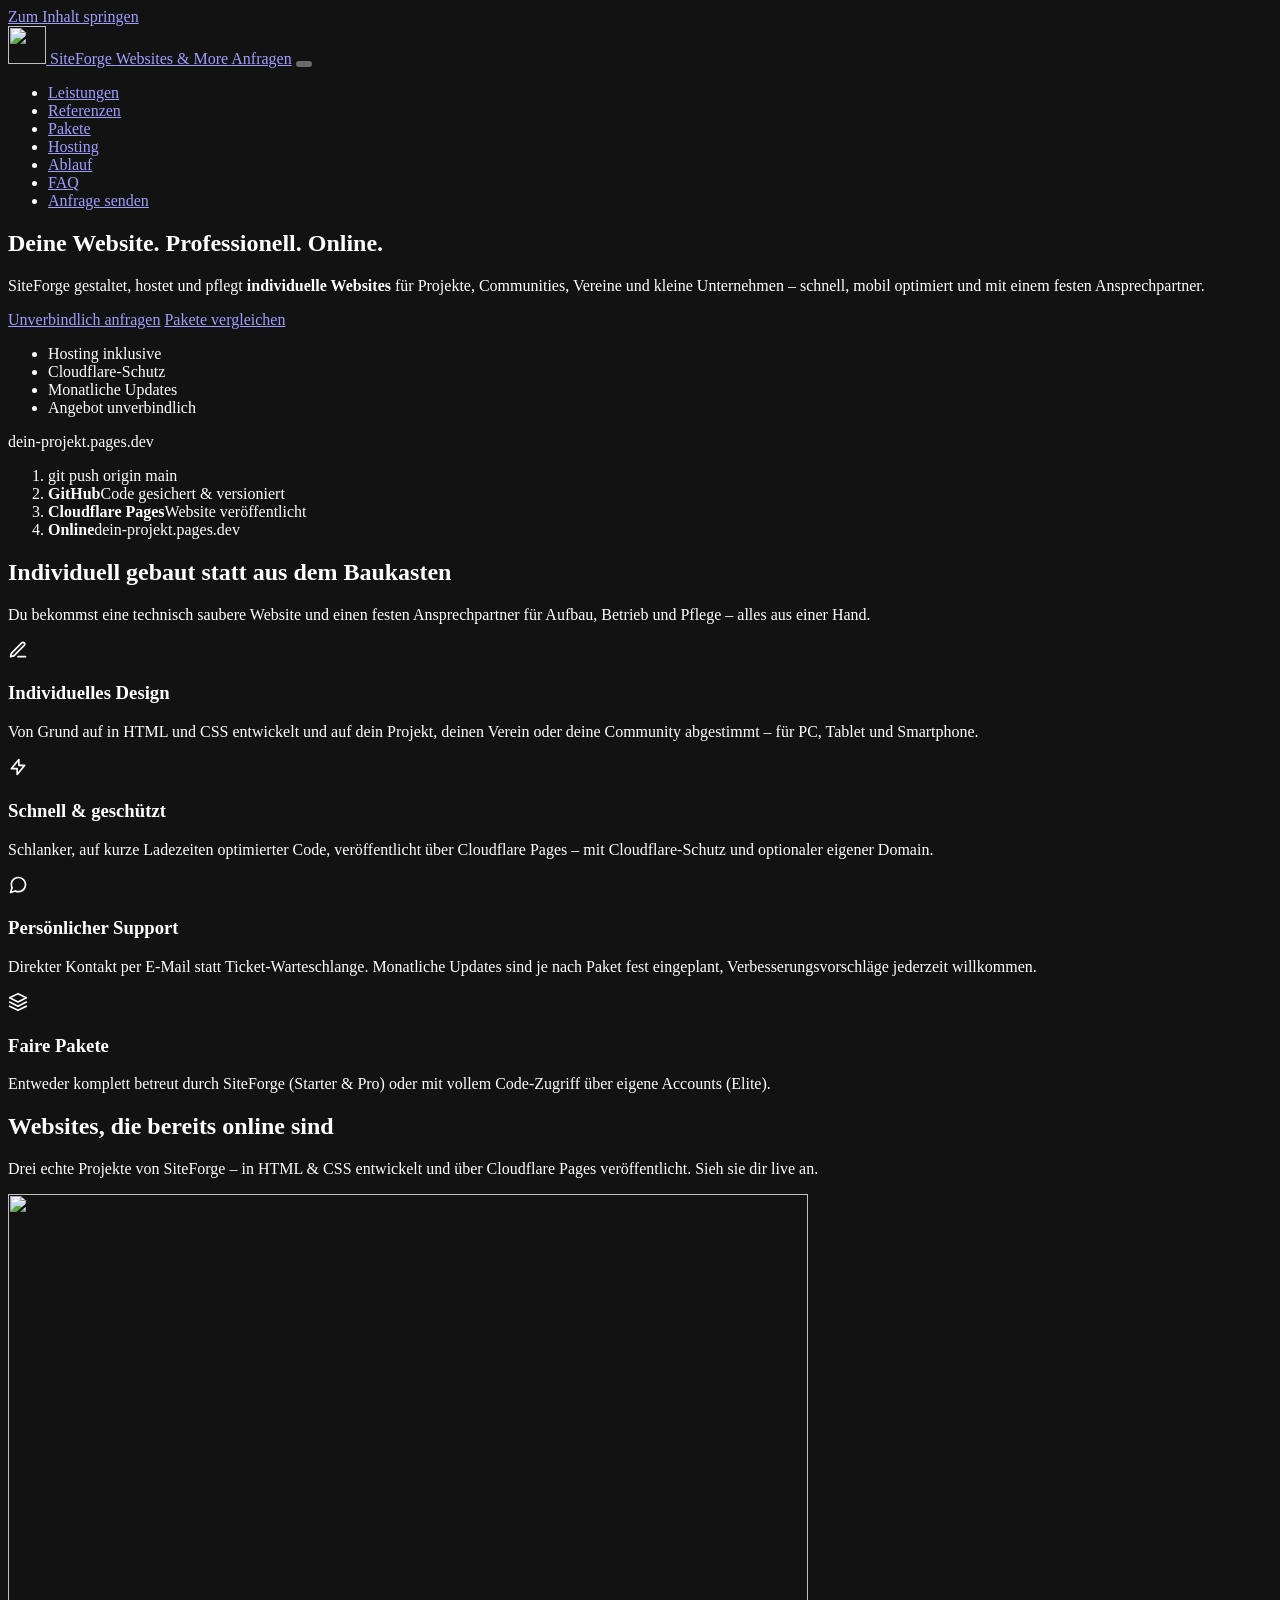
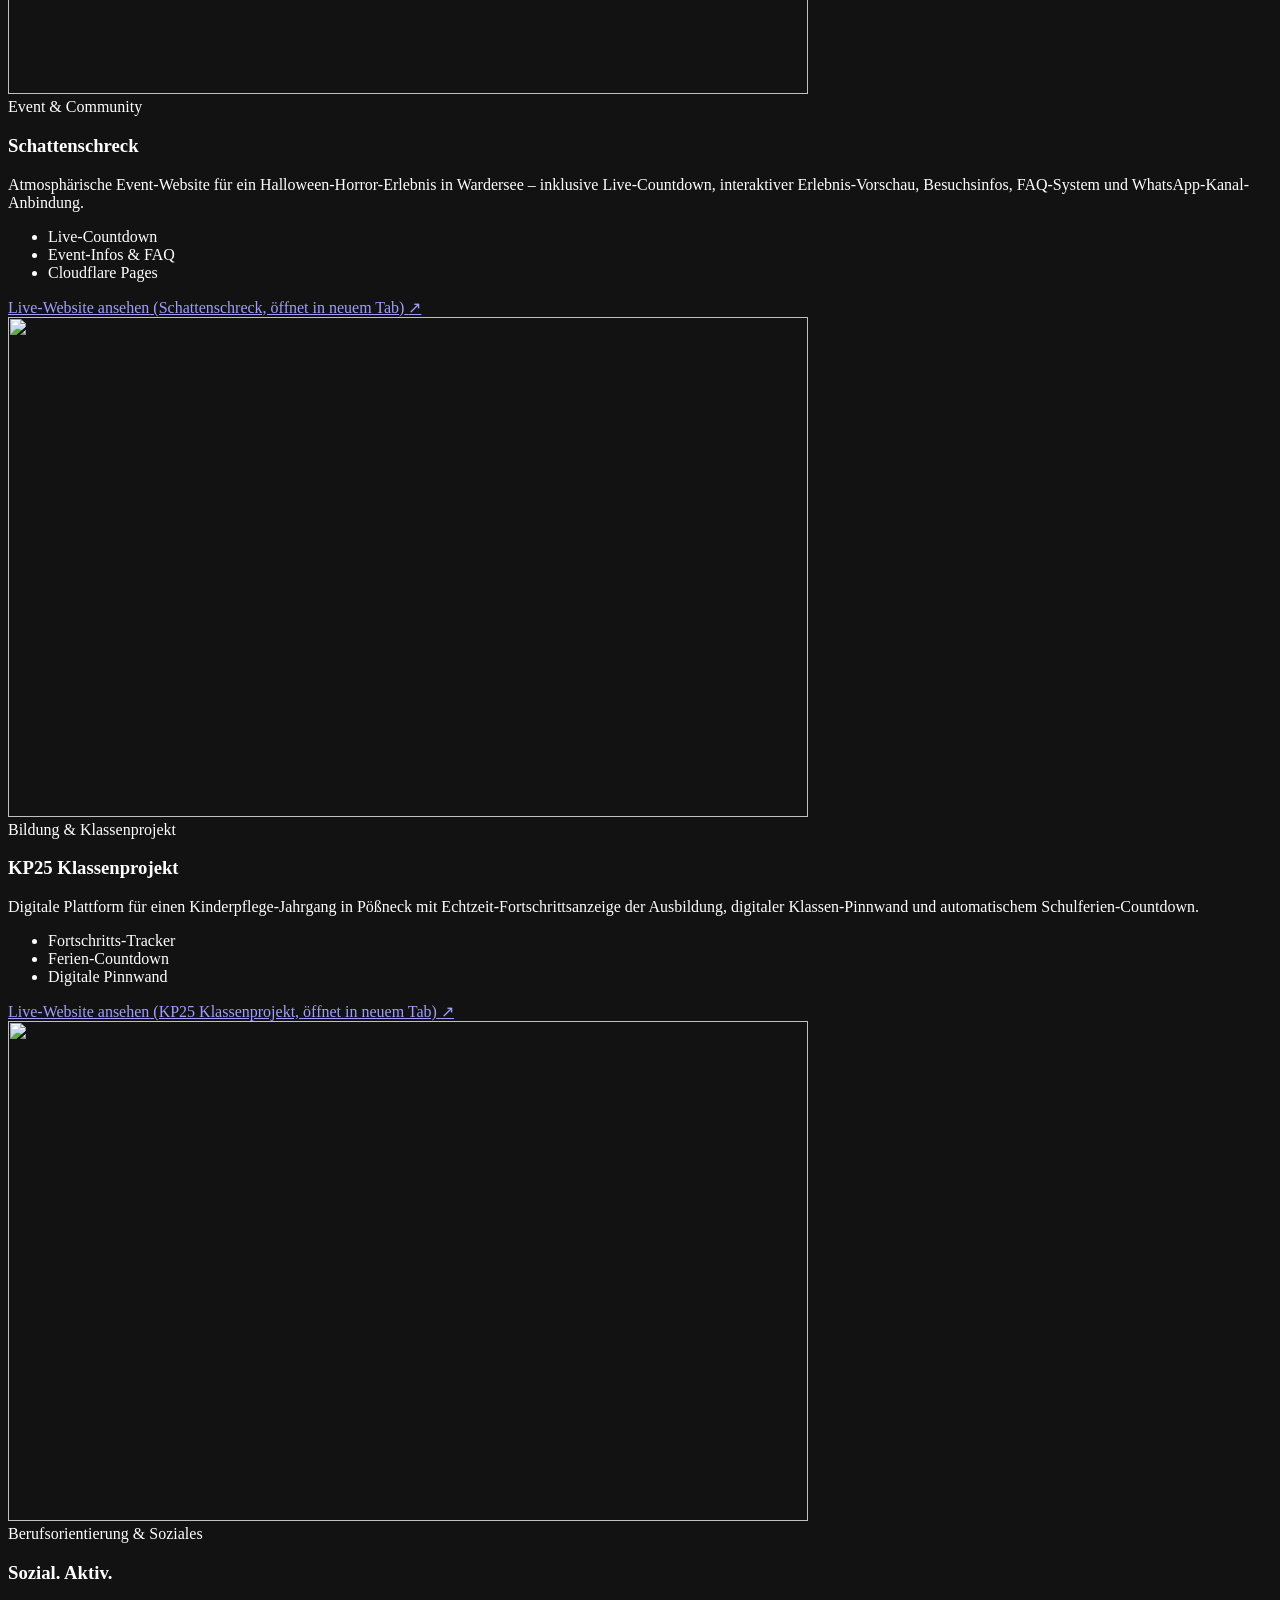
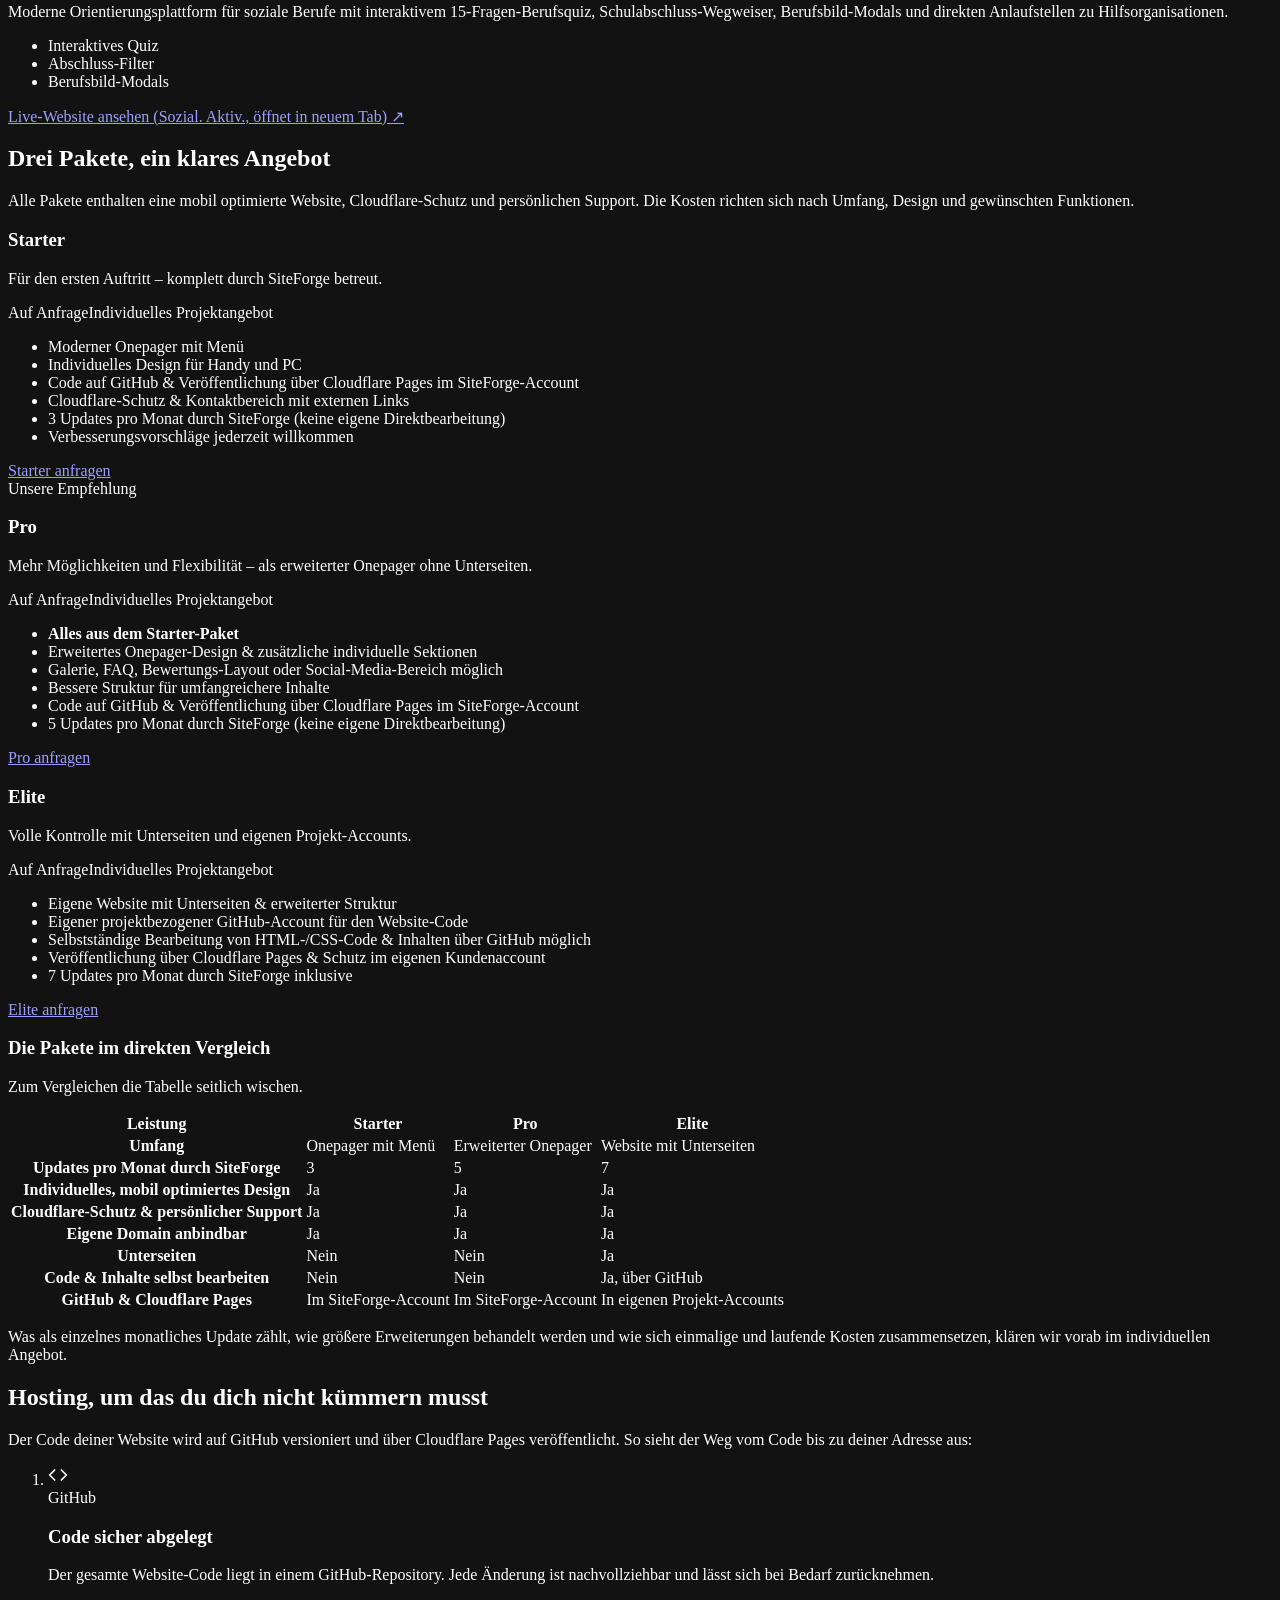
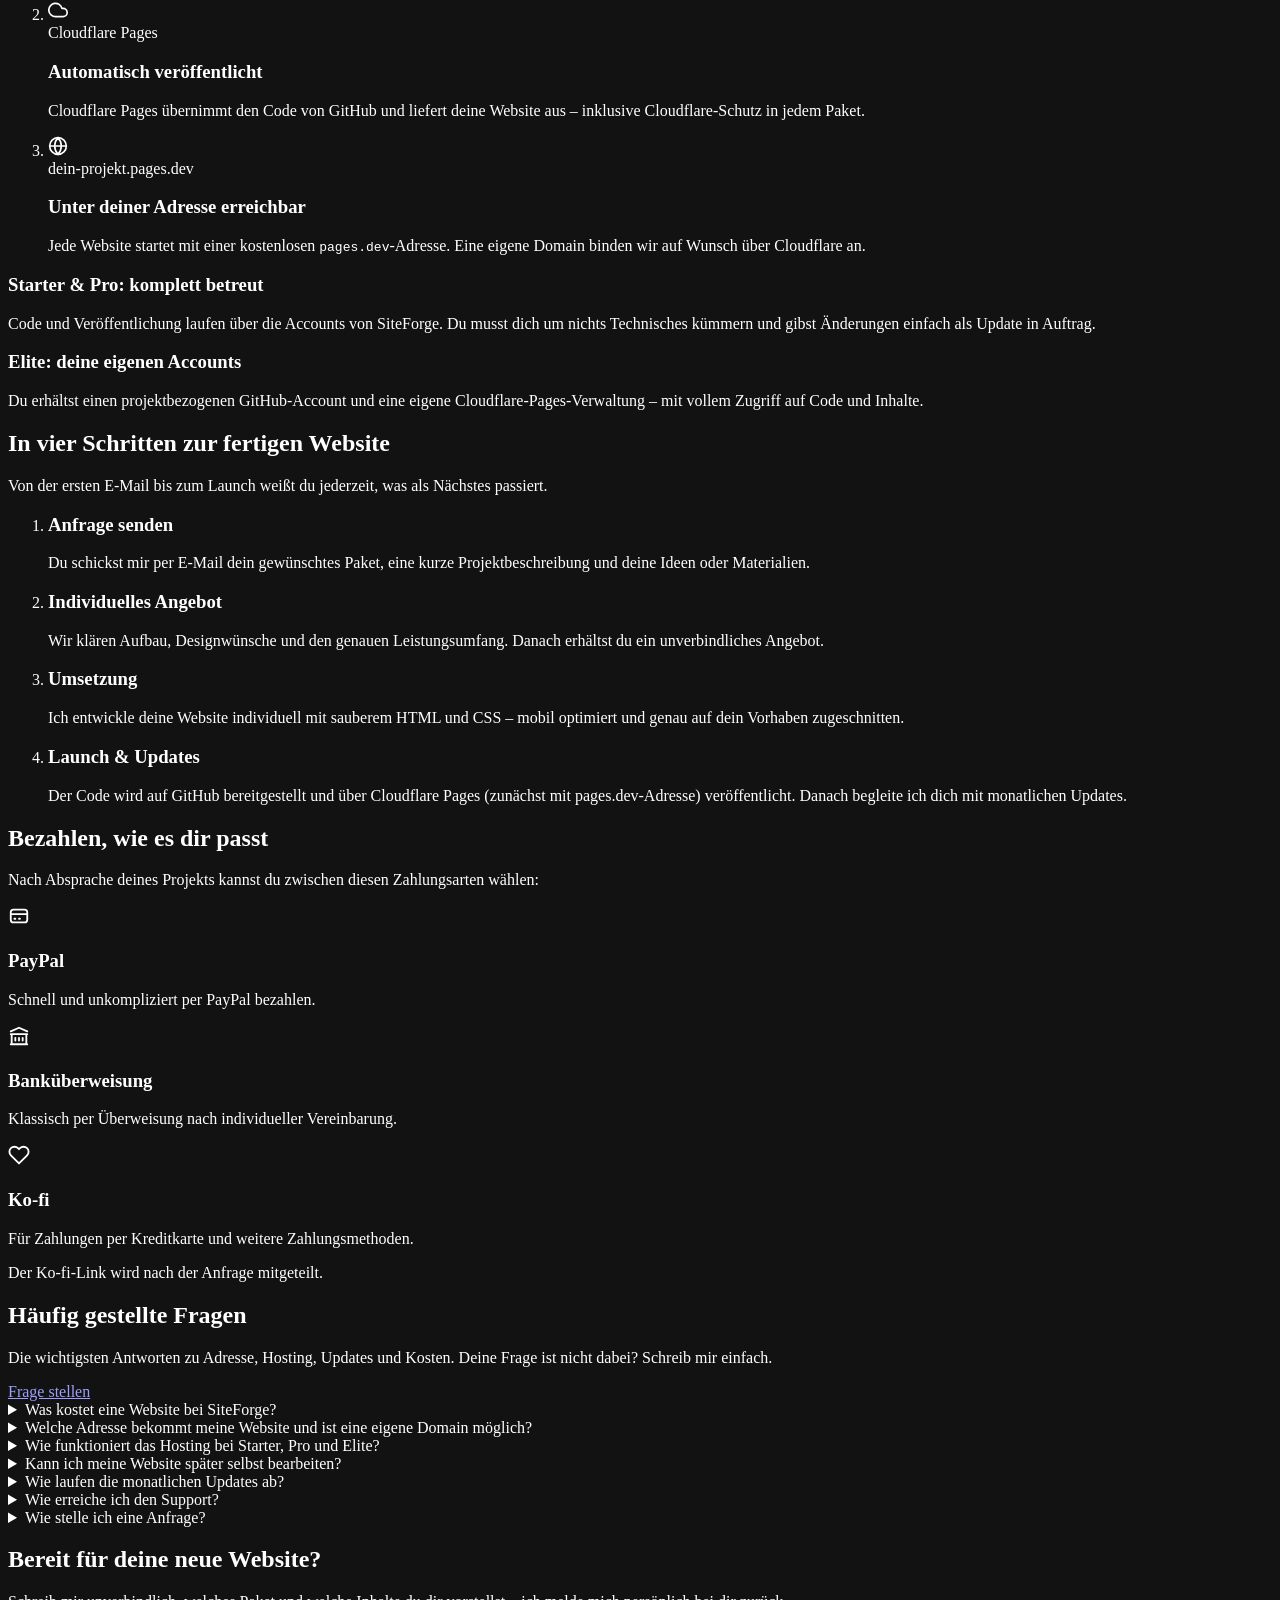
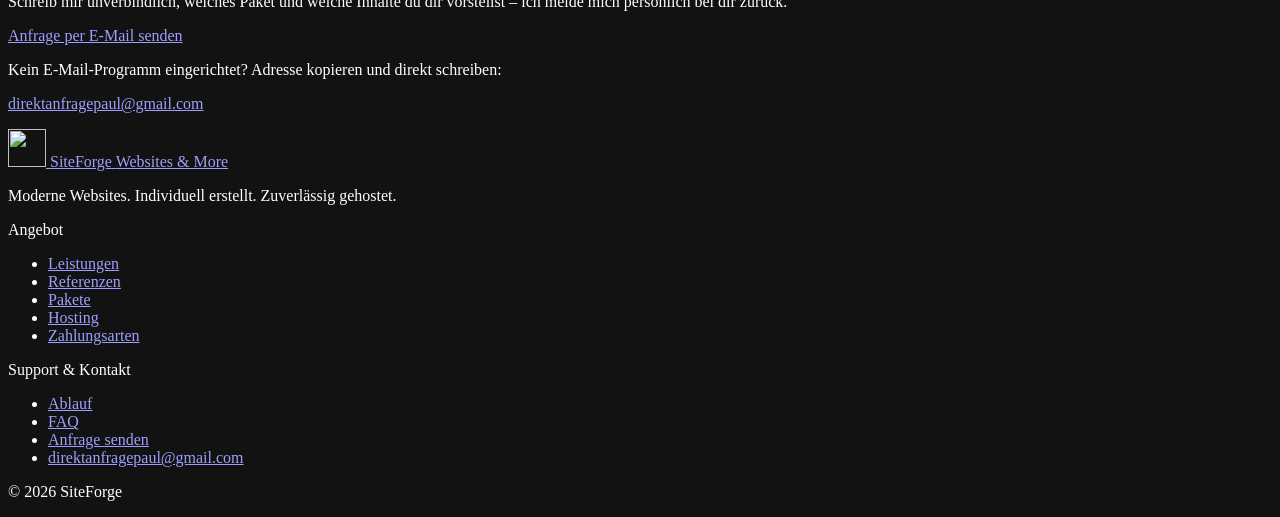
==== commit 5b83dd30: "Mobile Navigation und Tablet-Ansicht verbessert - Anfrage-Button direkt im mobilen Header neben dem " ====
--- a/public/index.html
+++ b/public/index.html
@@ -30,9 +30,9 @@
 <link rel="icon" href="/assets/img/logo-mark.svg" type="image/svg+xml">
 <link rel="apple-touch-icon" href="/assets/img/apple-touch-icon.png">
 <link rel="preload" href="/assets/fonts/bricolage-grotesque-latin.woff2" as="font" type="font/woff2" crossorigin>
-<link rel="stylesheet" href="/assets/css/style.css?v=3">
+<link rel="stylesheet" href="/assets/css/style.css?v=4">
 <script>document.documentElement.classList.add('js')</script>
-<script src="/assets/js/main.js?v=3" defer></script>
+<script src="/assets/js/main.js?v=4" defer></script>
 
 <script type="application/ld+json">
 {
@@ -63,6 +63,7 @@
           <span class="logo-tagline">Websites &amp; More</span>
         </span>
       </a>
+      <a href="#kontakt" class="btn btn-primary btn-sm nav-cta-mobile">Anfragen</a>
       <button class="burger" id="burgerBtn" type="button" aria-label="Menü öffnen" aria-expanded="false" aria-controls="navLinks">
         <span class="burger-box" aria-hidden="true"><span></span><span></span><span></span></span>
       </button>
